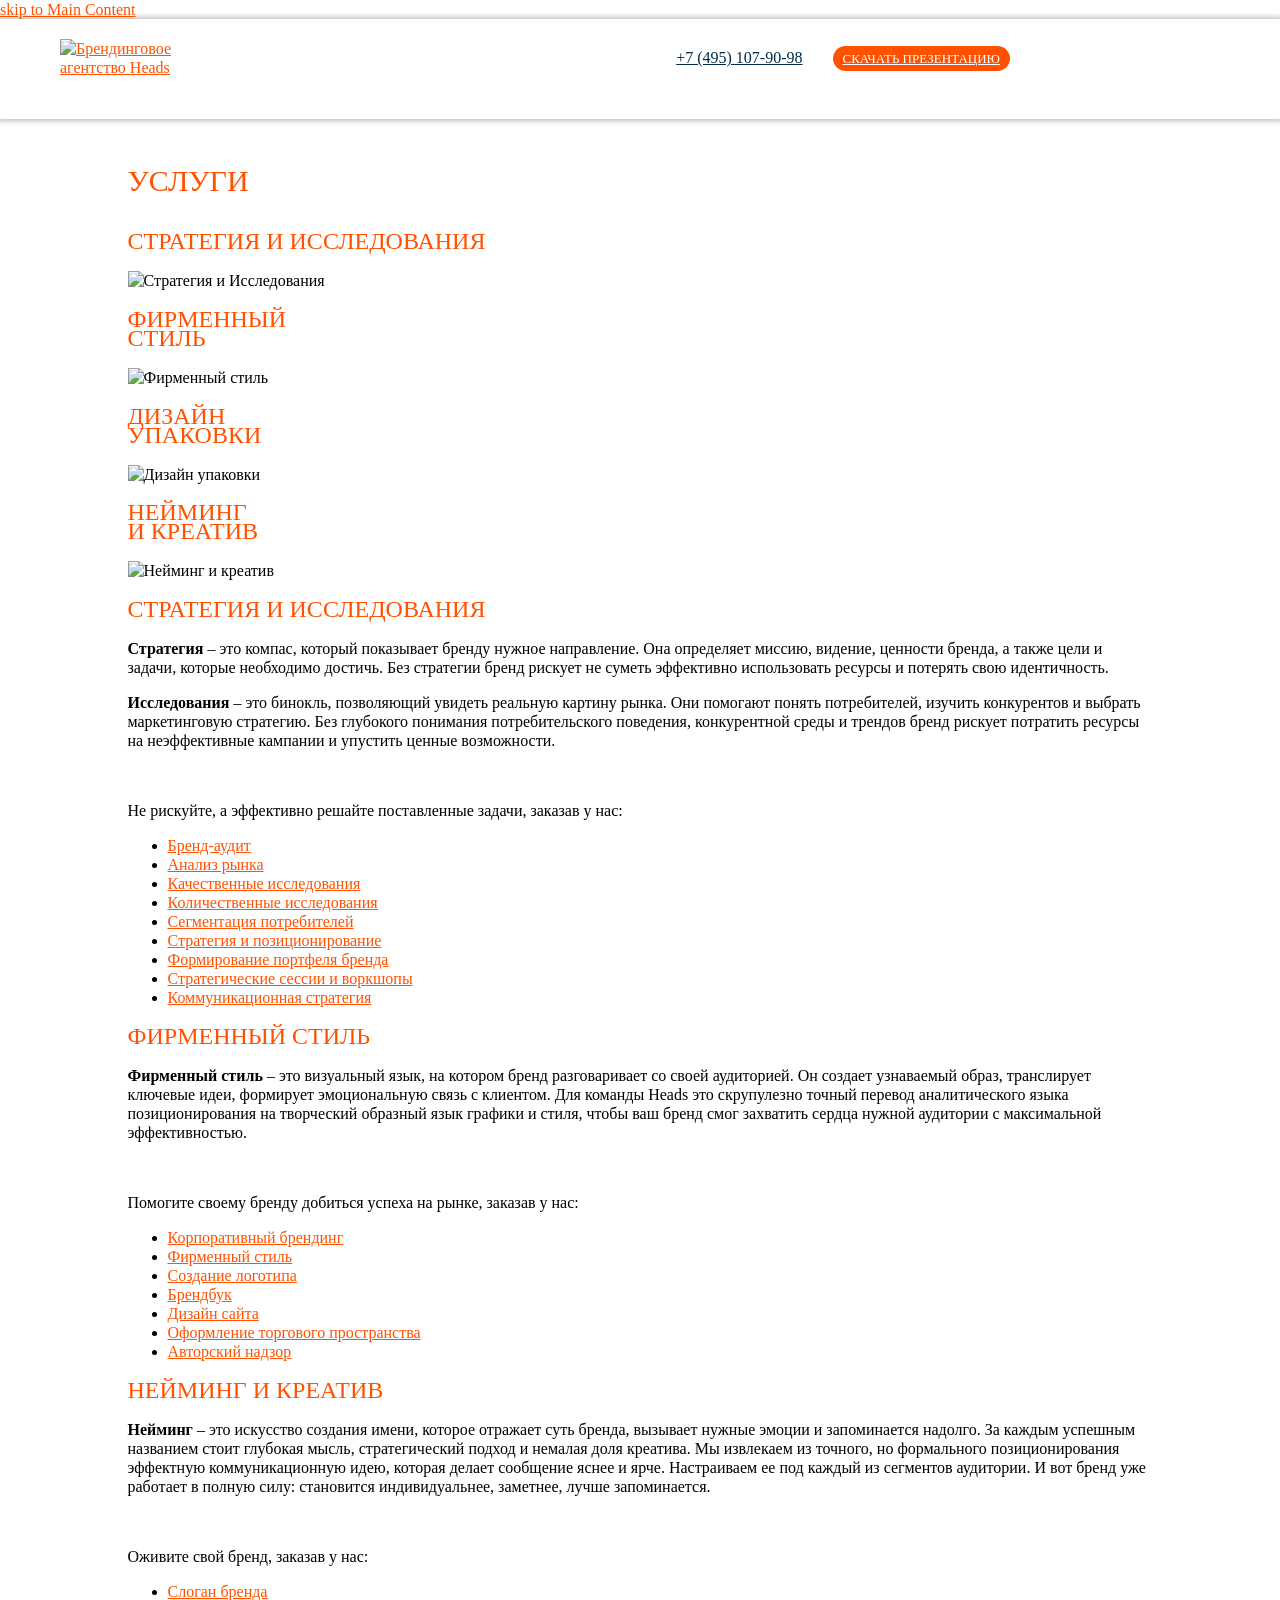
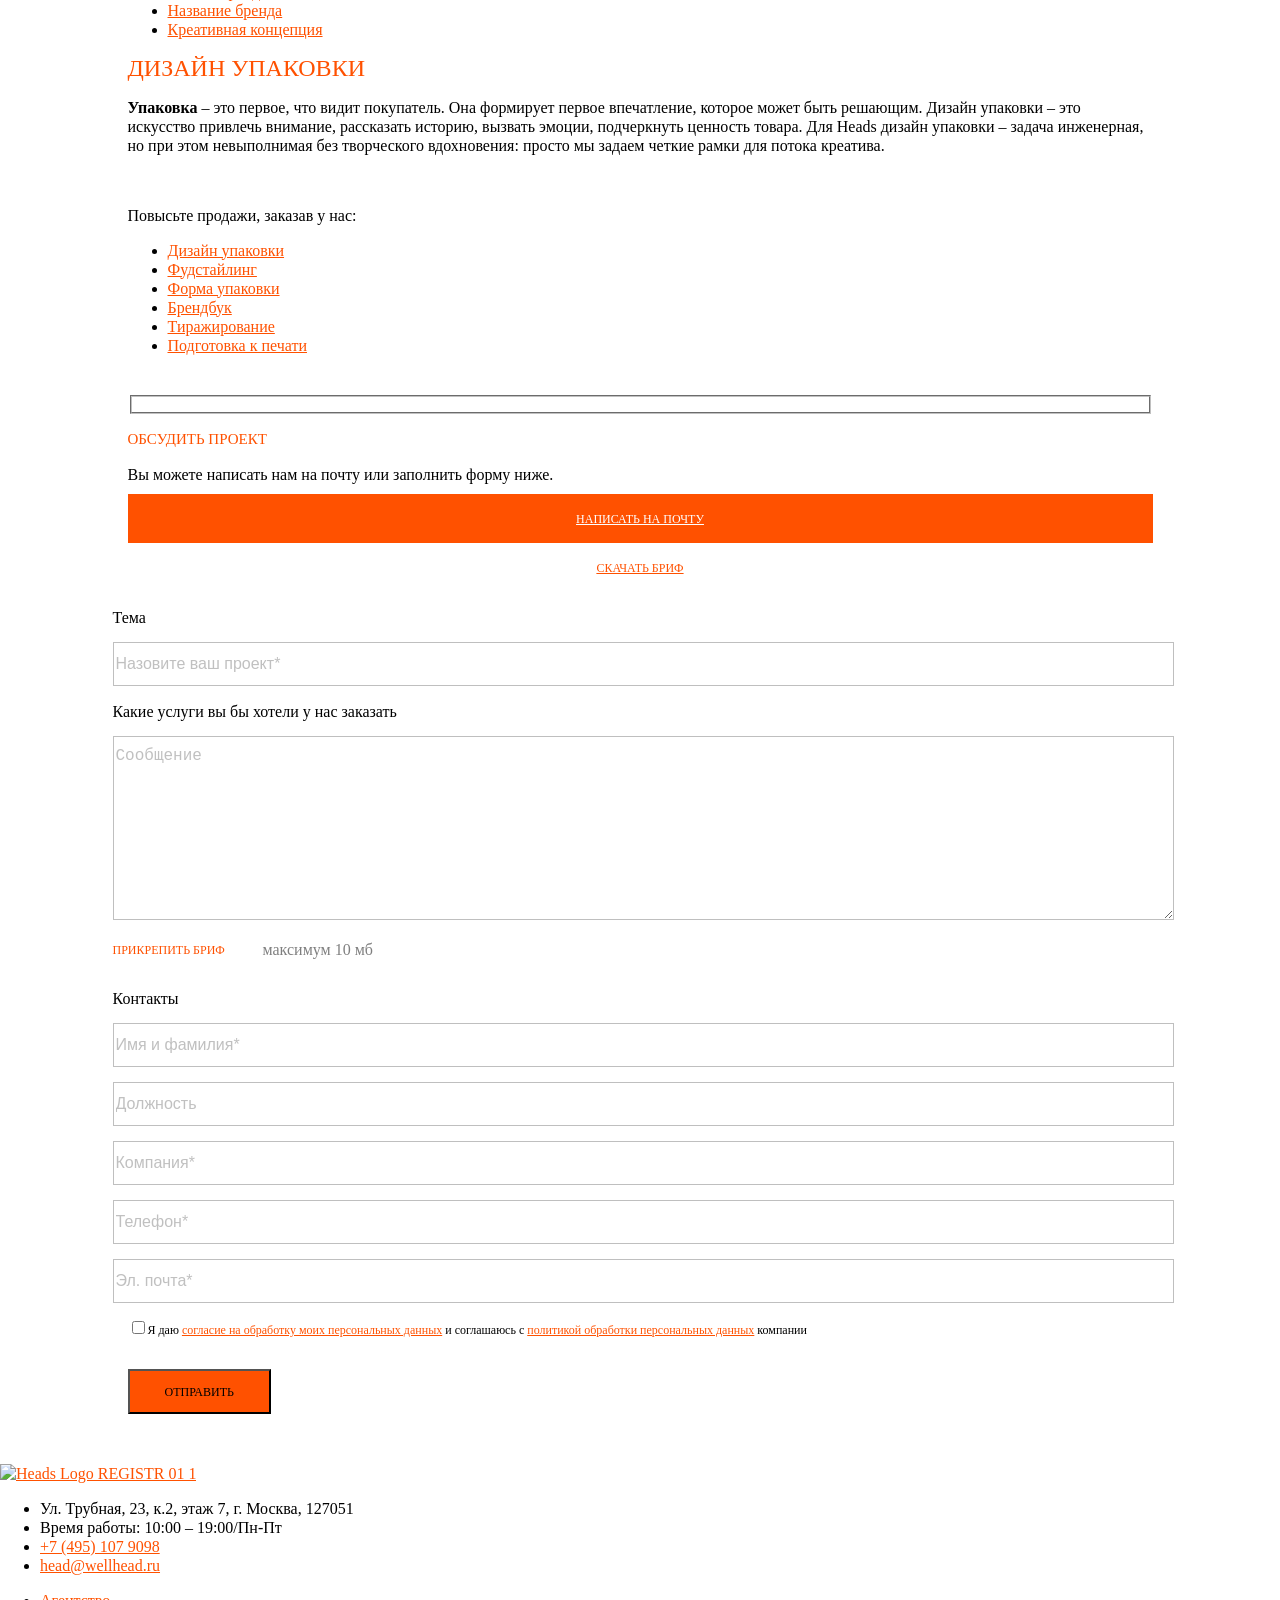
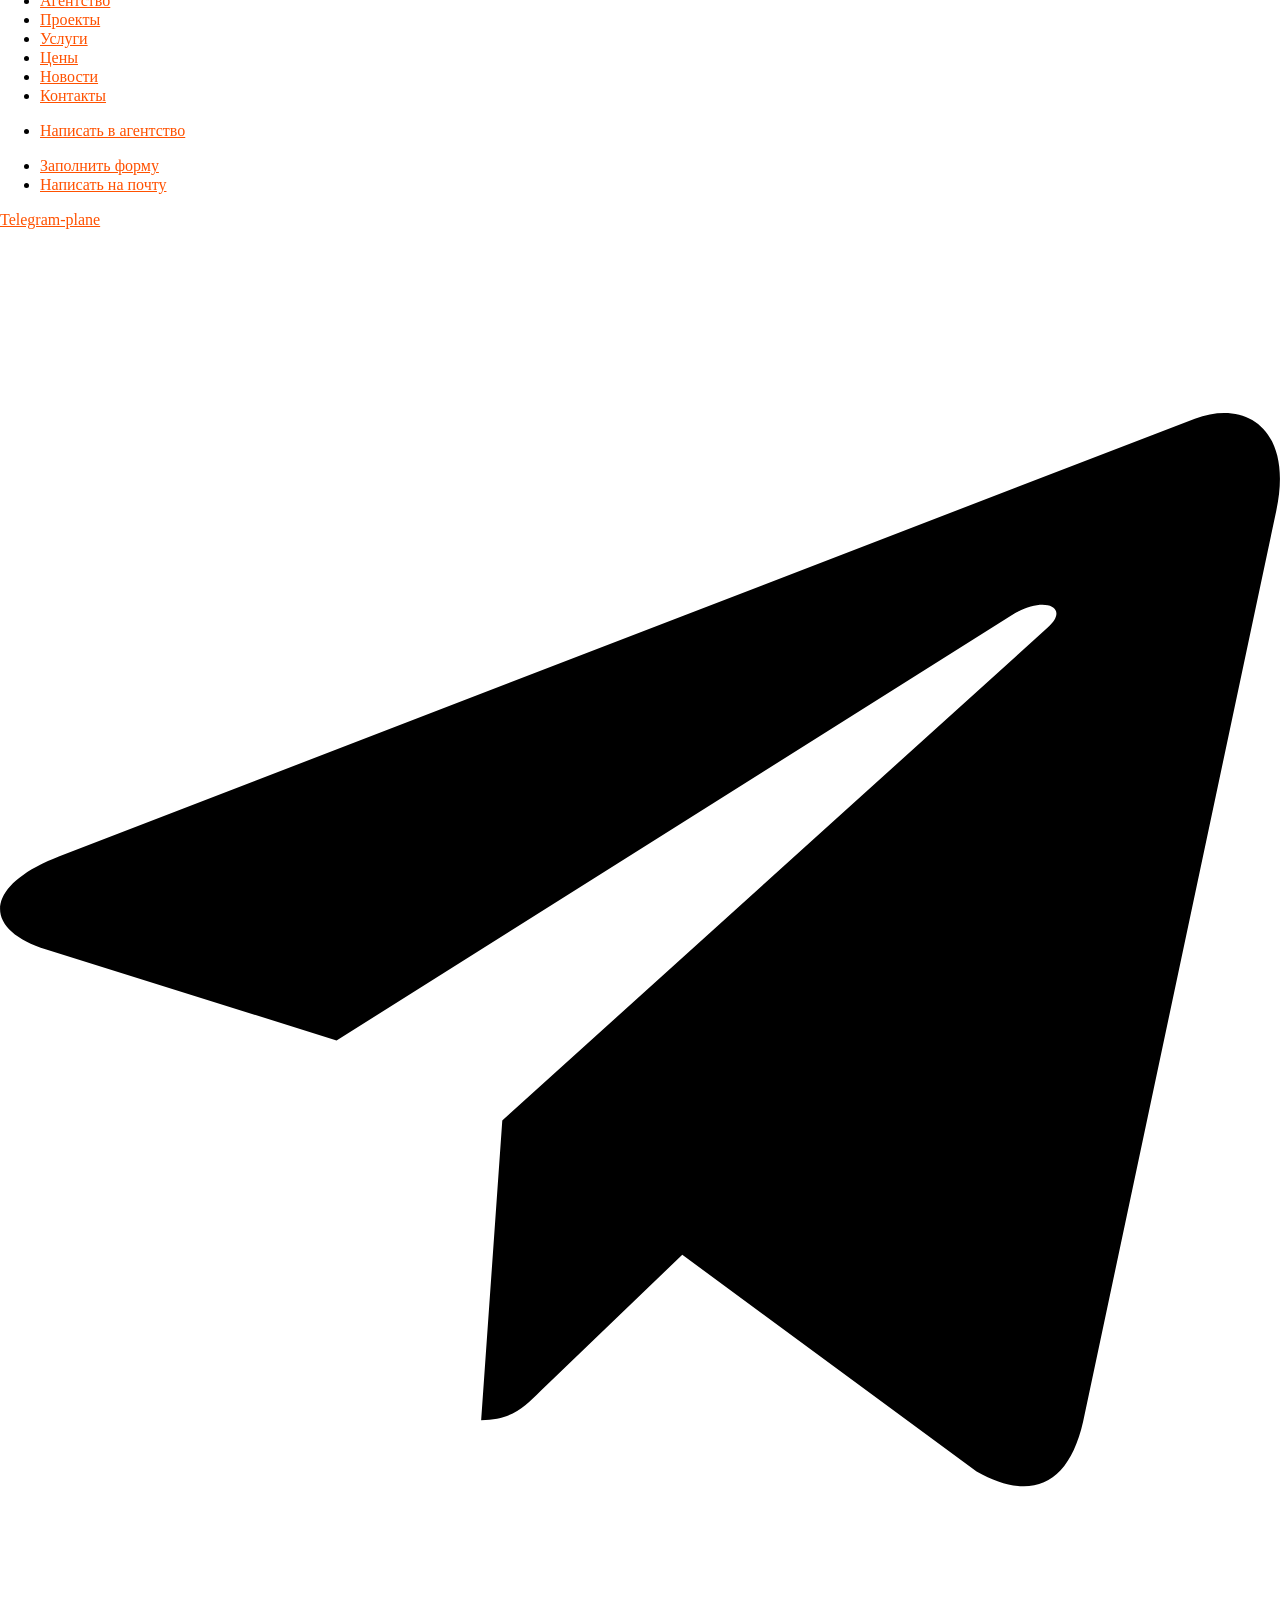
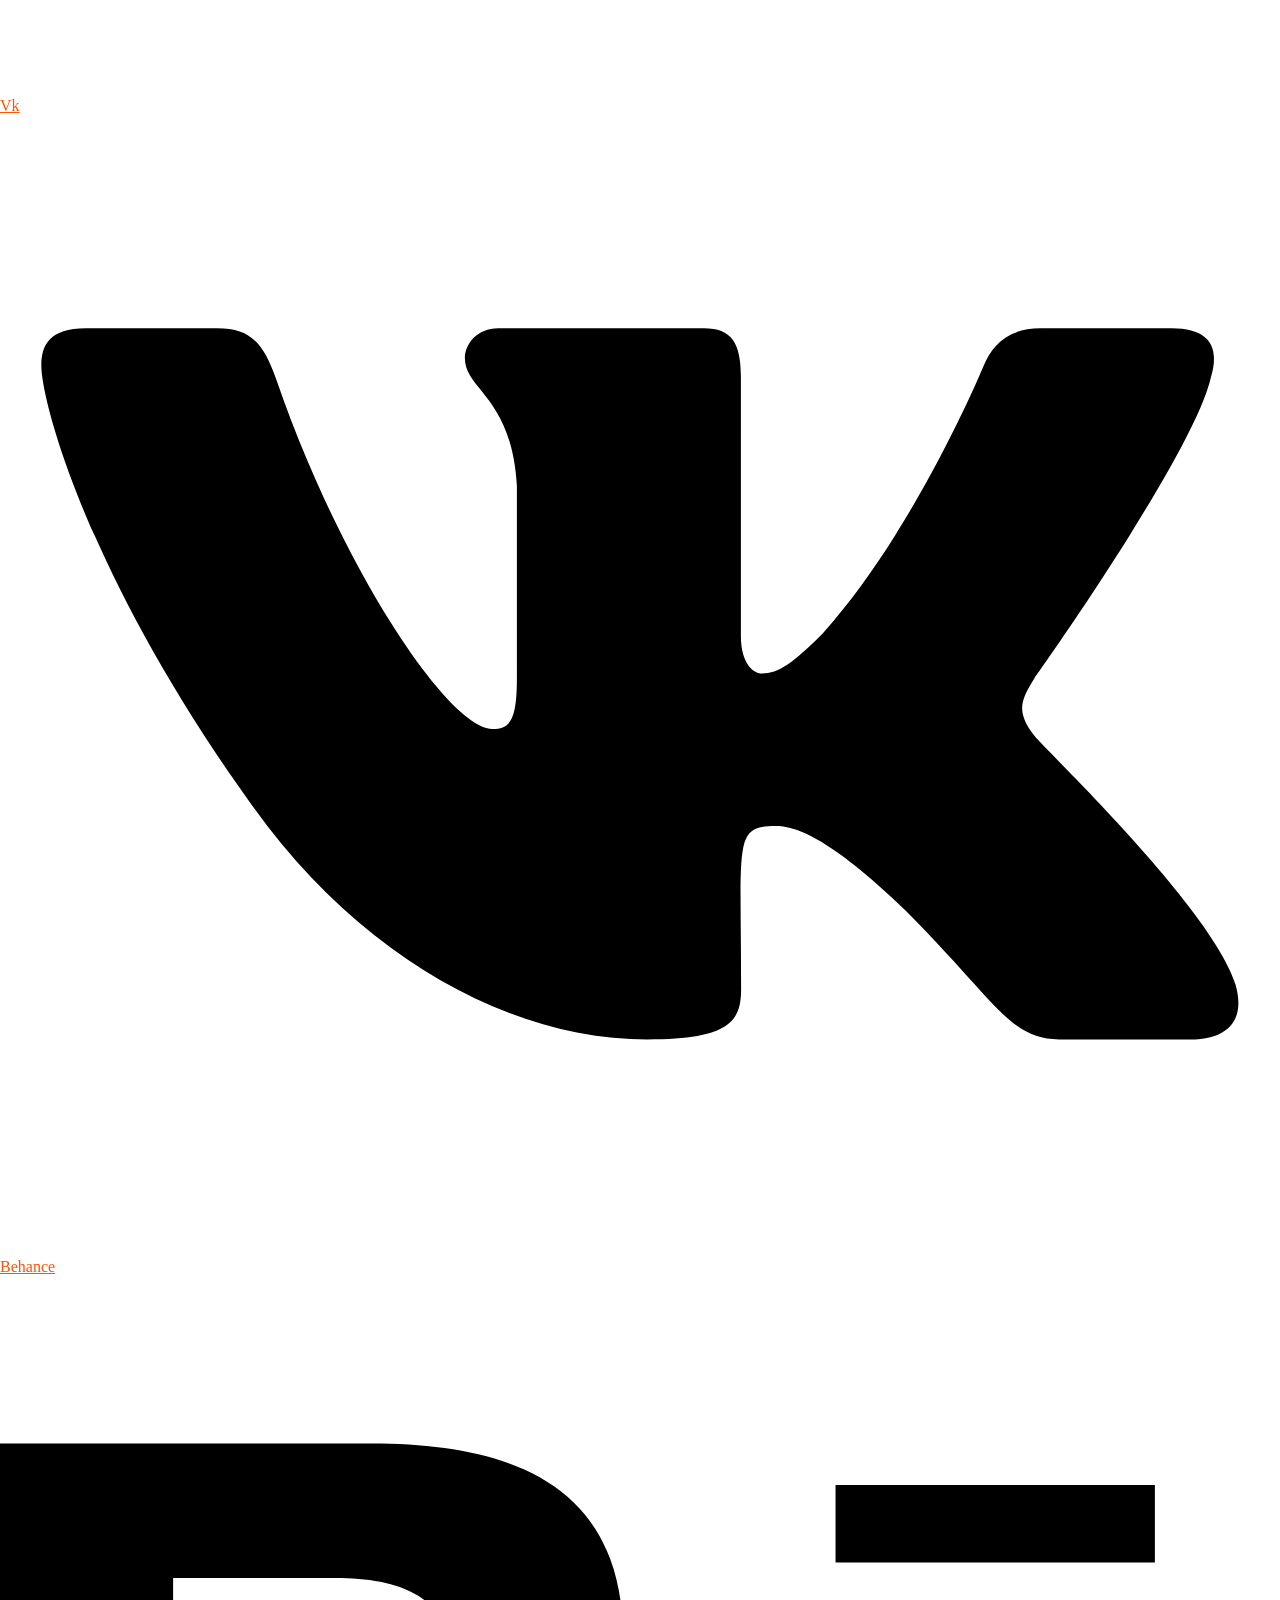
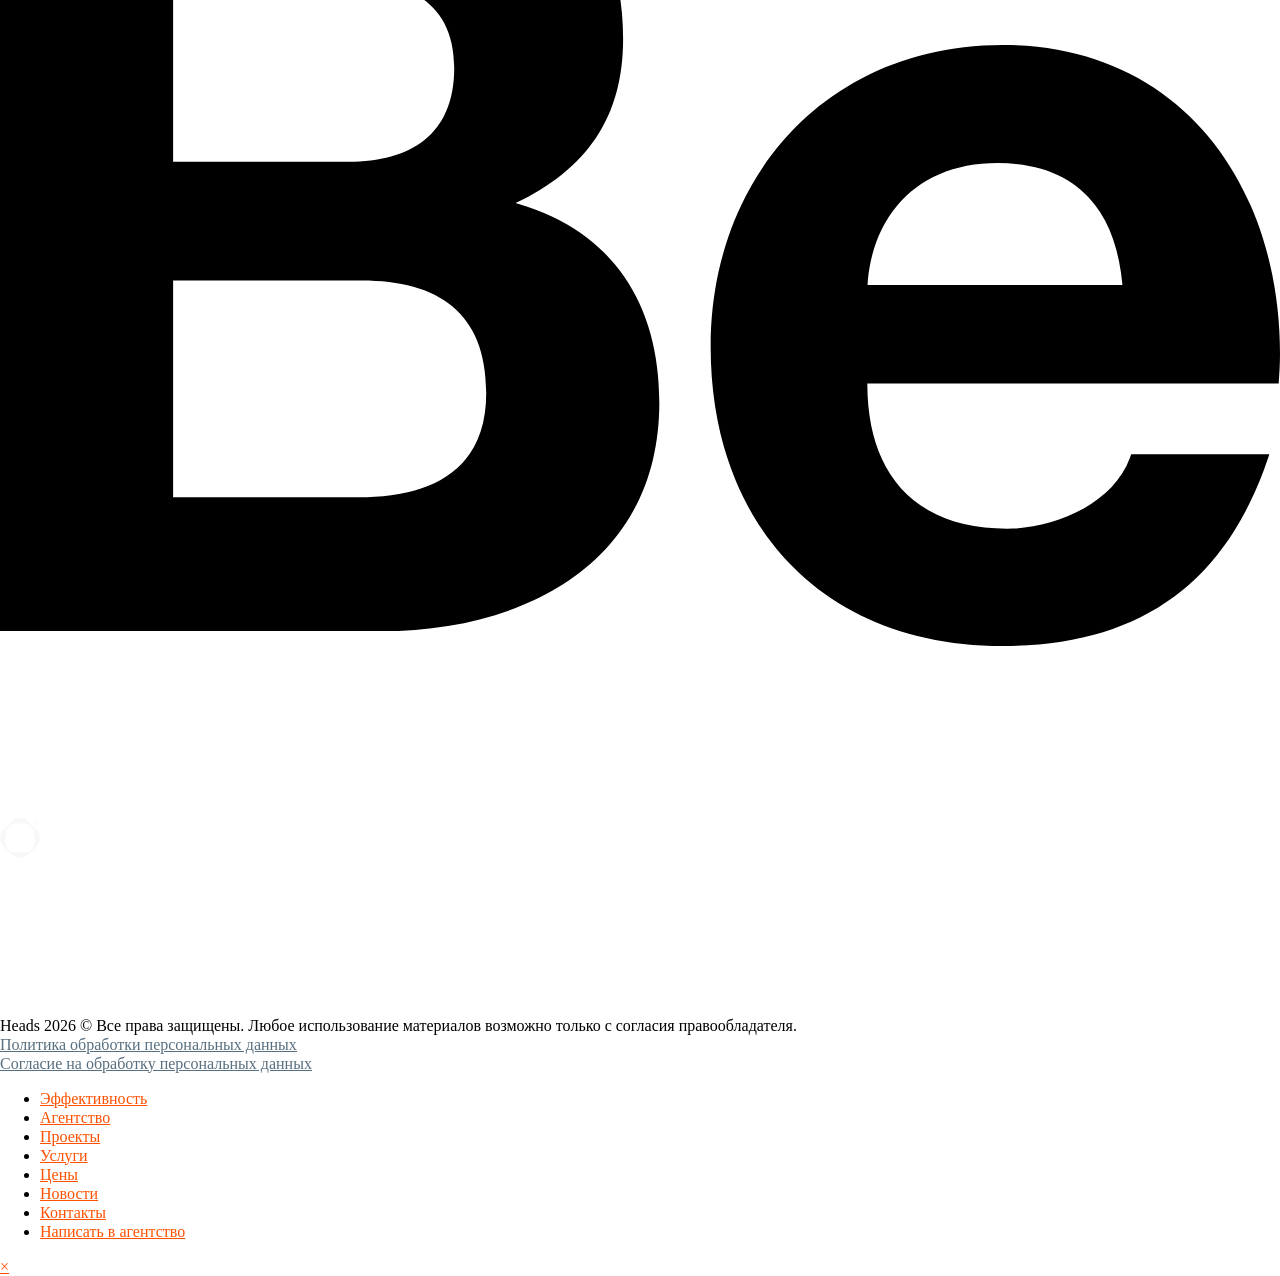
==== index.html @ 895a7cbc "Сохранить разметку восстановленной страницы услуг Heads" ====
<!doctype html>
<html lang="ru-RU" itemscope itemtype="http://schema.org/WebPage">
<head>
<meta charset="UTF-8">
<meta http-equiv="Content-Security-Policy" content="default-src 'self'; img-src 'self' data:; font-src 'self' data:; style-src 'self' 'unsafe-inline'; script-src 'self' 'unsafe-inline'; connect-src 'none'; form-action 'none'; base-uri 'none'; object-src 'none'; frame-src https://marketing-tech.ru"><meta name="robots" content="noindex, nofollow, noarchive">
<meta name="viewport" content="width=device-width, initial-scale=1">
<meta http-equiv="X-UA-Compatible" content="IE=edge">
<!-- This site is optimized with the Yoast SEO Premium plugin v26.1 (Yoast SEO v28.4) - https://yoast.com/product/yoast-seo-premium-wordpress/ -->
	<title>Услуги разработки бренда под ключ — брендинговое агентство Heads</title>
	<meta name="description" content="Услуги по разработке брендинга в агентстве Heads. Создаем яркие бренды под ключ: комплексные стратегии, уникальный дизайн, проверенные решения.">
	<link rel="canonical" href="https://wellhead.ru/services/">
	<meta property="og:locale" content="ru_RU">
	<meta property="og:type" content="article">
	<meta property="og:title" content="Услуги">
	<meta property="og:description" content="Услуги по разработке брендинга в агентстве Heads. Создаем яркие бренды под ключ: комплексные стратегии, уникальный дизайн, проверенные решения.">
	<meta property="og:url" content="https://wellhead.ru/services/">
	<meta property="og:site_name" content="Брендинговое агентство Heads">
	<meta property="article:publisher" content="https://www.facebook.com/wellhead.agency/">
	<meta property="article:modified_time" content="2025-10-10T12:23:02+00:00">
	<meta property="og:image" content="https://wellhead.ru/wp-content/uploads/2025/10/HEADS_Wallpapper_01.jpg">
	<meta property="og:image:width" content="1920">
	<meta property="og:image:height" content="1080">
	<meta property="og:image:type" content="image/jpeg">
	<meta name="twitter:card" content="summary_large_image">
	<meta name="twitter:label1" content="Примерное время для чтения">
	<meta name="twitter:data1" content="1 минута">
	<script type="application/ld+json" class="yoast-schema-graph">{"@context":"https:\/\/schema.org","@graph":[{"@type":["WebPage","CollectionPage"],"@id":"https:\/\/wellhead.ru\/services\/","url":"https:\/\/wellhead.ru\/services\/","name":"Услуги разработки бренда под ключ — брендинговое агентство Heads","isPartOf":{"@id":"https:\/\/wellhead.ru\/#website"},"datePublished":"2024-10-28T10:20:31+00:00","dateModified":"2025-10-10T12:23:02+00:00","description":"Услуги по разработке брендинга в агентстве Heads. Создаем яркие бренды под ключ: комплексные стратегии, уникальный дизайн, проверенные решения.","breadcrumb":{"@id":"https:\/\/wellhead.ru\/services\/#breadcrumb"},"inLanguage":"ru-RU","potentialAction":[{"@type":"ReadAction","target":["https:\/\/wellhead.ru\/services\/"]}],"mainEntity":{"@id":"https:\/\/wellhead.ru\/services\/#catalog"}},{"@type":"BreadcrumbList","@id":"https:\/\/wellhead.ru\/services\/#breadcrumb","itemListElement":[{"@type":"ListItem","position":1,"name":"Брендинговое агентство Heads","item":"https:\/\/wellhead.ru\/"},{"@type":"ListItem","position":2,"name":"Услуги"}]},{"@type":"WebSite","@id":"https:\/\/wellhead.ru\/#website","url":"https:\/\/wellhead.ru\/","name":"Брендинговое агентство Heads","description":"Брендинговое агентство Heads: мы создаем успешные бренды! Стратегическое планирование, маркетинговые исследования и позиционирование, разработка дизайна упаковки и этикетки.","publisher":{"@id":"https:\/\/wellhead.ru\/#organization"},"alternateName":["Heads","Wellhead"],"potentialAction":[{"@type":"SearchAction","target":{"@type":"EntryPoint","urlTemplate":"https:\/\/wellhead.ru\/?s={search_term_string}"},"query-input":{"@type":"PropertyValueSpecification","valueRequired":true,"valueName":"search_term_string"}}],"inLanguage":"ru-RU"},{"@type":"Organization","@id":"https:\/\/wellhead.ru\/#organization","name":"Heads","alternateName":["Wellhead","WELLHEAD","Вэллхэд","Брендинговое агентство Heads","Брендинговое агентство Хэдс"],"url":"https:\/\/wellhead.ru\/","logo":{"@type":"ImageObject","inLanguage":"ru-RU","@id":"https:\/\/wellhead.ru\/#\/schema\/logo\/image\/","url":"https:\/\/wellhead.ru\/wp-content\/uploads\/2026\/10\/logo-1.jpg","contentUrl":"https:\/\/wellhead.ru\/wp-content\/uploads\/2026\/10\/logo-1.jpg","width":833,"height":833,"caption":"Брендинговое агентство Heads"},"image":{"@id":"https:\/\/wellhead.ru\/#\/schema\/logo\/image\/"},"sameAs":["https:\/\/www.facebook.com\/wellhead.agency\/","https:\/\/t.me\/heads_branding","https:\/\/vk.com\/headseffectivebranding","https:\/\/www.behance.net\/heads_branding","https:\/\/dprofile.ru\/heads","https:\/\/www.sostav.ru\/heads","https:\/\/marketing-tech.ru\/companies\/wellhead\/","https:\/\/workspace.ru\/contractors\/heads\/","https:\/\/ratingruneta.ru\/agency-wellhead\/","https:\/\/www.retail.ru\/rbc\/company\/wellhead\/","https:\/\/cmsmagazine.ru\/agencies\/wellhead\/","https:\/\/ruward.ru\/catalog\/wellhead-ru\/"],"legalName":"ООО «ВЭЛЛХЭД»","taxID":"7715766526","telephone":"+7-495-107-90-98","email":"head@wellhead.ru","address":{"@type":"PostalAddress","streetAddress":"ул. Трубная, д. 23, к. 2, этаж 7","addressLocality":"Москва","postalCode":"127051","addressCountry":"RU"},"contactPoint":{"@type":"ContactPoint","@id":"https:\/\/wellhead.ru\/#contact","contactType":"Обсуждение проекта","telephone":"+7-495-107-90-98","email":"head@wellhead.ru","url":"https:\/\/wellhead.ru\/contacts\/","hoursAvailable":{"@type":"OpeningHoursSpecification","dayOfWeek":["https:\/\/schema.org\/Monday","https:\/\/schema.org\/Tuesday","https:\/\/schema.org\/Wednesday","https:\/\/schema.org\/Thursday","https:\/\/schema.org\/Friday"],"opens":"10:00","closes":"19:00"}},"hasOfferCatalog":{"@id":"https:\/\/wellhead.ru\/services\/#catalog"}},{"@type":"OfferCatalog","@id":"https:\/\/wellhead.ru\/services\/#catalog","name":"Услуги Heads","itemListElement":[]}]}</script>
	<!-- / Yoast SEO Premium plugin. -->


<style id="wp-img-auto-sizes-contain-inline-css">
img:is([sizes=auto i],[sizes^="auto," i]){contain-intrinsic-size:3000px 1500px}
/*# sourceURL=wp-img-auto-sizes-contain-inline-css */
</style>
<link rel="stylesheet" id="font-awesome-css" href="assets/240ac6d552-font-awesome.min.css" media="all">
<link rel="stylesheet" id="js_composer_front-css" href="assets/c9c87c021b-js_composer.min.css" media="all">
<link rel="stylesheet" id="wp-block-library-css" href="assets/c0c5679948-style.min.css" media="all">
<style id="classic-theme-styles-inline-css">
/*! This file is auto-generated */
.wp-block-button__link{color:#fff;background-color:#32373c;border-radius:9999px;box-shadow:none;text-decoration:none;padding:calc(.667em + 2px) calc(1.333em + 2px);font-size:1.125em}.wp-block-file__button{background:#32373c;color:#fff;text-decoration:none}
/*# sourceURL=/wp-includes/css/classic-themes.min.css */
</style>
<style id="global-styles-inline-css">
:root{--wp--preset--aspect-ratio--square: 1;--wp--preset--aspect-ratio--4-3: 4/3;--wp--preset--aspect-ratio--3-4: 3/4;--wp--preset--aspect-ratio--3-2: 3/2;--wp--preset--aspect-ratio--2-3: 2/3;--wp--preset--aspect-ratio--16-9: 16/9;--wp--preset--aspect-ratio--9-16: 9/16;--wp--preset--color--black: #000000;--wp--preset--color--cyan-bluish-gray: #abb8c3;--wp--preset--color--white: #ffffff;--wp--preset--color--pale-pink: #f78da7;--wp--preset--color--vivid-red: #cf2e2e;--wp--preset--color--luminous-vivid-orange: #ff6900;--wp--preset--color--luminous-vivid-amber: #fcb900;--wp--preset--color--light-green-cyan: #7bdcb5;--wp--preset--color--vivid-green-cyan: #00d084;--wp--preset--color--pale-cyan-blue: #8ed1fc;--wp--preset--color--vivid-cyan-blue: #0693e3;--wp--preset--color--vivid-purple: #9b51e0;--wp--preset--gradient--vivid-cyan-blue-to-vivid-purple: linear-gradient(135deg,rgb(6,147,227) 0%,rgb(155,81,224) 100%);--wp--preset--gradient--light-green-cyan-to-vivid-green-cyan: linear-gradient(135deg,rgb(122,220,180) 0%,rgb(0,208,130) 100%);--wp--preset--gradient--luminous-vivid-amber-to-luminous-vivid-orange: linear-gradient(135deg,rgb(252,185,0) 0%,rgb(255,105,0) 100%);--wp--preset--gradient--luminous-vivid-orange-to-vivid-red: linear-gradient(135deg,rgb(255,105,0) 0%,rgb(207,46,46) 100%);--wp--preset--gradient--very-light-gray-to-cyan-bluish-gray: linear-gradient(135deg,rgb(238,238,238) 0%,rgb(169,184,195) 100%);--wp--preset--gradient--cool-to-warm-spectrum: linear-gradient(135deg,rgb(74,234,220) 0%,rgb(151,120,209) 20%,rgb(207,42,186) 40%,rgb(238,44,130) 60%,rgb(251,105,98) 80%,rgb(254,248,76) 100%);--wp--preset--gradient--blush-light-purple: linear-gradient(135deg,rgb(255,206,236) 0%,rgb(152,150,240) 100%);--wp--preset--gradient--blush-bordeaux: linear-gradient(135deg,rgb(254,205,165) 0%,rgb(254,45,45) 50%,rgb(107,0,62) 100%);--wp--preset--gradient--luminous-dusk: linear-gradient(135deg,rgb(255,203,112) 0%,rgb(199,81,192) 50%,rgb(65,88,208) 100%);--wp--preset--gradient--pale-ocean: linear-gradient(135deg,rgb(255,245,203) 0%,rgb(182,227,212) 50%,rgb(51,167,181) 100%);--wp--preset--gradient--electric-grass: linear-gradient(135deg,rgb(202,248,128) 0%,rgb(113,206,126) 100%);--wp--preset--gradient--midnight: linear-gradient(135deg,rgb(2,3,129) 0%,rgb(40,116,252) 100%);--wp--preset--font-size--small: 13px;--wp--preset--font-size--medium: 20px;--wp--preset--font-size--large: 36px;--wp--preset--font-size--x-large: 42px;--wp--preset--spacing--20: 0.44rem;--wp--preset--spacing--30: 0.67rem;--wp--preset--spacing--40: 1rem;--wp--preset--spacing--50: 1.5rem;--wp--preset--spacing--60: 2.25rem;--wp--preset--spacing--70: 3.38rem;--wp--preset--spacing--80: 5.06rem;--wp--preset--shadow--natural: 6px 6px 9px rgba(0, 0, 0, 0.2);--wp--preset--shadow--deep: 12px 12px 50px rgba(0, 0, 0, 0.4);--wp--preset--shadow--sharp: 6px 6px 0px rgba(0, 0, 0, 0.2);--wp--preset--shadow--outlined: 6px 6px 0px -3px rgb(255, 255, 255), 6px 6px rgb(0, 0, 0);--wp--preset--shadow--crisp: 6px 6px 0px rgb(0, 0, 0);}.wp-block-button{--wp--preset--dimension--25: 25%;--wp--preset--dimension--50: 50%;--wp--preset--dimension--75: 75%;--wp--preset--dimension--100: 100%;}:where(body) { margin: 0; }:where(.is-layout-flex){gap: 0.5em;}:where(.is-layout-grid){gap: 0.5em;}body .is-layout-flex{display: flex;}.is-layout-flex{flex-wrap: wrap;align-items: center;}.is-layout-flex > :is(*, div){margin: 0;}body .is-layout-grid{display: grid;}.is-layout-grid > :is(*, div){margin: 0;}body{padding-top: 0px;padding-right: 0px;padding-bottom: 0px;padding-left: 0px;}:root :where(.wp-element-button, .wp-block-button__link){background-color: #32373c;border-width: 0;color: #fff;font-family: inherit;font-size: inherit;font-style: inherit;font-weight: inherit;letter-spacing: inherit;line-height: inherit;padding-top: calc(0.667em + 2px);padding-right: calc(1.333em + 2px);padding-bottom: calc(0.667em + 2px);padding-left: calc(1.333em + 2px);text-decoration: none;text-transform: inherit;}.has-black-color{color: var(--wp--preset--color--black) !important;}.has-cyan-bluish-gray-color{color: var(--wp--preset--color--cyan-bluish-gray) !important;}.has-white-color{color: var(--wp--preset--color--white) !important;}.has-pale-pink-color{color: var(--wp--preset--color--pale-pink) !important;}.has-vivid-red-color{color: var(--wp--preset--color--vivid-red) !important;}.has-luminous-vivid-orange-color{color: var(--wp--preset--color--luminous-vivid-orange) !important;}.has-luminous-vivid-amber-color{color: var(--wp--preset--color--luminous-vivid-amber) !important;}.has-light-green-cyan-color{color: var(--wp--preset--color--light-green-cyan) !important;}.has-vivid-green-cyan-color{color: var(--wp--preset--color--vivid-green-cyan) !important;}.has-pale-cyan-blue-color{color: var(--wp--preset--color--pale-cyan-blue) !important;}.has-vivid-cyan-blue-color{color: var(--wp--preset--color--vivid-cyan-blue) !important;}.has-vivid-purple-color{color: var(--wp--preset--color--vivid-purple) !important;}.has-black-background-color{background-color: var(--wp--preset--color--black) !important;}.has-cyan-bluish-gray-background-color{background-color: var(--wp--preset--color--cyan-bluish-gray) !important;}.has-white-background-color{background-color: var(--wp--preset--color--white) !important;}.has-pale-pink-background-color{background-color: var(--wp--preset--color--pale-pink) !important;}.has-vivid-red-background-color{background-color: var(--wp--preset--color--vivid-red) !important;}.has-luminous-vivid-orange-background-color{background-color: var(--wp--preset--color--luminous-vivid-orange) !important;}.has-luminous-vivid-amber-background-color{background-color: var(--wp--preset--color--luminous-vivid-amber) !important;}.has-light-green-cyan-background-color{background-color: var(--wp--preset--color--light-green-cyan) !important;}.has-vivid-green-cyan-background-color{background-color: var(--wp--preset--color--vivid-green-cyan) !important;}.has-pale-cyan-blue-background-color{background-color: var(--wp--preset--color--pale-cyan-blue) !important;}.has-vivid-cyan-blue-background-color{background-color: var(--wp--preset--color--vivid-cyan-blue) !important;}.has-vivid-purple-background-color{background-color: var(--wp--preset--color--vivid-purple) !important;}.has-black-border-color{border-color: var(--wp--preset--color--black) !important;}.has-cyan-bluish-gray-border-color{border-color: var(--wp--preset--color--cyan-bluish-gray) !important;}.has-white-border-color{border-color: var(--wp--preset--color--white) !important;}.has-pale-pink-border-color{border-color: var(--wp--preset--color--pale-pink) !important;}.has-vivid-red-border-color{border-color: var(--wp--preset--color--vivid-red) !important;}.has-luminous-vivid-orange-border-color{border-color: var(--wp--preset--color--luminous-vivid-orange) !important;}.has-luminous-vivid-amber-border-color{border-color: var(--wp--preset--color--luminous-vivid-amber) !important;}.has-light-green-cyan-border-color{border-color: var(--wp--preset--color--light-green-cyan) !important;}.has-vivid-green-cyan-border-color{border-color: var(--wp--preset--color--vivid-green-cyan) !important;}.has-pale-cyan-blue-border-color{border-color: var(--wp--preset--color--pale-cyan-blue) !important;}.has-vivid-cyan-blue-border-color{border-color: var(--wp--preset--color--vivid-cyan-blue) !important;}.has-vivid-purple-border-color{border-color: var(--wp--preset--color--vivid-purple) !important;}.has-vivid-cyan-blue-to-vivid-purple-gradient-background{background: var(--wp--preset--gradient--vivid-cyan-blue-to-vivid-purple) !important;}.has-light-green-cyan-to-vivid-green-cyan-gradient-background{background: var(--wp--preset--gradient--light-green-cyan-to-vivid-green-cyan) !important;}.has-luminous-vivid-amber-to-luminous-vivid-orange-gradient-background{background: var(--wp--preset--gradient--luminous-vivid-amber-to-luminous-vivid-orange) !important;}.has-luminous-vivid-orange-to-vivid-red-gradient-background{background: var(--wp--preset--gradient--luminous-vivid-orange-to-vivid-red) !important;}.has-very-light-gray-to-cyan-bluish-gray-gradient-background{background: var(--wp--preset--gradient--very-light-gray-to-cyan-bluish-gray) !important;}.has-cool-to-warm-spectrum-gradient-background{background: var(--wp--preset--gradient--cool-to-warm-spectrum) !important;}.has-blush-light-purple-gradient-background{background: var(--wp--preset--gradient--blush-light-purple) !important;}.has-blush-bordeaux-gradient-background{background: var(--wp--preset--gradient--blush-bordeaux) !important;}.has-luminous-dusk-gradient-background{background: var(--wp--preset--gradient--luminous-dusk) !important;}.has-pale-ocean-gradient-background{background: var(--wp--preset--gradient--pale-ocean) !important;}.has-electric-grass-gradient-background{background: var(--wp--preset--gradient--electric-grass) !important;}.has-midnight-gradient-background{background: var(--wp--preset--gradient--midnight) !important;}.has-small-font-size{font-size: var(--wp--preset--font-size--small) !important;}.has-medium-font-size{font-size: var(--wp--preset--font-size--medium) !important;}.has-large-font-size{font-size: var(--wp--preset--font-size--large) !important;}.has-x-large-font-size{font-size: var(--wp--preset--font-size--x-large) !important;}
:root :where(.wp-block-icon svg){width: 24px;}
:where(.wp-block-gallery.is-layout-flex){gap: var( --wp--style--gallery-gap-default, var( --gallery-block--gutter-size, var( --wp--style--block-gap, 0.5em ) ) );}:where(.wp-block-gallery.is-layout-grid){gap: var( --wp--style--gallery-gap-default, var( --gallery-block--gutter-size, var( --wp--style--block-gap, 0.5em ) ) );}
:where(.wp-block-latest-posts.is-layout-flex){gap: 1.25em;}:where(.wp-block-latest-posts.is-layout-grid){gap: 1.25em;}
:where(.wp-block-post-template.is-layout-flex){gap: 1.25em;}:where(.wp-block-post-template.is-layout-grid){gap: 1.25em;}
:where(.wp-block-term-template.is-layout-flex){gap: 1.25em;}:where(.wp-block-term-template.is-layout-grid){gap: 1.25em;}
:where(.wp-block-columns.is-layout-flex){gap: 2em;}:where(.wp-block-columns.is-layout-grid){gap: 2em;}
:root :where(.wp-block-pullquote){font-size: 1.5em;line-height: 1.6;}
/*# sourceURL=global-styles-inline-css */
</style>
<style id="woocommerce-inline-inline-css">
.woocommerce form .form-row .required { visibility: visible; }
/*# sourceURL=woocommerce-inline-inline-css */
</style>
<style id="jetpack-stats-inline-css">
img#wpstats{display:none}
/*# sourceURL=jetpack-stats-inline-css */
</style>
<link rel="stylesheet" id="ccp-banner-css" href="assets/aad5d1fae5-banner.css" media="all">
<style id="ccp-banner-inline-css">
:root{--ccp-toggle-on:#ff5100}.ccp-btn--primary,.ccp-banner.ccp-theme-minimal .ccp-btn--primary{background:#ff5100;color:#ffffff}.ccp-btn--primary:hover,.ccp-banner.ccp-theme-minimal .ccp-btn--primary:hover{background:#e04700;color:#ffffff}.ccp-reopen{background:#ff5100;color:#ffffff}.ccp-reopen:hover{background:#e04700}.ccp-btn--link,.ccp-banner.ccp-theme-minimal .ccp-btn--link{color:#ff5100}.ccp-btn--link:hover,.ccp-banner.ccp-theme-minimal .ccp-btn--link:hover{background:#f3f4f6;color:#ff5100}
/*# sourceURL=ccp-banner-inline-css */
</style>
<link rel="stylesheet" id="parent-style-css" href="assets/8811af3e52-style.css" media="all">
<link rel="stylesheet" id="wpex-style-css" href="assets/471cb67d65-style.css" media="all">
<link rel="stylesheet" id="wpex-visual-composer-css" href="assets/392a72f583-wpex-visual-composer.css" media="all">
<link rel="stylesheet" id="elementor-frontend-css" href="assets/97b69ecc76-frontend.min.css" media="all">
<style id="elementor-frontend-inline-css">
.wpr-dc-hidden{display:none!important}.wpr-dc-fallback{margin:0;padding:0}
/*# sourceURL=elementor-frontend-inline-css */
</style>
<link rel="stylesheet" id="widget-image-css" href="assets/9ed25deedc-widget-image.min.css" media="all">
<link rel="stylesheet" id="widget-icon-list-css" href="assets/834468cde2-widget-icon-list.min.css" media="all">
<link rel="stylesheet" id="widget-social-icons-css" href="assets/ff03881ed3-widget-social-icons.min.css" media="all">
<link rel="stylesheet" id="e-apple-webkit-css" href="assets/cb2306155e-apple-webkit.min.css" media="all">
<link rel="stylesheet" id="widget-heading-css" href="assets/f047732dc6-widget-heading.min.css" media="all">
<link rel="stylesheet" id="widget-form-css" href="assets/1853000d44-widget-form.min.css" media="all">
<link rel="stylesheet" id="e-animation-fadeIn-css" href="assets/9ac29cede3-fadeIn.min.css" media="all">
<link rel="stylesheet" id="e-popup-css" href="assets/b632f5ed0f-popup.min.css" media="all">
<link rel="stylesheet" id="elementor-post-13077-css" href="assets/cd98d6263f-post-13077.css" media="all">
<link rel="stylesheet" id="elementor-post-15130-css" href="assets/259cc8d62e-post-15130.css" media="all">
<link rel="stylesheet" id="elementor-post-14570-css" href="assets/d2f0708144-post-14570.css" media="all">
<style id="elementor-pro-custom-fonts-inline-css">
@font-face {
	font-family: 'TT Fors';
	font-style: normal;
	font-weight: 300;
	font-display: auto;
	src: url("assets/e6bb172292-tt-fors-light-1.woff") format('truetype');
}
@font-face {
	font-family: 'TT Fors';
	font-style: normal;
	font-weight: 400;
	font-display: auto;
	src: url("assets/f928a8c40e-tt-fors-regular-1.woff") format('truetype');
}
@font-face {
	font-family: 'TT Fors';
	font-style: normal;
	font-weight: 500;
	font-display: auto;
	src: url("assets/31c48f3be0-tt-fors-medium-1.woff") format('truetype');
}
@font-face {
	font-family: 'TT Fors';
	font-style: normal;
	font-weight: 600;
	font-display: auto;
	src: url("assets/b49ea6eb70-tt-fors-bold-1.woff") format('truetype');
}
@font-face {
	font-family: 'TT Fors';
	font-style: normal;
	font-weight: 700;
	font-display: auto;
	src: url("assets/4cf8337a0e-tt-fors-black-1.woff") format('truetype');
}

/*# sourceURL=elementor-pro-custom-fonts-inline-css */
</style>
<link rel="stylesheet" id="wpr-text-animations-css-css" href="assets/63b7ef2190-text-animations.min.css" media="all">
<link rel="stylesheet" id="wpr-addons-css-css" href="assets/1e5e542442-frontend.min.css" media="all">
<link rel="stylesheet" id="font-awesome-5-all-css" href="assets/c02319ec18-all.min.css" media="all">
<link rel="stylesheet" id="elementor-gf-roboto-css" href="assets/74d074b5db-google-fonts.css" media="all">
<link rel="stylesheet" id="elementor-gf-robotoslab-css" href="assets/362a59544b-google-fonts.css" media="all">
<script id="jquery-core-js" data-cfasync="false" src="assets/3d823cce4e-jquery.min.js"></script>
<script id="jquery-migrate-js" data-cfasync="false" src="assets/95f72fbd5e-jquery-migrate.min.js"></script>
<style></style><style>
                .lmp_load_more_button.br_lmp_button_settings .lmp_button:hover {
                    background-color: #002b49!important;
                    color: #ffffff!important;
                }
                .lmp_load_more_button.br_lmp_prev_settings .lmp_button:hover {
                    background-color: #9999ff!important;
                    color: #111111!important;
                }li.product.lazy, .berocket_lgv_additional_data.lazy{opacity:0;}</style>
	<!-- Retina Logo -->
	<link rel="icon" href="assets/36e62b999b-favicon-4.png" sizes="32x32"><link rel="shortcut icon" href="assets/36e62b999b-favicon-4.png"><link rel="apple-touch-icon" href="assets/36e62b999b-favicon-4.png" sizes="57x57"><link rel="apple-touch-icon" href="assets/36e62b999b-favicon-4.png" sizes="76x76"><link rel="apple-touch-icon" href="assets/36e62b999b-favicon-4.png" sizes="120x120"><link rel="apple-touch-icon" href="assets/36e62b999b-favicon-4.png" sizes="114x114">	<noscript><style>.woocommerce-product-gallery{ opacity: 1 !important; }</style></noscript>
	<meta name="generator" content="Elementor 4.1.0; features: e_font_icon_svg, additional_custom_breakpoints; settings: css_print_method-external, google_font-enabled, font_display-swap">
			<style>
				.e-con.e-parent:nth-of-type(n+4):not(.e-lazyloaded):not(.e-no-lazyload),
				.e-con.e-parent:nth-of-type(n+4):not(.e-lazyloaded):not(.e-no-lazyload) * {
					background-image: none !important;
				}
				@media screen and (max-height: 1024px) {
					.e-con.e-parent:nth-of-type(n+3):not(.e-lazyloaded):not(.e-no-lazyload),
					.e-con.e-parent:nth-of-type(n+3):not(.e-lazyloaded):not(.e-no-lazyload) * {
						background-image: none !important;
					}
				}
				@media screen and (max-height: 640px) {
					.e-con.e-parent:nth-of-type(n+2):not(.e-lazyloaded):not(.e-no-lazyload),
					.e-con.e-parent:nth-of-type(n+2):not(.e-lazyloaded):not(.e-no-lazyload) * {
						background-image: none !important;
					}
				}
			</style>
			<noscript><style>body .wpex-vc-row-stretched, body .vc_row-o-full-height { visibility: visible; }</style></noscript><style id="wp-custom-css">
.news-first img{position:relative !important}a:focus,a:hover,button:focus,a:hover,input:focus{outline:none}html{overflow-y:visible!important}#site-header{height:100px;box-shadow:0 0 5px 2px rgb(0 0 0 / 25%)}#site-header-inner{position:relative;display:flex;align-items:center;padding-left:60px;padding-right:60px;width:100%}#main{position:relative;max-width:1920px;margin:65px auto 0 auto;padding:0 60px}body.home #main,body.product-template-default.single-product #main{margin:0 auto}#main >.container,#main .page-header-inner{max-width:100%}#main{position:relative}#main .printTextOuter{width:100%;max-width:1480px;position:fixed;left:0;right:0;margin:0 auto;z-index:10;bottom:95px}#main .printTextOuter .printTextBlock{width:118px;height:149px;background:url("assets/cd0ab36335-print-text-bg.png") no-repeat;background-size:100%;position:absolute;right:-59px;bottom:0;z-index:2;padding:40px 15px 20px 13px;transition:opacity ease-in-out .4s;animation:showDiv 2s forwards;opacity:0;text-decoration:none}#main .printTextOuter .printTextBlock:hover{text-decoration:none}#main .printTextBlock #printText{font-family:'TT Fors Bold';color:#fff;font-size:16px;line-height:18px}.typed-cursor{font-family:'TT Fors Bold';color:#fff;opacity:1;font-weight:400;animation:blink 0.7s infinite}@keyframes blink{0%{opacity:1}50%{opacity:0}100%{opacity:1}}#noTop{margin-top:-65px}body.product-template-default.single-product article.entry-content{margin-bottom:60px}body.archive.tax-product_cat article.entry-content{margin-bottom:40px}.woof_edit_view{display:none!important}header #site-logo{position:relative;z-index:5}header #mobile-menu{z-index:4;right:60px!important;height:16px!important;margin-top:-15px!important}#mobile-menu a{height:16px}.page-header{padding:0;background-color:rgba(247,247,247,0);border-top:0;border-bottom:0;margin:0 auto 35px}#top-bar ul.top-bar-menu a:hover{text-decoration:none}#mobile-menu .wpex-bars{width:28px;height:16px}#mobile-menu .wpex-bars >span{height:2.5px;width:28px}#mobile-menu .wpex-bars >span::before{height:2.5px;top:-7px;width:28px}#mobile-menu .wpex-bars >span::after{height:2.5px;bottom:-7px;width:28px}#mobile-menu .wpex-active .wpex-bars >span::before{width:28px;transform:rotatez(-45deg) translate(-4.95px,5px)}#mobile-menu .wpex-active .wpex-bars >span::after{width:28px;transform:rotatez(45deg) translate(-4.95px,-5px)}#top-bar-wrap{position:absolute;right:130px;z-index:3;box-sizing:border-box}#top-bar-wrap #top-bar{padding:0;width:100%;max-width:100%}#top-bar-content{width:100%}#top-bar-content ul.top-bar-menu{width:100%;margin-right:0!important;position:relative}#top-bar-wrap #top-bar .top-bar-menu li{margin-right:30px}#top-bar-wrap #top-bar .top-bar-menu li.current-menu-item a{transform:scale(1.36)}#top-bar-wrap #top-bar .top-bar-menu li.phoneLink.current-menu-item a,#top-bar-wrap #top-bar .top-bar-menu li#menu-item-14601.current-menu-item a{transform:scale(1)}#top-bar-content a{display:inline-block;transition:all ease-in-out 0.15s}#top-bar-wrap #top-bar .top-bar-menu li:last-child{margin-right:0}#top-bar-content a:hover{transform:scale(1.23)}#top-bar-content li.phoneLink a{font-size:16px;text-decoration:underline}#top-bar-content li#menu-item-14601 a{background-color:#FF5100;padding:5px 10px;border-radius:50px;color:#fff}#top-bar-content li.phoneLink a:hover{transform:scale(1);color:#FF5100;text-decoration:underline}#top-bar-content li#menu-item-14601 a:hover{transform:scale(1);cursor:pointer}.elementor-field-group .elementor-field-textual:focus{box-shadow:none}#top-bar-content .orange a,#top-bar-content .orange a:hover{color:#FF5100}#top-bar-content ul.top-bar-menu li.en{position:absolute;bottom:0;right:0;margin-right:0!important}#top-bar-content.hovered a{opacity:.5}#top-bar-content.hovered a.hoveredItem,#top-bar-content.hovered li.phoneLink a,#top-bar-content.hovered li#menu-item-14601 a{opacity:1}#menu-ssylki-v-shapke{display:flex;align-items:center}.wpex-row.gap-5{margin-left:-3px;margin-right:-3px}.wpex-row.gap-5 >.col,.wpex-row.gap-5 >.nr-col{padding-left:3px;padding-right:3px;margin-bottom:6px}body.home main#main >header.page-header,body.home header.page-header h1.page-header-title,body.page-id-5023 h1.page-header-title{display:none}#main-top-column >.wpb_column >.vc_column-inner >.wpb_wrapper{position:relative}#main-top-column >.wpb_column >.vc_column-inner >.wpb_wrapper .play-video{position:absolute;left:-100px;bottom:100px;-moz-transform:rotate(-90deg);-ms-transform:rotate(-90deg);-webkit-transform:rotate(-90deg);-o-transform:rotate(-90deg);transform:rotate(-90deg)}#main-top-column >.wpb_column >.vc_column-inner >.wpb_wrapper .play-video span{position:relative;display:block;text-transform:uppercase;font-size:14px;color:#585858;font-weight:400;text-decoration:none;padding-left:55px;padding-top:7px;cursor:pointer}#main-top-column >.wpb_column >.vc_column-inner >.wpb_wrapper .play-video span:hover{text-decoration:none}#main-top-column >.wpb_column >.vc_column-inner >.wpb_wrapper .play-video span:before{content:'';display:block;width:37px;height:37px;border-radius:50px;background:#c4c4c4 url("assets/1351381d26-play-video-arrow.png") no-repeat;background-size:7px 10px;background-position:center center;top:0;left:0;transition:background ease-in-out .4s;position:absolute;top:0;left:0;-moz-transform:rotate(90deg);-ms-transform:rotate(90deg);-webkit-transform:rotate(90deg);-o-transform:rotate(90deg);transform:rotate(90deg)}#main-top-column >.wpb_column >.vc_column-inner >.wpb_wrapper .play-video span:hover:before{background:#969696 url("assets/1351381d26-play-video-arrow.png") no-repeat;background-size:7px 10px;background-position:center center;-moz-transform:rotate(90deg);-ms-transform:rotate(90deg);-webkit-transform:rotate(90deg);-o-transform:rotate(90deg);transform:rotate(90deg)}.main-logo .vcex-image-inner img{max-width:100%}.post-type-archive article{position:relative;margin-bottom:75px}.vc_row-o-equal-height.hidden{display:none}.woof_submit_search_form_container.footer{display:table;width:100%;position:relative;top:0;left:auto}.woof_submit_search_form_container.footer button{float:right;background:#ef7d00;color:#fff;text-transform:uppercase;font-size:17px;font-weight:500;padding:0 25px;height:48px;display:flex!important;align-items:center;transition:background ease-in-out .4s;border-radius:0}.woof_submit_search_form_container.footer button:hover{background:#585858;color:#fff}#sidr-main{/* width:40%;*/transition:right 0.65s ease 0s!important;top:100px;height:auto;padding-bottom:0;box-shadow:none;background-color:rgb(0 43 73 / 0)}/*#sidr-main.right{right:-40%}*/body.sidr-main-open #sidr-main.right{box-shadow:0 0 5px 2px rgb(0 0 0 / 25%)}#sidr-main .sidr-class-wpex-close{display:none}#sidr-main .sidr-inner,#sidr-main .sidr-inner >div{height:100%}#sidr-main .sidr-inner ul.sidr-class-dropdown-menu{padding:38px 20px 32px 55px;height:100%;position:relative}#sidr-main .sidr-class-new-clients{margin-top:30px}.sidr-class-dropdown-menu >li:first-child{border-top:0}.sidr-class-dropdown-menu li{border-bottom:0;display:flex;position:relative;flex-direction:row;text-align:center}.sidr-class-dropdown-menu li a{display:flex;padding:13px 0;position:relative;text-align:center;width:260px}.sidr-class-dropdown-menu li a:hover{width:260px;transform:scale(1.23) translate(24px,0)}.sidr-class-dropdown-menu li.sidr-class-current_page_item a{color:#fff;transform:scale(1) translate(0,0)}.wpex-sidr-overlay{background:rgba(0,0,0,0)}#sidr-main .sidr-inner ul.sidr-class-dropdown-menu li.facebook{position:absolute;left:80px;bottom:60px}#sidr-main .sidr-inner ul.sidr-class-dropdown-menu li.facebook a{padding:0;text-indent:-9999px;width:26px;height:26px;background:url("assets/6c3a43a970-fb-menu-icon.png") no-repeat;background-size:100%;background-position:0 0;transition:none}#sidr-main .sidr-inner ul.sidr-class-dropdown-menu li.facebook a:hover:before,#sidr-main .sidr-inner ul.sidr-class-dropdown-menu li.sidr-class-instagram a:hover:before{display:none}#sidr-main .sidr-inner ul.sidr-class-dropdown-menu li.facebook a:hover,#sidr-main .sidr-inner ul.sidr-class-dropdown-menu li.sidr-class-instagram a:hover{background-position:0 -26px}#sidr-main .sidr-inner ul.sidr-class-dropdown-menu li.sidr-class-instagram{position:absolute;left:118px;bottom:60px}#sidr-main .sidr-inner ul.sidr-class-dropdown-menu li.sidr-class-instagram a{padding:0;text-indent:-9999px;width:26px;height:26px;background:url("assets/ad7306a58f-insta-menu-icon.png") no-repeat;background-size:100%;background-position:0 0;transition:none}article#single-blocks .single-page-header h1{font-size:45px}.woof.woof_sid.woof_sid_auto_shortcode{background:none;-webkit-border-radius:0;-moz-border-radius:0;border-radius:0;-moz-box-shadow:none;-webkit-box-shadow:none;box-shadow:none;padding:0;border:0;position:relative;display:table;width:100%;margin-bottom:30px}.woof_sid_auto_shortcode .woof_container_inner{padding-left:0}.woof_container_product_tag{width:100%!important}.woof_container_product_tag ul.woof_list.woof_list_radio{display:flex}.woof_container_product_tag ul.woof_list.woof_list_radio li input{display:none}.woof_container_product_tag ul.woof_list.woof_list_radio li{position:relative;margin:0 11px 0 0!important;padding:0!important}.woof_container_product_tag ul.woof_list.woof_list_radio li:last-child{margin-right:0!important}.woof_container_product_tag ul.woof_list.woof_list_radio li label.woof_radio_label{position:relative;background:#FF5100;color:#fff;font-family:'TT Fors Bold';text-transform:uppercase;font-size:12px;padding:4px 33px;display:flex!important;align-items:center;justify-content:center;height:30px;transition:background ease-in-out .4s;margin-left:0;z-index:1}.woof_container_product_tag ul.woof_list.woof_list_radio li:hover label.woof_radio_label,.woof_container_product_tag ul.woof_list.woof_list_radio li label.woof_radio_label.woof_radio_label_selected{background:#002B49;font-weight:400}.woof_container_product_tag ul.woof_list.woof_list_radio li a{position:absolute;top:0;left:0;z-index:2;width:100%;height:100%}.woof_container_product_tag ul.woof_list.woof_list_radio li a img{display:none!important}.woof_container_product_tag ul.woof_list.woof_list_radio li a.woof_radio_term_reset.woof_radio_term_reset_visible{display:none!important}.woof_container_product_tag .woof_block_html_items{display:flex;justify-content:space-between}select.woof_select.woof_select_product_cat,select.woof_select.woof_select_pa_competencies{display:none}.woof.woof_sid.woof_sid_auto_shortcode .all-projects{position:absolute;top:0;right:0;z-index:1}.woof.woof_sid.woof_sid_auto_shortcode .all-projects a{background:#ef7d00;color:#fff;text-transform:uppercase;font-size:14px;font-weight:500;padding:0 25px;height:46px;display:flex!important;align-items:center;transition:background ease-in-out .4s;text-decoration:none}.woof.woof_sid.woof_sid_auto_shortcode .all-projects a:hover{background:#969696}.woof_submit_search_form_container{margin:0}.woof_sid_auto_shortcode >.woof_redraw_zone >.woof_submit_search_form_container .woof_submit_search_form{display:none!important}button.woof_reset_search_form{background-color:rgba(239,125,0,0);font-family:'TT Fors Bold';font-weight:400!important;font-size:12px;text-transform:uppercase;color:#FF5100;height:30px;padding:4px 0}button.woof_reset_search_form:hover{background-color:rgba(239,125,0,0);color:#002B49}.woof_redraw_zone{position:relative;display:flex;flex-direction:column;align-items:flex-start}.woof_redraw_zone .woof_section_tab_label{display:block!important;margin-bottom:15px!important}.woof_redraw_zone .woof_section_tab{background:#002B49!important;padding:30px!important;display:none;height:auto!important}.woof_redraw_zone .woof_section_tab.opened{display:flex!important;flex-wrap:wrap}.woof_redraw_zone .woof_section_tab h4{margin:0 0 13px 0;color:#fff;font-family:'TT Fors Bold';font-size:12px}.woof_redraw_zone .woof_section_tab dt{display:none}.woof_redraw_zone .woof_section_tab dd .woof_list_checkbox{display:grid!important;grid-template-columns:repeat(2,1fr);grid-auto-rows:minmax(10px,30px);position:relative;overflow:visible;max-height:100%!important;background:none;min-height:400px;z-index:1}.woof_redraw_zone .woof_section_tab.opened{display:flex!important;height:auto!important;margin-bottom:20px}.woof_redraw_zone .woof_section_tab .woof_container_product_cat,.woof_redraw_zone .woof_section_tab .woof_container_pa_competencies{width:50%;float:none;flex-wrap:wrap;padding-bottom:0}.woof_redraw_zone .woof_section_tab dd .woof_list_checkbox li{display:grid;grid-template-columns:14px 1fr;margin:0 0 10px 0!important;padding:0 10px 0 0!important}.woof_redraw_zone .woof_section_tab dd .woof_list_checkbox li .woof_checkbox_label{padding:0 0 0 8px;margin-left:0;text-transform:uppercase;font-family:'TT Fors Bold';color:#FF5100;font-size:12px;line-height:15px;font-weight:400}.woof_redraw_zone .woof_section_tab dd .woof_list_checkbox li input[type="checkbox"]{position:relative;-webkit-appearance:none;appearance:none;background-color:rgb(255 255 255 / 0);margin:0;width:14px;height:14px;border:2px solid #FF5100;cursor:pointer;border-radius:0!important}.woof_redraw_zone .woof_section_tab dd .woof_list_checkbox li input[type="checkbox"]::before{content:'';display:block;width:16px;height:15px;background:url("assets/e6eecf7e84-checked-icon.png") no-repeat;background-size:100%;position:absolute;top:-4px;left:-1px;opacity:0;transition:opacity ease-in-out .3s}.woof_redraw_zone .woof_section_tab dd .woof_list_checkbox li input[type="checkbox"]:checked::before{opacity:1}.woof_redraw_zone .woof_section_tab .innerButtons{display:flex;align-items:center}.woof_redraw_zone .woof_section_tab .innerButtons .woof_submit_search_form,.woof_redraw_zone .woof_section_tab .innerButtons .reset a,.orangeButton a,.wpcf7 form #new-clients div.submit input[type="submit"]{display:flex;align-items:center;justify-content:center;border-radius:0;text-transform:uppercase;font-size:12px!important;line-height:12px!important;font-family:'TT Fors Bold';height:30px;padding:3px 29px;margin-right:40px}.woof_redraw_zone .woof_section_tab .innerButtons .woof_submit_search_form:hover{background:#fff;color:#002B49}.orangeButton{margin-bottom:15px}.orangeButton a{display:flex!important;padding:3px 24px!important;margin-right:0}.orangeButton a:hover{background:#fff!important;color:#002B49!important}.orangeButton.outerBtn a:hover,.wpcf7 form #new-clients div.submit input[type="submit"]:hover{background:#002B49!important;color:#fff!important}.orangeButton.outerBtn.big a{height:43px;padding:3px 29px!important}.wpcf7 form #new-clients div.submit input[type="submit"]{margin:30px 0 20px;height:45px;padding:3px 35px!important}.orangeButton.outerBtn.big{margin-bottom:0}.wpcf7 form.invalid .wpcf7-response-output,.wpcf7 form.unaccepted .wpcf7-response-output,.wpcf7 form.payment-required .wpcf7-response-output{border-color:#fe5200!important;border-width:1px;padding:10px 20px;color:#fe5200;text-transform:uppercase;font-family:'TT Fors Bold';font-size:12px;text-align:center}.woof_redraw_zone .woof_section_tab .innerButtons .reset a{padding:3px 0;color:#fff;margin-right:0;text-decoration:none}.woof_redraw_zone .woof_section_tab .innerButtons .reset a:hover{text-decoration:none;color:#FF5100}.woof_redraw_zone >.woof_submit_search_form_container >.reset a{text-decoration:none;display:flex;align-items:center;justify-content:center;font-family:'TT Fors Bold';font-size:12px;color:#FF5100;text-transform:uppercase;height:30px;padding:4px 34px}.woof_redraw_zone >.woof_submit_search_form_container >.woof_reset_search_form{padding:4px 34px}.woof_redraw_zone >.woof_submit_search_form_container >.reset a:hover{color:#002B49}.woof_redraw_zone .selectedFilters{display:flex}.woof_redraw_zone .selectedFilters .byCat,.woof_redraw_zone .selectedFilters .byComp{padding:0 34px 20px 34px}.woof_redraw_zone .selectedFilters .byCat{padding-right:80px}.woof_redraw_zone .selectedFilters .filterTitle{font-family:'TT Fors Bold';font-size:12px;color:#FF5100;text-transform:uppercase;margin-bottom:6px}.woof_redraw_zone .selectedFilters ul{margin:0}.woof_redraw_zone .selectedFilters ul li{list-style:none}.woof_redraw_zone .selectedFilters ul li a{text-decoration:none}.woof_redraw_zone .selectedFilters ul li a:hover{text-decoration:none}.woof_redraw_zone .selectedFilters ul li span{text-transform:uppercase;font-family:'TT Fors Bold';font-size:12px;line-height:14px;color:#002B49}.woof_redraw_zone >input[type="checkbox"]{display:none!important}.woof_redraw_zone label.woof_section_tab_label{margin-right:0!important;display:flex!important;align-items:center;float:none!important;border:0!important;background:none!important;width:auto!important;font-family:'TT Fors Bold';font-size:12px;color:#FF5100;text-transform:uppercase;height:30px;padding:4px 34px!important}.woof_redraw_zone input[name="woof_section_tabs"]:checked + label.woof_section_tab_label{font-weight:400!important}.woof_redraw_zone label.woof_section_tab_label:hover{color:#002B49}.woof_redraw_zone label.woof_section_tab_label span{margin-left:10px;text-indent:-9999px;width:15px;height:10px;background:url("assets/0a00890e67-filter-arrow.png") no-repeat;background-size:100%;background-position:0 0 }.woof_redraw_zone label.woof_section_tab_label:hover span{background-position:0 -10px}.woof_redraw_zone input[name="woof_section_tabs"]:checked + label.woof_section_tab_label span{transform:rotate(180deg)!important}.chosen-container-single .chosen-single{border:0;border-radius:0;background-color:rgba(255,255,255,0);background:none;box-shadow:none;color:#585858;font-weight:400!important;font-size:17px;text-transform:uppercase;padding:0;height:28px!important;margin-top:5px}.chosen-container-single .chosen-single span{font-weight:400!important;font-size:17px;text-transform:uppercase}.chosen-container-single .chosen-single div{top:8px}.chosen-container-single .chosen-single div b{background:url("assets/20007e13bc-filter-arrow.png")!important;background-repeat:no-repeat!important;width:14px;height:10px;background-size:100%!important}.chosen-container-active.chosen-with-drop .chosen-single{border:0;background-image:none;box-shadow:none}.chosen-container.chosen-with-drop .chosen-drop{left:0;width:350px;border-top:0;border-radius:0}.chosen-container .chosen-drop{border:0!important;background:#efe5d4;box-shadow:none!important}.chosen-container-single .chosen-search{padding:10px}.chosen-container .chosen-results{margin:0 10px 10px 0;padding:0 10px 0 10px}.chosen-container-single .chosen-search input[type=text]{border:0!important;background:#fff url("assets/649e615556-filter-input-arrow.png") no-repeat!important;background-position:292px 5px!important;background-size:25px 23px!important;height:35px!important;padding:10px 48px 10px 10px;font-size:16px}.chosen-container .chosen-results li{font-size:16px;line-height:24px}.chosen-container .chosen-results li.highlighted{background-color:#585858!important;background-image:none!important}.chosen-container .chosen-results li.no-results{display:none}.woof_container_product_tag{padding-bottom:0;margin-bottom:30px}.woof_products_top_panel{display:none!important}.woocommerce-pagination{display:none}.woocommerce-error,.woocommerce-info,.woocommerce-message{border:0;padding:15px 15px 15px 0}.woocommerce-error::before,.woocommerce-info::before,.woocommerce-message::before{display:none}.woocommerce.woocommerce-page ul.products li .product-inner{position:relative}.woocommerce.woocommerce-page ul.products li .product-inner .wpex-loop-product-images,.page-template-default.page article .woocommerce ul.products li .product-inner .wpex-loop-product-images{position:relative;z-index:1}.woocommerce.woocommerce-page ul.products li .product-inner .wpex-loop-product-images a img,.page-template-default.page article .woocommerce ul.products li .product-inner .wpex-loop-product-images a img{display:block}.woocommerce.woocommerce-page ul.products li .product-inner .wpex-loop-product-images .wpex-loop-product-add-to-cart,.page-template-default.page article .woocommerce ul.products li .product-inner .wpex-loop-product-images .wpex-loop-product-add-to-cart{display:none!important}.woocommerce.woocommerce-page ul.products li .product-inner .product-details,.page-template-default.page article .woocommerce ul.products li .product-inner .product-details{position:absolute;top:0;left:0;width:100%;height:100%;z-index:3;box-sizing:border-box;padding:0}.woocommerce.woocommerce-page ul.products li .product-inner .product-details a,.page-template-default.page article .woocommerce ul.products li .product-inner .product-details a{display:block;width:100%;height:100%;position:relative;padding:30px 30px 20px 30px;opacity:0;transition:opacity ease-in-out .4s}.woocommerce.woocommerce-page ul.products li .product-inner .product-details a:before,.page-template-default.page article .woocommerce ul.products li .product-inner .product-details a:before{content:'';display:block;width:100%;height:100%;background:rgba(0,0,0,0);position:absolute;z-index:1;top:0;left:0;transition:background ease-in-out .4s}.woocommerce.woocommerce-page ul.products li .product-inner .product-details a h2,.page-template-default.page article .woocommerce ul.products li .product-inner .product-details a h2,.woocommerce.woocommerce-page ul.products li .product-inner .product-details a .woocommerce-loop-product__title{text-transform:uppercase;font-weight:400;color:#fff;position:relative;z-index:2;font-size:33px;line-height:35px;margin-bottom:25px;font-family:"TT Fors Extrabold"}.woocommerce.woocommerce-page ul.products li .product-inner .product-details a .woo-product-short-desc,.page-template-default.page article .woocommerce ul.products li .product-inner .product-details a .woo-product-short-desc{font-weight:400;font-size:16px;font-family:'TT Fors Regular';line-height:19px;position:relative;z-index:2;color:#fff;max-width:300px}.woocommerce.woocommerce-page ul.products li:hover .product-inner .product-details a,.page-template-default.page article .woocommerce ul.products li:hover .product-inner .product-details a{opacity:1}.woocommerce.woocommerce-page ul.products li:hover .product-inner .product-details a:before,.page-template-default.page article .woocommerce ul.products li:hover .product-inner .product-details a:before{background:rgb(0 43 73 / 80%)}a.competencies-child{position:relative}a.competencies-child:before{content:'';display:block;width:21px;height:31px;background:url("assets/7b882c49c0-competencies-link-arrow.png") no-repeat;background-size:100%;position:absolute;left:-34px;top:-6px;opacity:0;transition:opacity ease-in-out .4s}a.competencies-child:hover:before{opacity:1}a.competencies-child .vcex-heading-inner span,a.competencies-child .vcex-heading-inner em{text-transform:none;display:inline-block;margin-top:12px;font-style:normal}.archive.post-type-archive.post-type-archive-product #breadcrumbs{display:none}.archive.tax-product_cat .woof.woof_sid_auto_shortcode{display:none}.archive.tax-product_cat .page-subheading{margin-top:10px}.archive.tax-pa_competencies h1.page-header-title,body.archive.tax-product_cat h1.page-header-title{margin-bottom:45px}.archive.tax-pa_competencies .page-subheading{font-size:16px;line-height:21px;margin-bottom:20px}.archive.tax-pa_competencies .page-subheading h3,.archive.tax-pa_competencies .page-subheading .h3heading{color:#002B49;font-size:23px;line-height:33px;font-weight:400;text-align:left;text-transform:uppercase;margin-top:0;font-family:"TT Fors Extrabold";margin-bottom:20px}.archive.tax-pa_competencies .page-subheading .h4heading{color:#ff5100;font-family:"TT Fors Extrabold";font-weight:400;line-height:1.5;font-size:16px;margin-bottom:20px;text-transform:uppercase}.archive.tax-pa_competencies .page-subheading .col-2{width:50%;float:left;box-sizing:border-box}.archive.tax-pa_competencies .page-subheading .col-2:first-child{padding-right:25px}.archive.tax-pa_competencies .page-subheading .col-2:nth-child(2){padding-left:25px}.archive.tax-pa_competencies .woof.woof_sid_auto_shortcode{display:none}.archive.tax-pa_competencies #breadcrumbs,.archive.tax-product_cat #breadcrumbs{margin-top:80px;margin-bottom:50px;color:rgba(88,89,91,0.5);line-height:19px}.archive.tax-pa_competencies article{margin-bottom:60px}.product-template-default.single.single-product #breadcrumbs{margin-top:80px;margin-bottom:80px}.product-template-default.single.single-product .summary.entry-summary{display:none;float:none;width:100%}.product-template-default.single.single-product #grouped-products ul.woocommerce-grouped-product-list{margin:0 -5px}.product-template-default.single.single-product #grouped-products ul.woocommerce-grouped-product-list li{list-style:none;width:33.33%;float:left;margin:0 0 20px;padding-left:3px;padding-right:3px;margin-bottom:6px}.product-template-default.single.single-product #grouped-products ul.woocommerce-grouped-product-list li a{display:block;width:100%;height:100%;position:relative}.product-template-default.single.single-product #grouped-products ul.woocommerce-grouped-product-list li a span.prod_img{position:relative;z-index:1;display:block;width:100%;height:100%}.product-template-default.single.single-product #grouped-products ul.woocommerce-grouped-product-list li a span.prod_img img{display:block}.product-template-default.single.single-product #grouped-products ul.woocommerce-grouped-product-list li a span.title_prod{position:absolute;z-index:3;width:100%;height:100%;top:0;left:0;padding:30px 30px 20px 30px;opacity:0;transition:opacity ease-in-out .4s}.product-template-default.single.single-product #grouped-products ul.woocommerce-grouped-product-list li a span.title_prod span{text-transform:uppercase;font-family:"TT Fors Extrabold";color:#fff;position:relative;z-index:2;font-size:33px;line-height:35px;margin-bottom:15px}.product-template-default.single.single-product #grouped-products ul.woocommerce-grouped-product-list li a span.title_prod:before{content:'';display:block;width:100%;height:100%;background:rgb(0 43 73 / 0);position:absolute;z-index:1;top:0;left:0;transition:background ease-in-out .4s}.product-template-default.single.single-product #grouped-products ul.woocommerce-grouped-product-list li a:hover span.title_prod{opacity:1}.product-template-default.single.single-product #grouped-products ul.woocommerce-grouped-product-list li a:hover span.title_prod:before{background:rgb(0 43 73 / 80%)}.product-template-default.single.single-product #completed-works .vc_column-inner .wpb_wrapper{display:table;margin:0 auto}.product-template-default.single.single-product .woocommerce-tabs ul.tabs{display:none}.product-template-default.single.single-product ul.custom-attributes{margin-left:35px;margin-bottom:0}.product-template-default.single.single-product ul.custom-attributes li{list-style:none;margin-bottom:14px}.product-template-default.single.single-product ul.custom-attributes li:last-child{margin-bottom:0}.product-template-default.single.single-product ul.custom-attributes li a{font-size:16px;color:#000;line-height:19px;text-decoration:none;position:relative;text-transform:lowercase}.product-template-default.single.single-product ul.custom-attributes li a:hover{text-decoration:none;color:#ff5100}.product-template-default.single.single-product ul.custom-attributes li a:before{content:'';display:block;width:15px;height:19px;background:url("assets/2b9c78d7aa-comma-icon.png") no-repeat;background-size:100%;position:absolute;top:2px;left:-34px}.product-template-default.single.single-product .woocommerce-product-gallery ol.flex-control-nav.flex-control-thumbs li{display:none;position:relative}.product-template-default.single.single-product .woocommerce-product-gallery ol.flex-control-nav.flex-control-thumbs li:before{content:'';display:block;width:55px;height:55px;background:url("assets/e8143cbecc-product-gallery-plus.png") no-repeat;background-size:100%;position:absolute;top:4px;right:4px;opacity:0;transition:opacity ease-in-out .4s}.product-template-default.single.single-product .woocommerce-product-gallery ol.flex-control-nav.flex-control-thumbs li:nth-child(2),.product-template-default.single.single-product .woocommerce-product-gallery ol.flex-control-nav.flex-control-thumbs li:nth-child(3),.product-template-default.single.single-product .woocommerce-product-gallery ol.flex-control-nav.flex-control-thumbs li:nth-child(4){display:block}.product-template-default.single.single-product .woocommerce-product-gallery ol.flex-control-nav.flex-control-thumbs li:nth-child(3n+1){clear:none}.product-template-default.single.single-product .woocommerce-product-gallery ol.flex-control-nav.flex-control-thumbs li:hover:before{opacity:1}.product-template-default.single.single-product .woocommerce-product-gallery figure div.woocommerce-product-gallery__image{display:none!important}.product-template-default.single.single-product .woocommerce-product-gallery figure div.woocommerce-product-gallery__image:first-child,.product-template-default.single.single-product .woocommerce-product-gallery figure div.woocommerce-product-gallery__image:nth-child(2),.product-template-default.single.single-product .woocommerce-product-gallery figure div.woocommerce-product-gallery__image:nth-child(3),.product-template-default.single.single-product .woocommerce-product-gallery figure div.woocommerce-product-gallery__image:nth-child(4){display:block!important}.product-template-default.single.single-product .plus-three .woocommerce-product-gallery figure div.woocommerce-product-gallery__image:nth-child(5),.product-template-default.single.single-product .plus-three .woocommerce-product-gallery figure div.woocommerce-product-gallery__image:nth-child(6),.product-template-default.single.single-product .plus-three .woocommerce-product-gallery figure div.woocommerce-product-gallery__image:nth-child(7){display:block!important;width:33.333333333333%}.product-template-default.single.single-product .woocommerce-product-gallery figure div.woocommerce-product-gallery__image:nth-child(2),.product-template-default.single.single-product .woocommerce-product-gallery figure div.woocommerce-product-gallery__image:nth-child(3),.product-template-default.single.single-product .woocommerce-product-gallery figure div.woocommerce-product-gallery__image:nth-child(4){width:33.333333333333%}.product-template-default.single.single-product .woocommerce-product-gallery figure div.woocommerce-product-gallery__image:nth-child(2){padding:9px 6px 9px 0}.product-template-default.single.single-product .plus-three .woocommerce-product-gallery figure div.woocommerce-product-gallery__image:nth-child(5){padding:0 6px 9px 0}.product-template-default.single.single-product .woocommerce-product-gallery figure div.woocommerce-product-gallery__image:nth-child(3){padding:9px 3px}.product-template-default.single.single-product .plus-three .woocommerce-product-gallery figure div.woocommerce-product-gallery__image:nth-child(6){padding:0 3px 9px 3px}.product-template-default.single.single-product .woocommerce-product-gallery figure div.woocommerce-product-gallery__image:nth-child(4){padding:9px 0 9px 6px}.product-template-default.single.single-product .plus-three .woocommerce-product-gallery figure div.woocommerce-product-gallery__image:nth-child(7){padding:0 0 9px 6px}.product-template-default.single.single-product .woocommerce-product-gallery figure div.woocommerce-product-gallery__image a{position:relative;display:block}.product-template-default.single.single-product .woocommerce-product-gallery figure div.woocommerce-product-gallery__image a:before{content:'';display:block;width:55px;height:55px;background:url("assets/e8143cbecc-product-gallery-plus.png") no-repeat;background-size:100%;position:absolute;top:0;right:0;opacity:0;transition:opacity ease-in-out .4s}.product-template-default.single.single-product .woocommerce-product-gallery figure div.woocommerce-product-gallery__image:first-child a:before{display:none}.product-template-default.single.single-product .woocommerce-product-gallery figure div.woocommerce-product-gallery__image:hover a:before{opacity:1}.product-template-default.single.single-product .threeImage{margin-left:0;margin-right:0}.product-template-default.single.single-product .threeImage figure a{position:relative;display:block}.product-template-default.single.single-product .threeImage figure a:before{content:'';display:block;width:55px;height:55px;background:url("assets/e8143cbecc-product-gallery-plus.png") no-repeat;background-size:100%;position:absolute;top:0;right:0;opacity:0;transition:opacity ease-in-out .4s}.product-template-default.single.single-product .threeImage figure a:hover:before{opacity:1}.product-template-default.single.single-product .threeImage .firstImage .vc_column-inner{padding-right:6px;padding-left:0}.product-template-default.single.single-product .threeImage .secondImage .vc_column-inner{padding-right:3px;padding-left:3px}.product-template-default.single.single-product .threeImage .thirdImage .vc_column-inner{padding-right:0;padding-left:6px}.product-template-default.single.single-product article .product .prod_cat{display:flex;justify-content:flex-end;width:100%;margin-top:40px}.product-template-default.single.single-product article .product .prod_cat a,.product-template-default.single.single-product article >.prod_cat a{display:flex;background:#FF5100;font-family:'TT Fors Bold';color:#fff;text-transform:uppercase;font-size:12px;text-decoration:none;padding:3px 23px;height:30px;align-items:center;transition:background ease-in-out .4s}.product-template-default.single.single-product article .product .prod_cat a:hover,.product-template-default.single.single-product article >.prod_cat a:hover{background:#002B49}.withRightArrow{position:relative}.withRightArrow:before{content:'';display:block;width:31px;height:46px;background:url("assets/c30575534b-right-arrow.png") no-repeat;background-size:100%;position:absolute;top:-11px;left:-45px}.withRightComma{position:relative;padding-left:70px}.withRightComma:before{content:'';display:block;width:32px;height:41px;background:url("assets/fbed897041-comma-big-icon.png") no-repeat;background-size:100%;position:absolute;top:-10px;left:0}.woocommerce .related.products{margin-bottom:0}.wt-crp-heading{display:none}section.related.products h2,.woo-related-products-container h2.woorelated-title,section.related.products .related-title,.related.wt-related-products .related-title{font-size:30px;line-height:33px;color:#FF5100;font-weight:400;margin-top:30px;margin-bottom:40px;font-family:"TT Fors Extrabold";text-transform:uppercase}#breadcrumbs span,#breadcrumbs a{color:rgba(88,89,91,0.5);text-transform:uppercase;font-size:14px;font-weight:400;position:relative}#breadcrumbs a:hover{text-decoration:none;color:#ef7d00}.archive.tax-pa_competencies #breadcrumbs a.competencies{position:relative;display:inline-block}.archive.tax-pa_competencies #breadcrumbs a:first-child{padding-right:11px}.archive.tax-pa_competencies #breadcrumbs >span >span >a:first-child:before{content:"\005C";display:block;color:rgba(88,89,91,0.5);text-transform:uppercase;font-size:14px;font-weight:400;position:absolute;top:0;right:3px}nav.vcex-breadcrumbs span,nav.vcex-breadcrumbs a{color:rgba(88,89,91,0.5);text-transform:uppercase;font-size:14px;font-weight:400;position:relative;text-decoration:none}nav.vcex-breadcrumbs a:hover{text-decoration:none;color:#ef7d00}#threeLinksBlocks >.wpb_column{position:relative}#threeLinksBlocks >.wpb_column >.vc_column-inner{position:relative;margin-bottom:0}#threeLinksBlocks >.wpb_column >.vc_column-inner >.wpb_wrapper{height:100%}#threeLinksBlocks >.wpb_column >.vc_column-inner >.wpb_wrapper >.vcex-heading-link-wrap{height:100%}a.agencies-technology,a.directions{padding:50px;height:100%;background:rgb(255 255 255 / 0);transition:background ease-in-out .4s}a.agencies-technology em,a.directions em{font-style:normal;font-weight:400;font-size:16px;line-height:19px;display:inline-block;text-transform:none;margin-top:25px;color:#000;font-family:'TT Fors Regular'}a.agencies-technology:hover em,a.directions:hover em{color:#fff}a.agencies-technology:hover,a.directions:hover{background:#002B49}.partnerBlock >.wpb_column >.vc_column-inner{margin-bottom:0;display:flex!important;justify-content:center}.single-partner{display:flex;justify-content:center;margin-bottom:20px}.single-partner figure{cursor:pointer}.single-partner figure .vc_single_image-wrapper{transition:opacity ease-in-out .4s;height:145px;padding:0 0 15px 0;display:flex;align-items:center;justify-content:center;filter:grayscale(1);opacity:.4}.single-partner figure .wpb_single_image_caption{position:relative;display:flex;justify-content:center;background:none;color:#002B49;text-transform:uppercase;font-size:12px;padding:0;opacity:0;width:100%;bottom:0;right:0;font-family:'TT Fors Bold';padding-top:25px}.single-partner figure .vc_single_image-wrapper img{width:auto;max-width:100%;max-height:100%}.single-partner figure .wpb_single_image_caption:before{content:'';display:block;width:100%;height:4px;background:#FF5100;position:absolute;left:0;top:0;opacity:0;transition:opacity ease-in-out .4s}.single-partner figure{border-bottom:4px solid rgb(255 81 0 / 0)}.single-partner figure:hover{border-bottom:4px solid #FF5100}.single-partner figure:hover .vc_single_image-wrapper{filter:grayscale(0);opacity:1}.single-partner figure:hover .wpb_single_image_caption,.single-partner figure:hover .wpb_single_image_caption:before{opacity:1}ul#menu-menju-my li{float:left;margin-right:10px}ul#menu-menju-my li:last-child{margin-right:0}ul#menu-menju-my li a{display:block;background:#ef7d00;color:#fff;text-transform:uppercase;font-size:17px;font-weight:500;padding:10px 25px;display:flex!important;align-items:center;transition:background ease-in-out .4s;text-decoration:none}ul#menu-menju-my li a:hover{text-decoration:none;background:#585858}body.tax-pa_competencies #footer .menu li.competencies a{color:#ef7d00}ul#menu-menju-na-str-kontakty li{float:left;margin-right:13px}ul#menu-menju-na-str-kontakty li:last-child{margin-right:0}ul#menu-menju-na-str-kontakty li a{text-indent:-9999px;display:block;width:26px;height:26px;background-size:100%!important;background-position:0 0!important}ul#menu-menju-na-str-kontakty li a:hover{background-position:0 -26px!important}ul#menu-menju-na-str-kontakty li.facebook a{background:url("assets/0131c746b3-fb-menu-contacts-icon.png") no-repeat}ul#menu-menju-na-str-kontakty li.instagram a{background:url("assets/b94123eaab-insta-menu-contacts-icon.png") no-repeat}.telegram-contact{display:inline-block;margin:0 2px;width:29px;height:29px;background:url("assets/a56c0c8714-icon_telegram_blue.svg") center no-repeat;background-size:contain;text-indent:-9999px}.telegram-contact:hover{background:url("assets/4f6786d665-icon_telegram_orange.svg") center no-repeat;background-size:contain}.vk-contact{display:inline-block;margin:0 2px;width:29px;height:29px;background:url("assets/83095333f6-icon_vk_blue.svg") center no-repeat;background-size:contain;text-indent:-9999px}.vk-contact:hover{background:url("assets/c0befe67a5-icon_vk_orange.svg") center no-repeat;background-size:contain}.behance-contact{display:inline-block;margin:0 2px;width:29px;height:29px;background:url("assets/35809d428f-icon_behance_blue.svg") center no-repeat;background-size:contain;text-indent:-9999px}.behance-contact:hover{background:url("assets/8eeda7699a-icon_behance_orange.svg") center no-repeat;background-size:contain}.dprofile-contact{display:inline-block;margin:0 2px;width:29px;height:29px;background:url("assets/eae039816f-icon_dprofile_blue.svg") center no-repeat;background-size:contain;text-indent:-9999px}.dprofile-contact:hover{background:url("assets/f97f41628d-icon_dprofile_orange.svg") center no-repeat;background-size:contain}.twoColsBlock >.wpb_column >.vc_column-inner{padding-left:0}.twoColsLeftBlock >.wpb_column:first-child >.vc_column-inner{padding-left:0}.vcex-bullets.orangeQuote li{margin-bottom:18px}.vcex-bullets.orangeQuote li:last-child{margin-bottom:0}.vcex-bullets.orangeQuote .vcex-icon-wrap{margin-right:25px}.vcex-bullets.orangeQuote .vcex-icon:before{content:'';width:15px;height:19px;background:url("assets/d92fc9749d-list-icon.png") no-repeat;background-size:100%}.blackLink a{text-decoration:none;color:#000}.blackLink a:hover{color:#FF5100;text-decoration:none}.whiteLink a,.orangeLink a{text-decoration:none;color:#fff;text-transform:uppercase}.orangeLink a{color:#FF5100}.whiteLink a:hover,.orangeLink a:hover{color:#FF5100;text-decoration:none}.orangeLink a:hover{color:#fff}.linkLine{font-size:16px;line-height:19px;color:#000!important;font-family:'TT Fors Regular'!important;text-transform:none!important;padding:18px 35px;border-bottom:1px solid rgb(0 0 0 / 25%);background:#fff;transition:background ease-in-out .4s}.linkLineRow .linkLine{border-bottom:1px solid rgb(0 0 0 / 0)}.linkLine:hover,.linkLine.openedLink{cursor:pointer;background:#002B49;border-bottom:1px solid rgb(0 0 0 / 0)}.linkLine em{font-style:normal;font-size:30px;line-height:33px;color:#002B49;font-family:'TT Fors Bold';width:360px;padding-right:10px}.linkLine:hover em,.linkLine.openedLink,.linkLine.openedLink em{color:#fff!important}.linkLine .vcex-heading-inner{display:flex;align-items:center}.gmpInfoWindowtitle{color:green!important}.gm-style .gm-style-iw-c{display:none!important}.gm-style .gm-style-iw-t::after{display:none!important}.vcex-blog-entry .vcex-blog-entry-inner{position:relative}.vcex-blog-entry .vcex-blog-entry-inner .vcex-blog-entry-media{z-index:2}.vcex-blog-entry .vcex-blog-entry-inner .vcex-blog-entry-details{position:absolute;z-index:3;top:0;left:0;width:100%;height:100%;border:0;padding:0;opacity:0;transition:opacity ease-in-out .4s}.vcex-blog-entry .vcex-blog-entry-inner .vcex-blog-entry-details .match-height-content{position:absolute;width:100%;height:100%;padding:30px 30px 20px 30px}.vcex-blog-entry .vcex-blog-entry-inner .vcex-blog-entry-details .match-height-content:before{content:'';display:block;width:100%;height:100%;top:0;left:0;position:absolute;z-index:1;background:rgba(0,0,0,0);transition:background ease-in-out .4s}.vcex-blog-entry:hover .vcex-blog-entry-inner .vcex-blog-entry-details .match-height-content:before{background:rgba(0,0,0,0.70)}.vcex-blog-entry:hover .vcex-blog-entry-inner .vcex-blog-entry-details{opacity:1}.vcex-blog-entry .vcex-blog-entry-inner .vcex-blog-entry-details .match-height-content:after{content:'';display:block;position:absolute;bottom:25px;right:25px;width:35px;height:35px;background:url("assets/5760ca6540-arrow-to-project.png") no-repeat;background-size:100%;z-index:2}.vcex-blog-entry .vcex-blog-entry-inner .vcex-blog-entry-details h2{margin-bottom:15px;position:relative;z-index:2}.vcex-blog-entry .vcex-blog-entry-inner .vcex-blog-entry-details .vcex-blog-entry-excerpt{font-weight:600;font-size:16px;line-height:23px;position:relative;z-index:2}.vcex-blog-entry .vcex-blog-entry-inner .vcex-blog-entry-details .vcex-blog-entry-readmore-wrap{position:absolute;z-index:4;top:0;left:0;width:100%;height:100%;padding-top:0}.vcex-blog-entry .vcex-blog-entry-inner .vcex-blog-entry-details .vcex-blog-entry-readmore-wrap a{width:100%;height:100%;border-radius:0;text-indent:-9999px;display:block;background:0}body.post-in-category-syndicated-projects nav.vcex-breadcrumbs >span >span a:first-child,body.post-in-category-syndicated-projects nav.vcex-breadcrumbs >span >span a.we,body.post-in-category-charity nav.vcex-breadcrumbs >span >span a:first-child,body.post-in-category-charity nav.vcex-breadcrumbs >span >span a.we{padding-right:11px}body.post-in-category-syndicated-projects nav.vcex-breadcrumbs >span >span a:first-child:before,body.post-in-category-syndicated-projects nav.vcex-breadcrumbs >span >span a.we:before,body.post-in-category-charity nav.vcex-breadcrumbs >span >span a:first-child:before,body.post-in-category-charity nav.vcex-breadcrumbs >span >span a.we:before{content:"\005C";display:block;color:rgba(88,89,91,0.5);text-transform:uppercase;font-size:14px;font-weight:400;position:absolute;top:-2px;right:3px}.vc_tta-accordion .vc_tta-panel-heading{border-color:rgba(240,240,240,0)!important;background-color:rgba(248,248,248,0)!important}.vc_tta-accordion h4.vc_tta-panel-title a{padding-top:4px!important;font-size:25px;color:#585858!important}.vc_tta-accordion h4.vc_tta-panel-title a:before{content:'';display:block;width:21px;height:31px;background:url("assets/7b882c49c0-competencies-link-arrow.png") no-repeat;background-size:100%;position:absolute;top:0;left:11px;opacity:0;transition:opacity ease-in-out .4s}.vc_tta-accordion .vc_tta-panel.vc_active .vc_tta-panel-heading a,.vc_tta-accordion h4.vc_tta-panel-title a:hover{color:#ef7d00!important}.vc_tta-accordion .vc_tta-panel.vc_active .vc_tta-panel-heading a:before,.vc_tta-accordion h4.vc_tta-panel-title a:hover:before{opacity:1}.vc_tta-accordion h4.vc_tta-panel-title a i{display:none!important}.vc_tta-accordion .vc_tta-panel-body{padding-left:46px!important;background-color:rgba(248,248,248,0)!important;border-color:rgba(240,240,240,0)!important;padding-bottom:35px!important}.wpcf7 form #new-clients{font-size:15px;line-height:20px}.wpcf7 form #new-clients .top-text{font-size:16px;line-height:19px;font-family:'TT Fors Regular';margin-bottom:4px}.wpcf7 input.wpcf7-text,.wpcf7 textarea.wpcf7-textarea{width:100%;border:1px solid rgb(0 0 0 / 25%);border-radius:0;color:#000;font-size:16px;line-height:19px}.wpcf7 input.wpcf7-text.wpcf7-not-valid,.wpcf7 textarea.wpcf7-textarea.wpcf7-not-valid{border:1px solid #fe5200}.wpcf7 input.wpcf7-text{height:40px}.wpcf7 textarea.wpcf7-textarea{padding-top:10px;padding-bottom:10px;height:162px;max-width:100%;min-width:100%}.wpcf7 input.wpcf7-text::-moz-placeholder,.wpcf7 textarea.wpcf7-textarea::-moz-placeholder{opacity:.45}.wpcf7 input.wpcf7-text::-webkit-input-placeholder,.wpcf7 textarea.wpcf7-textarea::-webkit-input-placeholder{opacity:.45}.wpcf7 input.wpcf7-text::placeholder,.wpcf7 textarea.wpcf7-textarea::placeholder{opacity:.45}.wpcf7 .fieldBlock{width:100%}.wpcf7 .fieldBlock.minPadding p{margin-bottom:8px}.wpcf7 form #new-clients .two-blocks{width:100%;display:flex}.wpcf7 form #new-clients .left-block{width:50%;box-sizing:border-box;padding-right:7.5px}.wpcf7 form #new-clients .left-block textarea{border:0;border-radius:0;padding:15px;background:#f7f1e9;width:100%;height:450px;max-height:450px;max-width:100%}.wpcf7 form #new-clients .right-block{width:50%;box-sizing:border-box;padding-left:7.5px;display:flex}.wpcf7 form #new-clients .right-block .text-block{align-self:flex-start}.wpcf7 form #new-clients .right-block .file-block{align-self:flex-end;display:flex;align-items:center;position:relative;margin-top:35px}.wpcf7 form #new-clients .right-block .file-block span.wpcf7-form-control-wrap.file >input{margin-top:0}.wpcf7 form #new-clients .fileBlock .max-size{color:rgb(0 0 0 / 50%);font-size:16px;line-height:19px}.wpcf7 form #new-clients p.quest-title{font-weight:600;margin-bottom:0;padding-left:0}.wpcf7 form #new-clients .fileBlock{position:relative;margin-bottom:30px}.wpcf7 form #new-clients .fileBlock >p{display:flex;margin-bottom:0}.wpcf7 form #new-clients .fileBlock label.attachment{margin-right:25px;font-size:16px;line-height:19px}.wpcf7 form #new-clients .fileBlock label.attachment,.wpcf7 form #new-clients .fileBlock br{display:none}.wpcf7 form #new-clients .fileBlock span[data-name="file"]{position:relative;display:block;width:135px;margin-right:15px;cursor:pointer;height:18px}.wpcf7 form #new-clients .fileBlock span[data-name="file"]:before{content:'Прикрепить бриф';display:block;color:#FF5100;text-transform:uppercase;font-size:12px;line-height:14px;font-family:'TT Fors Bold';position:absolute;z-index:1;top:3px;left:0;transition:background ease-in-out .4s;cursor:pointer}.wpcf7 form #new-clients .fileBlock span[data-name="file"]:hover:before{color:#002B49;cursor:pointer}.wpcf7 form #new-clients .fileBlock span[data-name="file"] input{margin-top:0;opacity:0;position:absolute;z-index:10;width:100%;height:100%;display:block;cursor:pointer}.wpcf7 form #new-clients .bottom-block input.wpcf7-not-valid,.wpcf7 form #new-clients .two-blocks-top input.wpcf7-not-valid{border:2px solid #ef7d00}.wpcf7 form #new-clients .bottom-block .first-line .your-name,.wpcf7 form #new-clients .bottom-block .third-line .tel{width:50%;float:left;padding-right:5px;box-sizing:border-box}.wpcf7 form #new-clients .bottom-block .first-line .position,.wpcf7 form #new-clients .bottom-block .third-line .email{width:50%;float:right;padding-left:5px;box-sizing:border-box}.wpcf7 form #new-clients .bottom-block .second-line .company input{width:100%}.sent >*:not(:last-child) {opacity:0.5;pointer-events:none}.wpcf7 form.sent .wpcf7-response-output{background:none;background-color:#FF5100 !important;display:inline-block;border:none;font-family:'TT Fors Bold';padding:11px 38px 11px 14px;max-width:188px;text-transform:uppercase;color:#fff;font-size:12px;text-align:center;cursor:pointer;margin:0;background-image:url("assets/2ccea94cfe-close.svg");background-repeat:no-repeat;background-position:154px 18px;line-height:1.25em;position:absolute;left:50%;top:50%;margin-left:-94px;margin-top:-26px}.lmp_load_more_button{display:flex;justify-content:flex-end;margin:40px 0 20px}.lmp_load_more_button a.btn-load-more{text-transform:uppercase;font-weight:400;font-family:'TT Fors Bold';transition:background ease-in-out .4s;position:relative;height:30px;display:flex;align-items:center;justify-content:center;width:170px}.downloadPortfolio{display:flex;justify-content:flex-end;margin-bottom:40px}.downloadPortfolio a{text-decoration:none;display:flex;align-items:center;justify-content:center;padding:3px 5px;background:none;text-transform:uppercase;font-family:'TT Fors Bold';font-weight:400;font-size:12px;line-height:14px;width:170px;height:30px}.downloadPortfolio a:hover{color:#002B49}.downloadPortfolio ul{margin:0}.downloadPortfolio ul li{list-style:none}h1.wtrends-title .vcex-heading-inner:first-letter{color:#ef7d00}.quicktest-btn .wpb_wrapper .vcex-heading{display:inline-block;float:left;margin-right:20px}.quicktest-btn .wpb_wrapper .vcex-heading:last-child{margin-right:0}.toBtn{display:flex}.subm-request a,.toCompetencies a,.toBtn a,.toBtn >button{text-transform:uppercase;font-family:'TT Fors Bold';font-size:12px!important;line-height:14px!important;transition:background ease-in-out .4s!important;padding:2px 30px!important;height:30px;display:flex!important;align-items:center;justify-content:center}.subm-request a:hover,.toCompetencies a:hover,.toBtn a:hover,.toBtn >button:hover{background:#002B49!important}.wpex-vc-column-spacing-5{margin-left:0;margin-right:0}.wpex-vc-column-spacing-5 .vc_column-inner{padding-left:3px;padding-right:3px;margin-bottom:6px}.vc_row >.wpb_column >.vc_column-inner >.wpb_wrapper >.vc_inner{margin-left:0;margin-right:0}.bigBlock >.vc_column-inner >.wpb_wrapper,.bigBlock >.vc_column-inner >.wpb_wrapper >.vcex-image-banner,.bigBlock >.vc_column-inner >.wpb_wrapper >.vcex-image-banner >a{height:100%}.bigBlock.left .vc_column-inner{padding-left:0}.bigBlock.right .vc_column-inner{padding-right:0}.halfBlock .vc_column-inner .wpb_wrapper .vcex-image-banner:first-child,.halfBlock.twain .halfBlockVertical:first-child{margin-bottom:6px}.halfBlock .vc_column-inner .vc_inner >.wpb_column >.vc_column-inner .vcex-image-banner:first-child{margin-bottom:0}.halfBlock .vcex-image-banner,.engBlock .vcex-image-banner{height:280px;overflow:hidden}.halfBlock.twain .vcex-image-banner{overflow:hidden}.halfBlock.twain >.vc_column-inner >.wpb_wrapper{display:flex;flex-direction:column}.halfBlock.twain >.vc_column-inner >.wpb_wrapper >.vcex-image-banner{margin-left:0;margin-right:0}.halfBlock.left >.vc_column-inner,.wpex-vc-column-spacing-5 >.left >.vc_column-inner{padding-left:0}.halfBlock.right >.vc_column-inner,.wpex-vc-column-spacing-5 >.right >.vc_column-inner{padding-right:0}.twoBtnInLine .vc_btn3-container{margin-bottom:0}.twoBtnInLine .leftBtn,.twoBtnInLine .rightBtn{width:50%;transition:width ease-in-out .6s}.twoBtnInLine.hovered .leftBtn.hoveredHalf,.twoBtnInLine.hovered .rightBtn.hoveredHalf{width:66.55%}.twoBtnInLine.hovered .leftBtn,.twoBtnInLine.hovered .rightBtn{width:33.45%}.twoBtnInLine .vc_btn3-container >a,.twoBtnInLine .vc_btn3-container >button{width:100%;display:flex;align-items:center;font-family:'TT Fors Bold';font-size:12px;text-transform:uppercase;height:60px;justify-content:center;transition:all ease-in-out .6s}.twoBtnInLine .vc_btn3-container >a:hover,.twoBtnInLine .vc_btn3-container >button:hover{font-size:16px;padding-left:20px;padding-right:20px}.hiddenProjects,.hiddenProjectsTwo{display:none!important}.hiddenProjects.opened,.hiddenProjectsTwo.opened{display:flex!important}.equalRows.vc_row-o-equal-height >.wpb_column >.vc_column-inner >.wpb_wrapper,.equalRows.vc_row-o-equal-height >.wpb_column >.vc_column-inner >.wpb_wrapper >.vc_row-o-equal-height{height:100%}.equalRows.vc_row-o-equal-height >.wpb_column >.vc_column-inner >.wpb_wrapper >.vc_row-o-equal-height >.wpb_column >.vc_column-inner{margin-bottom:0}.vcex-image-banner .vcex-ib-overlay{background:rgba(0,0,0,0)}.vcex-image-banner a:hover .vcex-ib-overlay{background:rgb(0 43 73 / 80%)}.vcex-image-banner .vcex-ib-content{opacity:0;transition:opacity ease-in-out .4s}.vcex-image-banner a:hover .vcex-ib-content,.vcex-image-banner a:hover:after{opacity:1}.vcex-image-banner .vcex-ib-content-wrap{height:100%;width:100%;padding:45px 30px 20px 35px!important;align-items:flex-start!important}.vcex-image-banner .vcex-ib-content-wrap .vcex-ib-content{width:100%}.vcex-image-banner .vcex-ib-content-wrap .vcex-ib-caption{max-width:300px}.vcex-image-banner .vcex-ib-title{margin-bottom:25px;text-transform:uppercase}.vcex-image-banner a{position:relative;height:100%}.vcex-image-banner img.vcex-ib-img{width:100%!important;height:100%!important;position:absolute!important}.withArrowLeft,.withPercent,.withExclamation,.withNumberOne,.withExclamationDark,.withQuotesPost{position:relative;z-index:2}.withArrowLeft:before{content:'';display:block;width:56px;height:72px;background:url("assets/1b35319bab-growtharrow.png") no-repeat;background-size:100%;position:absolute;top:40px;left:-31px}.halfBlock.left .withArrowLeft.halfBlock.right:before{left:-31px}.halfBlock.right .halfBlock.left.withArrowLeft:before{left:-34px}.withPercent:before{content:'';display:block;width:56px;height:72px;background:url("assets/b91e5a69be-percentage-icon.png") no-repeat;background-size:100%;position:absolute;top:39px;left:-34px}.withExclamation:before{content:'';display:block;width:56px;height:72px;background:url("assets/d21687f2fe-exclamation-icon.png") no-repeat;background-size:100%;position:absolute;top:39px;left:-34px}.withExclamationDark:before{content:'';display:block;width:56px;height:72px;background:url("assets/cd664851cb-exclamation-dark-icon.png") no-repeat;background-size:100%;position:absolute;top:39px;left:-34px}.withNumberOne:before{content:'';display:block;width:56px;height:72px;background:url("assets/cdcb58ec93-number-one-icon.png") no-repeat;background-size:100%;position:absolute;top:39px;left:-34px}.withQuotesPost:before{content:'';display:block;width:56px;height:72px;background:url("assets/965d153409-quote-post-icon.png") no-repeat;background-size:100%;position:absolute;top:38px;left:-32px}@keyframes showDiv{0%{opacity:0}100%{opacity:1}}.threeInRow .halfBlock .vcex-image-banner:first-child{margin-bottom:0!important}.centerList ul{display:flex;justify-content:center}#main_slider .owl-item >.sa_hover_container{padding:0 6px 0 0!important;text-align:left}#main_slider .owl-item >.sa_hover_container .h4heading{color:#002B49;margin-top:15px;font-size:18px;line-height:19px;margin-bottom:5px;padding:0 20px 0 35px;font-family:"TT Fors Extrabold";font-weight:400}#main_slider .owl-item >.sa_hover_container .h5heading{color:#ff5100}#main_slider .owl-item >.sa_hover_container .h5heading{text-transform:none;margin-top:0;font-size:18px;line-height:19px;padding:0 20px 0 35px;font-family:"TT Fors Extrabold"}#main_slider .owl-item >.sa_hover_container p{font-size:16px;line-height:19px;margin-bottom:0;padding-left}#main_slider.sa_owl_theme .owl-nav.disabled .owl-prev,#main_slider.sa_owl_theme .owl-nav.disabled .owl-next{display:block!important}#main_slider.sa_owl_theme .owl-nav.disabled .owl-next,#main_slider.sa_owl_theme .owl-nav.disabled .owl-prev,#main_slider.sa_owl_theme .owl-nav .owl-next,#main_slider.sa_owl_theme .owl-nav .owl-prev{width:14px!important;height:21px!important;background:url("assets/9eadde9744-slider-arrows.png") no-repeat!important;background-size:100%!important;opacity:.25;margin-top:-40px !important}#main_slider.sa_owl_theme .owl-nav.disabled .owl-next,#main_slider.sa_owl_theme .owl-nav .owl-next{right:-36px}#main_slider.sa_owl_theme .owl-nav.disabled .owl-prev,#main_slider.sa_owl_theme .owl-nav .owl-prev{left:-42px}#main_slider.sa_owl_theme .owl-nav.disabled .owl-prev,#main_slider.sa_owl_theme .owl-nav .owl-prev{transform:rotate(180deg)}#main_slider.sa_owl_theme .owl-nav.disabled .owl-next:hover,#main_slider.sa_owl_theme .owl-nav.disabled .owl-prev:hover,#main_slider.sa_owl_theme .owl-nav .owl-next:hover,#main_slider.sa_owl_theme .owl-nav .owl-prev:hover{opacity:.5}.lmp_products_loading .fa{position:relative}.lmp_products_loading .fa:before{content:'';display:block;width:45px;height:45px;background:url("assets/81d2092b1a-wh_zagruzka_blue.gif");background-size:100%;position:absolute;top:0;left:0}.lmp_products_loading .fa img{opacity:0!important}div.woof_info_popup{text-indent:-9999px;background:url("assets/ae83fed831-wh_zagruzka_white.gif") no-repeat!important;width:60px;height:60px;background-size:60px 60px!important;background-position:center center!important;border:0!important;-webkit-box-shadow:none!important;-moz-box-shadow:none!important;box-shadow:none!important;-webkit-border-radius:0!important;-moz-border-radius:0!important;border-radius:0!important}.look-all a.vcex-ib-link{background:#fff}.look-all a.vcex-ib-link span{background-size:90%;background-repeat:no-repeat}#footer-inner{width:100%}#footer #footer-widgets .footer-box:nth-child(3) .textwidget em{font-style:normal;text-transform:uppercase}#footer #footer-widgets .address{font-family:"TT Fors Medium";font-size:19px;line-height:25px;margin-top:40px}#footer #footer-widgets .address a{color:#fff}#footer #footer-widgets .address a:hover{color:#ff5100}#footer .widget_nav_menu ul.menu li{border-bottom:0;padding:0;padding-bottom:2px}#footer .widget_nav_menu ul.menu li:first-child{border-top:0}#footer .widget_nav_menu ul.menu li a{text-transform:uppercase}#footer .footer-box:nth-child(2) ul li{padding-bottom:14px}#footer .footer-box:nth-child(2) ul li a{font-family:'TT Fors Extrabold';font-size:24px;line-height:26px}#footer .footer-box:nth-child(2) ul li.current-menu-item a{color:#fff}#footer .footer-box:nth-child(3) .widget-title{margin-bottom:14px;line-height:26px}#footer .footer-box:nth-child(3) ul li{margin-bottom:5px}#footer .footer-box:nth-child(3) ul li a{color:#fff;font-family:'TT Fors Bold';font-size:12px}#footer .footer-box:nth-child(3) ul li a:hover,#footer .footer-box:nth-child(3) ul li.current-menu-item a{color:#FF5100}#footer ul li.titleMenu{margin-bottom:15px!important}#footer ul li.titleMenu a{font-family:'TT Fors Extrabold'!important;font-size:24px!important;line-height:26px;color:#FF5100!important}#footer ul li.titleMenu a:hover{color:#fff!important}#footer .foot-social{display:flex;flex-direction:row;font-size:10px}#footer .foot-social a.telegram{display:block;width:45px;height:45px;background:url("assets/4f6786d665-icon_telegram_orange.svg") center no-repeat;background-size:contain;transition:none}#footer .foot-social a.telegram:hover{background:url("assets/3ea4fda927-icon_telegram_white.svg") center no-repeat;background-size:contain}#footer .foot-social a.vk{display:block;width:45px;height:45px;background:url("assets/c0befe67a5-icon_vk_orange.svg") center no-repeat;background-size:contain;transition:none}#footer .foot-social a.vk:hover{background:url("assets/916ff6a405-icon_vk_white.svg") center no-repeat;background-size:contain}#footer .foot-social a.behance{display:block;width:45px;height:45px;background:url("assets/8eeda7699a-icon_behance_orange.svg") center no-repeat;background-size:contain;transition:none}#footer .foot-social a.behance:hover{background:url("assets/fa9d86f38b-icon_behance_white.svg") center no-repeat;background-size:contain}#footer .foot-social a.dprofile{display:block;width:45px;height:45px;background:url("assets/f97f41628d-icon_dprofile_orange.svg") center no-repeat;background-size:contain;transition:none}#footer .foot-social a.dprofile:hover{background:url("assets/ea1dd2e5d2-icon_dprofile_white.svg") center no-repeat;background-size:contain}#footer-bottom-inner{width:100%}#copyright{opacity:.5}.wpcf7 .ticon.wpex-wpcf7-loader.visible{display:none!important}.withCode{height:100%}.withCode >.wpb_wrapper{height:100%}.specVideo{position:relative;overflow:hidden}.specVideo >.vc_column-inner >.wpb_wrapper{position:relative}.specVideo .vcex-image-banner{z-index:5;position:relative;background:rgb(34 34 34 / 0)}.specVideo .wpb_raw_html.specVideoCode{position:absolute;top:0;left:0;width:100%;z-index:1;height:100%}.specVideo .wpb_raw_html.specVideoCode .wpb_wrapper{width:100%;height:100%;margin-bottom:10px}.specVideo .wpb_raw_html.specVideoCode .wpb_wrapper video{width:100%;height:100%;object-fit:fill}.hiderow{display:none!important}.priceBlock >.vc_column-inner{min-height:290px;margin-bottom:30px}.priceBlock >.vc_column-inner >.wpb_wrapper{position:relative;padding:25px;height:100%;background:#585858;display:flex;flex-direction:column}.priceBlock >.vc_column-inner >.wpb_wrapper:before{content:'';display:block;width:52px;height:52px;background:url("assets/8af6e6468e-corner-price.png") no-repeat;background-size:100%;position:absolute;top:0;right:0}.priceBlock >.vc_column-inner >.wpb_wrapper .bottomRow{margin-top:auto}.priceBlockTop >.vc_column-inner >.wpb_wrapper{display:flex;justify-content:space-between}.priceBlockTop .priceTitle{flex-grow:1;line-height:42px;padding-right:10px}.priceBlockTop .priceText{line-height:21px;padding-right:15px}.priceBlockBottom{padding-top:25px}.priceBlockBottom .pricePrice{line-height:56px;text-transform:uppercase}.pricesBtn a,.toPrices a{font-size:16px!important;text-transform:uppercase;font-weight:500;padding:15px 20px!important;line-height:16px!important;transition:background ease-in-out .4s!important}.toPrices a{min-width:165px;padding:13px 20px!important}.pricesBtn a:hover,.toPrices a:hover{background:#585858!important}.custom .tp-bullet{border-radius:50%;background:#fff!important;opacity:.5;transition:background ease-in-out .4s}.custom .tp-bullet:hover,.custom .tp-bullet.selected,.custom .tp-bullet.selected:hover{opacity:1}.custom .tp-bullet.selected,.custom .tp-bullet.selected:hover{background:#FF5100!important}.rightFloat >.vc_column-inner >.wpb_wrapper{height:100%;display:flex;align-items:flex-end;justify-content:right}.vc_row .wpb_column .vc_inner .wpb_column.rightFloat .vc_column-inner{padding-right:0}.rightFloat .toBtn{margin-bottom:0}.wpcf7-spinner{background-color:#fe5200!important;opacity:1!important;margin:0!important}.servicesStrategy,.servicesNaming,.servicesDesign,.servicesCreative{padding-left:15px;padding-right:15px}.servicesStrategy >.vc_column-inner,.servicesNaming >.vc_column-inner,.servicesDesign >.vc_column-inner,.servicesCreative >.vc_column-inner{padding:30px 145px}.servicesStrategy >.vc_column-inner:before{content:'';width:103px;height:150px;background:url("assets/c4633dd5b1-dice-icon.png") no-repeat;background-size:100%;position:absolute;top:10px;left:35px}.servicesNaming >.vc_column-inner:before{content:'';width:98px;height:122px;background:url("assets/719efa023e-naming-icon.png") no-repeat;background-size:100%;position:absolute;top:10px;left:35px;background-size:contain}.servicesDesign >.vc_column-inner:before{content:'';width:92px;height:123px;background:url("assets/c93191b795-design-icon-2.png") no-repeat;background-size:100%;position:absolute;top:13px;left:45px;background-size:contain}.servicesCreative >.vc_column-inner:before{content:'';width:132px;height:85px;background:url("assets/6696b29ddf-creative-icon-2.png") no-repeat;background-size:100%;position:absolute;top:14px;left:25px;background-size:contain}.servicesStrategy >.vc_column-inner >.wpb_wrapper .wpb_column >.vc_column-inner,.servicesNaming >.vc_column-inner >.wpb_wrapper .wpb_column >.vc_column-inner,.servicesDesign >.vc_column-inner >.wpb_wrapper .wpb_column >.vc_column-inner,.servicesCreative >.vc_column-inner >.wpb_wrapper .wpb_column >.vc_column-inner{padding-left:0}ol.listWithNumber,ol.listWithNumberBig{counter-reset:count;list-style-type:none;margin-left:0;padding-left:45px}ol.listWithNumberBig.two{counter-reset:count 1}ol.listWithNumberBig.three{counter-reset:count 2}ol.listWithNumberBig{padding-left:60px}ol.listWithNumber >li,ol.listWithNumberBig >li{position:relative;counter-increment:count;font-family:'TT Fors Medium';margin-bottom:20px;padding-top:5px;min-height:30px}ol.listWithNumber >li:before,ol.listWithNumberBig >li:before{content:counter(count);font-size:18px;line-height:20px;font-weight:bold;position:absolute;font-family:'TT Fors Extrabold';top:1px;left:-45px;width:28px;height:36px;background:url("assets/6dd2c3cb51-comma-list.png") no-repeat;background-size:100%;display:flex;justify-content:center;padding-top:5px}ol.listWithNumberBig >li:before{font-size:30px;line-height:32px;left:-60px;width:40px;height:51px;background:url("assets/fbed897041-comma-big-icon.png") no-repeat;background-size:100%}ol.listWithNumber >li >ul{margin-top:10px;margin-left:15px}ol.listWithNumber >li >ul >li{list-style-type:disc;font-family:'TT Fors Regular';padding-left:5px}ul.listDisc{margin-left:15px}ul.listDisc li{padding-left:5px;margin-bottom:15px}#smartIDCont,#expertsIDCont,#researchIDCont{display:none}ul.check{margin-left:40px}ul.check li,ul.commaBig{list-style:none;position:relative}ul.check li:before{content:'';position:absolute;display:block;width:31px;height:27px;background:url("assets/222f69bbc9-check-icon-orange.png") no-repeat;background-size:100%;top:-6px;left:-40px}ul.commaBig{margin-left:45px}ul.commaBig li:before{content:'';position:absolute;display:block;width:25px;height:32px;background:url("assets/6dd2c3cb51-comma-list.png") no-repeat;background-size:100%;top:-1px;left:-45px}ul.smallCheck li{position:relative;padding-left:40px!important}ul.smallCheck li:before{content:'';width:18px;height:14px;background:url("assets/222f69bbc9-check-icon-orange.png") no-repeat;position:absolute;top:2px;left:0;background-size:100%}.vc_tta-container{margin-bottom:0!important}.vc_tta-panels .vc_tta-panel{border-bottom:1px solid rgb(0 0 0 / 25%)}.vc_tta-panels .vc_tta-panel:last-child{border-bottom:0}.vc_tta-panels .vc_tta-panel.vc_active{border-bottom:1px solid #002B49}.vc_tta-panels .vc_tta-panel .vc_tta-panel-heading{border:0!important;margin-bottom:0!important}.vc_tta-panels .vc_tta-panel .vc_tta-panel-heading a{padding-top:14px!important;padding-left:74px!important;padding-right:40px!important;color:#002B49!important;font-family:'TT Fors Bold';font-size:12px;text-transform:uppercase}.vc_tta-panels .vc_tta-panel .vc_tta-panel-heading a:before{content:'';position:absolute;display:block;width:16.5px;height:14.5px;background:url("assets/f9dc909836-accordion-check-icon.png") no-repeat;background-size:100%;background-position:0 0;opacity:1;top:50%;margin-top:-8px;left:40px}.vc_tta-panels .vc_tta-panel .vc_tta-panel-heading a .vc_tta-controls-icon{display:none}.vc_tta-panels .vc_tta-panel .vc_tta-panel-heading .vc_tta-title-text{display:flex;justify-content:space-between;width:100%;align-items:center}.vc_tta-panels .vc_tta-panel .vc_tta-panel-heading .vc_tta-title-text cite{text-align:right;padding-left:10px}.vc_tta-panels .vc_tta-panel .vc_tta-panel-heading a:hover,.vc_tta-panels .vc_tta-panel.vc_active .vc_tta-panel-heading a{background:#002B49;color:#fff!important}.vc_tta-panels .vc_tta-panel .vc_tta-panel-heading a:hover:before,.vc_tta-panels .vc_tta-panel.vc_active .vc_tta-panel-heading a:before{background-position:0 -14.5px}.vc_tta-panels .vc_tta-panel .vc_tta-panel-body{padding:0!important;padding-left:0!important;border:0!important}.vc_tta-panels .vc_tta-panel .vc_tta-panel-body >.vc_row{padding:30px 25px 30px 25px}.questionIcon{position:relative;padding-left:50px;min-height:43px}.questionIcon:before,.screamerIcon:before{content:'';display:block;width:32px;height:43px;background:url("assets/2705469065-question-icon.png") no-repeat;background-size:100%;position:absolute;left:0;top:0}.noIcon{position:relative;padding-left:50px}.screamerIcon{position:relative;padding-left:30px;min-height:42px}.screamerIcon:before{width:11px;height:42px;background:url("assets/b79a2f4784-screamer-icon.png") no-repeat;background-size:100%}ul.ulBigOrange{margin-left:0;list-style:none}ul.ulBigOrange li{margin-bottom:10px;padding-left:25px;position:relative}ul.ulBigOrange li:before{content:'';display:block;width:10px;height:10px;border-radius:50%;background:#FF5100;position:absolute;top:4px;left:0}.charityTitle em{font-style:normal;font-size:30px}.vericalCenter >.vc_column-inner{justify-content:center}.efficiencyRow .numberOne img{height:46px;width:auto}.woof_sid_auto_shortcode .all-projects .startProjectPage{background-color:rgba(239,125,0,0)!important;font-family:'TT Fors Bold';font-size:12px!important;color:#FF5100!important;height:30px!important;padding:4px 0!important}.woof_sid_auto_shortcode .all-projects .startProjectPage:hover{color:#002B49!important}.greatCommaBlock{width:273px;height:348px;padding:48px 20px 20px 40px;background:url("assets/b6b7511fac-great-comma-icon.png") no-repeat;background-size:100%;margin:0}.greatCommaBlock .h4heading{color:#fff!important;font-size:27px;font-weight:400;line-height:29px;text-transform:uppercase;margin:0 0 20px 0;font-family:"TT Fors Bold"}.greatCommaBlock ul.listDisc{padding:0 0 0 20px;margin:0 0 0 -20px}.greatCommaBlock ul.listDisc li{padding:0 !important;margin:0 !important;line-height:normal;text-transform:uppercase}.imageFullHeightRow >.wpb_column:first-child{padding-left:20px!important}.imageFullHeightRow >.wpb_column:last-child{padding-right:20px!important}.imageFullHeightRow >.wpb_column >.vc_column-inner >.wpb_wrapper,.imageFullHeightRow .wpb_single_image,.imageFullHeightRow .wpb_single_image figure,.imageFullHeightRow .wpb_single_image figure .vc_single_image-wrapper{height:100%}.imageFullHeightRow .wpb_single_image figure .vc_single_image-wrapper{width:100%}.imageFullHeightRow .wpb_single_image img{width:100%;height:100%;object-fit:cover;object-position:center 100%;display:block}.titleWithNumb{display:flex}.titleWithNumb >.wpb_column{width:auto}.titleWithNumb >.wpb_column:first-child >.vc_column-inner{padding-right:0}.titleWithNumb >.wpb_column:nth-child(2) .vc_column-inner >.wpb_wrapper{display:flex;flex-direction:column;justify-content:space-between;height:100%}.titleWithNumb >.wpb_column:nth-child(2) .vc_column-inner >.wpb_wrapper >.vcex-module{width:100%}.removeMinMg{margin-left:0!important;margin-right:0!important}.wpex-slider.slider-pro .sp-buttons{top:auto;bottom:0;padding:15px 15px 5px 15px;width:100%}.wpex-slider.slider-pro .sp-buttons .sp-button{margin:5px;width:12px;height:12px;border-width:0;background:#F1F1F1}.wpex-slider.slider-pro .sp-buttons .sp-button.sp-selected-button,.wpex-slider.slider-pro .sp-buttons .sp-button:hover{background:#FF5100}.blockInsideBg >.wpb_column >.vc_column-inner >.wpb_wrapper{display:flex;flex-direction:column;height:100%}.blockInsideBg >.wpb_column >.vc_column-inner >.wpb_wrapper >.vc_row,.blockInsideBg >.wpb_column >.vc_column-inner >.wpb_wrapper >.vc_row >.wpb_column,.blockInsideBg >.wpb_column >.vc_column-inner >.wpb_wrapper >.vc_row >.wpb_column >.vc_column-inner{height:100%}@media (min-width:1921px){.halfBlock .vcex-image-banner,.engBlock .vcex-image-banner{height:525px}.halfBlock.twain .vcex-image-banner,.engBlock .vcex-image-banner,.halfBlock.twain .halfBlockVertical{height:545px}#sidr-main{width:calc((100% - 1920px)/2 + 385px)}#sidr-main.right{right:calc(((100% - 1920px)/2 + 385px)*-1)}.textBlock .vcex-heading,.efficiencyRow .vcex-heading{font-size:85px!important;line-height:88px!important}.textBlock.smallHeading .vcex-heading{font-size:65px !important;line-height:70px !important}.textBlock .wpb_text_column,.efficiencyRow .smallerHeading{font-size:46px!important;line-height:50px!important}#main .printTextOuter{max-width:1800px}.efficiencyRow .numberOne img{height:65px;width:auto}}@media (min-width:1601px) and (max-width:1920px){#site-header-inner,#main,#footer-inner,#footer-bottom-inner{max-width:1600px}#sidr-main{width:calc((100% - 1600px)/2 + 385px)}#sidr-main.right{right:calc(((100% - 1600px)/2 + 385px)*-1)}.halfBlock .vcex-image-banner,.engBlock .vcex-image-banner{height:425px}.halfBlock.twain .vcex-image-banner,.engBlock .vcex-image-banner,.halfBlock.twain .halfBlockVertical{height:440px}.textBlock .vcex-heading{font-size:70px!important;line-height:73px!important}.textBlock.smallHeading .vcex-heading{font-size:53px!important;line-height:56px!important}.textBlock .wpb_text_column{font-size:37px!important;line-height:41px!important}}@media (max-width:1600px){.woof_redraw_zone .woof_section_tab dd .woof_list_checkbox{grid-auto-rows:minmax(10px,35px)}.woocommerce.woocommerce-page ul.products li .product-inner .product-details a h2,.page-template-default.page article .woocommerce ul.products li .product-inner .product-details a h2,.product-template-default.single.single-product #grouped-products ul.woocommerce-grouped-product-list li a span.title_prod span,.woocommerce.woocommerce-page ul.products li .product-inner .product-details a .woocommerce-loop-product__title{font-size:24px;line-height:26px;overflow:hidden;text-overflow:ellipsis;display:-moz-box;-moz-box-orient:vertical;display:-webkit-box;-webkit-line-clamp:2;-webkit-box-orient:vertical;line-clamp:2;box-orient:vertical}}@media (min-width:1301px) and (max-width:1600px){#site-header-inner,#main,#footer-inner,#footer-bottom-inner{max-width:1300px}#sidr-main{width:calc((100% - 1300px)/2 + 385px)}#sidr-main.right{right:calc(((100% - 1300px)/2 + 385px)*-1)}.halfBlock .vcex-image-banner,.engBlock .vcex-image-banner{height:345px}.halfBlock.twain .vcex-image-banner,.engBlock .vcex-image-banner,.halfBlock.twain .halfBlockVertical{height:360px}#main .printTextOuter{max-width:1180px}}@media (min-width:1025px) and (max-width:1300px){#site-header-inner,#main,#footer-inner,#footer-bottom-inner{max-width:1025px}#sidr-main{width:calc((100% - 1025px)/2 + 385px)}#sidr-main.right{right:calc(((100% - 1025px)/2 + 385px)*-1)}.halfBlock .vcex-image-banner,.engBlock .vcex-image-banner{height:265px}.halfBlock.twain .vcex-image-banner,.engBlock .vcex-image-banner,.halfBlock.twain .halfBlockVertical{height:275px}.textBlock .vcex-heading,.efficiencyRow .vcex-heading{font-size:52px!important;line-height:55px!important;margin-bottom:10px!important}.textBlock.smallHeading .vcex-heading{font-size:35px!important;line-height:38px!important}.textBlock .wpb_text_column,.efficiencyRow .smallerHeading{font-size:20px!important;line-height:24px!important;margin-bottom:15px!important}.efficiencyRow .numberOne img{height:40px}#main .printTextOuter{max-width:905px}}@media (min-width:1025px) and (max-width:1279px){.vcex-blog-entry .vcex-blog-entry-inner .vcex-blog-entry-details h2{margin-bottom:10px;font-size:27px!important;line-height:30px!important}.vcex-blog-entry .vcex-blog-entry-inner .vcex-blog-entry-details .vcex-blog-entry-excerpt{line-height:20px}}@media (max-width:1399px){.priceBlockTop .priceTitle{font-size:31px!important;line-height:40px!important}.priceBlockTop .priceText{font-size:16px!important;padding-right:10px}}@media (max-width:1379px){.woof_container_product_tag ul.woof_list.woof_list_radio li label.woof_radio_label{padding:10px 15px}.vcex-heading.greatFont{font-size:110px!important}}@media (max-width:1300px){#main{margin-top:45px}#noTop{margin-top:-45px}#top-bar-wrap{right:135px}#top-bar-content li{display:none}#top-bar-content li.phoneLink,#top-bar-content li#menu-item-14601{display:block}#top-bar-content li#menu-item-14601{margin-right:0 !important}#site-logo img{max-width:160px!important}.withExclamation .vcex-heading{margin-bottom:15px!important}.withExclamation .wpb_text_column,.vcex-image-banner .vcex-ib-caption{overflow:hidden;text-overflow:ellipsis;display:-moz-box;-moz-box-orient:vertical;display:-webkit-box;-webkit-line-clamp:3;-webkit-box-orient:vertical;line-clamp:3;box-orient:vertical;margin-bottom:15px!important;font-size:15px!important;line-height:18px!important}.vcex-image-banner .vcex-ib-caption{-webkit-line-clamp:5;line-clamp:5}.woof_redraw_zone .woof_section_tab dd .woof_list_checkbox{grid-auto-rows:minmax(10px,40px)}.woocommerce.woocommerce-page ul.products li .product-inner .product-details a h2,.page-template-default.page article .woocommerce ul.products li .product-inner .product-details a h2,.woocommerce.woocommerce-page ul.products li .product-inner .product-details a .woocommerce-loop-product__title{margin-bottom:15px}.woocommerce.woocommerce-page ul.products li .product-inner .product-details a .woo-product-short-desc,.page-template-default.page article .woocommerce ul.products li .product-inner .product-details a .woo-product-short-desc{font-size:14px;line-height:16px;overflow:hidden;text-overflow:ellipsis;display:-moz-box;-moz-box-orient:vertical;display:-webkit-box;-webkit-line-clamp:3;-webkit-box-orient:vertical;line-clamp:3;box-orient:vertical}.single-partner figure .vc_single_image-wrapper{height:100px}.efficiencyRow .smallText br{display:none}.efficiencyRow .numberOne >.vcex-image-inner{margin-bottom:20px!important}.efficiencyTextBlock >.vc_column-inner{padding:25px!important}}@media (max-width:1299px){.priceBlockTop >.vc_column-inner >.wpb_wrapper{flex-direction:column}.priceBlockTop .priceTitle{width:100%;padding-right:0;padding-bottom:20px}.priceBlockTop .priceText{padding-right:0;width:100%}.priceBlockBottom .pricePrice{font-size:46px!important;line-height:50px}}@media (max-width:1200px){.priceBlockBottom .pricePrice{font-size:40px!important;line-height:45px}#footer .footer-box:first-child img{width:200px;height:auto}#footer #footer-widgets .address{font-size:14px;line-height:21px;margin-top:30px}#footer .footer-box:nth-child(2) ul li a{font-size:21px}#footer .footer-box:nth-child(3) .widget-title,#footer ul li.titleMenu a{line-height:22px!important}#footer .footer-box:nth-child(3) ul li{margin-bottom:0}}@media (max-width:1099px){.priceBlockTop .priceTitle{font-size:28px!important;line-height:36px!important}.priceBlockBottom .pricePrice{font-size:37px!important;line-height:41px}}@media (max-width:1024px){header #mobile-menu{right:25px!important}#site-header-inner{padding-left:25px;padding-right:25px}#site-logo img{max-width:125px!important}#top-bar-content a:hover{transform:scale(1.15)}#main-top-column .main-logo.desktop{display:none}#main .printTextOuter{max-width:718px}#top-bar-content .top-bar-menu li.new-clients,#top-bar-content .top-bar-menu li.tel{display:none}#top-bar-content ul.top-bar-menu li.en{position:relative;float:right}#top-bar-content ul.top-bar-menu li.en a{font-size:19px}.main-logo .vcex-image-inner img{max-width:65%;margin-bottom:22px}#main-top-column >.wpb_column >.vc_column-inner >.wpb_wrapper .play-video{display:none}#main-top-column .slogan{width:65.5%;margin:0 auto;display:table;text-align:left!important}a.agencies-technology,a.directions{padding:20px 15px}a.agencies-technology em,a.directions em{margin-top:15px;font-size:14px;line-height:18px}.block-title >.wpb_column >.vc_column-inner{margin-bottom:10px}.vcex-image-banner .vcex-ib-content-wrap{padding:50px!important}.vcex-image-banner .vcex-ib-title{line-height:30px!important;margin-bottom:5px}.vcex-image-banner a:after{width:17px;height:17px;bottom:10px;right:10px}#main_slider .owl-item >.sa_hover_container .percent{font-size:52px;line-height:54px}#main_slider .owl-item >.sa_hover_container h3{font-size:17px;line-height:19px;margin-bottom:10px}#main_slider .owl-item >.sa_hover_container p{font-size:15px;line-height:19px;margin-bottom:0}.slide-any >.wpb_column >.vc_column-inner{margin-bottom:0!important}.mainpage-text-block .vc_col-sm-6{width:100%}.mainpage-text-block >.wpb_column >.vc_column-inner{margin-bottom:20px}.mainpage-text-block .wpb_text_column{line-height:18px!important}.mainpage-text-block .grey-text{margin-top:15px!important}#main{padding:0 25px}#footer-inner{padding:45px 25px 0 25px!important}.btn-block.last{margin-bottom:30px!important}.woof_container{margin-bottom:8px;width:100%!important;clear:none!important}.woof_container_product_tag .woof_block_html_items{display:flex;width:100%}.woof_container_product_tag ul.woof_list.woof_list_radio{width:100%;justify-content:space-between}.woof_container_product_tag ul.woof_list.woof_list_radio li label.woof_radio_label{padding:5px 7px}.woof.woof_sid.woof_sid_auto_shortcode .all-projects{top:40px}.woof_redraw_zone .woof_section_tab dd .woof_list_checkbox{min-height:260px;grid-auto-rows:minmax(10px,30px)}.chosen-container.chosen-container-single{width:165px!important}.chosen-container-single .chosen-single{margin-top:2px}.chosen-container-single .chosen-single span{font-size:15px}.chosen-container.chosen-with-drop .chosen-drop{width:250px}.chosen-container-single .chosen-search input[type=text]{background-position:195px 5px!important}.chosen-container .chosen-results li{font-size:15px;line-height:21px}.woocommerce.woocommerce-page ul.products li .product-inner .product-details a,.page-template-default.page article .woocommerce ul.products li .product-inner .product-details a{padding:20px}.woocommerce.woocommerce-page ul.products li .product-inner .product-details a h2,.page-template-default.page article .woocommerce ul.products li .product-inner .product-details a h2,.woocommerce.woocommerce-page ul.products li .product-inner .product-details a .woocommerce-loop-product__title{font-size:18px;line-height:22px;margin-bottom:5px}.archive.tax-pa_competencies .page-subheading .col-2{width:100%;float:none}.archive.tax-pa_competencies .page-subheading .col-2:first-child{padding-right:0;margin-bottom:15px}.archive.tax-pa_competencies .page-subheading .col-2:nth-child(2){padding-left:0}.archive.tax-pa_competencies .page-subheading h3{font-size:21px;line-height:25px}.we-about-text .wpb_column.vc_col-sm-6{width:100%}.we-about-text .wpb_column.vc_col-sm-6:first-child >.vc_column-inner{margin-bottom:20px}.vc_row.wpb_row.partnerBlock{padding-right:0 !important;padding-left:0 !important}.vc_row.wpb_row.menu-we-block{margin-bottom:20px!important}ul#menu-menju-my li{margin-bottom:10px}ul#menu-menju-my li a{font-size:15px;line-height:18px;padding:7px 10px}.tablet-twoToOne >.vc_col-sm-6{width:100%}.vc_tta-accordion h4.vc_tta-panel-title a{font-size:21px;padding-left:30px!important}.vc_tta-accordion h4.vc_tta-panel-title a:before{width:13px;height:21px;top:4px;left:3px}.vc_tta-accordion .vc_tta-panel-body{padding-left:30px!important}.vcex-blog-entry .vcex-blog-entry-inner .vcex-blog-entry-details .match-height-content{padding:20px}.vcex-blog-entry .vcex-blog-entry-inner .vcex-blog-entry-details h2{font-size:25px!important;line-height:26px!important;margin-bottom:5px}.vcex-blog-entry .vcex-blog-entry-inner .vcex-blog-entry-details .vcex-blog-entry-excerpt{line-height:16px!important;font-weight:500!important;font-size:15px!important}.vcex-blog-entry .vcex-blog-entry-inner .vcex-blog-entry-details .match-height-content:after{bottom:10px;right:10px;width:17px;height:17px}.withRightArrow{padding-left:35px}.withRightArrow:before{width:15px;height:23px;top:-1px;left:21px}.wpcf7 form #new-clients .right-block .file-block{position:absolute;left:0;bottom:0;margin-top:0}.wpcf7 form #new-clients .bottom-block{width:100%;padding-right:0}.wpcf7 form #new-clients div.submit{width:100%;padding-right:0}.wpcf7 form #new-clients div.submit input{padding:7px 10px}.wpcf7 form #new-clients .file-block span.file:before{width:210px;height:35px}.product-template-default.single.single-product ul.custom-attributes li a{font-size:16px;line-height:19px}section.related.products h2,.woo-related-products-container h2.woorelated-title,section.related.products .related-title,.related.wt-related-products .related-title{font-size:26px}.product-template-default.single.single-product .woocommerce-product-gallery figure div.woocommerce-product-gallery__image a:before{width:35px;height:35px}.product-template-default.single.single-product #grouped-products ul.woocommerce-grouped-product-list li a span.title_prod{padding:20px}.product-template-default.single.single-product #grouped-products ul.woocommerce-grouped-product-list li a span.title_prod span{font-size:25px;line-height:26px;margin-bottom:5px}.priceBlockTop >.vc_column-inner >.wpb_wrapper{flex-direction:row}.priceBlockTop .priceTitle{width:auto;padding-right:10px;padding-bottom:0;font-size:34px!important}.priceBlockTop .priceText{width:auto;padding-right:15px;font-size:17px!important}.priceBlockBottom .pricePrice{font-size:51px!important;line-height:56px!important}#footer .footer-box:first-child img{width:160px}#footer .footer-box:nth-child(2) ul li{padding-bottom:10px}#footer .footer-box:nth-child(2) ul li a,#footer .footer-box:nth-child(3) .widget-title,#footer ul li.titleMenu a{font-size:17px!important}#footer #footer-widgets .address{font-size:13px;line-height:20px}#footer-bottom-inner{padding:30px 25px 30px 25px!important}.linkLine em{font-size:25px;line-height:29px}.single-partner figure .vc_single_image-wrapper{height:70px}.servicesStrategy >.vc_column-inner >.wpb_wrapper .wpb_column.vc_col-sm-6,.servicesNaming >.vc_column-inner >.wpb_wrapper .wpb_column.vc_col-sm-6,.servicesDesign >.vc_column-inner >.wpb_wrapper .wpb_column.vc_col-sm-6,.servicesCreative >.vc_column-inner >.wpb_wrapper .wpb_column.vc_col-sm-6{width:100%}.servicesStrategy >.vc_column-inner >.wpb_wrapper .wpb_column.vc_col-sm-6:first-child,.servicesNaming >.vc_column-inner >.wpb_wrapper .wpb_column.vc_col-sm-6:first-child,.servicesDesign >.vc_column-inner >.wpb_wrapper .wpb_column.vc_col-sm-6:first-child,.servicesCreative >.vc_column-inner >.wpb_wrapper .wpb_column.vc_col-sm-6:first-child{margin-bottom:40px}.servicesStrategy >.vc_column-inner,.servicesNaming >.vc_column-inner,.servicesDesign >.vc_column-inner,.servicesCreative >.vc_column-inner{padding:30px 40px 30px 145px}.charityTitle{line-height:57px!important}.charityTitle em{font-size:27px}.efficiencyTextBlock >.vc_column-inner{padding:15px!important}.textWithQuote >.vc_column-inner .wpb_text_column br{display:none}.withQuotesPost:before{width:40px;height:53px;left:-23px;top:26px}.withQuotesPost >.vc_column-inner{padding-top:25px!important;padding-left:50px!important}.vcex-heading.greatFont{font-size:85px!important}.filledColorBlock .wpb_text_column br{display:none}.filledColorBlock >.vc_column-inner{padding:25px 20px 25px 30px!important}}@media (min-width:960px) and (max-width:1024px){#sidr-main{width:calc((100% - 768px)/2 + 350px)}#sidr-main.right{right:calc(((100% - 768px)/2 + 350px)*-1)}}@media (min-width:960px){#sidr-main{background-color:rgb(0 43 73 / 0)!important}body.sidr-main-open #sidr-main.right{box-shadow:none}#sidr-main .sidr-inner{width:320px;margin-left:5px;margin-bottom:5px;background-color:#002b49;box-shadow:0 0 5px 2px rgb(0 0 0 / 25%)}}@media (max-width:959px){#mobile-menu .wpex-bars,#mobile-menu .wpex-bars >span,#mobile-menu .wpex-bars >span::before,#mobile-menu .wpex-bars >span::after{width:30px}#top-bar-wrap{right:90px}#top-bar-wrap #top-bar .top-bar-menu li{margin-right:21px}#top-bar-content a{font-size:12px}#footer-inner{padding:35px 25px 0 25px!important}#footer-widgets{text-align:center}.footer-widget{padding-bottom:25px}#footer #footer-widgets .address{margin-top:20px}#footer .footer-box:nth-child(2) ul li{padding-bottom:5px}#footer .footer-box:nth-child(3) .widget-title{text-align:center;margin-bottom:9px}#footer .foot-social{justify-content:center}#footer-bottom #copyright{font-size:11px;text-align:center}.charityTitle{line-height:42px!important}.charityTitle em{font-size:15px}}@media (max-width:849px){#main .printTextOuter{bottom:60px}#main .printTextOuter .printTextBlock{width:56px;height:70px;right:-28px;font-size:9px;line-height:11px;padding:18px 8px 19px 6px}#main .printTextBlock #printText{font-size:8px;line-height:11px}#main_slider.sa_owl_theme .owl-nav.disabled .owl-next,#main_slider.sa_owl_theme .owl-nav .owl-next{right:20px}#main_slider.sa_owl_theme .owl-nav.disabled .owl-prev,#main_slider.sa_owl_theme .owl-nav .owl-prev{left:14px}#main_slider.sa_owl_theme .owl-nav.disabled .owl-next,#main_slider.sa_owl_theme .owl-nav.disabled .owl-prev,#main_slider.sa_owl_theme .owl-nav .owl-next,#main_slider.sa_owl_theme .owl-nav .owl-prev{margin-top:-45px!important}}@media (max-width:799px){#main .printTextOuter{max-width:calc(100% - 50px)}#main .printTextOuter .printTextBlock{right:-15px}}@media (min-width:768px){a.directions em >br{display:none}}@media (min-width:768px) and (max-width:1024px){#site-header-inner,#main,#footer-inner,#footer-bottom-inner{max-width:768px}.halfBlock .vcex-image-banner,.engBlock .vcex-image-banner{height:225px}.halfBlock.twain .vcex-image-banner,.engBlock .vcex-image-banner,.halfBlock.twain .halfBlockVertical{height:230px}.textBlock .vcex-heading,.efficiencyRow .vcex-heading{font-size:30px!important;line-height:32px!important;margin-bottom:10px!important}.textBlock.smallHeading .vcex-heading{font-size:25px!important;line-height:28px!important}.textBlock .wpb_text_column,.efficiencyRow .smallerHeading{font-size:16px!important;line-height:18px!important;margin-bottom:15px!important}.efficiencyRow .numberOne img{height:26px;width:auto}#top-bar-wrap{right:100px}#top-bar-wrap #top-bar .top-bar-menu li{margin-right:21px}#top-bar-content a{font-size:11px}#strategy,#design,#creative,#consumer-brands{margin-top:10px !important}#strategy >.wpb_column >.vc_column-inner,#design >.wpb_column >.vc_column-inner,#creative >.wpb_column >.vc_column-inner,#consumer-brands >.wpb_column >.vc_column-inner{margin-bottom:20px!important}.category-strategy{display:flex;flex-wrap:wrap}.category-strategy .wpb_column.vc_col-sm-3{width:50%}a.competencies-child:before{width:12px;height:18px;left:-22px;top:1px}.vc_row.wpb_row.category-strategy{margin-bottom:0!important}.vc_row.wpb_row.category-strategy:last-child{margin-bottom:40px!important}a.competencies-child .vcex-heading-inner span,a.competencies-child .vcex-heading-inner em,a.competencies-child .vcex-heading-inner br{display:none}.category-strategy >.wpb_column >.vc_column-inner{margin-bottom:15px}.separator{margin-top:15px}}@media (max-width:767px){#site-header{height:65px}#site-header #site-logo-inner a img{width:115px}.entry h1{font-size:15px !important;line-height:19px !important}.woof.woof_sid.woof_sid_auto_shortcode .all-projects{top:0}.woof_redraw_zone .woof_section_tab dd .woof_list_checkbox{grid-auto-rows:minmax(10px,40px)}#sidr-main.right{right:-100%}#sidr-main{width:100%;top:65px;height:calc(100vh - 65px);box-shadow:none}#sidr-main .sidr-inner ul.sidr-class-dropdown-menu{padding:25px 25px 25px 15px}.withRightComma{padding-left:50px}.sidr-class-dropdown-menu li a:hover:before,.sidr-class-dropdown-menu li.sidr-class-current-menu-item a:before,.sidr-class-dropdown-menu li.sidr-class-current-page-ancestor a:before,.sidr-class-dropdown-menu li.sidr-class-current_page_parent a:before,body.tax-pa_competencies .sidr-class-dropdown-menu li.sidr-class-competencies a:before,body.post-in-category-charity .sidr-class-dropdown-menu li.sidr-class-we a:before,body.post-in-category-syndicated-projects .sidr-class-dropdown-menu li.sidr-class-we a:before{width:11px;height:18px;top:11px;left:-1px}.sidr-class-dropdown-menu li a{padding:11px 20px}#sidr-main .sidr-inner ul.sidr-class-dropdown-menu li.facebook a{width:21.5px;height:21.5px}#sidr-main .sidr-inner ul.sidr-class-dropdown-menu li.sidr-class-instagram a{width:21.5px;height:21.5px}#sidr-main .sidr-inner ul.sidr-class-dropdown-menu li.facebook{left:35px;bottom:35px}#sidr-main .sidr-inner ul.sidr-class-dropdown-menu li.sidr-class-instagram{left:68px;bottom:35px}.main-logo .vcex-image-inner img{max-width:75%;margin-bottom:10px}#main-top-column .slogan{width:75.5%}#threeLinksBlocks.we-block{margin-bottom:35px!important}#threeLinksBlocks >.wpb_column{margin-bottom:15px}#threeLinksBlocks >.wpb_column:last-child{margin-bottom:0}.btn-block .vc_btn3-container{margin-bottom:10px!important}.block-title h2{line-height:21px!important}.halfBlock .vc_column-inner,.bigBlock .vc_column-inner{padding-left:0;padding-right:0}.halfBlock .vc_column-inner .wpb_wrapper .vcex-image-banner,.threeInRow .halfBlock .vcex-image-banner:first-child,.bigBlock .vc_column-inner .wpb_wrapper{margin-bottom:6px!important}/* .bigBlock,.halfBlock .look-all,.halfBlock .last-project{display:none!important}*/.halfBlock.right >.vc_column-inner,.wpex-vc-column-spacing-5 .vc_column-inner{margin-bottom:0}.vcex-image-banner .vcex-ib-title{line-height:21px!important;margin-bottom:8px!important}.vcex-image-banner a:after{width:15px;height:15px;bottom:12px;right:12px}.halfBlock.left .withArrowLeft.halfBlock.right:before,.halfBlock.right .halfBlock.left.withArrowLeft:before,.withPercent:before,.withExclamation:before,.halfBlock.middle.withArrowLeft:before,.withNumberOne:before,.withExclamationDark:before,.withQuotesPost:before{top:-26px;left:20px}.withQuotesPost:before{top:-40px}.withArrowLeft:before,.withPercent:before,.withExclamation:before,.withNumberOne:before,.withExclamationDark:before,.withQuotesPost:before{width:33px;height:42px}.textBlock .vcex-heading,.efficiencyRow .vcex-heading{font-size:35px!important;line-height:38px!important;margin-bottom:10px!important}.textBlock .wpb_text_column,.efficiencyRow .smallerHeading{font-size:15px!important;line-height:18px!important;margin-bottom:18px!important}.efficiencyTextBlock >.vc_column-inner{padding:30px 25px!important}.efficiencyRow .numberOne img{height:38px}#main_slider .owl-item >.sa_hover_container .percent{font-size:52px;line-height:54px}#main_slider .owl-item >.sa_hover_container h3{font-size:17px;line-height:20px}#main_slider .owl-item >.sa_hover_container p{font-size:16px;line-height:18px}#main_slider .owl-item >.sa_hover_container{min-height:120px!important}.mainpage-text-block .wpb_text_column{line-height:20px!important}.equalRows .vc_row-o-equal-height .vc_column-inner{padding-left:0;padding-right:0}.equalRows.vc_row-o-equal-height >.wpb_column >.vc_column-inner >.wpb_wrapper >.vc_row-o-equal-height >.wpb_column >.vc_column-inner{margin-bottom:40px}#footer .widget_nav_menu ul.menu li{line-height:17px}#footer-bottom-inner{padding:10px 25px 30px 25px!important}#copyright{text-align:left}.page-header{margin-bottom:20px}.page-header h1.page-header-title{font-size:15px;line-height:18px;word-break:break-word}.woof_container_product_tag ul.woof_list.woof_list_radio{display:table}.woof_container_product_tag ul.woof_list.woof_list_radio li{display:table;margin-bottom:10px!important}.woof_container_product_tag ul.woof_list.woof_list_radio li:last-child{margin-bottom:0!important}.woof_sid_auto_shortcode .woof_container{padding-bottom:0;margin-bottom:0}.woof_sid_auto_shortcode .woof_container.woof_container_product_tag{margin-bottom:15px;width:100%!important}.woof_sid_auto_shortcode .woof_container.woof_container_pa_competencies{margin-bottom:10px}.chosen-container.chosen-with-drop .chosen-drop{width:200px}.chosen-container-single .chosen-search input[type=text]{background-position:145px 5px!important}.chosen-container .chosen-results li{line-height:19px}.woocommerce.woocommerce-page ul.products li .product-inner .product-details a h2,.page-template-default.page article .woocommerce ul.products li .product-inner .product-details a h2,.woocommerce.woocommerce-page ul.products li .product-inner .product-details a .woocommerce-loop-product__title{font-size:21px!important;line-height:21px!important;margin-bottom:8px!important}#strategy,#design,#creative,#consumer-brands{margin-top:10px !important}#strategy >.wpb_column >.vc_column-inner,#design >.wpb_column >.vc_column-inner,#creative >.wpb_column >.vc_column-inner,#consumer-brands >.wpb_column >.vc_column-inner{margin-bottom:10px!important}.category-strategy a.vcex-heading{padding-left:0;transition:padding ease-in-out .4s}.category-strategy a.vcex-heading:hover{padding-left:25px}a.competencies-child:before{width:11px;height:17px;left:2px;top:1px}a.competencies-child .vcex-heading-inner span,a.competencies-child .vcex-heading-inner em,a.competencies-child .vcex-heading-inner br{display:none}.vc_row.wpb_row.category-strategy{margin-bottom:0!important}.vc_row.wpb_row.category-strategy:last-child{margin-bottom:40px!important}.category-strategy >.wpb_column >.vc_column-inner{margin-bottom:15px}.separator{margin-top:15px}.separator >.wpb_column >.vc_column-inner{margin-bottom:20px}.archive.tax-pa_competencies h1.page-header-title,body.archive.tax-product_cat h1.page-header-title{margin-bottom:20px}.archive.tax-pa_competencies .page-subheading h3{font-size:19px;line-height:22px;margin-bottom:15px}#breadcrumbs span,#breadcrumbs a{display:contents}ul#menu-menju-my li a{line-height:17px}.partnerBlock figure img{max-width:150px}.single-partner figure .wpb_single_image_caption{left:0;bottom:-17px;text-align:center;font-size:19px;line-height:20px}.single-partner figure .wpb_single_image_caption:before{width:100%;left:0;top:-17px}.vcex-blog-entry .vcex-blog-entry-inner .vcex-blog-entry-details h2{font-size:21px!important;line-height:21px!important;margin-bottom:8px!important}.product-template-default.single.single-product #completed-works .vc_column-inner .wpb_wrapper{display:block;margin:0}#completed-works >.vc_column-inner{margin-bottom:10px}body.product-template-default.single-product h1{line-height:24px!important}.product-template-default.single.single-product #grouped-products ul.woocommerce-grouped-product-list li{width:100%}.product-template-default.single.single-product #grouped-products ul.woocommerce-grouped-product-list li a span.title_prod span{font-size:21px!important;line-height:21px!important;margin-bottom:8px!important}.priceBlockTop >.vc_column-inner >.wpb_wrapper{flex-direction:column}.priceBlockTop .priceTitle{font-size:28px!important;width:100%;padding-right:0;padding-bottom:20px}.priceBlockTop .priceText{width:100%;padding-right:0}.priceBlockBottom .pricePrice{font-size:43px!important}.woof_redraw_zone label.woof_section_tab_label{padding-left:0!important}.post-type-archive article{margin-bottom:25px}.woof_redraw_zone .selectedFilters .byCat,.woof_redraw_zone .selectedFilters .byComp{padding-left:0}.woof_redraw_zone .selectedFilters .byCat{padding-right:35px}.woof_redraw_zone >.woof_submit_search_form_container >.reset a{padding:4px 0}.single-partner{margin-bottom:30px}.twoColsLeftBlock >.wpb_column >.vc_column-inner{padding-left:0}.linkLine{padding:15px;line-height:15px}.linkLine em{font-size:15px;line-height:21px}.single-partner figure .vc_single_image-wrapper{height:50px}.linesText span{display:inline-block;width:100%;margin-bottom:10px!important;margin-right:0!important}.vc_tta-panels .vc_tta-panel .vc_tta-panel-body >.vc_row >.wpb_column{margin-bottom:20px}.vc_tta-panels .vc_tta-panel .vc_tta-panel-body >.vc_row >.wpb_column:last-child{margin-bottom:0}rs-bullets{height:8px!important;top:102% !important}.custom .tp-bullet{width:8px!important;height:8px!important}.textBlock >.vc_column-inner,.textNewsBlock >.vc_column-inner{padding-left:20px !important;padding-right:0 !important}.textBlock >.vc_column-inner >.wpb_wrapper{display:grid;grid-template-columns:repeat(2,1fr)}.textBlock >.vc_column-inner >.wpb_wrapper >.vcex-heading{grid-column-start:1;grid-column-end:3;width:100%}.textBlock >.vc_column-inner >.wpb_wrapper >.wpb_text_column{grid-column-start:1;grid-column-end:2;width:100%;align-self:end}.textBlock >.vc_column-inner >.wpb_wrapper >.vc_btn3-container{grid-column-start:2;grid-column-end:3;width:100%;align-self:end;justify-content:end}.twoBtnInLine.hovered .leftBtn.hoveredHalf,.twoBtnInLine.hovered .rightBtn.hoveredHalf,.twoBtnInLine.hovered .leftBtn,.twoBtnInLine.hovered .rightBtn{width:50%}.twoBtnInLine .vc_btn3-container >a,.twoBtnInLine .vc_btn3-container >button{height:32px;font-size:10px;line-height:12px}.twoBtnInLine .vc_btn3-container >a:hover,.twoBtnInLine .vc_btn3-container >button:hover{font-size:10px;line-height:12px}.mobileCenterFloat >.vc_column-inner >.wpb_wrapper{justify-content:center}.mobileLeftFloat >.vc_column-inner >.wpb_wrapper{justify-content:left}rs-fullwidth-wrap,rs-fullwidth-wrap rs-module-wrap,rs-fullwidth-wrap rs-layer-wrap,rs-fullwidth-wrap img{height:250px!important;width:auto!important}rs-fullwidth-wrap rs-module{height:250px!important;max-height:250px!important}rs-fullwidth-wrap rs-slide{height:250px!important}rs-fullwidth-wrap rs-layer-wrap{top:0!important}rs-fullwidth-wrap a.rs-layer{height:250px!important;display:flex;justify-content:center}.vcex-image-banner img.vcex-ib-img{height:auto !important;position:relative !important}.halfBlock .vcex-image-banner,.engBlock .vcex-image-banner{height:auto}.singleNews .toBtn{margin-bottom:0}.singleNews .wpb_text_column{margin-bottom:15px!important}.singleNewsPic >.vc_column-inner,.textNewsBlock .vcex-heading,.singleNews .vcex-heading{margin-bottom:10px!important}.singleNews .vcex-heading{line-height:15px !important}.textNewsBlock .wpb_text_column{margin-bottom:25px!important}.spaceBottomMob15 >.wpb_column >.vc_column-inner{margin-bottom:15px!important}.charityItem >.wpb_column{padding-bottom:0!important}.charityItem >.wpb_column:nth-child(2){padding-top:10px!important}.charityItem .charityTitle{margin-bottom:2px !important}.charityItem >.wpb_column:nth-child(2) .wpb_wrapper >div:last-child{margin-bottom:10px!important}/* Page We */body.page-id-79 #main{margin-top:10px}body.page-id-79 h1.vcex-heading{margin-top:30px!important}.marginBottomMob15 >.wpb_column >.vc_column-inner{margin-bottom:15px!important}.noMarginMob >.wpb_column >.vc_column-inner,body.post-template-default .noMarginOuterMob{margin-bottom:0!important}body.page .marginBottomOuterMob40{margin-bottom:40px!important}body.post-template-default .marginBottomOuterMob25{margin-bottom:25px!important}body.post-template-default .marginBottomOuterMob20{margin-bottom:20px!important}body.page .marginBottomOuterMob35{margin-bottom:35px!important}body.post-template-default .wpb-content-wrapper >.vc_row,body.product-template-default .wpb-content-wrapper >.vc_row{margin-bottom:0!important}body.page-id-79 .yearsMob{margin-top:0!important;margin-bottom:20px !important}body.page-id-79 .yearsMob span{font-size:25px!important}body.page-id-79 .vcex-bullets.orangeQuote ul{margin-bottom:0}.vcex-bullets.orangeQuote .vcex-icon-wrap{margin-right:10px}body.page-id-79 .vcex-bullets.orangeQuote li{margin-bottom:15px}body.page-id-79 .vcex-bullets.orangeQuote .vcex-icon:before,body.page-id-79 ul.commaBig li:before{width:10px;height:13px}body.page-id-79 ul.commaBig{margin-left:20px}body.page-id-79 ul.commaBig li{line-height:26px}body.page-id-79 ul.commaBig li:before{top:5px;left:-20px}.paddingTop20Mob{padding-top:20px!important}.marginBottomMob20 >.wpb_column >.vc_column-inner{margin-bottom:20px!important}.marginBottomMob25 >.wpb_column >.vc_column-inner{margin-bottom:25px!important}body.page-id-79 h2.vcex-heading{margin-top:0!important}body.page-id-79 .oneHalf{min-height:150px}body.page-id-79 .oneHalf >.vc_column-inner{justify-content:center}body.page-id-79 .oneHalf .upperText{margin-bottom:0!important}body.page-id-79 .oneHalf .upperText,body.page-id-79 .oneHalf .lowerText{line-height:21px!important}body.page-id-79 .linesText{margin-bottom:25px!important}body.page-id-79 .linesText:last-child{margin-bottom:0!important}.linesText span{font-size:15px!important;margin-bottom:0!important}body.page-id-79 .guaranteeBlock{padding-top:35px !important;margin-bottom:40px!important}.guaranteeBlock .h2first{line-height:19px !important;margin-bottom:25px!important}.guaranteeBlock .h2second{margin-bottom:20px!important}.guaranteeBlock .h4first{margin-bottom:15px!important}body.page-id-79 ul.check{margin-left:0}body.page-id-79 ul.smallCheck li,body.page-id-79 ul.check li{padding-left:20px!important}body.page-id-79 ul.smallCheck li:before,body.page-id-79 ul.check li:before{width:9px;height:8px}body.page-id-79 ul.check li:before{top:0;left:0}body.page-id-79 ul.smallCheck li br{display:none}.guaranteeBlock .orangeQuote{line-height:15px}.guaranteeBlock .twoColsLeftBlock{margin-bottom:5px!important}.paddingBottom15Mob >.wpb_column >.vc_column-inner{padding-bottom:15px!important}body.page-id-79 .titleBlockMob{margin-bottom:15px!important}body.page-id-79 .outerTextBlock{padding-top:5px!important}body.page-id-79 .outerTextBlock >.wpb_column >.vc_column-inner{padding-left:0;padding-right:0}body.page-id-79 .outerTextBlock br{display:none}body.page-id-79 ol.listWithNumberBig{padding-left:30px}body.page-id-79 ol.listWithNumberBig >li:before{width:20px;height:25px;font-size:13px;line-height:11px;left:-30px}#smartIDCont .wpb_wrapper >.vc_row >.wpb_column:last-child .wpb_text_column,#expertsIDCont .vc_row:last-child >.wpb_column:last-child .wpb_text_column,#researchIDCont .vc_row:last-child >.wpb_column:last-child .wpb_text_column{margin-bottom:0!important}body.page-id-79 .marginTop30,body.product-template-default .marginTop30,body.product-template-default .marginTopMob30{margin-top:30px!important}body.page-id-79 .marginBottomMob30 >.wpb_column >.vc_column-inner{margin-bottom:30px!important}body.page-id-79 .numbersBlock{display:flex;flex-wrap:wrap;align-items:stretch;padding-left:0!important;padding-right:0!important}body.page-id-79 .numbersBlock .vc_col-sm-3{float:left;width:50%}body.page-id-79 .numbersBlock .vc_col-sm-3 >.vc_column-inner{margin-bottom:30px}body.page-id-79 .numbersBlock .numberItem{margin-top:0!important}body.page-id-79 .numbersBlock .numberItem span{font-size:25px!important}body.page-id-79 .numbersBlock .centerList ul{justify-content:left}#main_slider .owl-item >.sa_hover_container .h4heading{margin-top:10px;margin-bottom:2px}#main_slider .owl-item >.sa_hover_container .h4heading,#main_slider .owl-item >.sa_hover_container .h5heading{font-size:12px;line-height:15px;padding:0 10px 0 15px}body.page-id-79 .teamBlock{margin-bottom:20px!important}body.page-id-79 .partnerBlock{margin-left:-5px;margin-right:-5px}body.page-id-79 .partnerBlock >.wpb_column{width:20%}body.page-id-79 .partnerBlock >.wpb_column >.vc_column-inner{padding-left:5px;padding-right:5px}.single-partner figure,.single-partner figure:hover{border-bottom:2px solid #FF5100}.single-partner figure .vc_single_image-wrapper{filter:grayscale(0);opacity:1}body.page-id-79 .partnerBlock.lastBlock{padding-bottom:0 !important;margin-bottom:15px !important}body.page-id-79 .btn-block{margin-bottom:45px!important}body.page-id-79 .btn-block .toBtn{margin-bottom:0!important}body.page-id-79 .threeInRow .vcex-heading-link-wrap a{margin-top:10px!important;line-height:15px !important}body.page-id-79 .noMarginTopMob{margin-top:0!important}body.page-id-79 .careerText{margin-bottom:25px !important}body.page-id-79 .careerBlock{margin-bottom:40px !important}body.page-id-5023 #main{margin-top:30px}body.page-id-5023 .page-header{margin-bottom:30px}.servicesStrategy .h2heading,.servicesNaming .h2heading,.servicesDesign .h2heading,.servicesCreative .h2heading{line-height:18px!important}.servicesStrategy .h4heading,.servicesNaming .h4heading,.servicesDesign .h4heading,.servicesCreative .h4heading{margin-bottom:10px !important;line-height:15px!important}.servicesNaming h4 br{display:none}.servicesStrategy .wpb_text_column,.servicesNaming .wpb_text_column,.servicesDesign .wpb_text_column,.servicesCreative .wpb_text_column,.servicesCreative .wpb_text_column{line-height:15px}.servicesNaming >.vc_column-inner >.wpb_wrapper >.wpb_content_element:last-child,.servicesDesign >.vc_column-inner >.wpb_wrapper >.wpb_content_element:last-child,.servicesCreative >.vc_column-inner >.wpb_wrapper >.wpb_content_element:last-child{margin-bottom:0!important}.servicesNaming .wpb_text_column p,.servicesDesign .wpb_text_column p,.servicesCreative .wpb_text_column p{margin-bottom:15px}ol.listWithNumber,ol.listWithNumberBig{padding-left:30px}ol.listWithNumber >li,ol.listWithNumberBig >li{margin-bottom:10px}ol.listWithNumber >li:before,ol.listWithNumberBig >li:before{left:-30px;font-size:14px;line-height:11px;width:20px;height:25px}.servicesStrategy >.vc_column-inner,.servicesNaming >.vc_column-inner,.servicesDesign >.vc_column-inner,.servicesCreative >.vc_column-inner{padding:15px 15px 30px 75px}.servicesStrategy >.vc_column-inner:before{width:45px;height:66px;top:15px;left:35px}.servicesStrategy >.vc_column-inner >.wpb_wrapper .wpb_column.vc_col-sm-6:first-child{margin-bottom:20px!important}.servicesStrategy .innerServicesStrategy{padding-bottom:0!important}.greatCommaBlock{padding:48px 7px 20px 26px}.greatCommaBlock .h4heading{font-size:22px!important;line-height:26px!important}.vc_tta-panels .vc_tta-panel .vc_tta-panel-heading a{font-size:10px;line-height:14px;padding-left:25px !important;padding-right:7px !important}.vc_tta-panels .vc_tta-panel .vc_tta-panel-heading a:before{width:10px;height:8px;margin-top:-5px;left:6px}.vc_tta-panels .vc_tta-panel .vc_tta-panel-heading a:hover:before,.vc_tta-panels .vc_tta-panel.vc_active .vc_tta-panel-heading a:before{background-position:0 -9px}.accordionBlock >.wpb_column >.vc_column-inner{margin-bottom:15px !important}.accordionBlock .vc_tta-panels .vc_tta-panel .vc_tta-panel-body >.vc_inner{padding:20px 10px 13px 10px}.questionIcon,.noIcon{padding-left:33px}.questionIcon:before{width:20px;height:27px}.screamerIcon:before{width:6px;height:24px;left:6px}.accordionBlock .orangeLink{line-height:14px}.accordionBlock .wpb_single_image img{width:285px}.accordionBlock .vc_tta-panels .vc_tta-panel .vc_tta-panel-body >.vc_inner .wpb_text_column br{display:none}.servicesNaming >.vc_column-inner:before{width:43px;height:55px;top:20px;left:37px}.accordionBlock .vc_tta-panels .vc_tta-panel ul.ulBigOrange li{padding-left:20px;line-height:14px}.accordionBlock .vc_tta-panels .vc_tta-panel ul.ulBigOrange li:before{width:7px;height:7px;top:2px}.servicesDesign >.vc_column-inner:before{width:42px;height:56px;top:12px;left:35px}.servicesCreative >.vc_column-inner:before{width:52px;height:35px;top:23px;left:29px}.accordionBlock:last-child{margin-bottom:35px !important}body.post-template-default .entry .h3heading,body.post-template-default .entry h3{font-size:15px !important;line-height:19px}body.post-template-default .wpb_text_column{line-height:15px}body.page-id-83 .h4heading,body.page-id-83 .h4heading a,body.home .threeInRow .h4heading a{margin-top:10px !important;line-height:15px!important}body.post-template-default .wpb_text_column br,body.page-id-83 .wpb_text_column br,body.product-template-default .wpb_text_column br{display:none}body.home .wpb_text_column,.threeInRow .wpb_text_column,body.page-id-83 .wpb_text_column,body.product-template-default .wpb_text_column{line-height:15px!important}body.post-template-default .entry h1{line-height:19px!important;margin-bottom:15px!important}body.product-template-default .entry h2,body.product-template-default .entry h3,body.product-template-default .entry h4,body.product-template-default .entry .h2heading,body.product-template-default .entry .h3heading,body.product-template-default .entry .h4heading,.archive.tax-pa_competencies .page-subheading .h4heading{font-size:12px!important;line-height:15px!important;margin-bottom:20px!important}body.product-template-default .entry h1,body.product-template-default .woo-related-products-container h2.woorelated-title,body.product-template-default .entry h1 a,section.related.products .related-title,.archive.tax-pa_competencies .page-subheading .h3heading,.related.wt-related-products .related-title{line-height:19px!important;font-size:15px!important;margin-bottom:20px!important}body.product-template-default .entry h1 a{margin-bottom:0!important}body.post-template-default .vc_column-inner,body.product-template-default .vc_column-inner{margin-bottom:25px}body.post-template-default .withRightComma{padding-left:28px}body.post-template-default .withRightComma:before{width:20px;height:26px;top:-36px;left:28px}body.post-template-default .lineHeightMob19{line-height:19px!important}.imageFullHeightRow >.wpb_column{padding:0 20px!important}body.product-template-default #completed-works{margin-bottom:20px}body.product-template-default #completed-works .vcex-heading{margin-bottom:15px!important}body.product-template-default #completed-works ul.custom-attributes{margin-left:25px}body.product-template-default #completed-works ul.custom-attributes li{margin-bottom:6px}body.product-template-default #completed-works ul.custom-attributes li a{font-size:13px;line-height:16px}body.product-template-default #completed-works ul.custom-attributes li a:before{width:10px;height:13px;left:-24px}body.product-template-default .withRightComma{padding-left:32px}body.product-template-default .withRightComma:before{top:-2px;width:19px;height:24px}body.post-template-default .wpb-content-wrapper >.wpb_row >.wpb_column >.vc_column-inner:has(>.wpb_wrapper:empty),body.product-template-default .wpb-content-wrapper >.wpb_row >.wpb_column >.vc_column-inner:has(>.wpb_wrapper:empty){margin-bottom:0}body.product-template-default .wpb-content-wrapper .vcex-spacing[style="height:50px"]{height:20px!important}body.product-template-default .wpb-content-wrapper .vcex-spacing[style="height:40px"]{height:10px!important}body.product-template-default .entry h4{margin-top:0!important}.hideMob{display:none!important}body.archive.tax-pa_competencies main#main,body.archive.tax-product_cat main#main{margin-top:30px}body.archive.tax-pa_competencies .page-subheading,body.archive.tax-product_cat .page-subheading{font-size:12px;line-height:15px}.selfMarginMob20 .wpb_text_column{margin-bottom:20px!important}.selfNoMarginTopMob .vcex-heading,.selfNoMarginTopMob .wpb_text_column{margin-top:0!important}.withQuotesPost >.vc_column-inner{padding-left:20px !important}.product-template-default .vcex-image >.vcex-image-inner{width:100%}.vcex-heading.greatFont{font-size:50px!important}}@media (max-width:579px){.priceBlockBottom .pricePrice{font-size:39px!important}.woof_redraw_zone .woof_section_tab dd .woof_list_checkbox{grid-template-columns:1fr}.woof_redraw_zone .woof_section_tab dd .woof_list_checkbox{grid-auto-rows:minmax(10px,auto)}.woof_redraw_zone .woof_section_tab .woof_container_product_cat,.woof_redraw_zone .woof_section_tab .woof_container_pa_competencies{margin-bottom:10px}.wpcf7 form #new-clients .two-blocks{flex-direction:column}.wpcf7 form #new-clients .left-block{width:100%;padding-right:0}.wpcf7 form #new-clients .right-block{width:100%;padding-left:0}.wpcf7 form #new-clients .fileBlock >p{flex-direction:column}.wpcf7 form #new-clients .fileBlock span[data-name="file"],.wpcf7 form #new-clients .fileBlock label.attachment{margin-bottom:5px}rs-bullets{top:103% !important}rs-fullwidth-wrap,rs-fullwidth-wrap rs-module-wrap,rs-fullwidth-wrap rs-layer-wrap,rs-fullwidth-wrap img{height:230px!important;width:auto!important}rs-fullwidth-wrap rs-module{height:230px!important;max-height:230px!important}rs-fullwidth-wrap rs-slide{height:230px!important}rs-fullwidth-wrap a.rs-layer{height:230px!important}.filledColorBlock .vc_column-inner{padding:20px!important}.filledColorBlock .vc_column-inner ul{margin-bottom:0}}@media (max-width:499px){.priceBlockBottom .pricePrice{font-size:34px!important}.woof_redraw_zone .selectedFilters{flex-direction:column}}@media (max-width:479px){.main-logo .vcex-image-inner img{max-width:85%}#main-top-column .slogan{width:85.5%;line-height:17px!important}.woof_container_product_cat{margin-left:0!important;margin-bottom:5px!important;width:100%!important}.woof_container_pa_competencies{width:100%!important}.chosen-container.chosen-with-drop .chosen-drop{width:100%}.chosen-container-single .chosen-search input[type=text]{background-position:96% 5px!important}.wpcf7 form #new-clients .right-block .file-block{width:100%;display:block}.wpcf7 form #new-clients .right-block .file-block .max-size{margin-left:0;width:100%;display:block;padding-bottom:0}.product-template-default.single.single-product .woocommerce-product-gallery figure div.woocommerce-product-gallery__image a:before{width:25px;height:25px}.product-template-default.single.single-product .threeImage figure a:before{width:35px;height:35px}.woof_redraw_zone .woof_section_tab .innerButtons{width:100%;flex-direction:column}.woof_redraw_zone .woof_section_tab .innerButtons .woof_submit_search_form{margin-right:0}.woof_redraw_zone .woof_section_tab .innerButtons .reset a{margin-top:10px}rs-fullwidth-wrap,rs-fullwidth-wrap rs-module-wrap,rs-fullwidth-wrap rs-layer-wrap,rs-fullwidth-wrap img{height:200px!important;width:auto!important}rs-fullwidth-wrap rs-module{height:200px!important;max-height:200px!important}rs-fullwidth-wrap rs-slide{height:200px!important}rs-fullwidth-wrap a.rs-layer{height:200px!important}.vcex-heading.greatFont{font-size:35px!important}}@media (max-width:449px){#top-bar-wrap{right:75px}#top-bar-content li.phoneLink a{font-size:14px}.priceBlock >.vc_column-inner{min-height:auto}.priceBlockTop .priceTitle{font-size:25px!important;line-height:32px!important}.priceBlockTop .priceText{font-size:15px!important}.priceBlockBottom .pricePrice{font-size:30px!important}.withPhone a[href^="tel"]{display:inline-block}.woof_redraw_zone{padding-top:40px}.woof.woof_sid.woof_sid_auto_shortcode .all-projects{left:0;right:0}.woof.woof_sid.woof_sid_auto_shortcode .all-projects .woof_reset_search_form{border-radius:0;padding:5px 7px;background:#FF5100;color:#fff}.woof.woof_sid.woof_sid_auto_shortcode .all-projects .woof_reset_search_form:hover{background:#002B49}rs-fullwidth-wrap,rs-fullwidth-wrap rs-module-wrap,rs-fullwidth-wrap rs-layer-wrap,rs-fullwidth-wrap img{height:180px!important;width:auto!important}rs-fullwidth-wrap rs-module{height:180px!important;max-height:180px!important}rs-fullwidth-wrap rs-slide{height:180px!important}rs-fullwidth-wrap a.rs-layer{height:180px!important;display:flex;justify-content:center}.greatCommaBlock{width:223px;height:284px}}@media (max-width:399px){.priceBlockTop .priceTitle{font-size:21px!important;line-height:26px!important}.priceBlockBottom .pricePrice{font-size:26px!important;line-height:30px!important}rs-bullets{top:105% !important}.greatCommaBlock{width:190px;height:241px;padding:28px 12px 20px 33px}.greatCommaBlock .h4heading{font-size:18px!important;line-height:20px!important}.greatCommaBlock ul li{font-size:9px!important}}@media (max-width:369px){#top-bar-wrap{display:none}.textBlock >.vc_column-inner >.wpb_wrapper >.wpb_text_column{grid-column-end:3;align-self:start}.textBlock >.vc_column-inner >.wpb_wrapper >.vc_btn3-container{grid-column-start:1;align-self:start;justify-content:start}.vcex-heading.greatFont{font-size:30px!important}}@media (min-width:768px) and (max-width:1024px) and (max-height:550px){#sidr-main .sidr-inner ul.sidr-class-dropdown-menu li.sidr-class-instagram{right:100px;top:60px;left:auto;bottom:auto}.sidr-class-dropdown-menu li a{padding:9px 20px}.sidr-class-dropdown-menu li a:hover:before,.sidr-class-dropdown-menu li.sidr-class-current-menu-item a:before,.sidr-class-dropdown-menu li.sidr-class-current-page-ancestor a:before,.sidr-class-dropdown-menu li.sidr-class-current_page_parent a:before,body.tax-pa_competencies .sidr-class-dropdown-menu li.sidr-class-competencies a:before,body.post-in-category-charity .sidr-class-dropdown-menu li.sidr-class-we a:before,body.post-in-category-syndicated-projects .sidr-class-dropdown-menu li.sidr-class-we a:before{top:3px}#sidr-main .sidr-inner ul.sidr-class-dropdown-menu li.facebook{right:60px;top:60px;left:auto;bottom:auto}}@media (max-width:767px) and (max-height:400px){#sidr-main .sidr-inner ul.sidr-class-dropdown-menu li.sidr-class-instagram{right:60px;top:25px;left:auto;bottom:auto}#sidr-main .sidr-inner ul.sidr-class-dropdown-menu li.facebook{right:25px;top:25px;left:auto;bottom:auto}.sidr-class-dropdown-menu li a{padding:5px 20px}.sidr-class-dropdown-menu li a:hover:before,.sidr-class-dropdown-menu li.sidr-class-current-menu-item a:before,.sidr-class-dropdown-menu li.sidr-class-current-page-ancestor a:before,.sidr-class-dropdown-menu li.sidr-class-current_page_parent a:before,body.tax-pa_competencies .sidr-class-dropdown-menu li.sidr-class-competencies a:before,body.post-in-category-charity .sidr-class-dropdown-menu li.sidr-class-we a:before,body.post-in-category-syndicated-projects .sidr-class-dropdown-menu li.sidr-class-we a:before{top:5px}}.w-auto{width:auto !important}.orangeButton p{margin:0}.woocommerce .related.products,.product .prod_cat,.post-edit{margin:20px !important;max-width:100% !important}.product-template-default.single.single-product article .product .prod_cat{width:auto !important;;margin:20px !important}.top-bar-menu{display:flex;align-items:center}/* LuckyWP - cookies consent banner */.lwpcngNotice-dark .lwpcngNotice_accept{border-color:#ff5100;border-radius:0;background:#ff5100;color:#ffffff}.lwpcngNotice-dark .lwpcngNotice_accept:hover{border-color:#ff5100;border-radius:0;background:#ff5100;color:#ffffff}@media (max-width:767px){.lwpcngNotice_buttons{display:block !important;text-align:center}}.lwpcngNotice-dark{background:#002b49;color:#fff;border-color:#002b49}.vc_custom_1731496156241{margin-left:5px !important;padding-right:0 !important}.related.wt-related-products{max-width:1500px !important;margin:0 auto;padding:0 20px}.product-details.match-height-content{height:100% !important}@media (max-width:600px){#top-bar-content li.phoneLink{margin-right:0 !important}#top-bar-content li#menu-item-14601{display:none}}#main .printTextOuter .printTextBlock{right:-120px !important}.elementor-lightbox .elementor-lightbox-image{border-radius:35px !important}
</style>
<style id="wpr_lightbox_styles">
				.lg-backdrop {
					background-color: rgba(0,0,0,0.6) !important;
				}
				.lg-toolbar,
				.lg-dropdown {
					background-color: rgba(0,0,0,0.8) !important;
				}
				.lg-dropdown:after {
					border-bottom-color: rgba(0,0,0,0.8) !important;
				}
				.lg-sub-html {
					background-color: rgba(0,0,0,0.8) !important;
				}
				.lg-thumb-outer,
				.lg-progress-bar {
					background-color: #444444 !important;
				}
				.lg-progress {
					background-color: #a90707 !important;
				}
				.lg-icon {
					color: #efefef !important;
					font-size: 20px !important;
				}
				.lg-icon.lg-toogle-thumb {
					font-size: 24px !important;
				}
				.lg-icon:hover,
				.lg-dropdown-text:hover {
					color: #ffffff !important;
				}
				.lg-sub-html,
				.lg-dropdown-text {
					color: #efefef !important;
					font-size: 14px !important;
				}
				#lg-counter {
					color: #efefef !important;
					font-size: 14px !important;
				}
				.lg-prev,
				.lg-next {
					font-size: 35px !important;
				}

				/* Defaults */
				.lg-icon {
				background-color: transparent !important;
				}

				#lg-counter {
				opacity: 0.9;
				}

				.lg-thumb-outer {
				padding: 0 10px;
				}

				.lg-thumb-item {
				border-radius: 0 !important;
				border: none !important;
				opacity: 0.5;
				}

				.lg-thumb-item.active {
					opacity: 1;
				}
	         </style><style type="text/css" data-type="vc_shortcodes-custom-css">.vc_custom_1730301364186{margin-bottom: 50px !important;}</style><noscript><style> .wpb_animate_when_almost_visible { opacity: 1; }</style></noscript><style data-type="wpex-css" id="wpex-css">/*ACCENT COLOR*/.wpex-carousel-woocommerce .wpex-carousel-entry-details,.woocommerce .order-total td,.price >.amount,.price ins .amount,a,.wpex-accent-color,#site-navigation .dropdown-menu >li.menu-item >a:hover,#site-navigation .dropdown-menu >li.menu-item.current-menu-item >a,#site-navigation .dropdown-menu >li.menu-item.current-menu-parent >a,h1 a:hover,h2 a:hover,a:hover h2,h3 a:hover,h4 a:hover,h5 a:hover,h6 a:hover,.entry-title a:hover,.modern-menu-widget a:hover,.theme-button.outline,.theme-button.clean,.meta a:hover{color:#ff5100}.vcex-skillbar-bar,.vcex-icon-box.style-five.link-wrap:hover,.vcex-icon-box.style-four.link-wrap:hover,.vcex-recent-news-date span.month,.vcex-pricing.featured .vcex-pricing-header,.vcex-testimonials-fullslider .sp-button:hover,.vcex-testimonials-fullslider .sp-selected-button,.vcex-social-links a:hover,.vcex-testimonials-fullslider.light-skin .sp-button:hover,.vcex-testimonials-fullslider.light-skin .sp-selected-button,.vcex-divider-dots span,.vcex-testimonials-fullslider .sp-button.sp-selected-button,.vcex-testimonials-fullslider .sp-button:hover,.woocommerce-MyAccount-navigation li.is-active a,.woocommerce .widget_price_filter .ui-slider .ui-slider-range,.woocommerce .widget_price_filter .ui-slider .ui-slider-handle,#mobile-menu .wpex-cart-count.wpex-has-items,.wcmenucart-details.count.t-bubble,.select2-container--default .select2-results__option--highlighted[aria-selected],.select2-container--default .select2-results__option--highlighted[data-selected],.wpex-accent-bg,.post-edit a,.background-highlight,input[type="submit"],.theme-button,button,.button,.theme-button.outline:hover,.active >.theme-button,.theme-button.active,.tagcloud a:hover,.post-tags a:hover,.wpex-carousel .owl-dot.active,.wpex-carousel .owl-prev,.wpex-carousel .owl-next,body #header-two-search #header-two-search-submit,#site-navigation .menu-button >a >span.link-inner,.modern-menu-widget li.menu-item.current-menu-item a,#sidebar .widget_nav_menu .current-menu-item >a,.widget_nav_menu_accordion .widget_nav_menu li.menu-item.current-menu-item >a,#site-navigation-wrap.has-menu-underline .main-navigation-ul>li>a>.link-inner::after,#wp-calendar caption,#wp-calendar tbody td:hover a,.navbar-style-six .dropdown-menu >li.menu-item.current-menu-item >a,.navbar-style-six .dropdown-menu >li.menu-item.current-menu-parent >a,#wpex-sfb-l,#wpex-sfb-r,#wpex-sfb-t,#wpex-sfb-b,#site-scroll-top:hover{background-color:#ff5100}.vcex-heading-bottom-border-w-color .vcex-heading-inner{border-bottom-color:#ff5100}.wpb_tabs.tab-style-alternative-two .wpb_tabs_nav li.ui-tabs-active a{border-bottom-color:#ff5100}#current-shop-items-dropdown{border-top-color:#ff5100}.woocommerce div.product .woocommerce-tabs ul.tabs li.active a{border-bottom-color:#ff5100}.theme-button.outline{border-color:#ff5100}#searchform-dropdown{border-color:#ff5100}body #site-navigation-wrap.nav-dropdown-top-border .dropdown-menu >li >ul{border-top-color:#ff5100}.theme-heading.border-w-color span.text{border-bottom-color:#ff5100}/*ACCENT HOVER COLOR*/.post-edit a:hover,.theme-button:hover,input[type="submit"]:hover,button:hover,.button:hover,.wpex-carousel .owl-prev:hover,.wpex-carousel .owl-next:hover,#site-navigation .menu-button >a >span.link-inner:hover{background-color:#ff5100}/*TYPOGRAPHY*/body{font-family:"TT Fors Regular";font-weight:400;font-style:normal;font-size:16px;color:#000000;line-height:19px}.theme-button,input[type="submit"],button,#site-navigation .menu-button>a>span.link-inner,.woocommerce .button{font-weight:400;font-style:normal}#top-bar-content{font-family:"TT Fors Bold";font-weight:400;font-style:normal;font-size:13px;line-height:15px;text-transform:uppercase}.wpex-mobile-menu,#sidr-main{font-family:"TT Fors Extrabold";font-weight:400;font-style:normal;font-size:13px;line-height:13px;text-transform:uppercase}.page-header .page-header-title{font-family:"TT Fors Extrabold";font-size:30px;line-height:33px;text-transform:uppercase}.page-header .page-subheading{color:#000000}.blog-entry-title.entry-title,.blog-entry-title.entry-title a,.blog-entry-title.entry-title a:hover{color:#ff5100}h1,h2,h3,h4,h5,h6,.theme-heading,.page-header-title,.heading-typography,.widget-title,.wpex-widget-recent-posts-title,.comment-reply-title,.vcex-heading,.entry-title,.sidebar-box .widget-title,.search-entry h2{font-family:"TT Fors Extrabold";font-weight:400;font-style:normal;color:#ff5100;text-transform:uppercase}.theme-heading{color:#ff5100}.single-blog-content,.vcex-post-content-c,.wpb_text_column,body.no-composer .single-content,.woocommerce-Tabs-panel--description{color:#000000}.entry h1{color:#ff5100}.entry h2{color:#ff5100}.entry h3{color:#ff5100}.entry h4{color:#ff5100}@media(max-width:1024px){.wpex-mobile-menu,#sidr-main{font-size:13px}.page-header .page-header-title{font-size:25px}}@media(max-width:959px){.wpex-mobile-menu,#sidr-main{font-size:13px}.page-header .page-header-title{font-size:20px}}@media(max-width:767px){.wpex-mobile-menu,#sidr-main{font-size:13px}.page-header .page-header-title{font-size:20px}.single-blog-content,.vcex-post-content-c,.wpb_text_column,body.no-composer .single-content,.woocommerce-Tabs-panel--description{font-size:12px}.entry h1{font-size:15px}.entry h2{font-size:15px}.entry h3{font-size:15px}.entry h4{font-size:12px}}@media(max-width:479px){.wpex-mobile-menu,#sidr-main{font-size:13px}.page-header .page-header-title{font-size:20px}}/*Mobile Menu Breakpoint*/body.has-mobile-menu .hide-at-mm-breakpoint{display:block}body.has-mobile-menu .show-at-mm-breakpoint{display:none}@media only screen and (max-width:5000px){body.has-mobile-menu .hide-at-mm-breakpoint{display:none}body.has-mobile-menu .show-at-mm-breakpoint{display:block}body.wpex-mobile-toggle-menu-icon_buttons #site-logo{height:100%;float:left;text-align:left}body.wpex-mobile-toggle-menu-icon_buttons.rtl #site-logo{float:right;text-align:right}#site-header.wpex-header-two-flex-v #site-header-inner{display:block}.header-two-aside{float:none;clear:both;padding-top:20px;text-align:left}}/*Logo Height*/#site-logo img{max-height:56px}/*ADVANCED STYLING CSS*/.is-sticky #site-header{border-color:transparent}#mobile-menu .wpex-bars>span,#mobile-menu .wpex-bars>span::before,#mobile-menu .wpex-bars>span::after{background-color:#ff5100}#mobile-menu a:hover .wpex-bars>span,#mobile-menu a:hover .wpex-bars>span::before,#mobile-menu a:hover .wpex-bars>span::after{background-color:#ff5100}/*CUSTOMIZER STYLING*/@media only screen and (min-width:960px){#site-logo img{max-width:177px}}@media only screen and (min-width:768px) and (max-width:959px){#site-logo img{max-width:177px}}@media only screen and (max-width:767px){#site-logo img{max-width:177px}}body,.footer-has-reveal #main,body.boxed-main-layout{background-color:#ffffff}.site-breadcrumbs{color:#969696}.site-breadcrumbs .sep{color:#969696}.site-breadcrumbs a{color:#969696}.site-breadcrumbs a:hover{color:#ef7d00}ul .page-numbers a,a.page-numbers,span.page-numbers,.page-links span,.page-links a >span{color:#585858}.page-numbers a:hover,.page-numbers.current,.page-numbers.current:hover,.page-links span,.page-links a >span:hover,.woocommerce nav.woocommerce-pagination ul li a:focus,.woocommerce nav.woocommerce-pagination ul li a:hover{color:#ef7d00}.page-numbers.current,.page-numbers.current:hover{color:#ef7d00!important}body.wpex-responsive .container,body.wpex-responsive .vc_row-fluid.container{max-width:1920px}.boxed-main-layout #outer-wrap{padding:0 60px}.full-width-main-layout .container,.full-width-main-layout .vc_row-fluid.container,.boxed-main-layout #wrap{width:1920px}#top-bar-content a{color:#002b49}#top-bar-social-alt a{color:#002b49}#top-bar-content a:hover{color:#002b49}#top-bar-social-alt a:hover{color:#002b49}#site-header #site-header-inner{padding-top:20px;padding-bottom:20px}#site-header{background-color:#ffffff}#site-header-sticky-wrapper{background-color:#ffffff}#site-header-sticky-wrapper.is-sticky #site-header{background-color:#ffffff}.footer-has-reveal #site-header{background-color:#ffffff}#searchform-header-replace{background-color:#ffffff}body.wpex-has-vertical-header #site-header{background-color:#ffffff}#mobile-menu a{color:#ff5100}#mobile-menu a:hover{color:#ff5100}#sidr-main{background-color:#002b49;color:#ff5100}.sidr a:hover,.sidr-class-menu-item-has-children.active >a{color:#ffffff}#footer-inner{padding:80px 60px 0 60px}#footer{background-color:#002b49;color:#ffffff}#footer p{color:#ffffff}#footer li a:before{color:#ffffff}#footer .widget-recent-posts-icons li .fa{color:#ffffff}#footer strong{color:#ffffff}#footer li{border-color:#ffffff}#footer #wp-calendar thead th{border-color:#ffffff}#footer #wp-calendar tbody td{border-color:#ffffff}#footer table th{border-color:#ffffff}#footer table td{border-color:#ffffff}#footer a{color:#ff5100}#footer a:hover{color:#ffffff}.footer-box.col-1{width:38%}.footer-box.col-2{width:29%}.footer-box.col-3{width:33%}.footer-widget .widget-title{color:#ff5100;text-align:left}#footer-bottom-inner{padding:40px 60px}#footer-bottom{background:#002b49;color:#ffffff}#footer-bottom p{color:#ffffff}#footer-bottom a{color:#ffffff}#footer-bottom a:hover{color:#ffffff}.woocommerce ul.products li.product .price del,.woocommerce div.product div.summary del{display:none}.woocommerce ul.products li.product .star-rating{display:none}.woocommerce ul.products li.product .price{display:none}.woocommerce ul.products li.product a.button{display:none}.woocommerce-product-gallery{width:100%}.woocommerce .product .summary{width:100%}.woocommerce div.product .woocommerce-product-rating{display:none}.vc_column-inner{margin-bottom:40px}</style>	
	<!--LiveInternet counter-->
<!--/LiveInternet-->

	<!-- Global site tag (gtag.js) - Google Analytics -->
<!-- Yandex.Metrika counter --> <!-- /Yandex.Metrika counter -->
<link rel="stylesheet" href="preview.css"></head>

<body class="wp-singular page-template-default page page-id-11997 page-parent wp-custom-logo wp-theme-Total wp-child-theme-total-child-theme theme-Total woocommerce-no-js wpex-theme wpex-responsive full-width-main-layout has-composer wpex-live-site content-full-width has-topbar has-breadcrumbs hasnt-overlay-header smooth-fonts wpex-mobile-toggle-menu-icon_buttons has-mobile-menu comment-avatars-disabled wpex-disable-mm-focus-styles wpb-js-composer js-comp-ver-8.6.1 vc_responsive elementor-default elementor-kit-13077">

	
	
	<div class="wpex-site-overlay"></div>
<a href="#content" class="skip-to-content">skip to Main Content</a><span data-ls_id="#site_top"></span>
	<div id="outer-wrap" class="clr">

		
		<div id="wrap" class="clr">

			


	<header id="site-header" class="header-one fixed-scroll custom-bg dyn-styles clr" itemscope="itemscope" itemtype="http://schema.org/WPHeader">

		
		<div id="site-header-inner" class="container clr">

			
<div id="site-logo" class="site-branding clr header-one-logo">
	<div id="site-logo-inner" class="clr"><a href="https://wellhead.ru/" rel="home" class="main-logo"><img src="assets/8d7113d9c6-heads_logo_registr_01.png" alt="Брендинговое агентство Heads" class="logo-img" data-no-retina="data-no-retina" width="177" height="56" srcset="assets/8d7113d9c6-heads_logo_registr_01.png 1x, assets/8d7113d9c6-heads_logo_registr_01.png 2x"></a></div>
</div>
	
	<div id="site-navigation-wrap" class="navbar-style-one wpex-dropdowns-caret hide-at-mm-breakpoint clr">

		<nav id="site-navigation" class="navigation main-navigation main-navigation-one clr" itemscope="itemscope" itemtype="http://schema.org/SiteNavigationElement" aria-label="Main menu">

			
				<ul id="menu-glavnoe-menju" class="dropdown-menu main-navigation-ul sf-menu"><li id="menu-item-13786" class="menu-item menu-item-type-post_type menu-item-object-page menu-item-13786"><a href="https://wellhead.ru/efficiency/"><span class="link-inner">Эффективность</span></a></li>
<li id="menu-item-89" class="we menu-item menu-item-type-post_type menu-item-object-page menu-item-89"><a href="https://wellhead.ru/we/"><span class="link-inner">Агентство</span></a></li>
<li id="menu-item-87" class="menu-item menu-item-type-post_type menu-item-object-page menu-item-87"><a href="https://wellhead.ru/projects/"><span class="link-inner">Проекты</span></a></li>
<li id="menu-item-12044" class="menu-item menu-item-type-post_type menu-item-object-page current-menu-item page_item page-item-11997 current_page_item menu-item-12044"><a href="./" aria-current="page"><span class="link-inner">Услуги</span></a></li>
<li id="menu-item-12046" class="menu-item menu-item-type-post_type menu-item-object-page menu-item-12046"><a href="https://wellhead.ru/prices/"><span class="link-inner">Цены</span></a></li>
<li id="menu-item-13229" class="menu-item menu-item-type-post_type menu-item-object-page menu-item-13229"><a href="https://wellhead.ru/live/"><span class="link-inner">Новости</span></a></li>
<li id="menu-item-90" class="menu-item menu-item-type-post_type menu-item-object-page menu-item-90"><a href="https://wellhead.ru/contacts/"><span class="link-inner">Контакты</span></a></li>
<li id="menu-item-92" class="new-clients menu-item menu-item-type-post_type menu-item-object-page menu-item-92"><a href="https://wellhead.ru/new-customers/"><span class="link-inner">Написать в агентство</span></a></li>
</ul>
			
		</nav><!-- #site-navigation -->

	</div><!-- #site-navigation-wrap -->

	

<div id="mobile-menu" class="wpex-mobile-menu-toggle show-at-mm-breakpoint wpex-clr"><a href="#" class="mobile-menu-toggle" role="button" aria-label="Toggle mobile menu" aria-expanded="false"><span class="wpex-bars" aria-hidden="true"><span></span></span></a></div>			
			
				
					<div id="top-bar-wrap" class="clr no-border">
						<div id="top-bar" class="clr container">
							
	<div id="top-bar-content" class="wpex-clr has-content top-bar-left">

		<ul id="menu-%d1%81%d1%81%d1%8b%d0%bb%d0%ba%d0%b8-%d0%b2-%d1%88%d0%b0%d0%bf%d0%ba%d0%b5" class="top-bar-menu"><li id="menu-item-9733" class="phoneLink menu-item menu-item-type-custom menu-item-object-custom menu-item-9733"><a href="tel:+74951079098"><span class="link-inner">+7 (495) 107-90-98</span></a></li>
<li id="menu-item-14601" class="menu-item menu-item-type-custom menu-item-object-custom menu-item-14601"><a href="#"><span class="link-inner">Скачать презентацию</span></a></li>
<li id="menu-item-5629" class="menu-item menu-item-type-post_type menu-item-object-page menu-item-5629"><a href="https://wellhead.ru/we/"><span class="link-inner">Агентство</span></a></li>
<li id="menu-item-5630" class="menu-item menu-item-type-post_type menu-item-object-page menu-item-5630"><a href="https://wellhead.ru/projects/"><span class="link-inner">Проекты</span></a></li>
<li id="menu-item-12042" class="menu-item menu-item-type-post_type menu-item-object-page current-menu-item page_item page-item-11997 current_page_item menu-item-12042"><a href="./" aria-current="page"><span class="link-inner">Услуги</span></a></li>
<li id="menu-item-12048" class="menu-item menu-item-type-post_type menu-item-object-page menu-item-12048"><a href="https://wellhead.ru/prices/"><span class="link-inner">Цены</span></a></li>
<li id="menu-item-13231" class="menu-item menu-item-type-post_type menu-item-object-page menu-item-13231"><a href="https://wellhead.ru/live/"><span class="link-inner">Новости</span></a></li>
<li id="menu-item-5632" class="menu-item menu-item-type-post_type menu-item-object-page menu-item-5632"><a href="https://wellhead.ru/contacts/"><span class="link-inner">Контакты</span></a></li>
</ul>
		
			


		
	</div><!-- #top-bar-content -->

						</div><!-- #top-bar -->
					</div><!-- #top-bar-wrap -->

				
			
		</div><!-- #site-header-inner -->

		
	</header><!-- #header -->



			
			<main id="main" class="site-main clr">

				

<header class="page-header wpex-supports-mods">

	
	<div class="page-header-inner container clr">
		<h1 class="page-header-title wpex-clr" itemprop="headline"><span>Услуги</span></h1>	</div><!-- .page-header-inner -->

	</header><!-- .page-header -->


	<div id="content-wrap" class="container clr">

		
		<div id="primary" class="content-area clr">

			
			<div id="content" class="site-content clr">

				
				
					
<article id="single-blocks" class="single-page-article wpex-clr">

	
<div class="single-content single-page-content entry clr"><div class="wpb-content-wrapper"><div class="vc_row wpb_row vc_row-fluid"><div class="wpb_column vc_column_container vc_col-sm-12"><div class="vc_column-inner"><div class="wpb_wrapper">
	<div class="wpb_raw_code wpb_raw_html wpb_content_element">
		<div class="wpb_wrapper">
			<link rel="stylesheet" href="assets/a97067fb8b-style.css">
<script src="assets/e77ed202b2-script.js"></script>

<div class="service__categories">
        <div class="service__category expanded" data-service="strat">
            <h2>Стратегия и исследования</h2>
            <img decoding="async" src="assets/b89aee024c-strat.svg" alt="Стратегия и Исследования">
        </div>
        <div class="service__category" data-service="style">
            <h2>Фирменный<br>стиль</h2>
            <img decoding="async" src="assets/871e620b44-style.svg" alt="Фирменный стиль">
        </div>
        <div class="service__category" data-service="design">
            <h2>Дизайн<br>упаковки</h2>
            <img decoding="async" src="assets/1704f31e21-design.svg" alt="Дизайн упаковки">
        </div>
        <div class="service__category" data-service="name">
            <h2>Нейминг<br>и креатив</h2>
            <img decoding="async" src="assets/d0113521c5-name.svg" alt="Нейминг и креатив">
        </div>
    </div>

    <div class="service__details service__details--strat expanded">
        <div class="service__details__content">
            <h2><span>Стратегия и исследования</span></h2>
            <p>
                <strong>Стратегия</strong> – это компас, который показывает бренду нужное направление. Она определяет миссию, видение, ценности бренда, а также цели и задачи, которые необходимо достичь. Без стратегии бренд рискует не суметь эффективно использовать ресурсы и потерять свою идентичность.
            </p>

            <p>
                <strong>Исследования</strong> – это бинокль, позволяющий увидеть реальную картину рынка. Они помогают понять потребителей, изучить конкурентов и выбрать маркетинговую стратегию. Без глубокого понимания потребительского поведения, конкурентной среды и трендов бренд рискует потратить ресурсы на неэффективные кампании и упустить ценные возможности.
            </p>
            <br>
            <p>
                Не рискуйте, а эффективно решайте поставленные задачи, заказав у нас:
            </p>
            <div class="service__details__categories">
                <ul>
                    <li><a href="https://wellhead.ru/services/brend-audit/">Бренд-аудит</a></li>
                    <li><a href="https://wellhead.ru/services/analiz-rynka/">Анализ рынка</a></li>
                    <li><a href="https://wellhead.ru/services/kachestvennye-issledovanija/">Качественные исследования</a></li>
                    <li><a href="https://wellhead.ru/services/kolichestvennye-issledovanija/">Количественные исследования</a></li>
                    <li><a href="https://wellhead.ru/services/segmentacija-potrebitelej/">Сегментация потребителей</a></li>
                    <li><a href="https://wellhead.ru/services/strategija-i-pozicionirovanie/">Стратегия и позиционирование</a></li>
                    <li><a href="https://wellhead.ru/services/formirovanie-portfelja-brendov/">Формирование портфеля бренда</a></li>

<li><a href="https://wellhead.ru/services/strategicheskie-sessii-i-vorkshopy/">Стратегические сессии и воркшопы</a></li>
                    <li><a href="https://wellhead.ru/services/kommunikacionnaja-strategija/">Коммуникационная стратегия</a></li>
                </ul>
            </div>
        </div>
    </div>

    <div class="service__details service__details--style">
        <div class="service__details__content">
            <h2><span>Фирменный стиль</span></h2>
            <p>
                <strong>Фирменный стиль</strong> – это визуальный язык, на котором бренд разговаривает
                со своей аудиторией. Он создает узнаваемый образ, транслирует ключевые идеи, формирует эмоциональную связь с клиентом. Для команды Heads
                это скрупулезно точный перевод аналитического языка позиционирования
                на творческий образный язык графики и стиля, чтобы ваш бренд смог
                захватить сердца нужной аудитории с максимальной эффективностью.
            </p>
            <br>
            <p>
                Помогите своему бренду добиться успеха на рынке, заказав у нас:
            </p>
            <div class="service__details__categories">
                <ul>
                    <li><a href="https://wellhead.ru/services/korporativnyj-brending/">Корпоративный брендинг</a></li>
                    <li><a href="https://wellhead.ru/services/firmennyj-stil/">Фирменный стиль</a></li>
                    <li><a href="https://wellhead.ru/services/sozdanie-logotipa/">Создание логотипа</a></li>
                    <li><a href="https://wellhead.ru/services/brendbook/">Брендбук</a></li>
                    <li><a href="https://wellhead.ru/services/dizajn-sajta/">Дизайн сайта</a></li>

                    <li><a href="https://wellhead.ru/services/oformlenie-torgovogo-prostranstva/">Оформление торгового пространства</a></li>
                    <li><a href="https://wellhead.ru/services/avtorskij-nadzor/">Авторский надзор</a></li>
                </ul>
            </div>
        </div>
    </div>

    <div class="service__details service__details--name">
        <div class="service__details__content">
            <h2><span>Нейминг и креатив</span></h2>
            <p>
                <strong>Нейминг</strong> – это искусство создания имени, которое отражает суть бренда, вызывает нужные эмоции и запоминается надолго. За каждым успешным названием стоит глубокая мысль, стратегический подход и немалая доля креатива. Мы извлекаем из точного, но формального позиционирования эффектную коммуникационную идею, которая делает сообщение яснее
                и ярче. Настраиваем ее под каждый из сегментов аудитории. И вот бренд уже работает в полную силу: становится индивидуальнее, заметнее,
                лучше запоминается.
            </p>
            <br>
            <p>
                Оживите свой бренд, заказав у нас:
            </p>
            <div class="service__details__categories">
                <ul>
                    <li><a href="https://wellhead.ru/services/slogan-brenda/">Слоган бренда</a></li>
                    <li><a href="https://wellhead.ru/services/nazvanie-brenda/">Название бренда</a></li>
                    <li><a href="https://wellhead.ru/services/kreativnaja-koncepcija/">Креативная концепция</a></li>
                </ul>
            </div>
        </div>
    </div>

    <div class="service__details service__details--design">
        <div class="service__details__content">
            <h2><span>Дизайн упаковки</span></h2>
            <p>
                <strong>Упаковка</strong> – это первое, что видит покупатель. Она формирует первое впечатление, которое может быть решающим. Дизайн упаковки – это искусство привлечь внимание, рассказать историю, вызвать эмоции, подчеркнуть ценность товара. Для Heads дизайн упаковки – задача инженерная, но при этом невыполнимая без творческого вдохновения: просто мы задаем четкие рамки для потока креатива.
            </p>
            <br>
            <p>
                Повысьте продажи, заказав у нас:
            </p>
            <div class="service__details__categories">
                <ul>
                    <li><a href="https://wellhead.ru/services/dizajn-upakovki/">Дизайн упаковки</a></li>
                    <li><a href="https://wellhead.ru/services/fudstajling/">Фудстайлинг</a></li>
                    <li><a href="https://wellhead.ru/services/razrabotka-formy-upakovki/">Форма упаковки</a></li>
                    <li><a href="https://wellhead.ru/services/brendbook/">Брендбук</a></li>
                    <li><a href="https://wellhead.ru/services/tirazhirovanie/">Тиражирование</a></li>
<li><a href="https://wellhead.ru/services/podgotovka-k-pechati/">Подготовка к печати</a></li>
                </ul>
            </div>
        </div>
    </div>
		</div>
	</div>
</div></div></div></div><div class="vc_row wpb_row vc_row-fluid vc_custom_1730301364186 no-bottom-margins"><div class="wpb_column vc_column_container vc_col-sm-12"><div class="vc_column-inner"><div class="wpb_wrapper"><div class="vcex-shortcode clr">
<div class="wpcf7 no-js" id="wpcf7-f2108-p11997-o1" lang="ru-RU" dir="ltr" data-wpcf7-id="2108">
<div class="screen-reader-response"><p role="status" aria-live="polite" aria-atomic="true"></p> <ul></ul></div>
<form method="post" class="wpcf7-form init" aria-label="Контактная форма" data-status="init" data-preview-form="project">
<fieldset class="hidden-fields-container"></fieldset>
<div id="new-clients">
	<div class="page-header-title heading-typography">
		<p>Обсудить проект
		</p>
	</div>
	<div class="fieldBlock briefBlock">
		<p class="top-text" style="margin-bottom: 10px;">Вы можете написать нам на почту или заполнить форму ниже.
		</p>
		<div>
			<div class="vc_btn3-container  orangeButton outerBtn big newhover vc_btn3-inline">
				<p><a style="background-color:#ff5100; color:#ffffff;" class="vc_general vc_btn3 vc_btn3-size-md vc_btn3-shape-square vc_btn3-style-custom" href="mailto:head@wellhead.ru" title="">Написать на почту</a>
				</p>
			</div>
			<div class="vc_btn3-container  orangeButton outerBtn big vc_btn3-inline">
				<p><a style="background-color:#ffffff; color:#ff5100;" class="vc_general vc_btn3 vc_btn3-size-md vc_btn3-shape-square vc_btn3-style-custom" href="assets/9b42eba4a6-heads_brief.docx" title="">скачать бриф</a>
				</p>
			</div>
		</div>
	</div>
	<div class="vc_row-fluid" style="margin: 0 -15px;">
		<div class="vc_col-sm-12 vc_col-md-6">
			<div class="fieldBlock">
				<p class="top-text">Тема
				</p>
				<p><span class="wpcf7-form-control-wrap" data-name="theme"><input size="40" maxlength="400" class="wpcf7-form-control wpcf7-text wpcf7-validates-as-required" aria-required="true" aria-invalid="false" placeholder="Назовите ваш проект*" value="" type="text" name="theme" required="required"></span>
				</p>
			</div>
			<div class="fieldBlock minPadding">
				<p class="top-text">Какие услуги вы бы хотели у нас заказать
				</p>
				<p><span class="wpcf7-form-control-wrap" data-name="message"><textarea cols="40" rows="10" maxlength="2000" class="wpcf7-form-control wpcf7-textarea" aria-invalid="false" placeholder="Сообщение" name="message"></textarea></span>
				</p>
			</div>
			<div class="fileBlock">
				<p><label for="attach"></label><br>
<span class="wpcf7-form-control-wrap" data-name="file"><input size="40" class="wpcf7-form-control wpcf7-file" id="attach" accept=".pdf,.txt,.png,.jpg,.jpeg,.doc,.docx,.rtf,.ppt,.pptx,.xls,.xlsx" aria-invalid="false" type="file" name="file"></span><span class="max-size">максимум 10 мб</span>
				</p>
			</div>
		</div>
		<div class="vc_col-sm-12 vc_col-md-6">
			<div class="fieldBlock minPadding">
				<p class="top-text">Контакты
				</p>
				<p><span class="wpcf7-form-control-wrap" data-name="your-name"><input size="40" maxlength="400" class="wpcf7-form-control wpcf7-text wpcf7-validates-as-required" aria-required="true" aria-invalid="false" placeholder="Имя и фамилия*" value="" type="text" name="your-name" required="required"></span>
				</p>
			</div>
			<div class="fieldBlock minPadding">
				<p><span class="wpcf7-form-control-wrap" data-name="position"><input size="40" maxlength="400" class="wpcf7-form-control wpcf7-text" aria-invalid="false" placeholder="Должность" value="" type="text" name="position"></span>
				</p>
			</div>
			<div class="fieldBlock minPadding">
				<p><span class="wpcf7-form-control-wrap" data-name="company"><input size="40" maxlength="400" class="wpcf7-form-control wpcf7-text wpcf7-validates-as-required" aria-required="true" aria-invalid="false" placeholder="Компания*" value="" type="text" name="company" required="required"></span>
				</p>
			</div>
			<div class="fieldBlock minPadding">
				<p><span class="wpcf7-form-control-wrap" data-name="tel"><input size="40" maxlength="400" class="wpcf7-form-control wpcf7-tel wpcf7-validates-as-required wpcf7-text wpcf7-validates-as-tel" aria-required="true" aria-invalid="false" placeholder="Телефон*" value="" type="tel" name="tel" required="required"></span>
				</p>
			</div>
			<div class="fieldBlock minPadding">
				<p><span class="wpcf7-form-control-wrap" data-name="email"><input size="40" maxlength="400" class="wpcf7-form-control wpcf7-email wpcf7-validates-as-required wpcf7-text wpcf7-validates-as-email" aria-required="true" aria-invalid="false" placeholder="Эл. почта*" value="" type="email" name="email" required="required"></span>
				</p>
			</div>
		</div>
	</div>
	<div style="clear:both;">
	</div>
	<div class="agreementBlock">
		<p><span class="wpcf7-form-control-wrap" data-name="acceptance-829"><span class="wpcf7-form-control wpcf7-acceptance"><span class="wpcf7-list-item"><label><input type="checkbox" name="acceptance-829" value="1" aria-invalid="false" required="required"><span class="wpcf7-list-item-label"><span style="font-size:12px; line-height: 1.2em;">Я даю <a href="https://wellhead.ru/soglashenie/">согласие на обработку моих персональных данных</a> и соглашаюсь с <a href="https://wellhead.ru/privacy-policy/">политикой обработки персональных данных</a> компании</span></span></label></span></span></span>
		</p>
	</div>
	<div class="submit">
		<p><input class="wpcf7-form-control wpcf7-submit has-spinner" type="submit" value="Отправить">
		</p>
	</div>
	<div class="form__sent" style="display:none;">
		<p>Форма успешно отправлена
		</p>
	</div>
</div><div class="wpcf7-response-output" role="status" data-preview-result="" hidden="hidden"></div>
</form>
</div>
</div></div></div></div></div>
</div></div>


</article><!-- #single-blocks -->
				
				
			</div><!-- #content -->

			
		</div><!-- #primary -->

		
	</div><!-- .container -->


			
		</main><!-- #main-content -->

		
		

		<footer data-elementor-type="footer" data-elementor-id="15130" class="elementor elementor-15130 elementor-location-footer" data-elementor-post-type="elementor_library">
			<div class="elementor-element elementor-element-effc216 e-flex e-con-boxed wpr-particle-no wpr-jarallax-no wpr-parallax-no wpr-sticky-section-no wpr-column-slider-no wpr-equal-height-no e-con e-parent" data-id="effc216" data-element_type="container" data-e-type="container" data-settings='{"background_background":"classic"}'>
					<div class="e-con-inner">
		<div class="elementor-element elementor-element-4f98e9c e-con-full e-flex wpr-particle-no wpr-jarallax-no wpr-parallax-no wpr-sticky-section-no wpr-column-slider-no wpr-equal-height-no e-con e-child" data-id="4f98e9c" data-element_type="container" data-e-type="container">
				<div class="elementor-element elementor-element-de26fe4 elementor-widget elementor-widget-image" data-id="de26fe4" data-element_type="widget" data-e-type="widget" data-widget_type="image.default">
				<div class="elementor-widget-container">
																<a href="https://wellhead.ru/">
							<img width="925" height="264" src="assets/f302431691-heads_logo_registr_01-1.png" class="attachment-large size-large wp-image-14637" alt="Heads Logo REGISTR 01 1" srcset="assets/f302431691-heads_logo_registr_01-1.png 925w, assets/1de0c5ad78-heads_logo_registr_01-1-300x86.png 300w, assets/b8675a622a-heads_logo_registr_01-1-768x219.png 768w, assets/3e3048ec4c-heads_logo_registr_01-1-600x171.png 600w" sizes="(max-width: 925px) 100vw, 925px">								</a>
															</div>
				</div>
				<div class="elementor-element elementor-element-e83052e elementor-mobile-align-center elementor-icon-list--layout-traditional elementor-list-item-link-full_width elementor-widget elementor-widget-icon-list" data-id="e83052e" data-element_type="widget" data-e-type="widget" data-widget_type="icon-list.default">
				<div class="elementor-widget-container">
							<ul class="elementor-icon-list-items">
							<li class="elementor-icon-list-item">
										<span class="elementor-icon-list-text">Ул. Трубная, 23, к.2, этаж 7, г. Москва, 127051</span>
									</li>
								<li class="elementor-icon-list-item">
										<span class="elementor-icon-list-text">Время работы: 10:00 – 19:00/Пн-Пт</span>
									</li>
								<li class="elementor-icon-list-item">
											<a href="tel:+74951079098">

											<span class="elementor-icon-list-text">+7 (495) 107 9098</span>
											</a>
									</li>
								<li class="elementor-icon-list-item">
											<a href="mailto:head@wellhead.ru">

											<span class="elementor-icon-list-text">head@wellhead.ru</span>
											</a>
									</li>
						</ul>
						</div>
				</div>
				</div>
		<div class="elementor-element elementor-element-6296718 e-con-full e-flex wpr-particle-no wpr-jarallax-no wpr-parallax-no wpr-sticky-section-no wpr-column-slider-no wpr-equal-height-no e-con e-child" data-id="6296718" data-element_type="container" data-e-type="container">
				<div class="elementor-element elementor-element-4e1d4d8 elementor-mobile-align-center elementor-icon-list--layout-traditional elementor-list-item-link-full_width elementor-widget elementor-widget-icon-list" data-id="4e1d4d8" data-element_type="widget" data-e-type="widget" data-widget_type="icon-list.default">
				<div class="elementor-widget-container">
							<ul class="elementor-icon-list-items">
							<li class="elementor-icon-list-item">
											<a href="https://wellhead.ru/we/">

											<span class="elementor-icon-list-text">Агентство</span>
											</a>
									</li>
								<li class="elementor-icon-list-item">
											<a href="https://wellhead.ru/projects/">

											<span class="elementor-icon-list-text">Проекты</span>
											</a>
									</li>
								<li class="elementor-icon-list-item">
											<a href="./">

											<span class="elementor-icon-list-text">Услуги</span>
											</a>
									</li>
								<li class="elementor-icon-list-item">
											<a href="https://wellhead.ru/prices/">

											<span class="elementor-icon-list-text">Цены</span>
											</a>
									</li>
								<li class="elementor-icon-list-item">
											<a href="https://wellhead.ru/live/">

											<span class="elementor-icon-list-text">Новости</span>
											</a>
									</li>
								<li class="elementor-icon-list-item">
											<a href="https://wellhead.ru/contacts/">

											<span class="elementor-icon-list-text">Контакты</span>
											</a>
									</li>
						</ul>
						</div>
				</div>
				</div>
		<div class="elementor-element elementor-element-4346c57 e-con-full e-flex wpr-particle-no wpr-jarallax-no wpr-parallax-no wpr-sticky-section-no wpr-column-slider-no wpr-equal-height-no e-con e-child" data-id="4346c57" data-element_type="container" data-e-type="container">
				<div class="elementor-element elementor-element-e93aece elementor-mobile-align-center elementor-icon-list--layout-traditional elementor-list-item-link-full_width elementor-widget elementor-widget-icon-list" data-id="e93aece" data-element_type="widget" data-e-type="widget" data-widget_type="icon-list.default">
				<div class="elementor-widget-container">
							<ul class="elementor-icon-list-items">
							<li class="elementor-icon-list-item">
											<a href="https://wellhead.ru/new-customers/">

											<span class="elementor-icon-list-text">Написать в агентство</span>
											</a>
									</li>
						</ul>
						</div>
				</div>
				<div class="elementor-element elementor-element-f4779fc elementor-mobile-align-center elementor-icon-list--layout-traditional elementor-list-item-link-full_width elementor-widget elementor-widget-icon-list" data-id="f4779fc" data-element_type="widget" data-e-type="widget" data-widget_type="icon-list.default">
				<div class="elementor-widget-container">
							<ul class="elementor-icon-list-items">
							<li class="elementor-icon-list-item">
											<a href="https://wellhead.ru/new-customers/">

											<span class="elementor-icon-list-text">Заполнить форму</span>
											</a>
									</li>
								<li class="elementor-icon-list-item">
											<a href="mailto:head@wellhead.ru">

											<span class="elementor-icon-list-text">Написать на почту</span>
											</a>
									</li>
						</ul>
						</div>
				</div>
				<div class="elementor-element elementor-element-eaa67e2 e-grid-align-left e-grid-align-mobile-center elementor-shape-rounded elementor-grid-0 elementor-widget elementor-widget-social-icons" data-id="eaa67e2" data-element_type="widget" data-e-type="widget" data-widget_type="social-icons.default">
				<div class="elementor-widget-container">
							<div class="elementor-social-icons-wrapper elementor-grid" role="list">
							<span class="elementor-grid-item" role="listitem">
					<a class="elementor-icon elementor-social-icon elementor-social-icon-telegram-plane elementor-repeater-item-699819c" href="https://t.me/heads_branding" target="_blank" rel="nofollow">
						<span class="elementor-screen-only">Telegram-plane</span>
						<svg aria-hidden="true" class="e-font-icon-svg e-fab-telegram-plane" viewbox="0 0 448 512" xmlns="http://www.w3.org/2000/svg"><path d="M446.7 98.6l-67.6 318.8c-5.1 22.5-18.4 28.1-37.3 17.5l-103-75.9-49.7 47.8c-5.5 5.5-10.1 10.1-20.7 10.1l7.4-104.9 190.9-172.5c8.3-7.4-1.8-11.5-12.9-4.1L117.8 284 16.2 252.2c-22.1-6.9-22.5-22.1 4.6-32.7L418.2 66.4c18.4-6.9 34.5 4.1 28.5 32.2z"></path></svg>					</a>
				</span>
							<span class="elementor-grid-item" role="listitem">
					<a class="elementor-icon elementor-social-icon elementor-social-icon-vk elementor-repeater-item-8182520" href="https://vk.com/headseffectivebranding" target="_blank" rel="nofollow">
						<span class="elementor-screen-only">Vk</span>
						<svg aria-hidden="true" class="e-font-icon-svg e-fab-vk" viewbox="0 0 576 512" xmlns="http://www.w3.org/2000/svg"><path d="M545 117.7c3.7-12.5 0-21.7-17.8-21.7h-58.9c-15 0-21.9 7.9-25.6 16.7 0 0-30 73.1-72.4 120.5-13.7 13.7-20 18.1-27.5 18.1-3.7 0-9.4-4.4-9.4-16.9V117.7c0-15-4.2-21.7-16.6-21.7h-92.6c-9.4 0-15 7-15 13.5 0 14.2 21.2 17.5 23.4 57.5v86.8c0 19-3.4 22.5-10.9 22.5-20 0-68.6-73.4-97.4-157.4-5.8-16.3-11.5-22.9-26.6-22.9H38.8c-16.8 0-20.2 7.9-20.2 16.7 0 15.6 20 93.1 93.1 195.5C160.4 378.1 229 416 291.4 416c37.5 0 42.1-8.4 42.1-22.9 0-66.8-3.4-73.1 15.4-73.1 8.7 0 23.7 4.4 58.7 38.1 40 40 46.6 57.9 69 57.9h58.9c16.8 0 25.3-8.4 20.4-25-11.2-34.9-86.9-106.7-90.3-111.5-8.7-11.2-6.2-16.2 0-26.2.1-.1 72-101.3 79.4-135.6z"></path></svg>					</a>
				</span>
							<span class="elementor-grid-item" role="listitem">
					<a class="elementor-icon elementor-social-icon elementor-social-icon-behance elementor-repeater-item-df06be7" href="https://www.behance.net/heads_branding" target="_blank" rel="nofollow">
						<span class="elementor-screen-only">Behance</span>
						<svg aria-hidden="true" class="e-font-icon-svg e-fab-behance" viewbox="0 0 576 512" xmlns="http://www.w3.org/2000/svg"><path d="M232 237.2c31.8-15.2 48.4-38.2 48.4-74 0-70.6-52.6-87.8-113.3-87.8H0v354.4h171.8c64.4 0 124.9-30.9 124.9-102.9 0-44.5-21.1-77.4-64.7-89.7zM77.9 135.9H151c28.1 0 53.4 7.9 53.4 40.5 0 30.1-19.7 42.2-47.5 42.2h-79v-82.7zm83.3 233.7H77.9V272h84.9c34.3 0 56 14.3 56 50.6 0 35.8-25.9 47-57.6 47zm358.5-240.7H376V94h143.7v34.9zM576 305.2c0-75.9-44.4-139.2-124.9-139.2-78.2 0-131.3 58.8-131.3 135.8 0 79.9 50.3 134.7 131.3 134.7 61.3 0 101-27.6 120.1-86.3H509c-6.7 21.9-34.3 33.5-55.7 33.5-41.3 0-63-24.2-63-65.3h185.1c.3-4.2.6-8.7.6-13.2zM390.4 274c2.3-33.7 24.7-54.8 58.5-54.8 35.4 0 53.2 20.8 56.2 54.8H390.4z"></path></svg>					</a>
				</span>
							<span class="elementor-grid-item" role="listitem">
					<a class="elementor-icon elementor-social-icon elementor-social-icon- elementor-repeater-item-c144d3f" href="https://dprofile.ru/heads" target="_blank" rel="nofollow">
						<span class="elementor-screen-only"></span>
						<svg xmlns="http://www.w3.org/2000/svg" width="40" height="40" viewbox="0 0 40 40" fill="none"><g clip-path="url(#clip0_5912_799)"><path fill-rule="evenodd" clip-rule="evenodd" d="M28.327 3.45L36.551 11.673C41.15 16.272 41.15 23.728 36.551 28.327L28.327 36.551C23.728 41.15 16.272 41.15 11.673 36.551L3.44901 28.327C-1.14999 23.728 -1.14999 16.272 3.44901 11.673L11.673 3.449C16.272 -1.15 23.728 -1.15 28.327 3.449V3.45ZM5.50001 24.792V15.206C5.50001 9.846 9.84601 5.5 15.207 5.5H24.793C30.154 5.5 34.5 9.846 34.5 15.207V24.793C34.5 30.154 30.154 34.5 24.793 34.5H15.207C9.84601 34.5 5.50001 30.153 5.50001 24.792Z" fill="#F8F8F8"></path><path d="M36.488 0.999998C36.922 1.001 37.349 1.112 37.728 1.322C38.125 1.532 38.452 1.853 38.668 2.245C38.8855 2.6257 38.9999 3.05656 38.9999 3.495C38.9999 3.93344 38.8855 4.3643 38.668 4.745C38.451 5.135 38.128 5.457 37.734 5.673C37.3517 5.88762 36.9205 6.00024 36.482 6C36.0544 5.99164 35.6355 5.87721 35.263 5.667C34.8724 5.45141 34.5506 5.12968 34.335 4.739C34.1149 4.35918 33.999 3.92798 33.999 3.489C33.999 3.05001 34.1149 2.61881 34.335 2.239C34.548 1.845 34.87 1.519 35.263 1.3C35.6397 1.09876 36.061 0.995592 36.488 0.999998ZM36.488 1.41C36.1264 1.41288 35.7712 1.50639 35.455 1.682C35.125 1.859 34.853 2.126 34.67 2.452C34.4882 2.76935 34.3926 3.12874 34.3926 3.4945C34.3926 3.86025 34.4882 4.21964 34.67 4.537C34.85 4.862 35.121 5.129 35.45 5.307C35.7675 5.48968 36.1273 5.58583 36.4935 5.58583C36.8598 5.58583 37.2196 5.48968 37.537 5.307C37.865 5.129 38.136 4.862 38.317 4.537C38.4989 4.21964 38.5945 3.86025 38.5945 3.4945C38.5945 3.12874 38.4989 2.76935 38.317 2.452C38.1352 2.12461 37.8621 1.8571 37.531 1.682C37.2119 1.50477 36.8531 1.4112 36.488 1.41ZM35.488 4.783V2.092H36.416C36.649 2.081 36.883 2.105 37.108 2.162C37.248 2.209 37.368 2.302 37.448 2.425C37.5147 2.52211 37.5562 2.63422 37.569 2.75131C37.5817 2.8684 37.5652 2.98683 37.521 3.096C37.4842 3.1844 37.4298 3.26436 37.361 3.331C37.216 3.4803 37.019 3.56804 36.811 3.576C36.8959 3.60908 36.9742 3.65718 37.042 3.718C37.195 3.886 37.33 4.068 37.443 4.264L37.773 4.81H37.223L36.983 4.384C36.8693 4.14941 36.7146 3.93706 36.526 3.757C36.4219 3.68955 36.2989 3.65698 36.175 3.664H35.917V4.81L35.488 4.783ZM35.922 3.265H36.472C36.6515 3.28379 36.8323 3.24378 36.987 3.151C37.0328 3.11688 37.0696 3.07228 37.0945 3.02094C37.1194 2.9696 37.1316 2.91303 37.13 2.856C37.1329 2.77875 37.1077 2.70309 37.059 2.643C37.0144 2.57854 36.9513 2.52905 36.878 2.501C36.7352 2.4601 36.5864 2.44354 36.438 2.452H35.938L35.922 3.265Z" fill="#F8F8F8"></path></g><defs><clippath id="clip0_5912_799"><rect width="40" height="40" fill="white"></rect></clippath></defs></svg>					</a>
				</span>
					</div>
						</div>
				</div>
				</div>
		<div class="elementor-element elementor-element-d52f23a e-con-full e-flex wpr-particle-no wpr-jarallax-no wpr-parallax-no wpr-sticky-section-no wpr-column-slider-no wpr-equal-height-no e-con e-child" data-id="d52f23a" data-element_type="container" data-e-type="container">
		<div class="elementor-element elementor-element-ca7dfb0 e-con-full e-flex wpr-particle-no wpr-jarallax-no wpr-parallax-no wpr-sticky-section-no wpr-column-slider-no wpr-equal-height-no e-con e-child" data-id="ca7dfb0" data-element_type="container" data-e-type="container">
				<div class="elementor-element elementor-element-4376e60 elementor-widget-mobile__width-initial elementor-widget elementor-widget-html" data-id="4376e60" data-element_type="widget" data-e-type="widget" data-widget_type="html.default">
				<div class="elementor-widget-container">
					<div style="text-align:center;">
    <iframe src="https://marketing-tech.ru/widgets/agencies/10392/reviews?theme=default" width="180" height="150" frameborder="0" scrolling="no" title="Отзывы об агентстве Heads" referrerpolicy="no-referrer" loading="lazy"></iframe>
</div>				</div>
				</div>
				</div>
				</div>
					</div>
				</div>
		<div class="elementor-element elementor-element-1da6a5d e-flex e-con-boxed wpr-particle-no wpr-jarallax-no wpr-parallax-no wpr-sticky-section-no wpr-column-slider-no wpr-equal-height-no e-con e-parent" data-id="1da6a5d" data-element_type="container" data-e-type="container" data-settings='{"background_background":"classic"}'>
					<div class="e-con-inner">
				<div class="elementor-element elementor-element-143a49a elementor-widget elementor-widget-text-editor" data-id="143a49a" data-element_type="widget" data-e-type="widget" data-widget_type="text-editor.default">
				<div class="elementor-widget-container">
									Heads 2026 © Все права защищены. Любое использование материалов возможно только с согласия правообладателя.								</div>
				</div>
				<div class="elementor-element elementor-element-06d32e9 elementor-widget elementor-widget-text-editor" data-id="06d32e9" data-element_type="widget" data-e-type="widget" data-widget_type="text-editor.default">
				<div class="elementor-widget-container">
									<span style="color: #586f80;"><u><a style="color: #586f80;" href="https://wellhead.ru/privacy-policy/">Политика обработки персональных данных</a></u></span>								</div>
				</div>
				<div class="elementor-element elementor-element-3543252 elementor-widget elementor-widget-text-editor" data-id="3543252" data-element_type="widget" data-e-type="widget" data-widget_type="text-editor.default">
				<div class="elementor-widget-container">
									<span style="color: #586f80;"><u><a style="color: #586f80;" href="https://wellhead.ru/soglashenie/">Согласие на обработку персональных данных</a></u></span>								</div>
				</div>
					</div>
				</div>
				</footer>
		

	</div><!-- #wrap -->

	
</div><!-- #outer-wrap -->


<div id="mobile-menu-alternative" class="wpex-hidden" aria-label="Mobile menu"><div class="menu-glavnoe-menju-container"><ul id="menu-glavnoe-menju-1" class="dropdown-menu"><li class="menu-item menu-item-type-post_type menu-item-object-page menu-item-13786"><a href="https://wellhead.ru/efficiency/">Эффективность</a></li>
<li class="we menu-item menu-item-type-post_type menu-item-object-page menu-item-89"><a href="https://wellhead.ru/we/">Агентство</a></li>
<li class="menu-item menu-item-type-post_type menu-item-object-page menu-item-87"><a href="https://wellhead.ru/projects/">Проекты</a></li>
<li class="menu-item menu-item-type-post_type menu-item-object-page current-menu-item page_item page-item-11997 current_page_item menu-item-12044"><a href="./" aria-current="page">Услуги</a></li>
<li class="menu-item menu-item-type-post_type menu-item-object-page menu-item-12046"><a href="https://wellhead.ru/prices/">Цены</a></li>
<li class="menu-item menu-item-type-post_type menu-item-object-page menu-item-13229"><a href="https://wellhead.ru/live/">Новости</a></li>
<li class="menu-item menu-item-type-post_type menu-item-object-page menu-item-90"><a href="https://wellhead.ru/contacts/">Контакты</a></li>
<li class="new-clients menu-item menu-item-type-post_type menu-item-object-page menu-item-92"><a href="https://wellhead.ru/new-customers/">Написать в агентство</a></li>
</ul></div></div>
<div class="wpex-mobile-menu-top wpex-hidden"></div>
<div class="wpex-mobile-menu-bottom wpex-hidden"></div><div id="sidr-close"><div class="wpex-close"><a href="#" aria-expanded="false" role="button" aria-label="Toggle mobile menu">×</a></div></div>

		<div id="ccp-banner" class="ccp-banner ccp-bottom ccp-theme-classic" role="dialog" aria-live="polite" aria-label="Мы используем cookie" hidden>

            <div class="ccp-banner__inner">
                <div class="ccp-banner__text">
                    <strong class="ccp-banner__title">
                        <span class="ccp-cookie-icon-wrap"><svg class="ccp-cookie-icon" xmlns="http://www.w3.org/2000/svg" viewbox="0 0 24 24" width="22" height="22" aria-hidden="true"><path fill="currentColor" d="M12 2a10 10 0 1 0 10 10c0-.31-.02-.62-.05-.92a2.5 2.5 0 0 1-3.48-3.48A9.98 9.98 0 0 0 12 2zm-3 5a1 1 0 1 1 0 2 1 1 0 0 1 0-2zm6 1a1 1 0 1 1 0 2 1 1 0 0 1 0-2zm-7 4a1 1 0 1 1 0 2 1 1 0 0 1 0-2zm4 1a1 1 0 1 1 0 2 1 1 0 0 1 0-2zm4 2a1 1 0 1 1 0 2 1 1 0 0 1 0-2z"></path></svg></span>
                        Мы используем cookie                    </strong>
                    <p>Мы используем обязательные cookie для работы сайта. С вашего согласия Яндекс Метрика помогает оценивать посещаемость и улучшать сайт. Вы можете принять аналитические cookie или оставить только обязательные.</p>
                                            <p class="ccp-banner__policy">
                            <a href="https://wellhead.ru/privacy-policy/" target="_blank" rel="noopener">Политика конфиденциальности</a>
                        </p>
                                    </div>
                <div class="ccp-banner__actions">
                    <button id="ccp-accept-all" class="ccp-btn ccp-btn--primary">Принять все</button>
                    <button id="ccp-accept-required" class="ccp-btn ccp-btn--secondary">Только необходимые</button>
                                        <button id="ccp-open-settings" class="ccp-btn ccp-btn--link" aria-label="Настройки">
                        <span class="ccp-btn__txt">Настройки</span>
                        <svg class="ccp-btn__gear" xmlns="http://www.w3.org/2000/svg" viewbox="0 0 24 24" width="18" height="18" aria-hidden="true"><path fill="currentColor" d="M12 15.5A3.5 3.5 0 1 1 12 8.5a3.5 3.5 0 0 1 0 7Zm7.43-2.53c.04-.32.07-.65.07-.97s-.03-.65-.07-.97l2.11-1.65a.5.5 0 0 0 .12-.64l-2-3.46a.5.5 0 0 0-.61-.22l-2.49 1c-.52-.4-1.08-.73-1.69-.98l-.38-2.65A.49.49 0 0 0 14 2h-4a.49.49 0 0 0-.49.42l-.38 2.65c-.61.25-1.17.59-1.69.98l-2.49-1a.5.5 0 0 0-.61.22l-2 3.46a.5.5 0 0 0 .12.64l2.11 1.65c-.04.32-.07.65-.07.97s.03.65.07.97l-2.11 1.65a.5.5 0 0 0-.12.64l2 3.46c.14.24.42.34.61.22l2.49-1c.52.39 1.08.73 1.69.98l.38 2.65c.05.24.25.42.49.42h4c.24 0 .44-.18.49-.42l.38-2.65c.61-.25 1.17-.59 1.69-.98l2.49 1c.19.12.47.02.61-.22l2-3.46a.5.5 0 0 0-.12-.64l-2.11-1.65Z"></path></svg>
                    </button>
                </div>
            </div>

            <div id="ccp-settings-panel" class="ccp-settings-panel" hidden>
                <div class="ccp-settings-panel__inner">
                    <h3>Управление cookie</h3>
                    <ul class="ccp-categories">
                                                                                <li class="ccp-category">
                                <label class="ccp-category__label">
                                    <span>
                                        <span class="ccp-category__name">Необходимые</span>
                                        <span class="ccp-category__desc">Требуются для работы сайта. Отключить нельзя.</span>
                                    </span>
                                    <span class="ccp-toggle">
                                        <input type="checkbox" class="ccp-toggle__input" data-category="necessary" checked disabled>
                                        <span class="ccp-toggle__slider"></span>
                                    </span>
                                </label>

                                                            </li>
                                                                                <li class="ccp-category">
                                <label class="ccp-category__label">
                                    <span>
                                        <span class="ccp-category__name">Аналитические</span>
                                        <span class="ccp-category__desc">Помогают оценивать посещаемость сайта (Яндекс Метрика).</span>
                                    </span>
                                    <span class="ccp-toggle">
                                        <input type="checkbox" class="ccp-toggle__input" data-category="analytics">
                                        <span class="ccp-toggle__slider"></span>
                                    </span>
                                </label>

                                                                    <details class="ccp-category__details">
                                        <summary>
                                            Используется: 1 сервис                                        </summary>
                                        <div class="ccp-category__group">
                                            <strong>Сервисы</strong>
                                            <ul class="ccp-category__list">
                                                                                                    <li>Яндекс Метрика</li>
                                                                                            </ul>
                                        </div>
                                    </details>
                                                            </li>
                                                                                <li class="ccp-category">
                                <label class="ccp-category__label">
                                    <span>
                                        <span class="ccp-category__name">Маркетинговые</span>
                                        <span class="ccp-category__desc">Используются для встраивания видео и виджетов соцсетей.</span>
                                    </span>
                                    <span class="ccp-toggle">
                                        <input type="checkbox" class="ccp-toggle__input" data-category="marketing">
                                        <span class="ccp-toggle__slider"></span>
                                    </span>
                                </label>

                                                            </li>
                                            </ul>
                    <div class="ccp-settings-panel__footer">
                                                    <button id="ccp-withdraw-all" class="ccp-btn ccp-btn--ghost" type="button">
                                Отозвать согласие                            </button>
                                                <button id="ccp-save-settings" class="ccp-btn ccp-btn--primary" type="button">
                            Сохранить                        </button>
                    </div>
                </div>
            </div>
        </div>

        		<dialog id="elementor-popup-modal-14570" class="elementor-popup-modal preview-presentation" aria-label="Скачать презентацию"><div class="dialog-widget-content"><button type="button" class="dialog-close-button" aria-label="Закрыть">×</button><div data-elementor-type="popup" data-elementor-id="14570" class="elementor elementor-14570 elementor-location-popup preview-presentation-content" data-elementor-settings='{"entrance_animation":"fadeIn","exit_animation":"fadeIn","prevent_close_on_esc_key":"yes","prevent_scroll":"yes","entrance_animation_duration":{"unit":"px","size":1.2,"sizes":[]},"a11y_navigation":"yes","triggers":[],"timing":[]}' data-elementor-post-type="elementor_library">
			<div class="elementor-element elementor-element-186fd51 e-con-full e-flex wpr-particle-no wpr-jarallax-no wpr-parallax-no wpr-sticky-section-no wpr-column-slider-no wpr-equal-height-no e-con e-parent" data-id="186fd51" data-element_type="container" data-e-type="container">
				<div class="elementor-element elementor-element-eb307ad elementor-widget elementor-widget-heading" data-id="eb307ad" data-element_type="widget" data-e-type="widget" data-widget_type="heading.default">
				<div class="elementor-widget-container">
					<p class="elementor-heading-title elementor-size-default">Скачать презентацию</p>				</div>
				</div>
				<div class="elementor-element elementor-element-31d4356 elementor-button-align-stretch elementor-widget elementor-widget-form" data-id="31d4356" data-element_type="widget" data-e-type="widget" data-settings='{"step_next_label":"Next","step_previous_label":"Previous","button_width":"100","step_type":"number_text","step_icon_shape":"circle"}' data-widget_type="form.default">
				<div class="elementor-widget-container">
							<form class="elementor-form" method="post" name="Скачать презентацию" aria-label="Скачать презентацию" data-preview-form="presentation">
			<div class="elementor-form-fields-wrapper elementor-labels-above">
								<div class="elementor-field-type-email elementor-field-group elementor-column elementor-field-group-email elementor-col-100 elementor-field-required">
												<label for="form-field-email" class="elementor-field-label">
								Email							</label>
														<input size="1" type="email" name="form_fields[email]" id="form-field-email" class="elementor-field elementor-size-sm  elementor-field-textual" placeholder="Введите свой Email" required="required">
											</div>
								<div class="elementor-field-type-acceptance elementor-field-group elementor-column elementor-field-group-field_75c32e9 elementor-col-100 elementor-field-required">
							<div class="elementor-field-subgroup">
			<span class="elementor-field-option">
				<input type="checkbox" name="form_fields[field_75c32e9]" id="form-field-field_75c32e9" class="elementor-field elementor-size-sm  elementor-acceptance-field" required="required">
				<label for="form-field-field_75c32e9"><span style="font-size:12px; line-height: 1.2em;">Я даю <a href="https://wellhead.ru/soglashenie/">согласие на обработку моих персональных данных</a> и соглашаюсь с <a href="https://wellhead.ru/privacy-policy/">политикой обработки персональных данных</a> компании</span></label>			</span>
		</div>
						</div>
								<div class="elementor-field-group elementor-column elementor-field-type-submit elementor-col-100 e-form__buttons">
					<button class="elementor-button elementor-size-sm" type="submit">
						<span class="elementor-button-content-wrapper">
																						<span class="elementor-button-text">Скачать презентацию</span>
													</span>
					</button>
				</div>
			</div>
		<p class="elementor-message elementor-message-success" role="status" data-preview-result="" hidden="hidden"></p></form>
						</div>
				</div>
				</div>
				</div>
					</div></dialog><link rel="stylesheet" id="wc-blocks-style-css" href="assets/d22e6b6d4a-wc-blocks.css" media="all">
<link rel="stylesheet" id="contact-form-7-css" href="assets/8621b9e9db-styles.css" media="all">
<style id="rs-plugin-settings-inline-css">
#rs-demo-id {}
/*# sourceURL=rs-plugin-settings-inline-css */
</style>
<script id="jquery-mask-form-js" src="assets/3ea93d96e2-jquery.mask.min.js"></script>
<script id="typed-text-js" src="assets/acf3104635-typed.umd.js"></script>
<script id="wpex-core-js-extra">
var wpexLocalize = {"isRTL":"","mainLayout":"full-width","menuSearchStyle":"disabled","siteHeaderStyle":"one","megaMenuJS":"1","superfishDelay":"600","superfishSpeed":"fast","superfishSpeedOut":"fast","menuWidgetAccordion":"1","hasMobileMenu":"1","mobileMenuBreakpoint":"5000","mobileMenuStyle":"sidr","mobileMenuToggleStyle":"icon_buttons","scrollToHash":"1","scrollToHashTimeout":"500","localScrollUpdateHash":"","localScrollHighlight":"1","localScrollSpeed":"1000","localScrollEasing":"easeInOutExpo","scrollTopSpeed":"1000","scrollTopOffset":"100","responsiveDataBreakpoints":{"tl":"1024px","tp":"959px","pl":"767px","pp":"479px"},"loadMore":{"text":"Load More","loadingText":"Loading&hellip;","failedText":"Failed to load posts."},"i18n":{"openSubmenu":"Open submenu of %s","closeSubmenu":"Close submenu of %s"},"hasStickyHeader":"1","stickyHeaderStyle":"standard","hasStickyMobileHeader":"1","overlayHeaderStickyTop":"0","stickyHeaderBreakPoint":"5000","stickyHeaderStartPosition":"0","wooCartStyle":"","sidrSource":"#sidr-close, #mobile-menu-alternative","sidrDisplace":"","sidrSide":"right","sidrBodyNoScroll":"","sidrSpeed":"300","altercf7Prealoader":"1","customSelects":".woocommerce-ordering .orderby, #dropdown_product_cat, .widget_categories form, .widget_archive select, .single-product .variations_form .variations select, .vcex-form-shortcode select"};
//# sourceURL=wpex-core-js-extra
</script>
<script id="wpex-core-js" src="assets/004d5f031a-total.min.js"></script>
<style>
                    .wt-related-products-cart {
                        clear: both !important;
                        margin: 0 !important;
                        padding: 0 !important;
                    }
                </style>
                
                <script src="preview.js"></script></body>
</html>
---- preview.css ----
.preview-presentation {
    border: 0;
    padding: 0;
    max-width: calc(100% - 24px);
    max-height: calc(100% - 24px);
    overflow: auto;
}
.preview-presentation::backdrop {
    background: rgb(0 0 0 / 80%);
}
.preview-presentation .dialog-widget-content {
    position: relative;
    width: min(640px, calc(100vw - 24px));
}
.preview-presentation .dialog-close-button {
    position: absolute;
    z-index: 1;
    top: 14px;
    right: 16px;
    line-height: 1;
    font-size: 26px;
    background: transparent;
    color: #002b49;
    padding: 4px;
}
.preview-presentation .preview-presentation-content {
    display: block;
}
[data-preview-result][hidden] {
    display: none !important;
}
[data-preview-result] {
    margin-top: 12px;
}
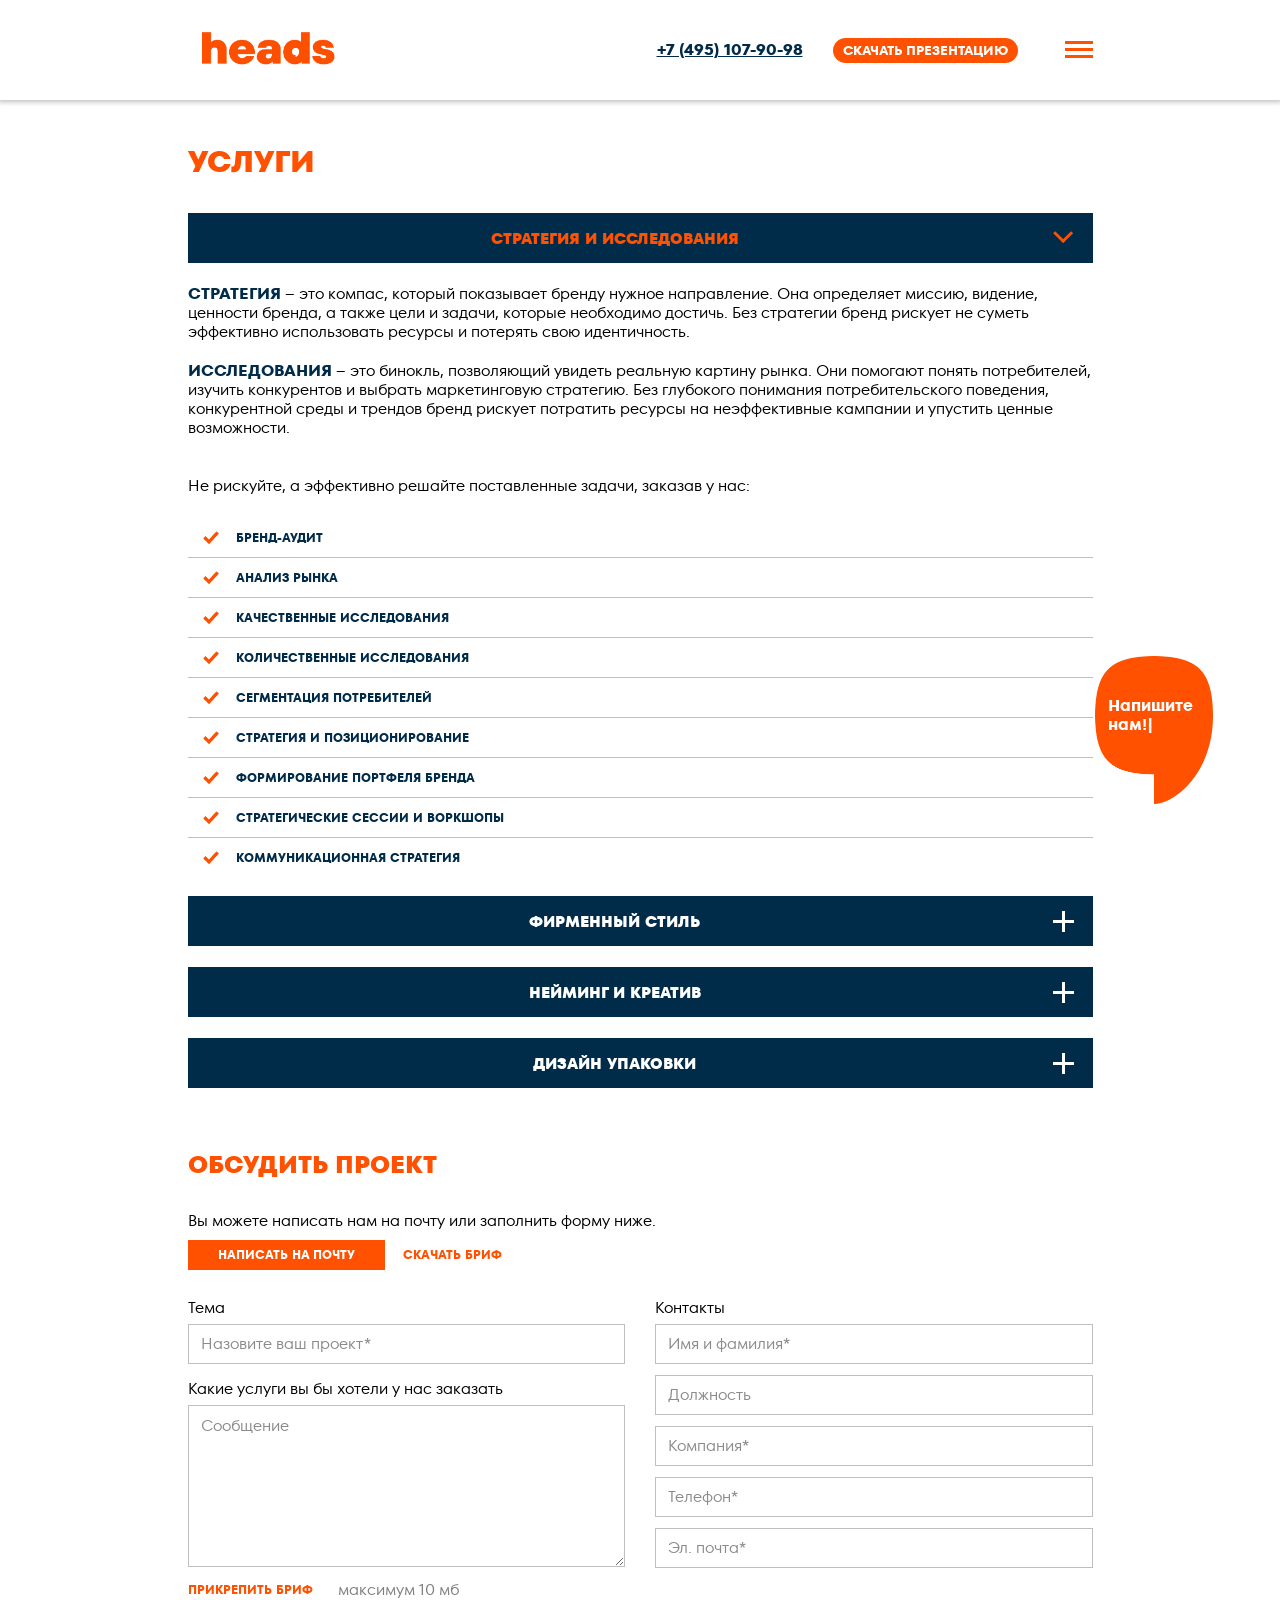
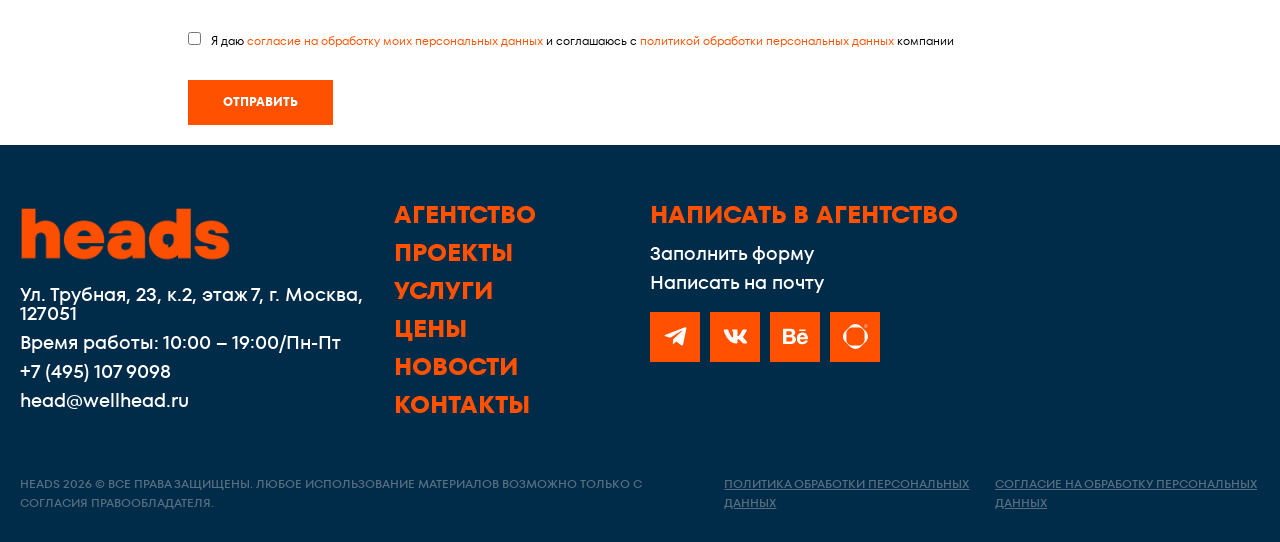
==== commit 2e7ddddc: "Сохранить ссылку на презентацию в исходном мобильном меню до инициализации Sidr" ====
--- a/index.html
+++ b/index.html
@@ -768,6 +768,8 @@
 <li class="menu-item menu-item-type-post_type menu-item-object-page menu-item-13229"><a href="https://wellhead.ru/live/">Новости</a></li>
 <li class="menu-item menu-item-type-post_type menu-item-object-page menu-item-90"><a href="https://wellhead.ru/contacts/">Контакты</a></li>
 <li class="new-clients menu-item menu-item-type-post_type menu-item-object-page menu-item-92"><a href="https://wellhead.ru/new-customers/">Написать в агентство</a></li>
+
+<li class="menu-item preview-presentation-mobile-link"><a href="#" aria-haspopup="dialog">Скачать презентацию</a></li>
 </ul></div></div>
 <div class="wpex-mobile-menu-top wpex-hidden"></div>
 <div class="wpex-mobile-menu-bottom wpex-hidden"></div><div id="sidr-close"><div class="wpex-close"><a href="#" aria-expanded="false" role="button" aria-label="Toggle mobile menu">×</a></div></div>
--- a/assets/c0c5679948-style.min.css
+++ b/assets/c0c5679948-style.min.css
@@ -0,0 +1 @@
+@charset "UTF-8";.wp-block-accordion{box-sizing:border-box}.wp-block-accordion-item.is-open>.wp-block-accordion-heading .wp-block-accordion-heading__toggle-icon{transform:rotate(45deg)}@media (prefers-reduced-motion:no-preference){.wp-block-accordion-item{transition:grid-template-rows .3s ease-out}.wp-block-accordion-item>.wp-block-accordion-heading .wp-block-accordion-heading__toggle-icon{transition:transform .2s ease-in-out}}.wp-block-accordion-heading__toggle{align-items:center;background:none;border:none;color:inherit;cursor:pointer;display:flex;font-family:inherit;font-size:inherit;font-style:inherit;font-weight:inherit;letter-spacing:inherit;line-height:inherit;overflow:hidden;padding:var(--wp--preset--spacing--20,1em) 0;text-align:inherit;text-decoration:inherit;text-transform:inherit;width:100%;word-spacing:inherit}.wp-block-accordion-heading__toggle:not(:focus-visible){outline:none}.wp-block-accordion-heading__toggle:hover .wp-block-accordion-heading__toggle-title{text-decoration:underline}.wp-block-accordion-heading__toggle-title{flex:1}.wp-block-accordion-heading__toggle-icon{align-items:center;display:flex;height:1.2em;justify-content:center;width:1.2em}.wp-block-accordion-panel[hidden]{border:none!important;box-shadow:none!important;margin-block-start:0;padding:0!important}.wp-block-archives{box-sizing:border-box}.wp-block-archives-dropdown label{display:block}.wp-block-avatar{line-height:0}.wp-block-avatar,.wp-block-avatar img{box-sizing:border-box}.wp-block-avatar.aligncenter{text-align:center}.wp-block-audio{box-sizing:border-box}.wp-block-audio :where(figcaption){margin-bottom:1em;margin-top:.5em}.wp-block-audio audio{min-width:300px;width:100%}.wp-block-breadcrumbs{box-sizing:border-box}.wp-block-breadcrumbs ol{flex-wrap:wrap;list-style:none}.wp-block-breadcrumbs li,.wp-block-breadcrumbs ol{align-items:center;display:flex;margin:0;padding:0}.wp-block-breadcrumbs li:not(:last-child):after{content:var(--separator,"/")/"";margin:0 .5em;opacity:.7}.wp-block-breadcrumbs span{color:inherit}.wp-block-button__link{align-content:center;box-sizing:border-box;cursor:pointer;display:inline-block;height:100%;text-align:center;word-break:break-word}.wp-block-button__link.aligncenter{text-align:center}.wp-block-button__link.alignright{text-align:right}:where(.wp-block-button__link){border-radius:9999px;box-shadow:none;padding:calc(.667em + 2px) calc(1.333em + 2px);text-decoration:none}.wp-block-button[style*=text-decoration] .wp-block-button__link{text-decoration:inherit}.wp-block-buttons>.wp-block-button.has-custom-width{max-width:none}.wp-block-buttons>.wp-block-button.has-custom-width .wp-block-button__link{width:100%}.wp-block-buttons>.wp-block-button.has-custom-font-size .wp-block-button__link{font-size:inherit}.wp-block-buttons>.wp-block-button[class*=wp-block-button__width]{width:calc(var(--wp--block-button--width)*1% - var(--wp--style--block-gap, .5em)*(1 - var(--wp--block-button--width)/100))}.wp-block-buttons>.wp-block-button.wp-block-button__width-25{width:calc(25% - var(--wp--style--block-gap, .5em)*.75)}.wp-block-buttons>.wp-block-button.wp-block-button__width-50{width:calc(50% - var(--wp--style--block-gap, .5em)*.5)}.wp-block-buttons>.wp-block-button.wp-block-button__width-75{width:calc(75% - var(--wp--style--block-gap, .5em)*.25)}.wp-block-buttons>.wp-block-button.wp-block-button__width-100{flex-basis:100%;width:100%}.wp-block-buttons.is-vertical>.wp-block-button[class*=wp-block-button__width]{width:calc(var(--wp--block-button--width)*1%)}.wp-block-buttons.is-vertical>.wp-block-button.wp-block-button__width-25{width:25%}.wp-block-buttons.is-vertical>.wp-block-button.wp-block-button__width-50{width:50%}.wp-block-buttons.is-vertical>.wp-block-button.wp-block-button__width-75{width:75%}.wp-block-button.is-style-squared,.wp-block-button__link.wp-block-button.is-style-squared{border-radius:0}.wp-block-button.no-border-radius,.wp-block-button__link.no-border-radius{border-radius:0!important}:root :where(.wp-block-button .wp-block-button__link.is-style-outline),:root :where(.wp-block-button.is-style-outline>.wp-block-button__link){border:2px solid;padding:.667em 1.333em}:root :where(.wp-block-button .wp-block-button__link.is-style-outline:not(.has-text-color)),:root :where(.wp-block-button.is-style-outline>.wp-block-button__link:not(.has-text-color)){color:currentColor}:root :where(.wp-block-button .wp-block-button__link.is-style-outline:not(.has-background)),:root :where(.wp-block-button.is-style-outline>.wp-block-button__link:not(.has-background)){background-color:transparent;background-image:none}.wp-block-buttons{box-sizing:border-box}.wp-block-buttons.is-vertical{flex-direction:column}.wp-block-buttons.is-vertical>.wp-block-button:last-child{margin-bottom:0}.wp-block-buttons>.wp-block-button{display:inline-block;margin:0}.wp-block-buttons.is-content-justification-left{justify-content:flex-start}.wp-block-buttons.is-content-justification-left.is-vertical{align-items:flex-start}.wp-block-buttons.is-content-justification-center{justify-content:center}.wp-block-buttons.is-content-justification-center.is-vertical{align-items:center}.wp-block-buttons.is-content-justification-right{justify-content:flex-end}.wp-block-buttons.is-content-justification-right.is-vertical{align-items:flex-end}.wp-block-buttons.is-content-justification-space-between{justify-content:space-between}.wp-block-buttons.aligncenter{text-align:center}.wp-block-buttons:not(.is-content-justification-space-between,.is-content-justification-right,.is-content-justification-left,.is-content-justification-center) .wp-block-button.aligncenter{margin-left:auto;margin-right:auto;width:100%}.wp-block-buttons[style*=text-decoration] .wp-block-button,.wp-block-buttons[style*=text-decoration] .wp-block-button__link{text-decoration:inherit}.wp-block-buttons.has-custom-font-size .wp-block-button__link{font-size:inherit}.wp-block-buttons .wp-block-button__link{width:100%}.wp-block-button.aligncenter,.wp-block-calendar{text-align:center}.wp-block-calendar td,.wp-block-calendar th{border:1px solid;padding:.25em}.wp-block-calendar th{font-weight:400}.wp-block-calendar caption{background-color:inherit}.wp-block-calendar table{border-collapse:collapse;width:100%}.wp-block-calendar table.has-background th{background-color:inherit}.wp-block-calendar table.has-text-color th{color:inherit}.wp-block-calendar :where(table:not(.has-text-color)){color:#40464d}.wp-block-calendar :where(table:not(.has-text-color)) td,.wp-block-calendar :where(table:not(.has-text-color)) th{border-color:#ddd}:where(.wp-block-calendar table:not(.has-background) th){background:#ddd}.wp-block-categories{box-sizing:border-box}.wp-block-categories.alignleft{margin-right:2em}.wp-block-categories.alignright{margin-left:2em}.wp-block-categories.wp-block-categories-dropdown.aligncenter{text-align:center}.wp-block-categories .wp-block-categories__label:not(.screen-reader-text){display:block;width:100%}.wp-block-code{box-sizing:border-box}.wp-block-code code{direction:ltr;display:block;font-family:inherit;overflow-wrap:break-word;text-align:initial;white-space:break-spaces}.wp-block-columns{box-sizing:border-box;display:flex;flex-wrap:wrap!important}@media (min-width:782px){.wp-block-columns{flex-wrap:nowrap!important}}.wp-block-columns{align-items:normal!important}.wp-block-columns.are-vertically-aligned-top{align-items:flex-start}.wp-block-columns.are-vertically-aligned-center{align-items:center}.wp-block-columns.are-vertically-aligned-bottom{align-items:flex-end}@media (max-width:781px){.wp-block-columns:not(.is-not-stacked-on-mobile)>.wp-block-column{flex-basis:100%!important}}@media (min-width:782px){.wp-block-columns:not(.is-not-stacked-on-mobile)>.wp-block-column{flex-basis:0;flex-grow:1}.wp-block-columns:not(.is-not-stacked-on-mobile)>.wp-block-column[style*=flex-basis]{flex-grow:0}}.wp-block-columns.is-not-stacked-on-mobile{flex-wrap:nowrap!important}.wp-block-columns.is-not-stacked-on-mobile>.wp-block-column{flex-basis:0;flex-grow:1}.wp-block-columns.is-not-stacked-on-mobile>.wp-block-column[style*=flex-basis]{flex-grow:0}:where(.wp-block-columns){margin-bottom:1.75em}:where(.wp-block-columns.has-background){padding:1.25em 2.375em}.wp-block-column{flex-grow:1;min-width:0;overflow-wrap:break-word;word-break:break-word}.wp-block-column.is-vertically-aligned-top{align-self:flex-start}.wp-block-column.is-vertically-aligned-center{align-self:center}.wp-block-column.is-vertically-aligned-bottom{align-self:flex-end}.wp-block-column.is-vertically-aligned-stretch{align-self:stretch}.wp-block-column.is-vertically-aligned-bottom,.wp-block-column.is-vertically-aligned-center,.wp-block-column.is-vertically-aligned-top{width:100%}.wp-block-post-comments{box-sizing:border-box}.wp-block-post-comments .alignleft{float:left}.wp-block-post-comments .alignright{float:right}.wp-block-post-comments .navigation:after{clear:both;content:"";display:table}.wp-block-post-comments .commentlist{clear:both;list-style:none;margin:0;padding:0}.wp-block-post-comments .commentlist .comment{min-height:2.25em;padding-left:3.25em}.wp-block-post-comments .commentlist .comment p{font-size:1em;line-height:1.8;margin:1em 0}.wp-block-post-comments .commentlist .children{list-style:none;margin:0;padding:0}.wp-block-post-comments .comment-author{line-height:1.5}.wp-block-post-comments .comment-author .avatar{border-radius:1.5em;display:block;float:left;height:2.5em;margin-right:.75em;margin-top:.5em;width:2.5em}.wp-block-post-comments .comment-author cite{font-style:normal}.wp-block-post-comments .comment-meta{font-size:.875em;line-height:1.5}.wp-block-post-comments .comment-meta b{font-weight:400}.wp-block-post-comments .comment-meta .comment-awaiting-moderation{display:block;margin-bottom:1em;margin-top:1em}.wp-block-post-comments .comment-body .commentmetadata{font-size:.875em}.wp-block-post-comments .comment-form-author label,.wp-block-post-comments .comment-form-comment label,.wp-block-post-comments .comment-form-email label,.wp-block-post-comments .comment-form-url label{display:block;margin-bottom:.25em}.wp-block-post-comments .comment-form input:not([type=submit]):not([type=checkbox]),.wp-block-post-comments .comment-form textarea{box-sizing:border-box;display:block;width:100%}.wp-block-post-comments .comment-form-cookies-consent{display:flex;gap:.25em}.wp-block-post-comments .comment-form-cookies-consent #wp-comment-cookies-consent{margin-top:.35em}.wp-block-post-comments .comment-reply-title{margin-bottom:0}.wp-block-post-comments .comment-reply-title :where(small){font-size:var(--wp--preset--font-size--medium,smaller);margin-left:.5em}.wp-block-post-comments .reply{font-size:.875em;margin-bottom:1.4em}.wp-block-post-comments input:not([type=submit]),.wp-block-post-comments textarea{border:1px solid #949494;font-family:inherit;font-size:1em}.wp-block-post-comments input:not([type=submit]):not([type=checkbox]),.wp-block-post-comments textarea{padding:calc(.667em + 2px)}:where(.wp-block-post-comments input[type=submit]){border:none}.wp-block-comments{box-sizing:border-box}.wp-block-comments-pagination>.wp-block-comments-pagination-next,.wp-block-comments-pagination>.wp-block-comments-pagination-numbers,.wp-block-comments-pagination>.wp-block-comments-pagination-previous{font-size:inherit}.wp-block-comments-pagination .wp-block-comments-pagination-previous-arrow{display:inline-block;margin-right:1ch}.wp-block-comments-pagination .wp-block-comments-pagination-previous-arrow:not(.is-arrow-chevron){transform:scaleX(1)}.wp-block-comments-pagination .wp-block-comments-pagination-next-arrow{display:inline-block;margin-left:1ch}.wp-block-comments-pagination .wp-block-comments-pagination-next-arrow:not(.is-arrow-chevron){transform:scaleX(1)}.wp-block-comments-pagination.aligncenter{justify-content:center}.wp-block-comment-template{box-sizing:border-box;list-style:none;margin-bottom:0;max-width:100%;padding:0}.wp-block-comment-template li{clear:both}.wp-block-comment-template ol{list-style:none;margin-bottom:0;max-width:100%;padding-left:2rem}.wp-block-comment-template.alignleft{float:left}.wp-block-comment-template.aligncenter{margin-left:auto;margin-right:auto;width:-moz-fit-content;width:fit-content}.wp-block-comment-template.alignright{float:right}.wp-block-comment-date{box-sizing:border-box}.comment-awaiting-moderation{display:block;font-size:.875em;line-height:1.5}.wp-block-comment-author-name,.wp-block-comment-content,.wp-block-comment-edit-link,.wp-block-comment-reply-link{box-sizing:border-box}.wp-block-cover,.wp-block-cover-image{align-items:center;background-position:50%;box-sizing:border-box;display:flex;justify-content:center;min-height:430px;overflow:hidden;overflow:clip;padding:1em;position:relative}.wp-block-cover .has-background-dim:not([class*=-background-color]),.wp-block-cover-image .has-background-dim:not([class*=-background-color]),.wp-block-cover-image.has-background-dim:not([class*=-background-color]),.wp-block-cover.has-background-dim:not([class*=-background-color]){background-color:#000}.wp-block-cover .has-background-dim.has-background-gradient,.wp-block-cover-image .has-background-dim.has-background-gradient{background-color:transparent}.wp-block-cover-image.has-background-dim:before,.wp-block-cover.has-background-dim:before{background-color:inherit;content:""}.wp-block-cover .wp-block-cover__background,.wp-block-cover .wp-block-cover__gradient-background,.wp-block-cover-image .wp-block-cover__background,.wp-block-cover-image .wp-block-cover__gradient-background,.wp-block-cover-image.has-background-dim:not(.has-background-gradient):before,.wp-block-cover.has-background-dim:not(.has-background-gradient):before{bottom:0;left:0;opacity:.5;position:absolute;right:0;top:0}.wp-block-cover-image.has-background-dim.has-background-dim-10 .wp-block-cover__background,.wp-block-cover-image.has-background-dim.has-background-dim-10 .wp-block-cover__gradient-background,.wp-block-cover-image.has-background-dim.has-background-dim-10:not(.has-background-gradient):before,.wp-block-cover.has-background-dim.has-background-dim-10 .wp-block-cover__background,.wp-block-cover.has-background-dim.has-background-dim-10 .wp-block-cover__gradient-background,.wp-block-cover.has-background-dim.has-background-dim-10:not(.has-background-gradient):before{opacity:.1}.wp-block-cover-image.has-background-dim.has-background-dim-20 .wp-block-cover__background,.wp-block-cover-image.has-background-dim.has-background-dim-20 .wp-block-cover__gradient-background,.wp-block-cover-image.has-background-dim.has-background-dim-20:not(.has-background-gradient):before,.wp-block-cover.has-background-dim.has-background-dim-20 .wp-block-cover__background,.wp-block-cover.has-background-dim.has-background-dim-20 .wp-block-cover__gradient-background,.wp-block-cover.has-background-dim.has-background-dim-20:not(.has-background-gradient):before{opacity:.2}.wp-block-cover-image.has-background-dim.has-background-dim-30 .wp-block-cover__background,.wp-block-cover-image.has-background-dim.has-background-dim-30 .wp-block-cover__gradient-background,.wp-block-cover-image.has-background-dim.has-background-dim-30:not(.has-background-gradient):before,.wp-block-cover.has-background-dim.has-background-dim-30 .wp-block-cover__background,.wp-block-cover.has-background-dim.has-background-dim-30 .wp-block-cover__gradient-background,.wp-block-cover.has-background-dim.has-background-dim-30:not(.has-background-gradient):before{opacity:.3}.wp-block-cover-image.has-background-dim.has-background-dim-40 .wp-block-cover__background,.wp-block-cover-image.has-background-dim.has-background-dim-40 .wp-block-cover__gradient-background,.wp-block-cover-image.has-background-dim.has-background-dim-40:not(.has-background-gradient):before,.wp-block-cover.has-background-dim.has-background-dim-40 .wp-block-cover__background,.wp-block-cover.has-background-dim.has-background-dim-40 .wp-block-cover__gradient-background,.wp-block-cover.has-background-dim.has-background-dim-40:not(.has-background-gradient):before{opacity:.4}.wp-block-cover-image.has-background-dim.has-background-dim-50 .wp-block-cover__background,.wp-block-cover-image.has-background-dim.has-background-dim-50 .wp-block-cover__gradient-background,.wp-block-cover-image.has-background-dim.has-background-dim-50:not(.has-background-gradient):before,.wp-block-cover.has-background-dim.has-background-dim-50 .wp-block-cover__background,.wp-block-cover.has-background-dim.has-background-dim-50 .wp-block-cover__gradient-background,.wp-block-cover.has-background-dim.has-background-dim-50:not(.has-background-gradient):before{opacity:.5}.wp-block-cover-image.has-background-dim.has-background-dim-60 .wp-block-cover__background,.wp-block-cover-image.has-background-dim.has-background-dim-60 .wp-block-cover__gradient-background,.wp-block-cover-image.has-background-dim.has-background-dim-60:not(.has-background-gradient):before,.wp-block-cover.has-background-dim.has-background-dim-60 .wp-block-cover__background,.wp-block-cover.has-background-dim.has-background-dim-60 .wp-block-cover__gradient-background,.wp-block-cover.has-background-dim.has-background-dim-60:not(.has-background-gradient):before{opacity:.6}.wp-block-cover-image.has-background-dim.has-background-dim-70 .wp-block-cover__background,.wp-block-cover-image.has-background-dim.has-background-dim-70 .wp-block-cover__gradient-background,.wp-block-cover-image.has-background-dim.has-background-dim-70:not(.has-background-gradient):before,.wp-block-cover.has-background-dim.has-background-dim-70 .wp-block-cover__background,.wp-block-cover.has-background-dim.has-background-dim-70 .wp-block-cover__gradient-background,.wp-block-cover.has-background-dim.has-background-dim-70:not(.has-background-gradient):before{opacity:.7}.wp-block-cover-image.has-background-dim.has-background-dim-80 .wp-block-cover__background,.wp-block-cover-image.has-background-dim.has-background-dim-80 .wp-block-cover__gradient-background,.wp-block-cover-image.has-background-dim.has-background-dim-80:not(.has-background-gradient):before,.wp-block-cover.has-background-dim.has-background-dim-80 .wp-block-cover__background,.wp-block-cover.has-background-dim.has-background-dim-80 .wp-block-cover__gradient-background,.wp-block-cover.has-background-dim.has-background-dim-80:not(.has-background-gradient):before{opacity:.8}.wp-block-cover-image.has-background-dim.has-background-dim-90 .wp-block-cover__background,.wp-block-cover-image.has-background-dim.has-background-dim-90 .wp-block-cover__gradient-background,.wp-block-cover-image.has-background-dim.has-background-dim-90:not(.has-background-gradient):before,.wp-block-cover.has-background-dim.has-background-dim-90 .wp-block-cover__background,.wp-block-cover.has-background-dim.has-background-dim-90 .wp-block-cover__gradient-background,.wp-block-cover.has-background-dim.has-background-dim-90:not(.has-background-gradient):before{opacity:.9}.wp-block-cover-image.has-background-dim.has-background-dim-100 .wp-block-cover__background,.wp-block-cover-image.has-background-dim.has-background-dim-100 .wp-block-cover__gradient-background,.wp-block-cover-image.has-background-dim.has-background-dim-100:not(.has-background-gradient):before,.wp-block-cover.has-background-dim.has-background-dim-100 .wp-block-cover__background,.wp-block-cover.has-background-dim.has-background-dim-100 .wp-block-cover__gradient-background,.wp-block-cover.has-background-dim.has-background-dim-100:not(.has-background-gradient):before{opacity:1}.wp-block-cover .wp-block-cover__background.has-background-dim.has-background-dim-0,.wp-block-cover .wp-block-cover__gradient-background.has-background-dim.has-background-dim-0,.wp-block-cover-image .wp-block-cover__background.has-background-dim.has-background-dim-0,.wp-block-cover-image .wp-block-cover__gradient-background.has-background-dim.has-background-dim-0{opacity:0}.wp-block-cover .wp-block-cover__background.has-background-dim.has-background-dim-10,.wp-block-cover .wp-block-cover__gradient-background.has-background-dim.has-background-dim-10,.wp-block-cover-image .wp-block-cover__background.has-background-dim.has-background-dim-10,.wp-block-cover-image .wp-block-cover__gradient-background.has-background-dim.has-background-dim-10{opacity:.1}.wp-block-cover .wp-block-cover__background.has-background-dim.has-background-dim-20,.wp-block-cover .wp-block-cover__gradient-background.has-background-dim.has-background-dim-20,.wp-block-cover-image .wp-block-cover__background.has-background-dim.has-background-dim-20,.wp-block-cover-image .wp-block-cover__gradient-background.has-background-dim.has-background-dim-20{opacity:.2}.wp-block-cover .wp-block-cover__background.has-background-dim.has-background-dim-30,.wp-block-cover .wp-block-cover__gradient-background.has-background-dim.has-background-dim-30,.wp-block-cover-image .wp-block-cover__background.has-background-dim.has-background-dim-30,.wp-block-cover-image .wp-block-cover__gradient-background.has-background-dim.has-background-dim-30{opacity:.3}.wp-block-cover .wp-block-cover__background.has-background-dim.has-background-dim-40,.wp-block-cover .wp-block-cover__gradient-background.has-background-dim.has-background-dim-40,.wp-block-cover-image .wp-block-cover__background.has-background-dim.has-background-dim-40,.wp-block-cover-image .wp-block-cover__gradient-background.has-background-dim.has-background-dim-40{opacity:.4}.wp-block-cover .wp-block-cover__background.has-background-dim.has-background-dim-50,.wp-block-cover .wp-block-cover__gradient-background.has-background-dim.has-background-dim-50,.wp-block-cover-image .wp-block-cover__background.has-background-dim.has-background-dim-50,.wp-block-cover-image .wp-block-cover__gradient-background.has-background-dim.has-background-dim-50{opacity:.5}.wp-block-cover .wp-block-cover__background.has-background-dim.has-background-dim-60,.wp-block-cover .wp-block-cover__gradient-background.has-background-dim.has-background-dim-60,.wp-block-cover-image .wp-block-cover__background.has-background-dim.has-background-dim-60,.wp-block-cover-image .wp-block-cover__gradient-background.has-background-dim.has-background-dim-60{opacity:.6}.wp-block-cover .wp-block-cover__background.has-background-dim.has-background-dim-70,.wp-block-cover .wp-block-cover__gradient-background.has-background-dim.has-background-dim-70,.wp-block-cover-image .wp-block-cover__background.has-background-dim.has-background-dim-70,.wp-block-cover-image .wp-block-cover__gradient-background.has-background-dim.has-background-dim-70{opacity:.7}.wp-block-cover .wp-block-cover__background.has-background-dim.has-background-dim-80,.wp-block-cover .wp-block-cover__gradient-background.has-background-dim.has-background-dim-80,.wp-block-cover-image .wp-block-cover__background.has-background-dim.has-background-dim-80,.wp-block-cover-image .wp-block-cover__gradient-background.has-background-dim.has-background-dim-80{opacity:.8}.wp-block-cover .wp-block-cover__background.has-background-dim.has-background-dim-90,.wp-block-cover .wp-block-cover__gradient-background.has-background-dim.has-background-dim-90,.wp-block-cover-image .wp-block-cover__background.has-background-dim.has-background-dim-90,.wp-block-cover-image .wp-block-cover__gradient-background.has-background-dim.has-background-dim-90{opacity:.9}.wp-block-cover .wp-block-cover__background.has-background-dim.has-background-dim-100,.wp-block-cover .wp-block-cover__gradient-background.has-background-dim.has-background-dim-100,.wp-block-cover-image .wp-block-cover__background.has-background-dim.has-background-dim-100,.wp-block-cover-image .wp-block-cover__gradient-background.has-background-dim.has-background-dim-100{opacity:1}.wp-block-cover-image.alignleft,.wp-block-cover-image.alignright,.wp-block-cover.alignleft,.wp-block-cover.alignright{max-width:420px;width:100%}.wp-block-cover-image.aligncenter,.wp-block-cover-image.alignleft,.wp-block-cover-image.alignright,.wp-block-cover.aligncenter,.wp-block-cover.alignleft,.wp-block-cover.alignright{display:flex}.wp-block-cover .wp-block-cover__inner-container,.wp-block-cover-image .wp-block-cover__inner-container{color:inherit;position:relative;width:100%}.wp-block-cover-image.is-position-top-left,.wp-block-cover.is-position-top-left{align-items:flex-start;justify-content:flex-start}.wp-block-cover-image.is-position-top-center,.wp-block-cover.is-position-top-center{align-items:flex-start;justify-content:center}.wp-block-cover-image.is-position-top-right,.wp-block-cover.is-position-top-right{align-items:flex-start;justify-content:flex-end}.wp-block-cover-image.is-position-center-left,.wp-block-cover.is-position-center-left{align-items:center;justify-content:flex-start}.wp-block-cover-image.is-position-center-center,.wp-block-cover.is-position-center-center{align-items:center;justify-content:center}.wp-block-cover-image.is-position-center-right,.wp-block-cover.is-position-center-right{align-items:center;justify-content:flex-end}.wp-block-cover-image.is-position-bottom-left,.wp-block-cover.is-position-bottom-left{align-items:flex-end;justify-content:flex-start}.wp-block-cover-image.is-position-bottom-center,.wp-block-cover.is-position-bottom-center{align-items:flex-end;justify-content:center}.wp-block-cover-image.is-position-bottom-right,.wp-block-cover.is-position-bottom-right{align-items:flex-end;justify-content:flex-end}.wp-block-cover-image.has-custom-content-position.has-custom-content-position .wp-block-cover__inner-container,.wp-block-cover.has-custom-content-position.has-custom-content-position .wp-block-cover__inner-container{margin:0}.wp-block-cover-image.has-custom-content-position.has-custom-content-position.is-position-bottom-left .wp-block-cover__inner-container,.wp-block-cover-image.has-custom-content-position.has-custom-content-position.is-position-bottom-right .wp-block-cover__inner-container,.wp-block-cover-image.has-custom-content-position.has-custom-content-position.is-position-center-left .wp-block-cover__inner-container,.wp-block-cover-image.has-custom-content-position.has-custom-content-position.is-position-center-right .wp-block-cover__inner-container,.wp-block-cover-image.has-custom-content-position.has-custom-content-position.is-position-top-left .wp-block-cover__inner-container,.wp-block-cover-image.has-custom-content-position.has-custom-content-position.is-position-top-right .wp-block-cover__inner-container,.wp-block-cover.has-custom-content-position.has-custom-content-position.is-position-bottom-left .wp-block-cover__inner-container,.wp-block-cover.has-custom-content-position.has-custom-content-position.is-position-bottom-right .wp-block-cover__inner-container,.wp-block-cover.has-custom-content-position.has-custom-content-position.is-position-center-left .wp-block-cover__inner-container,.wp-block-cover.has-custom-content-position.has-custom-content-position.is-position-center-right .wp-block-cover__inner-container,.wp-block-cover.has-custom-content-position.has-custom-content-position.is-position-top-left .wp-block-cover__inner-container,.wp-block-cover.has-custom-content-position.has-custom-content-position.is-position-top-right .wp-block-cover__inner-container{margin:0;width:auto}.wp-block-cover .wp-block-cover__image-background,.wp-block-cover video.wp-block-cover__video-background,.wp-block-cover-image .wp-block-cover__image-background,.wp-block-cover-image video.wp-block-cover__video-background{border:none;bottom:0;box-shadow:none;height:100%;left:0;margin:0;max-height:none;max-width:none;-o-object-fit:cover;object-fit:cover;outline:none;padding:0;position:absolute;right:0;top:0;width:100%}.wp-block-cover .wp-block-cover__embed-background,.wp-block-cover-image .wp-block-cover__embed-background{border:none;bottom:0;box-shadow:none;height:100%;left:0;margin:0;max-height:none;max-width:none;outline:none;padding:0;pointer-events:none;position:absolute;right:0;top:0;width:100%}.wp-block-cover .wp-block-cover__embed-background .wp-block-embed__wrapper,.wp-block-cover-image .wp-block-cover__embed-background .wp-block-embed__wrapper{bottom:0;height:100%;left:0;margin:0;padding:0;position:absolute;right:0;top:0;width:100%}.wp-block-cover .wp-block-cover__embed-background .wp-block-embed__wrapper iframe,.wp-block-cover .wp-block-cover__embed-background iframe,.wp-block-cover-image .wp-block-cover__embed-background .wp-block-embed__wrapper iframe,.wp-block-cover-image .wp-block-cover__embed-background iframe{height:100vh;left:50%;min-height:100%;min-width:100%;pointer-events:none;position:absolute;top:50%;transform:translate(-50%,-50%);width:100vw}.wp-block-cover-image.has-parallax,.wp-block-cover.has-parallax,.wp-block-cover__image-background.has-parallax,video.wp-block-cover__video-background.has-parallax{background-attachment:fixed;background-repeat:no-repeat;background-size:cover}@supports (-webkit-touch-callout:inherit){.wp-block-cover-image.has-parallax,.wp-block-cover.has-parallax,.wp-block-cover__image-background.has-parallax,video.wp-block-cover__video-background.has-parallax{background-attachment:scroll}}@media (prefers-reduced-motion:reduce){.wp-block-cover-image.has-parallax,.wp-block-cover.has-parallax,.wp-block-cover__image-background.has-parallax,video.wp-block-cover__video-background.has-parallax{background-attachment:scroll}}.wp-block-cover-image.is-repeated,.wp-block-cover.is-repeated,.wp-block-cover__image-background.is-repeated,video.wp-block-cover__video-background.is-repeated{background-repeat:repeat;background-size:auto}.wp-block-cover-image-text,.wp-block-cover-image-text a,.wp-block-cover-image-text a:active,.wp-block-cover-image-text a:focus,.wp-block-cover-image-text a:hover,.wp-block-cover-text,.wp-block-cover-text a,.wp-block-cover-text a:active,.wp-block-cover-text a:focus,.wp-block-cover-text a:hover,section.wp-block-cover-image h2,section.wp-block-cover-image h2 a,section.wp-block-cover-image h2 a:active,section.wp-block-cover-image h2 a:focus,section.wp-block-cover-image h2 a:hover{color:#fff}.wp-block-cover-image .wp-block-cover.has-left-content{justify-content:flex-start}.wp-block-cover-image .wp-block-cover.has-right-content{justify-content:flex-end}.wp-block-cover-image.has-left-content .wp-block-cover-image-text,.wp-block-cover.has-left-content .wp-block-cover-text,section.wp-block-cover-image.has-left-content>h2{margin-left:0;text-align:left}.wp-block-cover-image.has-right-content .wp-block-cover-image-text,.wp-block-cover.has-right-content .wp-block-cover-text,section.wp-block-cover-image.has-right-content>h2{margin-right:0;text-align:right}.wp-block-cover .wp-block-cover-text,.wp-block-cover-image .wp-block-cover-image-text,section.wp-block-cover-image>h2{font-size:2em;line-height:1.25;margin-bottom:0;max-width:840px;padding:.44em;text-align:center;z-index:1}:where(.wp-block-cover-image:not(.has-text-color)),:where(.wp-block-cover:not(.has-text-color)){color:#fff}:where(.wp-block-cover-image.is-light:not(.has-text-color)),:where(.wp-block-cover.is-light:not(.has-text-color)){color:#000}:root :where(.wp-block-cover h1:not(.has-text-color)),:root :where(.wp-block-cover h2:not(.has-text-color)),:root :where(.wp-block-cover h3:not(.has-text-color)),:root :where(.wp-block-cover h4:not(.has-text-color)),:root :where(.wp-block-cover h5:not(.has-text-color)),:root :where(.wp-block-cover h6:not(.has-text-color)),:root :where(.wp-block-cover p:not(.has-text-color)){color:inherit}body:not(.editor-styles-wrapper) .wp-block-cover:not(.wp-block-cover:has(.wp-block-cover__background+.wp-block-cover__inner-container)) .wp-block-cover__video-background{z-index:0}body:not(.editor-styles-wrapper) .wp-block-cover:not(.wp-block-cover:has(.wp-block-cover__background+.wp-block-cover__inner-container)) .wp-block-cover__embed-background{z-index:0}body:not(.editor-styles-wrapper) .wp-block-cover:not(.wp-block-cover:has(.wp-block-cover__background+.wp-block-cover__inner-container)) .wp-block-cover__image-background{z-index:0}body:not(.editor-styles-wrapper) .wp-block-cover:not(.wp-block-cover:has(.wp-block-cover__background+.wp-block-cover__inner-container)) .wp-block-cover__background,body:not(.editor-styles-wrapper) .wp-block-cover:not(.wp-block-cover:has(.wp-block-cover__background+.wp-block-cover__inner-container)) .wp-block-cover__gradient-background,body:not(.editor-styles-wrapper) .wp-block-cover:not(.wp-block-cover:has(.wp-block-cover__background+.wp-block-cover__inner-container)).has-background-dim:not(.has-background-gradient):before{z-index:1}body:not(.editor-styles-wrapper) .wp-block-cover:not(.wp-block-cover:has(.wp-block-cover__background+.wp-block-cover__inner-container)) .wp-block-cover__inner-container{z-index:1}.has-modal-open body:not(.editor-styles-wrapper) .wp-block-cover:not(.wp-block-cover:has(.wp-block-cover__background+.wp-block-cover__inner-container)) .wp-block-cover__inner-container{z-index:auto}.wp-block-details{box-sizing:border-box}.wp-block-details summary{cursor:pointer}.wp-block-embed.alignleft,.wp-block-embed.alignright,.wp-block[data-align=left]>[data-type="core/embed"],.wp-block[data-align=right]>[data-type="core/embed"]{max-width:360px;width:100%}.wp-block-embed.alignleft .wp-block-embed__wrapper,.wp-block-embed.alignright .wp-block-embed__wrapper,.wp-block[data-align=left]>[data-type="core/embed"] .wp-block-embed__wrapper,.wp-block[data-align=right]>[data-type="core/embed"] .wp-block-embed__wrapper{min-width:280px}.wp-block-cover .wp-block-embed{min-height:240px;min-width:320px}.wp-block-group.is-layout-flex .wp-block-embed{flex:1 1 0%;min-width:0}.wp-block-embed{overflow-wrap:break-word}.wp-block-embed :where(figcaption){margin-bottom:1em;margin-top:.5em}.wp-block-embed iframe{max-width:100%}.wp-block-embed__wrapper{position:relative}.wp-embed-responsive .wp-has-aspect-ratio .wp-block-embed__wrapper:before{content:"";display:block;padding-top:50%}.wp-embed-responsive .wp-has-aspect-ratio iframe{bottom:0;height:100%;left:0;position:absolute;right:0;top:0;width:100%}.wp-embed-responsive .wp-embed-aspect-21-9 .wp-block-embed__wrapper:before{padding-top:42.85%}.wp-embed-responsive .wp-embed-aspect-18-9 .wp-block-embed__wrapper:before{padding-top:50%}.wp-embed-responsive .wp-embed-aspect-16-9 .wp-block-embed__wrapper:before{padding-top:56.25%}.wp-embed-responsive .wp-embed-aspect-4-3 .wp-block-embed__wrapper:before{padding-top:75%}.wp-embed-responsive .wp-embed-aspect-1-1 .wp-block-embed__wrapper:before{padding-top:100%}.wp-embed-responsive .wp-embed-aspect-9-16 .wp-block-embed__wrapper:before{padding-top:177.77%}.wp-embed-responsive .wp-embed-aspect-1-2 .wp-block-embed__wrapper:before{padding-top:200%}.wp-block-file{box-sizing:border-box}.wp-block-file:not(.wp-element-button){font-size:.8em}.wp-block-file.aligncenter{text-align:center}.wp-block-file.alignright{text-align:right}.wp-block-file *+.wp-block-file__button{margin-left:.75em}:where(.wp-block-file){margin-bottom:1.5em}.wp-block-file__embed{margin-bottom:1em}:where(.wp-block-file__button){border-radius:2em;display:inline-block;padding:.5em 1em}:where(.wp-block-file__button):where(a):active,:where(.wp-block-file__button):where(a):focus,:where(.wp-block-file__button):where(a):hover,:where(.wp-block-file__button):where(a):visited{box-shadow:none;color:#fff;opacity:.85;text-decoration:none}.wp-block-form-input__label{display:flex;flex-direction:column;gap:.25em;margin-bottom:.5em;width:100%}.wp-block-form-input__label.is-label-inline{align-items:center;flex-direction:row;gap:.5em}.wp-block-form-input__label.is-label-inline .wp-block-form-input__label-content{margin-bottom:.5em}.wp-block-form-input__label:has(input[type=checkbox]){flex-direction:row;width:-moz-fit-content;width:fit-content}.wp-block-form-input__label:has(input[type=checkbox]) .wp-block-form-input__label-content{margin:0}.wp-block-form-input__label:has(.wp-block-form-input__label-content+input[type=checkbox]){flex-direction:row-reverse}.wp-block-form-input__label-content{width:-moz-fit-content;width:fit-content}:where(.wp-block-form-input__input){font-size:1em;margin-bottom:.5em;padding:0 .5em}:where(.wp-block-form-input__input)[type=date],:where(.wp-block-form-input__input)[type=datetime-local],:where(.wp-block-form-input__input)[type=datetime],:where(.wp-block-form-input__input)[type=email],:where(.wp-block-form-input__input)[type=month],:where(.wp-block-form-input__input)[type=number],:where(.wp-block-form-input__input)[type=password],:where(.wp-block-form-input__input)[type=search],:where(.wp-block-form-input__input)[type=tel],:where(.wp-block-form-input__input)[type=text],:where(.wp-block-form-input__input)[type=time],:where(.wp-block-form-input__input)[type=url],:where(.wp-block-form-input__input)[type=week]{border-style:solid;border-width:1px;line-height:2;min-height:2em}textarea.wp-block-form-input__input{min-height:10em}.blocks-gallery-grid:not(.has-nested-images),.wp-block-gallery:not(.has-nested-images){display:flex;flex-wrap:wrap;list-style-type:none;margin:0;padding:0}.blocks-gallery-grid:not(.has-nested-images) .blocks-gallery-image,.blocks-gallery-grid:not(.has-nested-images) .blocks-gallery-item,.wp-block-gallery:not(.has-nested-images) .blocks-gallery-image,.wp-block-gallery:not(.has-nested-images) .blocks-gallery-item{display:flex;flex-direction:column;flex-grow:1;justify-content:center;margin:0 1em 1em 0;position:relative;width:calc(50% - 1em)}.blocks-gallery-grid:not(.has-nested-images) .blocks-gallery-image:nth-of-type(2n),.blocks-gallery-grid:not(.has-nested-images) .blocks-gallery-item:nth-of-type(2n),.wp-block-gallery:not(.has-nested-images) .blocks-gallery-image:nth-of-type(2n),.wp-block-gallery:not(.has-nested-images) .blocks-gallery-item:nth-of-type(2n){margin-right:0}.blocks-gallery-grid:not(.has-nested-images) .blocks-gallery-image figure,.blocks-gallery-grid:not(.has-nested-images) .blocks-gallery-item figure,.wp-block-gallery:not(.has-nested-images) .blocks-gallery-image figure,.wp-block-gallery:not(.has-nested-images) .blocks-gallery-item figure{align-items:flex-end;display:flex;height:100%;justify-content:flex-start;margin:0}.blocks-gallery-grid:not(.has-nested-images) .blocks-gallery-image img,.blocks-gallery-grid:not(.has-nested-images) .blocks-gallery-item img,.wp-block-gallery:not(.has-nested-images) .blocks-gallery-image img,.wp-block-gallery:not(.has-nested-images) .blocks-gallery-item img{display:block;height:auto;max-width:100%;width:auto}.blocks-gallery-grid:not(.has-nested-images) .blocks-gallery-image figcaption,.blocks-gallery-grid:not(.has-nested-images) .blocks-gallery-item figcaption,.wp-block-gallery:not(.has-nested-images) .blocks-gallery-image figcaption,.wp-block-gallery:not(.has-nested-images) .blocks-gallery-item figcaption{background:linear-gradient(0deg,rgba(0,0,0,.7),rgba(0,0,0,.3) 70%,transparent);bottom:0;box-sizing:border-box;color:#fff;font-size:.8em;margin:0;max-height:100%;overflow:auto;padding:3em .77em .7em;position:absolute;text-align:center;width:100%;z-index:2}.blocks-gallery-grid:not(.has-nested-images) .blocks-gallery-image figcaption img,.blocks-gallery-grid:not(.has-nested-images) .blocks-gallery-item figcaption img,.wp-block-gallery:not(.has-nested-images) .blocks-gallery-image figcaption img,.wp-block-gallery:not(.has-nested-images) .blocks-gallery-item figcaption img{display:inline}.blocks-gallery-grid:not(.has-nested-images) figcaption,.wp-block-gallery:not(.has-nested-images) figcaption{flex-grow:1}.blocks-gallery-grid:not(.has-nested-images).is-cropped .blocks-gallery-image a,.blocks-gallery-grid:not(.has-nested-images).is-cropped .blocks-gallery-image img,.blocks-gallery-grid:not(.has-nested-images).is-cropped .blocks-gallery-item a,.blocks-gallery-grid:not(.has-nested-images).is-cropped .blocks-gallery-item img,.wp-block-gallery:not(.has-nested-images).is-cropped .blocks-gallery-image a,.wp-block-gallery:not(.has-nested-images).is-cropped .blocks-gallery-image img,.wp-block-gallery:not(.has-nested-images).is-cropped .blocks-gallery-item a,.wp-block-gallery:not(.has-nested-images).is-cropped .blocks-gallery-item img{flex:1;height:100%;-o-object-fit:cover;object-fit:cover;width:100%}.blocks-gallery-grid:not(.has-nested-images).columns-1 .blocks-gallery-image,.blocks-gallery-grid:not(.has-nested-images).columns-1 .blocks-gallery-item,.wp-block-gallery:not(.has-nested-images).columns-1 .blocks-gallery-image,.wp-block-gallery:not(.has-nested-images).columns-1 .blocks-gallery-item{margin-right:0;width:100%}@media (min-width:600px){.blocks-gallery-grid:not(.has-nested-images).columns-3 .blocks-gallery-image,.blocks-gallery-grid:not(.has-nested-images).columns-3 .blocks-gallery-item,.wp-block-gallery:not(.has-nested-images).columns-3 .blocks-gallery-image,.wp-block-gallery:not(.has-nested-images).columns-3 .blocks-gallery-item{margin-right:1em;width:calc(33.33333% - .66667em)}.blocks-gallery-grid:not(.has-nested-images).columns-4 .blocks-gallery-image,.blocks-gallery-grid:not(.has-nested-images).columns-4 .blocks-gallery-item,.wp-block-gallery:not(.has-nested-images).columns-4 .blocks-gallery-image,.wp-block-gallery:not(.has-nested-images).columns-4 .blocks-gallery-item{margin-right:1em;width:calc(25% - .75em)}.blocks-gallery-grid:not(.has-nested-images).columns-5 .blocks-gallery-image,.blocks-gallery-grid:not(.has-nested-images).columns-5 .blocks-gallery-item,.wp-block-gallery:not(.has-nested-images).columns-5 .blocks-gallery-image,.wp-block-gallery:not(.has-nested-images).columns-5 .blocks-gallery-item{margin-right:1em;width:calc(20% - .8em)}.blocks-gallery-grid:not(.has-nested-images).columns-6 .blocks-gallery-image,.blocks-gallery-grid:not(.has-nested-images).columns-6 .blocks-gallery-item,.wp-block-gallery:not(.has-nested-images).columns-6 .blocks-gallery-image,.wp-block-gallery:not(.has-nested-images).columns-6 .blocks-gallery-item{margin-right:1em;width:calc(16.66667% - .83333em)}.blocks-gallery-grid:not(.has-nested-images).columns-7 .blocks-gallery-image,.blocks-gallery-grid:not(.has-nested-images).columns-7 .blocks-gallery-item,.wp-block-gallery:not(.has-nested-images).columns-7 .blocks-gallery-image,.wp-block-gallery:not(.has-nested-images).columns-7 .blocks-gallery-item{margin-right:1em;width:calc(14.28571% - .85714em)}.blocks-gallery-grid:not(.has-nested-images).columns-8 .blocks-gallery-image,.blocks-gallery-grid:not(.has-nested-images).columns-8 .blocks-gallery-item,.wp-block-gallery:not(.has-nested-images).columns-8 .blocks-gallery-image,.wp-block-gallery:not(.has-nested-images).columns-8 .blocks-gallery-item{margin-right:1em;width:calc(12.5% - .875em)}.blocks-gallery-grid:not(.has-nested-images).columns-1 .blocks-gallery-image:nth-of-type(1n),.blocks-gallery-grid:not(.has-nested-images).columns-1 .blocks-gallery-item:nth-of-type(1n),.blocks-gallery-grid:not(.has-nested-images).columns-2 .blocks-gallery-image:nth-of-type(2n),.blocks-gallery-grid:not(.has-nested-images).columns-2 .blocks-gallery-item:nth-of-type(2n),.blocks-gallery-grid:not(.has-nested-images).columns-3 .blocks-gallery-image:nth-of-type(3n),.blocks-gallery-grid:not(.has-nested-images).columns-3 .blocks-gallery-item:nth-of-type(3n),.blocks-gallery-grid:not(.has-nested-images).columns-4 .blocks-gallery-image:nth-of-type(4n),.blocks-gallery-grid:not(.has-nested-images).columns-4 .blocks-gallery-item:nth-of-type(4n),.blocks-gallery-grid:not(.has-nested-images).columns-5 .blocks-gallery-image:nth-of-type(5n),.blocks-gallery-grid:not(.has-nested-images).columns-5 .blocks-gallery-item:nth-of-type(5n),.blocks-gallery-grid:not(.has-nested-images).columns-6 .blocks-gallery-image:nth-of-type(6n),.blocks-gallery-grid:not(.has-nested-images).columns-6 .blocks-gallery-item:nth-of-type(6n),.blocks-gallery-grid:not(.has-nested-images).columns-7 .blocks-gallery-image:nth-of-type(7n),.blocks-gallery-grid:not(.has-nested-images).columns-7 .blocks-gallery-item:nth-of-type(7n),.blocks-gallery-grid:not(.has-nested-images).columns-8 .blocks-gallery-image:nth-of-type(8n),.blocks-gallery-grid:not(.has-nested-images).columns-8 .blocks-gallery-item:nth-of-type(8n),.wp-block-gallery:not(.has-nested-images).columns-1 .blocks-gallery-image:nth-of-type(1n),.wp-block-gallery:not(.has-nested-images).columns-1 .blocks-gallery-item:nth-of-type(1n),.wp-block-gallery:not(.has-nested-images).columns-2 .blocks-gallery-image:nth-of-type(2n),.wp-block-gallery:not(.has-nested-images).columns-2 .blocks-gallery-item:nth-of-type(2n),.wp-block-gallery:not(.has-nested-images).columns-3 .blocks-gallery-image:nth-of-type(3n),.wp-block-gallery:not(.has-nested-images).columns-3 .blocks-gallery-item:nth-of-type(3n),.wp-block-gallery:not(.has-nested-images).columns-4 .blocks-gallery-image:nth-of-type(4n),.wp-block-gallery:not(.has-nested-images).columns-4 .blocks-gallery-item:nth-of-type(4n),.wp-block-gallery:not(.has-nested-images).columns-5 .blocks-gallery-image:nth-of-type(5n),.wp-block-gallery:not(.has-nested-images).columns-5 .blocks-gallery-item:nth-of-type(5n),.wp-block-gallery:not(.has-nested-images).columns-6 .blocks-gallery-image:nth-of-type(6n),.wp-block-gallery:not(.has-nested-images).columns-6 .blocks-gallery-item:nth-of-type(6n),.wp-block-gallery:not(.has-nested-images).columns-7 .blocks-gallery-image:nth-of-type(7n),.wp-block-gallery:not(.has-nested-images).columns-7 .blocks-gallery-item:nth-of-type(7n),.wp-block-gallery:not(.has-nested-images).columns-8 .blocks-gallery-image:nth-of-type(8n),.wp-block-gallery:not(.has-nested-images).columns-8 .blocks-gallery-item:nth-of-type(8n){margin-right:0}}.blocks-gallery-grid:not(.has-nested-images) .blocks-gallery-image:last-child,.blocks-gallery-grid:not(.has-nested-images) .blocks-gallery-item:last-child,.wp-block-gallery:not(.has-nested-images) .blocks-gallery-image:last-child,.wp-block-gallery:not(.has-nested-images) .blocks-gallery-item:last-child{margin-right:0}.blocks-gallery-grid:not(.has-nested-images).alignleft,.blocks-gallery-grid:not(.has-nested-images).alignright,.wp-block-gallery:not(.has-nested-images).alignleft,.wp-block-gallery:not(.has-nested-images).alignright{max-width:420px;width:100%}.blocks-gallery-grid:not(.has-nested-images).aligncenter .blocks-gallery-item figure,.wp-block-gallery:not(.has-nested-images).aligncenter .blocks-gallery-item figure{justify-content:center}.wp-block-gallery:not(.is-cropped) .blocks-gallery-item{align-self:flex-start}figure.wp-block-gallery.has-nested-images{align-items:normal}.wp-block-gallery.has-nested-images figure.wp-block-image:not(#individual-image){margin:0;width:calc(50% - var(--wp--style--unstable-gallery-gap, 16px)/2)}.wp-block-gallery.has-nested-images figure.wp-block-image{box-sizing:border-box;display:flex;flex-direction:column;flex-grow:1;justify-content:center;max-width:100%;position:relative}.wp-block-gallery.has-nested-images figure.wp-block-image>a,.wp-block-gallery.has-nested-images figure.wp-block-image>div{flex-direction:column;flex-grow:1;margin:0}.wp-block-gallery.has-nested-images figure.wp-block-image img{display:block;height:auto;max-width:100%!important;width:auto}.wp-block-gallery.has-nested-images figure.wp-block-image figcaption,.wp-block-gallery.has-nested-images figure.wp-block-image:has(figcaption):before{bottom:0;left:0;max-height:100%;position:absolute;right:0}.wp-block-gallery.has-nested-images figure.wp-block-image:has(figcaption):before{backdrop-filter:blur(3px);content:"";height:100%;-webkit-mask-image:linear-gradient(0deg,#000 20%,transparent);mask-image:linear-gradient(0deg,#000 20%,transparent);max-height:3em;pointer-events:none}.wp-block-gallery.has-nested-images figure.wp-block-image figcaption{box-sizing:border-box;color:#fff;font-size:13px;margin:0;overflow:auto;padding:1em;text-align:center;text-shadow:0 0 1.5px #000}.wp-block-gallery.has-nested-images figure.wp-block-image figcaption::-webkit-scrollbar{height:12px;width:12px}.wp-block-gallery.has-nested-images figure.wp-block-image figcaption::-webkit-scrollbar-track{background-color:transparent}.wp-block-gallery.has-nested-images figure.wp-block-image figcaption::-webkit-scrollbar-thumb{background-clip:padding-box;background-color:transparent;border:3px solid transparent;border-radius:8px}.wp-block-gallery.has-nested-images figure.wp-block-image figcaption:focus-within::-webkit-scrollbar-thumb,.wp-block-gallery.has-nested-images figure.wp-block-image figcaption:focus::-webkit-scrollbar-thumb,.wp-block-gallery.has-nested-images figure.wp-block-image figcaption:hover::-webkit-scrollbar-thumb{background-color:hsla(0,0%,100%,.8)}.wp-block-gallery.has-nested-images figure.wp-block-image figcaption{scrollbar-color:transparent transparent;scrollbar-gutter:stable both-edges;scrollbar-width:thin}.wp-block-gallery.has-nested-images figure.wp-block-image figcaption:focus,.wp-block-gallery.has-nested-images figure.wp-block-image figcaption:focus-within,.wp-block-gallery.has-nested-images figure.wp-block-image figcaption:hover{scrollbar-color:hsla(0,0%,100%,.8) transparent}.wp-block-gallery.has-nested-images figure.wp-block-image figcaption{will-change:transform}@media (hover:none){.wp-block-gallery.has-nested-images figure.wp-block-image figcaption{scrollbar-color:hsla(0,0%,100%,.8) transparent}}.wp-block-gallery.has-nested-images figure.wp-block-image figcaption{background:linear-gradient(0deg,rgba(0,0,0,.4),transparent)}.wp-block-gallery.has-nested-images figure.wp-block-image figcaption img{display:inline}.wp-block-gallery.has-nested-images figure.wp-block-image figcaption a{color:inherit}.wp-block-gallery.has-nested-images figure.wp-block-image.has-custom-border img{box-sizing:border-box}.wp-block-gallery.has-nested-images figure.wp-block-image.has-custom-border>a,.wp-block-gallery.has-nested-images figure.wp-block-image.has-custom-border>div,.wp-block-gallery.has-nested-images figure.wp-block-image.is-style-rounded>a,.wp-block-gallery.has-nested-images figure.wp-block-image.is-style-rounded>div{flex:1 1 auto}.wp-block-gallery.has-nested-images figure.wp-block-image.has-custom-border figcaption,.wp-block-gallery.has-nested-images figure.wp-block-image.is-style-rounded figcaption{background:none;color:inherit;flex:initial;margin:0;padding:10px 10px 9px;position:relative;text-shadow:none}.wp-block-gallery.has-nested-images figure.wp-block-image.has-custom-border:before,.wp-block-gallery.has-nested-images figure.wp-block-image.is-style-rounded:before{content:none}.wp-block-gallery.has-nested-images figcaption{flex-basis:100%;flex-grow:1;text-align:center}.wp-block-gallery.has-nested-images:not(.is-cropped) figure.wp-block-image:not(#individual-image){margin-bottom:auto;margin-top:0}.wp-block-gallery.has-nested-images.is-cropped figure.wp-block-image:not(#individual-image){align-self:inherit}.wp-block-gallery.has-nested-images.is-cropped figure.wp-block-image:not(#individual-image)>a,.wp-block-gallery.has-nested-images.is-cropped figure.wp-block-image:not(#individual-image)>div:not(.components-drop-zone){display:flex}.wp-block-gallery.has-nested-images.is-cropped figure.wp-block-image:not(#individual-image) a,.wp-block-gallery.has-nested-images.is-cropped figure.wp-block-image:not(#individual-image) img{flex:1 0 0%;height:100%;-o-object-fit:cover;object-fit:cover;width:100%}.wp-block-gallery.has-nested-images.columns-1 figure.wp-block-image:not(#individual-image){width:100%}@media (min-width:600px){.wp-block-gallery.has-nested-images.columns-3 figure.wp-block-image:not(#individual-image){width:calc(33.33333% - var(--wp--style--unstable-gallery-gap, 16px)*.66667)}.wp-block-gallery.has-nested-images.columns-4 figure.wp-block-image:not(#individual-image){width:calc(25% - var(--wp--style--unstable-gallery-gap, 16px)*.75)}.wp-block-gallery.has-nested-images.columns-5 figure.wp-block-image:not(#individual-image){width:calc(20% - var(--wp--style--unstable-gallery-gap, 16px)*.8)}.wp-block-gallery.has-nested-images.columns-6 figure.wp-block-image:not(#individual-image){width:calc(16.66667% - var(--wp--style--unstable-gallery-gap, 16px)*.83333)}.wp-block-gallery.has-nested-images.columns-7 figure.wp-block-image:not(#individual-image){width:calc(14.28571% - var(--wp--style--unstable-gallery-gap, 16px)*.85714)}.wp-block-gallery.has-nested-images.columns-8 figure.wp-block-image:not(#individual-image){width:calc(12.5% - var(--wp--style--unstable-gallery-gap, 16px)*.875)}.wp-block-gallery.has-nested-images.columns-default figure.wp-block-image:not(#individual-image){width:calc(33.33% - var(--wp--style--unstable-gallery-gap, 16px)*.66667)}.wp-block-gallery.has-nested-images.columns-default figure.wp-block-image:not(#individual-image):first-child:nth-last-child(2),.wp-block-gallery.has-nested-images.columns-default figure.wp-block-image:not(#individual-image):first-child:nth-last-child(2)~figure.wp-block-image:not(#individual-image){width:calc(50% - var(--wp--style--unstable-gallery-gap, 16px)*.5)}.wp-block-gallery.has-nested-images.columns-default figure.wp-block-image:not(#individual-image):first-child:last-child{width:100%}}.wp-block-gallery.has-nested-images.alignleft,.wp-block-gallery.has-nested-images.alignright{max-width:420px;width:100%}.wp-block-gallery.has-nested-images.aligncenter{justify-content:center}.wp-block-group{box-sizing:border-box}:where(.wp-block-group.wp-block-group-is-layout-constrained){position:relative}h1:where(.wp-block-heading).has-background,h2:where(.wp-block-heading).has-background,h3:where(.wp-block-heading).has-background,h4:where(.wp-block-heading).has-background,h5:where(.wp-block-heading).has-background,h6:where(.wp-block-heading).has-background{padding:1.25em 2.375em}h1.has-text-align-left[style*=writing-mode]:where([style*=vertical-lr]),h1.has-text-align-right[style*=writing-mode]:where([style*=vertical-rl]),h2.has-text-align-left[style*=writing-mode]:where([style*=vertical-lr]),h2.has-text-align-right[style*=writing-mode]:where([style*=vertical-rl]),h3.has-text-align-left[style*=writing-mode]:where([style*=vertical-lr]),h3.has-text-align-right[style*=writing-mode]:where([style*=vertical-rl]),h4.has-text-align-left[style*=writing-mode]:where([style*=vertical-lr]),h4.has-text-align-right[style*=writing-mode]:where([style*=vertical-rl]),h5.has-text-align-left[style*=writing-mode]:where([style*=vertical-lr]),h5.has-text-align-right[style*=writing-mode]:where([style*=vertical-rl]),h6.has-text-align-left[style*=writing-mode]:where([style*=vertical-lr]),h6.has-text-align-right[style*=writing-mode]:where([style*=vertical-rl]){rotate:180deg}.wp-block-icon{line-height:0}.wp-block-icon.aligncenter{display:flex;justify-content:center}.wp-block-icon svg{fill:currentColor;box-sizing:border-box}.wp-block-icon svg.is-flip-horizontal{transform:scaleX(-1)}.wp-block-icon svg.is-flip-vertical{transform:scaleY(-1)}.wp-block-icon svg.is-flip-horizontal.is-flip-vertical{transform:scaleX(-1) scaleY(-1)}:where(.wp-block-icon) svg{height:100%;width:100%}.wp-block-image>a,.wp-block-image>figure>a{display:inline-block}.wp-block-image img{box-sizing:border-box;height:auto;max-width:100%;vertical-align:bottom}@media not (prefers-reduced-motion){.wp-block-image img.hide{visibility:hidden}.wp-block-image img.show{animation:show-content-image .4s}}.wp-block-image[style*=border-radius] img,.wp-block-image[style*=border-radius]>a{border-radius:inherit}.wp-block-image.has-custom-border img{box-sizing:border-box}.wp-block-image.aligncenter{text-align:center}.wp-block-image.alignfull>a,.wp-block-image.alignwide>a{width:100%}.wp-block-image.alignfull img,.wp-block-image.alignwide img{height:auto;width:100%}.wp-block-image .aligncenter,.wp-block-image .alignleft,.wp-block-image .alignright,.wp-block-image.aligncenter,.wp-block-image.alignleft,.wp-block-image.alignright{display:table}.wp-block-image .aligncenter>figcaption,.wp-block-image .alignleft>figcaption,.wp-block-image .alignright>figcaption,.wp-block-image.aligncenter>figcaption,.wp-block-image.alignleft>figcaption,.wp-block-image.alignright>figcaption{caption-side:bottom;display:table-caption}.wp-block-image .alignleft{float:left;margin:.5em 1em .5em 0}.wp-block-image .alignright{float:right;margin:.5em 0 .5em 1em}.wp-block-image .aligncenter{margin-left:auto;margin-right:auto}.wp-block-image :where(figcaption){margin-bottom:1em;margin-top:.5em}.wp-block-image.is-style-circle-mask img{border-radius:9999px}@supports ((-webkit-mask-image:none) or (mask-image:none)) or (-webkit-mask-image:none){.wp-block-image.is-style-circle-mask img{border-radius:0;-webkit-mask-image:url('data:image/svg+xml;utf8,<svg viewBox="0 0 100 100" xmlns="http://www.w3.org/2000/svg"><circle cx="50" cy="50" r="50"/></svg>');mask-image:url('data:image/svg+xml;utf8,<svg viewBox="0 0 100 100" xmlns="http://www.w3.org/2000/svg"><circle cx="50" cy="50" r="50"/></svg>');mask-mode:alpha;-webkit-mask-position:center;mask-position:center;-webkit-mask-repeat:no-repeat;mask-repeat:no-repeat;-webkit-mask-size:contain;mask-size:contain}}:root :where(.wp-block-image.is-style-rounded img,.wp-block-image .is-style-rounded img){border-radius:9999px}.wp-block-image figure{margin:0}.wp-lightbox-container{display:flex;flex-direction:column;position:relative}.wp-lightbox-container img{cursor:zoom-in}.wp-lightbox-container img:hover+button{opacity:1}.wp-lightbox-container button{align-items:center;backdrop-filter:blur(16px) saturate(180%);background-color:rgba(90,90,90,.25);border:none;border-radius:4px;cursor:zoom-in;display:flex;height:20px;justify-content:center;opacity:0;padding:0;position:absolute;right:16px;text-align:center;top:16px;width:20px;z-index:100}@media not (prefers-reduced-motion){.wp-lightbox-container button{transition:opacity .2s ease}}.wp-lightbox-container button:focus-visible{outline:3px auto rgba(90,90,90,.25);outline:3px auto -webkit-focus-ring-color;outline-offset:3px}.wp-lightbox-container button:hover{cursor:pointer;opacity:1}.wp-lightbox-container button:focus{opacity:1}.wp-lightbox-container button:focus,.wp-lightbox-container button:hover,.wp-lightbox-container button:not(:hover):not(:active):not(.has-background){background-color:rgba(90,90,90,.25);border:none}.wp-lightbox-overlay{box-sizing:border-box;cursor:zoom-out;height:100vh;left:0;overflow:hidden;position:fixed;top:0;visibility:hidden;width:100%;z-index:100000}.wp-lightbox-overlay .wp-lightbox-close-button{align-items:center;cursor:pointer;display:flex;font-family:inherit;gap:8px;justify-content:center;line-height:1;min-height:40px;min-width:40px;padding:0 4px;position:absolute;right:calc(env(safe-area-inset-right) + 16px);top:calc(env(safe-area-inset-top) + 16px);z-index:5000000}.wp-lightbox-overlay .wp-lightbox-close-button:focus,.wp-lightbox-overlay .wp-lightbox-close-button:hover,.wp-lightbox-overlay .wp-lightbox-close-button:not(:hover):not(:active):not(.has-background){background:none;border:none}.wp-lightbox-overlay .wp-lightbox-close-button:has(.wp-lightbox-close-text:not([hidden])) .wp-lightbox-close-icon svg{height:1em;width:1em}.wp-lightbox-overlay .wp-lightbox-close-icon svg{display:block}.wp-lightbox-overlay .wp-lightbox-navigation-button-next,.wp-lightbox-overlay .wp-lightbox-navigation-button-prev{align-items:center;bottom:16px;cursor:pointer;display:flex;font-family:inherit;gap:4px;justify-content:center;line-height:1;min-height:40px;min-width:40px;padding:0 8px;position:absolute;z-index:2000002}.wp-lightbox-overlay .wp-lightbox-navigation-button-next[hidden],.wp-lightbox-overlay .wp-lightbox-navigation-button-prev[hidden]{display:none}@media (min-width:960px){.wp-lightbox-overlay .wp-lightbox-navigation-button-next,.wp-lightbox-overlay .wp-lightbox-navigation-button-prev{bottom:50%;transform:translateY(-50%)}}.wp-lightbox-overlay .wp-lightbox-navigation-button-next:focus,.wp-lightbox-overlay .wp-lightbox-navigation-button-next:hover,.wp-lightbox-overlay .wp-lightbox-navigation-button-next:not(:hover):not(:active):not(.has-background),.wp-lightbox-overlay .wp-lightbox-navigation-button-prev:focus,.wp-lightbox-overlay .wp-lightbox-navigation-button-prev:hover,.wp-lightbox-overlay .wp-lightbox-navigation-button-prev:not(:hover):not(:active):not(.has-background){background:none;border:none;padding:0 8px}.wp-lightbox-overlay .wp-lightbox-navigation-button-next:has(.wp-lightbox-navigation-text:not([hidden])) .wp-lightbox-navigation-icon svg,.wp-lightbox-overlay .wp-lightbox-navigation-button-prev:has(.wp-lightbox-navigation-text:not([hidden])) .wp-lightbox-navigation-icon svg{display:block;height:1.5em;width:1.5em}.wp-lightbox-overlay .wp-lightbox-navigation-button-prev{left:calc(env(safe-area-inset-left) + 16px)}.wp-lightbox-overlay .wp-lightbox-navigation-button-next{right:calc(env(safe-area-inset-right) + 16px)}.wp-lightbox-overlay .wp-lightbox-navigation-icon svg{vertical-align:middle}.wp-lightbox-overlay .lightbox-image-container{height:var(--wp--lightbox-container-height);left:50%;overflow:hidden;position:absolute;top:50%;transform:translate(-50%,-50%);transform-origin:top left;width:var(--wp--lightbox-container-width);z-index:2000001}.wp-lightbox-overlay .wp-block-image{align-items:center;box-sizing:border-box;display:flex;height:100%;justify-content:center;margin:0;position:relative;transform-origin:0 0;width:100%;z-index:3000000}.wp-lightbox-overlay .wp-block-image img{height:var(--wp--lightbox-image-height);min-height:var(--wp--lightbox-image-height);min-width:var(--wp--lightbox-image-width);width:var(--wp--lightbox-image-width)}.wp-lightbox-overlay .wp-block-image figcaption{display:none}.wp-lightbox-overlay button{background:none;border:none}.wp-lightbox-overlay .scrim{background-color:#fff;height:100%;opacity:.9;position:absolute;width:100%;z-index:2000000}.wp-lightbox-overlay.active{visibility:visible}@media not (prefers-reduced-motion){.wp-lightbox-overlay.active{animation:turn-on-visibility .25s both}.wp-lightbox-overlay.active img{animation:turn-on-visibility .35s both}.wp-lightbox-overlay.show-closing-animation:not(.active){animation:turn-off-visibility .35s both}.wp-lightbox-overlay.show-closing-animation:not(.active) img{animation:turn-off-visibility .25s both}.wp-lightbox-overlay.zoom.active{animation:none;opacity:1;visibility:visible}.wp-lightbox-overlay.zoom.active .lightbox-image-container{animation:lightbox-zoom-in .4s}.wp-lightbox-overlay.zoom.active .lightbox-image-container img{animation:none}.wp-lightbox-overlay.zoom.active .scrim{animation:turn-on-visibility .4s forwards}.wp-lightbox-overlay.zoom.show-closing-animation:not(.active){animation:none}.wp-lightbox-overlay.zoom.show-closing-animation:not(.active) .lightbox-image-container{animation:lightbox-zoom-out .4s}.wp-lightbox-overlay.zoom.show-closing-animation:not(.active) .lightbox-image-container img{animation:none}.wp-lightbox-overlay.zoom.show-closing-animation:not(.active) .scrim{animation:turn-off-visibility .4s forwards}}@keyframes show-content-image{0%{visibility:hidden}99%{visibility:hidden}to{visibility:visible}}@keyframes turn-on-visibility{0%{opacity:0}to{opacity:1}}@keyframes turn-off-visibility{0%{opacity:1;visibility:visible}99%{opacity:0;visibility:visible}to{opacity:0;visibility:hidden}}@keyframes lightbox-zoom-in{0%{transform:translate(calc((-100vw + var(--wp--lightbox-scrollbar-width))/2 + var(--wp--lightbox-initial-left-position)),calc(-50vh + var(--wp--lightbox-initial-top-position))) scale(var(--wp--lightbox-scale))}to{transform:translate(-50%,-50%) scale(1)}}@keyframes lightbox-zoom-out{0%{transform:translate(-50%,-50%) scale(1);visibility:visible}99%{visibility:visible}to{transform:translate(calc((-100vw + var(--wp--lightbox-scrollbar-width))/2 + var(--wp--lightbox-initial-left-position)),calc(-50vh + var(--wp--lightbox-initial-top-position))) scale(var(--wp--lightbox-scale));visibility:hidden}}:where(.wp-block-latest-comments){padding-left:0}ol.wp-block-latest-comments{box-sizing:border-box;margin-left:0}:where(.wp-block-latest-comments:not([style*=line-height] .wp-block-latest-comments__comment)){line-height:1.1}:where(.wp-block-latest-comments:not([style*=line-height] .wp-block-latest-comments__comment-excerpt p)){line-height:1.8}.has-dates :where(.wp-block-latest-comments:not([style*=line-height])),.has-excerpts :where(.wp-block-latest-comments:not([style*=line-height])){line-height:1.5}.wp-block-latest-comments__comment{list-style:none;margin-bottom:1em}.has-avatars .wp-block-latest-comments__comment{list-style:none;min-height:2.25em}.has-avatars .wp-block-latest-comments__comment .wp-block-latest-comments__comment-excerpt,.has-avatars .wp-block-latest-comments__comment .wp-block-latest-comments__comment-meta{margin-left:3.25em}.wp-block-latest-comments__comment-excerpt p{font-size:.875em;margin:.36em 0 1.4em}.wp-block-latest-comments__comment-date{display:block;font-size:.75em}.wp-block-latest-comments .avatar,.wp-block-latest-comments__comment-avatar{border-radius:1.5em;display:block;float:left;height:2.5em;margin-right:.75em;width:2.5em}.wp-block-latest-comments[class*=-font-size] a,.wp-block-latest-comments[style*=font-size] a{font-size:inherit}.wp-block-latest-posts{box-sizing:border-box}.wp-block-latest-posts.alignleft{margin-right:2em}.wp-block-latest-posts.alignright{margin-left:2em}.wp-block-latest-posts.wp-block-latest-posts__list{list-style:none}.wp-block-latest-posts.wp-block-latest-posts__list li{clear:both;overflow-wrap:break-word}.wp-block-latest-posts.is-grid:not(.is-layout-grid){display:flex;flex-wrap:wrap}.wp-block-latest-posts.is-grid:not(.is-layout-grid) li{margin:0 1.25em 1.25em 0;width:100%}@media (min-width:600px){.wp-block-latest-posts.columns-2:not(.is-layout-grid) li{width:calc(50% - .625em)}.wp-block-latest-posts.columns-2:not(.is-layout-grid) li:nth-child(2n){margin-right:0}.wp-block-latest-posts.columns-3:not(.is-layout-grid) li{width:calc(33.33333% - .83333em)}.wp-block-latest-posts.columns-3:not(.is-layout-grid) li:nth-child(3n){margin-right:0}.wp-block-latest-posts.columns-4:not(.is-layout-grid) li{width:calc(25% - .9375em)}.wp-block-latest-posts.columns-4:not(.is-layout-grid) li:nth-child(4n){margin-right:0}.wp-block-latest-posts.columns-5:not(.is-layout-grid) li{width:calc(20% - 1em)}.wp-block-latest-posts.columns-5:not(.is-layout-grid) li:nth-child(5n){margin-right:0}.wp-block-latest-posts.columns-6:not(.is-layout-grid) li{width:calc(16.66667% - 1.04167em)}.wp-block-latest-posts.columns-6:not(.is-layout-grid) li:nth-child(6n){margin-right:0}}@media (max-width:600px){.wp-block-latest-posts-is-layout-grid[class*=columns-]:not(.has-native-responsive-grid){grid-template-columns:1fr}}:root :where(.wp-block-latest-posts.is-grid){padding:0}:root :where(.wp-block-latest-posts.wp-block-latest-posts__list){padding-left:0}.wp-block-latest-posts__post-author,.wp-block-latest-posts__post-date{display:block;font-size:.8125em}.wp-block-latest-posts__post-excerpt,.wp-block-latest-posts__post-full-content{margin-bottom:1em;margin-top:.5em}.wp-block-latest-posts__featured-image a{display:inline-block}.wp-block-latest-posts__featured-image img{height:auto;max-width:100%;width:auto}.wp-block-latest-posts__featured-image.alignleft{float:left;margin-right:1em}.wp-block-latest-posts__featured-image.alignright{float:right;margin-left:1em}.wp-block-latest-posts__featured-image.aligncenter{margin-bottom:1em;text-align:center}ol,ul{box-sizing:border-box}:root :where(.wp-block-list.has-background){padding:1.25em 2.375em}.wp-block-loginout{box-sizing:border-box}.wp-block-math{overflow-x:auto;overflow-y:hidden}.wp-block-media-text{box-sizing:border-box;direction:ltr;display:grid;grid-template-columns:50% 1fr;grid-template-rows:auto}.wp-block-media-text.has-media-on-the-right{grid-template-columns:1fr 50%}.wp-block-media-text.is-vertically-aligned-top>.wp-block-media-text__content,.wp-block-media-text.is-vertically-aligned-top>.wp-block-media-text__media{align-self:start}.wp-block-media-text.is-vertically-aligned-center>.wp-block-media-text__content,.wp-block-media-text.is-vertically-aligned-center>.wp-block-media-text__media,.wp-block-media-text>.wp-block-media-text__content,.wp-block-media-text>.wp-block-media-text__media{align-self:center}.wp-block-media-text.is-vertically-aligned-bottom>.wp-block-media-text__content,.wp-block-media-text.is-vertically-aligned-bottom>.wp-block-media-text__media{align-self:end}.wp-block-media-text>.wp-block-media-text__media{grid-column:1;grid-row:1;margin:0}.wp-block-media-text>.wp-block-media-text__content{direction:ltr;grid-column:2;grid-row:1;padding:0 8%;word-break:break-word}.wp-block-media-text.has-media-on-the-right>.wp-block-media-text__media{grid-column:2;grid-row:1}.wp-block-media-text.has-media-on-the-right>.wp-block-media-text__content{grid-column:1;grid-row:1}.wp-block-media-text__media a{display:block}.wp-block-media-text__media img,.wp-block-media-text__media video{height:auto;max-width:unset;vertical-align:middle;width:100%}.wp-block-media-text.is-image-fill>.wp-block-media-text__media{background-size:cover;height:100%;min-height:250px}.wp-block-media-text.is-image-fill>.wp-block-media-text__media>a{display:block;height:100%}.wp-block-media-text.is-image-fill>.wp-block-media-text__media img{clip:rect(0,0,0,0);border:0;height:1px;margin:-1px;overflow:hidden;padding:0;position:absolute;width:1px}.wp-block-media-text.is-image-fill-element>.wp-block-media-text__media{height:100%;min-height:250px;position:relative}.wp-block-media-text.is-image-fill-element>.wp-block-media-text__media>a{display:block;height:100%}.wp-block-media-text.is-image-fill-element>.wp-block-media-text__media img{height:100%;-o-object-fit:cover;object-fit:cover;position:absolute;width:100%}@media (max-width:600px){.wp-block-media-text.is-stacked-on-mobile{grid-template-columns:100%!important}.wp-block-media-text.is-stacked-on-mobile>.wp-block-media-text__media{grid-column:1;grid-row:1}.wp-block-media-text.is-stacked-on-mobile>.wp-block-media-text__content{grid-column:1;grid-row:2}}.wp-block-navigation{position:relative}.wp-block-navigation ul{margin-bottom:0;margin-left:0;margin-top:0;padding-left:0}.wp-block-navigation ul,.wp-block-navigation ul li{list-style:none}.wp-block-navigation .wp-block-navigation-item{align-items:center;display:flex;position:relative}.wp-block-navigation .wp-block-navigation-item .wp-block-navigation__submenu-container:empty{display:none}.wp-block-navigation .wp-block-navigation-item__content{display:block;z-index:1}.wp-block-navigation .wp-block-navigation-item__content.wp-block-navigation-item__content{color:inherit}.wp-block-navigation.has-text-decoration-underline .wp-block-navigation-item__content,.wp-block-navigation.has-text-decoration-underline .wp-block-navigation-item__content:active,.wp-block-navigation.has-text-decoration-underline .wp-block-navigation-item__content:focus{text-decoration:underline}.wp-block-navigation.has-text-decoration-line-through .wp-block-navigation-item__content,.wp-block-navigation.has-text-decoration-line-through .wp-block-navigation-item__content:active,.wp-block-navigation.has-text-decoration-line-through .wp-block-navigation-item__content:focus{text-decoration:line-through}.wp-block-navigation :where(a),.wp-block-navigation :where(a:active),.wp-block-navigation :where(a:focus){text-decoration:none}.wp-block-navigation .wp-block-navigation__submenu-icon{align-self:center;background-color:inherit;border:none;color:currentColor;display:inline-block;font-size:inherit;height:.6em;line-height:0;margin-left:.25em;padding:0;width:.6em}.wp-block-navigation .wp-block-navigation__submenu-icon svg{stroke:currentColor;display:inline-block;height:inherit;margin-top:.075em;width:inherit}.wp-block-navigation{--navigation-layout-justification-setting:flex-start;--navigation-layout-direction:row;--navigation-layout-wrap:wrap;--navigation-layout-justify:flex-start;--navigation-layout-align:center}.wp-block-navigation.is-vertical{--navigation-layout-direction:column;--navigation-layout-justify:initial;--navigation-layout-align:flex-start}.wp-block-navigation.no-wrap{--navigation-layout-wrap:nowrap}.wp-block-navigation.items-justified-center{--navigation-layout-justification-setting:center;--navigation-layout-justify:center}.wp-block-navigation.items-justified-center.is-vertical{--navigation-layout-align:center}.wp-block-navigation.items-justified-right{--navigation-layout-justification-setting:flex-end;--navigation-layout-justify:flex-end}.wp-block-navigation.items-justified-right.is-vertical{--navigation-layout-align:flex-end}.wp-block-navigation.items-justified-space-between{--navigation-layout-justification-setting:space-between;--navigation-layout-justify:space-between}:where(.wp-block-navigation) ul li{padding:0}.wp-block-navigation .has-child .wp-block-navigation__submenu-container{align-items:normal;background-color:inherit;color:inherit;display:flex;flex-direction:column;opacity:0;position:absolute;z-index:2}@media not (prefers-reduced-motion){.wp-block-navigation .has-child .wp-block-navigation__submenu-container{transition:opacity .1s linear}}.wp-block-navigation .has-child .wp-block-navigation__submenu-container{height:0;overflow:hidden;visibility:hidden;width:0}.wp-block-navigation .has-child .wp-block-navigation__submenu-container>.wp-block-navigation-item>.wp-block-navigation-item__content{display:flex;flex-grow:1;padding:.5em 1em}.wp-block-navigation .has-child .wp-block-navigation__submenu-container>.wp-block-navigation-item>.wp-block-navigation-item__content .wp-block-navigation__submenu-icon{margin-left:auto;margin-right:0}.wp-block-navigation .has-child .wp-block-navigation__submenu-container .wp-block-navigation-item__content{margin:0}.wp-block-navigation .has-child .wp-block-navigation__submenu-container{left:-1px;top:100%}@media (min-width:782px){.wp-block-navigation .has-child .wp-block-navigation__submenu-container .wp-block-navigation__submenu-container{left:100%;top:-1px}.wp-block-navigation .has-child .wp-block-navigation__submenu-container .wp-block-navigation__submenu-container:before{background:transparent;content:"";display:block;height:100%;position:absolute;right:100%;width:.5em}.wp-block-navigation .has-child .wp-block-navigation__submenu-container .wp-block-navigation__submenu-icon{margin-right:.25em}.wp-block-navigation .has-child .wp-block-navigation__submenu-container .wp-block-navigation__submenu-icon svg{transform:rotate(-90deg)}}@media (hover:hover){.wp-block-navigation .has-child:not(.open-on-click):hover>.wp-block-navigation__submenu-container{height:auto;min-width:200px;opacity:1;overflow:visible;visibility:visible;width:auto}}.wp-block-navigation .has-child .wp-block-navigation-submenu__toggle[aria-expanded=true]~.wp-block-navigation__submenu-container,.wp-block-navigation .has-child:not(.open-on-click):not(.open-on-hover-click):focus-within>.wp-block-navigation__submenu-container{height:auto;min-width:200px;opacity:1;overflow:visible;visibility:visible;width:auto}.wp-block-navigation .has-child.open-always{align-items:var(--navigation-layout-align,initial);flex-direction:var(--navigation-layout-direction,initial);flex-wrap:var(--navigation-layout-wrap,wrap);gap:var(--wp--style--block-gap,2em)}.wp-block-navigation .has-child.open-always,.wp-block-navigation .has-child.open-always .wp-block-navigation-item{justify-content:var(--navigation-layout-justify,initial)}.wp-block-navigation .has-child.open-always .wp-block-navigation__submenu-container,.wp-block-navigation .has-child.open-always.wp-block-navigation-submenu{gap:var(--wp--style--block-gap,2em)}.wp-block-navigation .has-child.open-always .wp-block-navigation-item,.wp-block-navigation .has-child.open-always .wp-block-navigation__submenu-container,.wp-block-navigation .has-child.open-always.wp-block-navigation-submenu{padding-bottom:0;padding-top:0}.wp-block-navigation .has-child.open-always .wp-block-navigation__submenu-container{padding-left:var(--wp--style--block-gap,2em);padding-right:var(--wp--style--block-gap,2em)}.wp-block-navigation .has-child.open-always .wp-block-navigation__submenu-container .wp-block-navigation-item__content{padding:0}.wp-block-navigation .has-child.open-always .wp-block-navigation__submenu-container>.wp-block-navigation-item>.wp-block-navigation-item__content,.wp-block-navigation .has-child.open-always>.wp-block-navigation-item__content{flex-grow:0}.wp-block-navigation .has-child.open-always>.wp-block-navigation__submenu-container{background-color:transparent;border:none;color:inherit;flex-basis:100%;height:auto;opacity:1;overflow:visible;position:static;visibility:visible;width:auto}.wp-block-navigation.has-background .has-child .wp-block-navigation__submenu-container{left:0;top:100%}@media (min-width:782px){.wp-block-navigation.has-background .has-child .wp-block-navigation__submenu-container .wp-block-navigation__submenu-container{left:100%;top:0}}.wp-block-navigation-submenu{display:flex;position:relative}.wp-block-navigation-submenu .wp-block-navigation__submenu-icon svg{stroke:currentColor}button.wp-block-navigation-item__content{background-color:transparent;border:none;color:currentColor;font-family:inherit;font-size:inherit;font-style:inherit;font-weight:inherit;letter-spacing:inherit;line-height:inherit;text-align:left;text-transform:inherit}.wp-block-navigation-submenu__toggle{cursor:pointer}.wp-block-navigation-submenu__toggle[aria-expanded=true]+.wp-block-navigation__submenu-icon>svg,.wp-block-navigation-submenu__toggle[aria-expanded=true]>svg{transform:rotate(180deg)}.wp-block-navigation-item.open-on-click .wp-block-navigation-submenu__toggle{padding-left:0;padding-right:.85em}.wp-block-navigation-item.open-on-click .wp-block-navigation-submenu__toggle+.wp-block-navigation__submenu-icon{margin-left:-.6em;pointer-events:none}.wp-block-navigation-item.open-on-click button.wp-block-navigation-item__content:not(.wp-block-navigation-submenu__toggle){padding:0}.wp-block-navigation .wp-block-page-list,.wp-block-navigation__container,.wp-block-navigation__responsive-close,.wp-block-navigation__responsive-container,.wp-block-navigation__responsive-container-content,.wp-block-navigation__responsive-dialog{gap:inherit}:where(.wp-block-navigation.has-background .wp-block-navigation-item a:not(.wp-element-button)),:where(.wp-block-navigation.has-background .wp-block-navigation-submenu a:not(.wp-element-button)){padding:.5em 1em}:where(.wp-block-navigation .wp-block-navigation__submenu-container .wp-block-navigation-item a:not(.wp-element-button)),:where(.wp-block-navigation .wp-block-navigation__submenu-container .wp-block-navigation-submenu a:not(.wp-element-button)),:where(.wp-block-navigation .wp-block-navigation__submenu-container .wp-block-navigation-submenu button.wp-block-navigation-item__content),:where(.wp-block-navigation .wp-block-navigation__submenu-container .wp-block-pages-list__item button.wp-block-navigation-item__content){padding:.5em 1em}.wp-block-navigation.items-justified-right .wp-block-navigation__container .has-child .wp-block-navigation__submenu-container,.wp-block-navigation.items-justified-right .wp-block-page-list>.has-child .wp-block-navigation__submenu-container,.wp-block-navigation.items-justified-space-between .wp-block-page-list>.has-child:last-child .wp-block-navigation__submenu-container,.wp-block-navigation.items-justified-space-between>.wp-block-navigation__container>.has-child:last-child .wp-block-navigation__submenu-container{left:auto;right:0}.wp-block-navigation.items-justified-right .wp-block-navigation__container .has-child .wp-block-navigation__submenu-container .wp-block-navigation__submenu-container,.wp-block-navigation.items-justified-right .wp-block-page-list>.has-child .wp-block-navigation__submenu-container .wp-block-navigation__submenu-container,.wp-block-navigation.items-justified-space-between .wp-block-page-list>.has-child:last-child .wp-block-navigation__submenu-container .wp-block-navigation__submenu-container,.wp-block-navigation.items-justified-space-between>.wp-block-navigation__container>.has-child:last-child .wp-block-navigation__submenu-container .wp-block-navigation__submenu-container{left:-1px;right:-1px}@media (min-width:782px){.wp-block-navigation.items-justified-right .wp-block-navigation__container .has-child .wp-block-navigation__submenu-container .wp-block-navigation__submenu-container,.wp-block-navigation.items-justified-right .wp-block-page-list>.has-child .wp-block-navigation__submenu-container .wp-block-navigation__submenu-container,.wp-block-navigation.items-justified-space-between .wp-block-page-list>.has-child:last-child .wp-block-navigation__submenu-container .wp-block-navigation__submenu-container,.wp-block-navigation.items-justified-space-between>.wp-block-navigation__container>.has-child:last-child .wp-block-navigation__submenu-container .wp-block-navigation__submenu-container{left:auto;right:100%}}.wp-block-navigation:not(.has-background) .wp-block-navigation__submenu-container{background-color:#fff;border:1px solid rgba(0,0,0,.15)}.wp-block-navigation.has-background .wp-block-navigation__submenu-container{background-color:inherit}.wp-block-navigation:not(.has-text-color) .wp-block-navigation__submenu-container{color:#000}.wp-block-navigation__container{align-items:var(--navigation-layout-align,initial);display:flex;flex-direction:var(--navigation-layout-direction,initial);flex-wrap:var(--navigation-layout-wrap,wrap);justify-content:var(--navigation-layout-justify,initial);list-style:none;margin:0;padding-left:0}.wp-block-navigation__container .is-responsive{display:none}.wp-block-navigation__container:only-child,.wp-block-page-list:only-child{flex-grow:1}@keyframes overlay-menu__fade-in-animation{0%{opacity:0;transform:translateY(.5em)}to{opacity:1;transform:translateY(0)}}.wp-block-navigation__responsive-container{bottom:0;display:none;left:0;position:fixed;right:0;top:0}.wp-block-navigation__responsive-container :where(.wp-block-navigation-item a){color:inherit}.wp-block-navigation__responsive-container .wp-block-navigation__responsive-container-content{align-items:var(--navigation-layout-align,initial);display:flex;flex-direction:var(--navigation-layout-direction,initial);flex-wrap:var(--navigation-layout-wrap,wrap);justify-content:var(--navigation-layout-justify,initial)}.wp-block-navigation__responsive-container:not(.is-menu-open.is-menu-open){background-color:inherit!important;color:inherit!important}.wp-block-navigation__responsive-container.is-menu-open{background-color:inherit;display:flex;flex-direction:column}@media not (prefers-reduced-motion){.wp-block-navigation__responsive-container.is-menu-open{animation:overlay-menu__fade-in-animation .1s ease-out;animation-fill-mode:forwards}}.wp-block-navigation__responsive-container.is-menu-open:not(.disable-default-overlay){padding:clamp(1rem,var(--wp--style--root--padding-top),20rem) clamp(1rem,var(--wp--style--root--padding-right),20rem) clamp(1rem,var(--wp--style--root--padding-bottom),20rem) clamp(1rem,var(--wp--style--root--padding-left),20rem)}.wp-block-navigation__responsive-container.is-menu-open{overflow:auto;z-index:100000}.wp-block-navigation__responsive-container.is-menu-open:not(.disable-default-overlay) .wp-block-navigation__responsive-container-content{padding-top:calc(2rem + 24px)}.wp-block-navigation__responsive-container.is-menu-open:where(:not(.disable-default-overlay)) .wp-block-navigation__responsive-container-content{align-items:var(--navigation-layout-justification-setting,inherit);display:flex;flex-direction:column;flex-wrap:nowrap;overflow:visible}.wp-block-navigation__responsive-container.is-menu-open:where(:not(.disable-default-overlay)) .wp-block-navigation__responsive-container-content,.wp-block-navigation__responsive-container.is-menu-open:where(:not(.disable-default-overlay)) .wp-block-navigation__responsive-container-content .wp-block-navigation__container,.wp-block-navigation__responsive-container.is-menu-open:where(:not(.disable-default-overlay)) .wp-block-navigation__responsive-container-content .wp-block-page-list{justify-content:flex-start}.wp-block-navigation__responsive-container.is-menu-open:where(:not(.disable-default-overlay)) .wp-block-navigation__responsive-container-content .wp-block-navigation__submenu-icon{display:none}.wp-block-navigation__responsive-container.is-menu-open:where(:not(.disable-default-overlay)) .wp-block-navigation__responsive-container-content .has-child .wp-block-navigation__submenu-container{border:none;height:auto;min-width:200px;opacity:1;overflow:initial;padding-left:2rem;padding-right:2rem;position:static;visibility:visible;width:auto}.wp-block-navigation__responsive-container.is-menu-open:where(:not(.disable-default-overlay)) .wp-block-navigation__responsive-container-content .wp-block-navigation__container,.wp-block-navigation__responsive-container.is-menu-open:where(:not(.disable-default-overlay)) .wp-block-navigation__responsive-container-content .wp-block-navigation__submenu-container{gap:inherit}.wp-block-navigation__responsive-container.is-menu-open:where(:not(.disable-default-overlay)) .wp-block-navigation__responsive-container-content .wp-block-navigation__submenu-container{padding-top:var(--wp--style--block-gap,2em)}.wp-block-navigation__responsive-container.is-menu-open:where(:not(.disable-default-overlay)) .wp-block-navigation__responsive-container-content .wp-block-navigation-item__content{padding:0}.wp-block-navigation__responsive-container.is-menu-open:where(:not(.disable-default-overlay)) .wp-block-navigation__responsive-container-content .wp-block-navigation-item,.wp-block-navigation__responsive-container.is-menu-open:where(:not(.disable-default-overlay)) .wp-block-navigation__responsive-container-content .wp-block-navigation__container,.wp-block-navigation__responsive-container.is-menu-open:where(:not(.disable-default-overlay)) .wp-block-navigation__responsive-container-content .wp-block-page-list{align-items:var(--navigation-layout-justification-setting,initial);display:flex;flex-direction:column}.wp-block-navigation__responsive-container.is-menu-open:where(:not(.disable-default-overlay)) .wp-block-navigation-item,.wp-block-navigation__responsive-container.is-menu-open:where(:not(.disable-default-overlay)) .wp-block-navigation-item .wp-block-navigation__submenu-container,.wp-block-navigation__responsive-container.is-menu-open:where(:not(.disable-default-overlay)) .wp-block-navigation__container,.wp-block-navigation__responsive-container.is-menu-open:where(:not(.disable-default-overlay)) .wp-block-page-list{background:transparent!important;color:inherit!important}.wp-block-navigation__responsive-container.is-menu-open:where(:not(.disable-default-overlay)) .wp-block-navigation__submenu-container.wp-block-navigation__submenu-container.wp-block-navigation__submenu-container.wp-block-navigation__submenu-container{left:auto;right:auto}.wp-block-navigation__responsive-container.disable-default-overlay .wp-block-navigation__overlay-container{display:none;width:100%}.wp-block-navigation__responsive-container.disable-default-overlay .wp-block-navigation__responsive-close{max-width:none}.wp-block-navigation__responsive-container.disable-default-overlay.is-menu-open .wp-block-navigation__responsive-container-content>:not(.wp-block-navigation__overlay-container){display:none}.wp-block-navigation__responsive-container.disable-default-overlay.is-menu-open .wp-block-navigation__responsive-container-content .wp-block-navigation__overlay-container{display:block}.wp-block-navigation__responsive-container.disable-default-overlay.is-menu-open .wp-block-navigation__responsive-container-content .wp-block-navigation__overlay-container .wp-block-navigation__submenu-container{left:0;right:auto}@media (min-width:600px){.wp-block-navigation__responsive-container:not(.hidden-by-default):not(.is-menu-open){background-color:inherit;display:block;position:relative;width:100%;z-index:auto}.wp-block-navigation__responsive-container:not(.hidden-by-default):not(.is-menu-open) .wp-block-navigation__responsive-container-close{display:none}.wp-block-navigation__responsive-container.is-menu-open .wp-block-navigation__submenu-container.wp-block-navigation__submenu-container.wp-block-navigation__submenu-container.wp-block-navigation__submenu-container{left:0}}.wp-block-navigation:not(.has-background) .wp-block-navigation__responsive-container.is-menu-open:not(.disable-default-overlay){background-color:#fff}.wp-block-navigation:not(.has-text-color) .wp-block-navigation__responsive-container.is-menu-open:not(.disable-default-overlay){color:#000}.wp-block-navigation__toggle_button_label{font-size:1rem;font-weight:700}.wp-block-navigation__responsive-container-close,.wp-block-navigation__responsive-container-open{background:transparent;border:none;color:currentColor;cursor:pointer;margin:0;padding:0;text-transform:inherit;vertical-align:middle}.wp-block-navigation__responsive-container-close svg,.wp-block-navigation__responsive-container-open svg{fill:currentColor;display:block;height:24px;pointer-events:none;width:24px}.wp-block-navigation__responsive-container-open{display:flex}.wp-block-navigation__responsive-container-open.wp-block-navigation__responsive-container-open.wp-block-navigation__responsive-container-open{font-family:inherit;font-size:inherit;font-weight:inherit}@media (min-width:600px){.wp-block-navigation__responsive-container-open:not(.always-shown){display:none}}.wp-block-navigation__responsive-container-close{position:absolute;right:0;top:0;z-index:2}.wp-block-navigation__responsive-container-close.wp-block-navigation__responsive-container-close.wp-block-navigation__responsive-container-close{font-family:inherit;font-size:inherit;font-weight:inherit}.disable-default-overlay .wp-block-navigation__responsive-container-close{right:clamp(1rem,var(--wp--style--root--padding-left),20rem);top:clamp(1rem,var(--wp--style--root--padding-left),20rem)}.wp-block-navigation__responsive-close{width:100%}.has-modal-open .wp-block-navigation__responsive-close{margin-left:auto;margin-right:auto;max-width:var(--wp--style--global--wide-size,100%)}.wp-block-navigation__responsive-close:focus{outline:none}.is-menu-open .wp-block-navigation__responsive-close,.is-menu-open .wp-block-navigation__responsive-container-content,.is-menu-open .wp-block-navigation__responsive-dialog{box-sizing:border-box}.wp-block-navigation__responsive-dialog{position:relative}.has-modal-open .admin-bar .is-menu-open:where(:not(.disable-default-overlay)) .wp-block-navigation__responsive-dialog{margin-top:46px}@media (min-width:782px){.has-modal-open .admin-bar .is-menu-open:where(:not(.disable-default-overlay)) .wp-block-navigation__responsive-dialog{margin-top:32px}}html.has-modal-open{overflow:hidden}.wp-block-navigation .wp-block-navigation-item__label{overflow-wrap:break-word}.wp-block-navigation .wp-block-navigation-item__description{display:none}.link-ui-tools{outline:1px solid #f0f0f0;padding:8px}.link-ui-block-inserter{padding-top:8px}.link-ui-block-inserter__back{margin-left:8px;text-transform:uppercase}.wp-block-navigation-overlay-close{align-items:center;background:transparent;border:none;cursor:pointer;display:inline-flex;gap:.5em;justify-content:center;padding:0;text-decoration:none}.wp-block-navigation-overlay-close:focus{outline-offset:2px}.wp-block-navigation-overlay-close svg{fill:currentColor;display:block;flex-shrink:0;height:24px;width:24px}.wp-block-navigation-overlay-close .wp-block-navigation-overlay-close__text{align-items:center;display:inline-flex}.wp-block-navigation .wp-block-page-list{align-items:var(--navigation-layout-align,initial);background-color:inherit;display:flex;flex-direction:var(--navigation-layout-direction,initial);flex-wrap:var(--navigation-layout-wrap,wrap);justify-content:var(--navigation-layout-justify,initial)}.wp-block-navigation .wp-block-navigation-item{background-color:inherit}.wp-block-page-list{box-sizing:border-box}.is-small-text{font-size:.875em}.is-regular-text{font-size:1em}.is-large-text{font-size:2.25em}.is-larger-text{font-size:3em}.has-drop-cap:not(:focus):first-letter{float:left;font-size:8.4em;font-style:normal;font-weight:100;line-height:.68;margin:.05em .1em 0 0;text-transform:uppercase}body.rtl .has-drop-cap:not(:focus):first-letter{float:none;margin-left:.1em}p.has-drop-cap.has-background{overflow:hidden}:root :where(p.has-background){padding:1.25em 2.375em}:where(p.has-text-color:not(.has-link-color)) a{color:inherit}p.has-text-align-left[style*="writing-mode:vertical-lr"],p.has-text-align-right[style*="writing-mode:vertical-rl"]{rotate:180deg}.waveform-player{--wfp-accent:#71717a;--wfp-button-color:hsla(0,0%,100%,.9);--wfp-text-color:#fff;--wfp-text-secondary-color:hsla(0,0%,100%,.6);--wfp-btn-artwork-color:hsla(0,0%,100%,.9);--wfp-btn-artwork-scrim:rgba(0,0,0,.5);color:inherit;font-family:inherit;line-height:var(--waveform-line-height,1.4)}.waveform-player.waveform-theme-light{--wfp-button-color:rgba(0,0,0,.8);--wfp-text-color:#333;--wfp-text-secondary-color:rgba(0,0,0,.6)}.waveform-player *{box-sizing:border-box}.waveform-body{display:flex;flex-direction:column;gap:var(--waveform-body-gap,8px)}.waveform-track{gap:var(--waveform-track-gap,12px);position:relative}.waveform-btn,.waveform-track{align-items:center;display:flex}.waveform-btn{background:transparent;border:2px solid;border-radius:var(--wfp-btn-radius,50%);color:var(--wfp-button-color,inherit);cursor:pointer;flex-shrink:0;height:var(--wfp-btn-size,36px);justify-content:center;min-width:var(--wfp-btn-size,36px);opacity:.9;padding:0;transition:all .2s ease;width:var(--wfp-btn-size,36px)}.waveform-btn:hover:not(:disabled){opacity:1;transform:scale(1.05)}.waveform-btn-minimal{border:none;border-radius:0;height:calc(var(--wfp-btn-size, 36px)*1.1);min-width:calc(var(--wfp-btn-size, 36px)*1.1);opacity:.7;width:calc(var(--wfp-btn-size, 36px)*1.1)}.waveform-btn-minimal:hover:not(:disabled){opacity:1;transform:none}.waveform-btn.waveform-btn-minimal svg{height:calc(var(--wfp-btn-size, 36px)*.94);width:calc(var(--wfp-btn-size, 36px)*.94)}.waveform-btn:disabled{cursor:not-allowed;opacity:.3}.waveform-btn>*{align-items:center;display:flex;height:100%;justify-content:center;width:100%}.waveform-btn svg{fill:currentColor;display:block;height:calc(var(--wfp-btn-size, 36px)*.45);width:calc(var(--wfp-btn-size, 36px)*.45)}.waveform-btn-has-artwork{--wfp-btn-size:64px;--wfp-btn-radius:8px;border:none;color:var(--wfp-btn-artwork-color);overflow:hidden;position:relative}.waveform-btn>.waveform-btn-artwork{display:block;height:100%;inset:0;-o-object-fit:cover;object-fit:cover;pointer-events:none;position:absolute;width:100%;z-index:0}.waveform-btn-has-artwork:after{background:var(--wfp-btn-artwork-scrim);content:"";inset:0;pointer-events:none;position:absolute;z-index:1}.waveform-btn-has-artwork>:not(.waveform-btn-artwork){position:relative;z-index:2}.waveform-icon-play svg{margin-left:1px}.waveform-container{cursor:pointer;flex:1;min-height:60px;min-width:0;position:relative;width:100%}.waveform-container:focus-visible{outline:2px solid currentColor}.waveform-container canvas{display:block;height:100%;max-width:100%;position:relative;transition:opacity .3s ease;width:100%;z-index:1}.waveform-info{align-items:center;display:flex;font-size:13px;gap:8px;min-height:20px}.waveform-text{display:flex;flex:1;flex-direction:column;gap:2px;min-width:0}.waveform-title{color:var(--wfp-text-color);font-weight:500}.waveform-artist,.waveform-title{overflow:hidden;text-overflow:ellipsis;white-space:nowrap}.waveform-artist{color:var(--wfp-text-secondary-color);font-size:11px}.waveform-bpm,.waveform-time{color:var(--wfp-text-secondary-color);flex-shrink:0;font-size:11px;white-space:nowrap}.waveform-bpm{align-items:center;display:inline-flex;gap:4px}.waveform-loading{background:rgba(0,0,0,.102)}.waveform-error,.waveform-loading{inset:0;position:absolute;z-index:10}.waveform-error{align-items:center;background:rgba(0,0,0,.2);display:flex;justify-content:center}.waveform-error-text{font-size:12px;opacity:.7;padding:0 20px;text-align:center}.waveform-markers{inset:0;pointer-events:none;position:absolute;z-index:5}.waveform-marker{background:hsla(0,0%,100%,.502);border:none;cursor:pointer;height:100%;padding:0;pointer-events:all;position:absolute;top:0;transition:all .2s;width:2px}.waveform-marker:hover{width:4px;z-index:20}.waveform-marker.active{background:currentColor;width:4px;z-index:10}.waveform-marker-tooltip{background:rgba(0,0,0,.902);border-radius:4px;bottom:calc(100% + 4px);color:#fff;font-size:11px;left:50%;opacity:0;padding:4px 8px;pointer-events:none;position:absolute;transform:translate(-50%);transition:opacity .2s;white-space:nowrap;z-index:1000}.waveform-marker.show-label .waveform-marker-tooltip,.waveform-marker:hover .waveform-marker-tooltip{opacity:1}.waveform-hover-time{background:rgba(0,0,0,.902);border-radius:4px;bottom:calc(100% + 4px);color:#fff;font-size:11px;font-variant-numeric:tabular-nums;padding:3px 7px;transform:translate(-50%);transition:opacity .15s;white-space:nowrap;z-index:1000}.waveform-hover-time,.waveform-seek-handle{opacity:0;pointer-events:none;position:absolute}.waveform-seek-handle{background:#fff;border-radius:50%;box-shadow:0 1px 4px rgba(0,0,0,.349);height:11px;left:0;top:50%;transform:translate(-50%,-50%) scale(0);transition:opacity .12s ease,transform .12s ease;width:11px;z-index:6}.waveform-seek-handle.is-visible{opacity:1;transform:translate(-50%,-50%) scale(1)}.waveform-seek-handle.is-active{transform:translate(-50%,-50%) scale(1.25)}.waveform-btn:focus-visible{outline:2px solid currentColor;outline-offset:2px}.waveform-marker:focus-visible{outline:2px solid currentColor;outline-offset:1px;width:4px}.waveform-speed{flex-shrink:0;position:relative}.speed-btn{background:transparent;border:1px solid hsla(0,0%,100%,.2);border-radius:4px;color:inherit;cursor:pointer;font-size:11px;min-width:40px;padding:4px 8px;transition:all .2s}.speed-btn:hover{background:hsla(0,0%,100%,.051);border-color:hsla(0,0%,100%,.302)}.speed-value{font-weight:600}.speed-menu{background:rgba(0,0,0,.949);border:1px solid hsla(0,0%,100%,.2);border-radius:6px;bottom:100%;margin-bottom:4px;min-width:60px;padding:4px;position:absolute;right:0;z-index:100}.speed-option{background:transparent;border:none;border-radius:4px;color:hsla(0,0%,100%,.702);cursor:pointer;display:block;font-size:12px;padding:6px 12px;text-align:left;transition:all .2s;width:100%}.speed-option:hover{background:hsla(0,0%,100%,.102);color:#fff}.speed-option.active{background:hsla(0,0%,100%,.161);color:#fff;font-weight:600}.waveform-player.waveform-focused{border-radius:4px;outline:2px solid var(--wfp-accent);outline-offset:2px}.waveform-player:focus{outline:none}.waveform-player:focus-visible{outline:1px solid var(--wfp-accent);outline-offset:1px}.waveform-layout-preview .waveform-meta{display:none!important}.waveform-layout-preview .waveform-info{justify-content:center}.waveform-layout-preview .waveform-text{align-items:center;flex:0 1 auto;text-align:center}.waveform-player.waveform-focused{outline:none}.waveform-track.waveform-align-top{align-items:flex-start}.waveform-track.waveform-align-top .waveform-btn{margin-top:5px}.waveform-track.waveform-align-center{align-items:center}.waveform-track.waveform-align-bottom{align-items:flex-end}.waveform-track.waveform-align-bottom .waveform-btn{margin-bottom:5px}@media (max-width:480px){.waveform-btn{height:var(--wfp-btn-size,32px);min-width:var(--wfp-btn-size,32px);width:var(--wfp-btn-size,32px)}.waveform-container{min-height:50px}.waveform-info{font-size:12px}.waveform-artist,.waveform-bpm,.waveform-time{font-size:10px}}@media (prefers-reduced-motion:reduce){.waveform-player *,.waveform-player :after,.waveform-player :before{animation-duration:.01ms!important;animation-iteration-count:1!important;transition-duration:.01ms!important}}.wp-block-playlist{box-sizing:border-box}.wp-block-playlist .wp-block-playlist__waveform-player{margin:var(--wp--preset--spacing--20,.625em) 0;position:relative;width:100%}.wp-block-playlist .wp-block-playlist__waveform-player:focus-visible{outline:revert;outline-offset:revert}.wp-block-playlist .waveform-track{gap:0;height:100px}.wp-block-playlist .waveform-btn{background:currentColor;border:none;border-end-start-radius:.125rem;border-radius:0;border-start-start-radius:.125rem;height:100px;margin:0;min-width:100px;width:100px}.wp-block-playlist .waveform-btn:hover:not(:disabled){transform:none}.wp-block-playlist .waveform-btn svg{height:3rem;width:3rem}.wp-block-playlist .waveform-btn .waveform-icon-pause svg{height:2.625rem;width:2.625rem}.wp-block-playlist .waveform-player.has-play-button-artwork .waveform-btn{background-image:var(--wp--playlist--play-button-artwork);background-position:50%;background-size:cover;color:#fff}.wp-block-playlist .waveform-player.has-play-button-artwork .waveform-btn svg{filter:drop-shadow(0 1px 2px rgba(0,0,0,.45))}.wp-block-playlist .waveform-player.has-play-button-artwork .waveform-btn svg path{fill:#fff!important}.wp-block-playlist .waveform-track.waveform-align-bottom .waveform-btn{margin-bottom:0}.wp-block-playlist .waveform-btn:focus-visible,.wp-block-playlist .waveform-container:focus-visible{outline:revert;outline-offset:revert}.wp-block-playlist .waveform-artist{opacity:.7}.wp-block-playlist .waveform-artist,.wp-block-playlist .waveform-info,.wp-block-playlist .waveform-time,.wp-block-playlist .waveform-title{font-size:inherit}.wp-block-playlist .wp-block-playlist__tracklist{list-style:none;margin:0;padding-left:0}.wp-block-playlist .wp-block-playlist__tracklist.wp-block-playlist__tracklist-artist-is-hidden .wp-block-playlist-track__artist,.wp-block-playlist .wp-block-playlist__tracklist.wp-block-playlist__tracklist-is-hidden,.wp-block-playlist .wp-block-playlist__tracklist.wp-block-playlist__tracklist-length-is-hidden .wp-block-playlist-track__length{display:none}.wp-block-playlist .wp-block-playlist__tracklist.wp-block-playlist__tracklist-show-numbers{counter-reset:playlist-track}.wp-block-playlist-track:has([aria-current=true]){background-color:color-mix(in srgb,currentColor 10%,transparent)}.wp-block-playlist-track:hover{background-color:color-mix(in srgb,currentColor 15%,transparent)}.wp-block-playlist__tracklist-show-numbers .wp-block-playlist-track{counter-increment:playlist-track}.wp-block-playlist-track .wp-block-playlist-track__button{align-items:center;background-color:transparent;border:0;color:inherit;cursor:pointer;display:flex;font-family:inherit;font-size:inherit;outline-offset:2px;padding:var(--wp--preset--spacing--20,.5em);text-align:left;width:100%}.wp-block-playlist__tracklist-show-numbers .wp-block-playlist-track .wp-block-playlist-track__button:before{content:counter(playlist-track);font-size:.85em;margin-right:var(--wp--preset--spacing--20,.5em);opacity:.7;width:2ch}.wp-block-playlist-track .wp-block-playlist-track__button .wp-block-playlist-track__image{border:1px solid rgba(0,0,0,.08);box-sizing:border-box;flex:0 0 50px;height:50px;margin-right:var(--wp--preset--spacing--20,.5em);-o-object-fit:cover;object-fit:cover;width:50px}.wp-block-playlist-track .wp-block-playlist-track__button .wp-block-playlist-track__content{flex:1 1 0;min-width:0}.wp-block-playlist-track .wp-block-playlist-track__button .wp-block-playlist-track__title{display:block}.wp-block-playlist-track .wp-block-playlist-track__button .wp-block-playlist-track__artist{display:block;font-size:.85em;margin-top:.125em;opacity:.7}.wp-block-playlist-track .wp-block-playlist-track__button .wp-block-playlist-track__length{font-size:.85em;margin-left:auto;opacity:.7}.wp-block-post-author{box-sizing:border-box;display:flex;flex-wrap:wrap}.wp-block-post-author__byline{font-size:.5em;margin-bottom:0;margin-top:0;width:100%}.wp-block-post-author__avatar{margin-right:1em}.wp-block-post-author__bio{font-size:.7em;margin-bottom:.7em}.wp-block-post-author__content{flex-basis:0;flex-grow:1}.wp-block-post-author__name{margin:0}.wp-block-post-author-biography{box-sizing:border-box;white-space:pre-wrap}:where(.wp-block-post-comments-form input:not([type=submit])),:where(.wp-block-post-comments-form textarea){border:1px solid #949494;font-family:inherit;font-size:1em}:where(.wp-block-post-comments-form input:where(:not([type=submit]):not([type=checkbox]))),:where(.wp-block-post-comments-form textarea){padding:calc(.667em + 2px)}.wp-block-post-comments-form{box-sizing:border-box}.wp-block-post-comments-form[style*=font-weight] :where(.comment-reply-title){font-weight:inherit}.wp-block-post-comments-form[style*=font-family] :where(.comment-reply-title){font-family:inherit}.wp-block-post-comments-form[class*=-font-size] :where(.comment-reply-title),.wp-block-post-comments-form[style*=font-size] :where(.comment-reply-title){font-size:inherit}.wp-block-post-comments-form[style*=line-height] :where(.comment-reply-title){line-height:inherit}.wp-block-post-comments-form[style*=font-style] :where(.comment-reply-title){font-style:inherit}.wp-block-post-comments-form[style*=letter-spacing] :where(.comment-reply-title){letter-spacing:inherit}.wp-block-post-comments-form :where(input[type=submit]){box-shadow:none;cursor:pointer;display:inline-block;overflow-wrap:break-word;text-align:center}.wp-block-post-comments-form .comment-form input:not([type=submit]):not([type=checkbox]):not([type=hidden]),.wp-block-post-comments-form .comment-form textarea{box-sizing:border-box;display:block;width:100%}.wp-block-post-comments-form .comment-form-author label,.wp-block-post-comments-form .comment-form-email label,.wp-block-post-comments-form .comment-form-url label{display:block;margin-bottom:.25em}.wp-block-post-comments-form .comment-form-cookies-consent{display:flex;gap:.25em}.wp-block-post-comments-form .comment-form-cookies-consent #wp-comment-cookies-consent{margin-top:.35em}.wp-block-post-comments-form .comment-reply-title{margin-bottom:0}.wp-block-post-comments-form .comment-reply-title :where(small){font-size:var(--wp--preset--font-size--medium,smaller);margin-left:.5em}.wp-block-post-comments-count{box-sizing:border-box}.wp-block-post-content{display:flow-root}.wp-block-post-comments-link,.wp-block-post-date{box-sizing:border-box}:where(.wp-block-post-excerpt){box-sizing:border-box;margin-bottom:var(--wp--style--block-gap);margin-top:var(--wp--style--block-gap)}.wp-block-post-excerpt__excerpt{margin-bottom:0;margin-top:0}.wp-block-post-excerpt__more-text{margin-bottom:0;margin-top:var(--wp--style--block-gap)}.wp-block-post-excerpt__more-link{display:inline-block}.wp-block-post-featured-image{margin-left:0;margin-right:0}.wp-block-post-featured-image a{display:block;height:100%}.wp-block-post-featured-image :where(img){box-sizing:border-box;height:auto;max-width:100%;vertical-align:bottom;width:100%}.wp-block-post-featured-image.alignfull img,.wp-block-post-featured-image.alignwide img{width:100%}.wp-block-post-featured-image .wp-block-post-featured-image__overlay.has-background-dim{background-color:#000;inset:0;position:absolute}.wp-block-post-featured-image{position:relative}.wp-block-post-featured-image .wp-block-post-featured-image__overlay.has-background-gradient{background-color:transparent}.wp-block-post-featured-image .wp-block-post-featured-image__overlay.has-background-dim-0{opacity:0}.wp-block-post-featured-image .wp-block-post-featured-image__overlay.has-background-dim-10{opacity:.1}.wp-block-post-featured-image .wp-block-post-featured-image__overlay.has-background-dim-20{opacity:.2}.wp-block-post-featured-image .wp-block-post-featured-image__overlay.has-background-dim-30{opacity:.3}.wp-block-post-featured-image .wp-block-post-featured-image__overlay.has-background-dim-40{opacity:.4}.wp-block-post-featured-image .wp-block-post-featured-image__overlay.has-background-dim-50{opacity:.5}.wp-block-post-featured-image .wp-block-post-featured-image__overlay.has-background-dim-60{opacity:.6}.wp-block-post-featured-image .wp-block-post-featured-image__overlay.has-background-dim-70{opacity:.7}.wp-block-post-featured-image .wp-block-post-featured-image__overlay.has-background-dim-80{opacity:.8}.wp-block-post-featured-image .wp-block-post-featured-image__overlay.has-background-dim-90{opacity:.9}.wp-block-post-featured-image .wp-block-post-featured-image__overlay.has-background-dim-100{opacity:1}.wp-block-post-featured-image:where(.alignleft,.alignright){width:100%}.wp-block-post-navigation-link .wp-block-post-navigation-link__arrow-previous{display:inline-block;margin-right:1ch}.wp-block-post-navigation-link .wp-block-post-navigation-link__arrow-previous:not(.is-arrow-chevron){transform:scaleX(1)}.wp-block-post-navigation-link .wp-block-post-navigation-link__arrow-next{display:inline-block;margin-left:1ch}.wp-block-post-navigation-link .wp-block-post-navigation-link__arrow-next:not(.is-arrow-chevron){transform:scaleX(1)}.wp-block-post-navigation-link.has-text-align-left[style*="writing-mode: vertical-lr"],.wp-block-post-navigation-link.has-text-align-right[style*="writing-mode: vertical-rl"]{rotate:180deg}.wp-block-post-terms{box-sizing:border-box}.wp-block-post-terms .wp-block-post-terms__separator{white-space:pre-wrap}.wp-block-post-time-to-read,.wp-block-post-title{box-sizing:border-box}.wp-block-post-title{word-break:break-word}.wp-block-post-title :where(a){display:inline-block;font-family:inherit;font-size:inherit;font-style:inherit;font-weight:inherit;letter-spacing:inherit;line-height:inherit;text-decoration:inherit}.wp-block-post-author-name{box-sizing:border-box}.wp-block-preformatted{box-sizing:border-box;white-space:pre-wrap}:where(.wp-block-preformatted.has-background){padding:1.25em 2.375em}.wp-block-pullquote{box-sizing:border-box;margin:0 0 1em;overflow-wrap:break-word;padding:4em 0;text-align:center}.wp-block-pullquote blockquote,.wp-block-pullquote p{color:inherit}.wp-block-pullquote blockquote{margin:0}.wp-block-pullquote p{margin-top:0}.wp-block-pullquote p:last-child{margin-bottom:0}.wp-block-pullquote.alignleft,.wp-block-pullquote.alignright{max-width:420px}.wp-block-pullquote cite,.wp-block-pullquote footer{position:relative}.wp-block-pullquote .has-text-color a{color:inherit}.wp-block-pullquote.has-text-align-left blockquote{text-align:left}.wp-block-pullquote.has-text-align-right blockquote{text-align:right}.wp-block-pullquote.has-text-align-center blockquote{text-align:center}.wp-block-pullquote.is-style-solid-color{border:none}.wp-block-pullquote.is-style-solid-color blockquote{margin-left:auto;margin-right:auto;max-width:60%}.wp-block-pullquote.is-style-solid-color blockquote p{font-size:2em;margin-bottom:0;margin-top:0}.wp-block-pullquote.is-style-solid-color blockquote cite{font-style:normal;text-transform:none}.wp-block-pullquote :where(cite){color:inherit;display:block}.wp-block-post-template{box-sizing:border-box;list-style:none;margin-bottom:0;margin-top:0;max-width:100%;padding:0}.wp-block-post-template.is-flex-container{display:flex;flex-direction:row;flex-wrap:wrap;gap:1.25em}.wp-block-post-template.is-flex-container>li{margin:0;width:100%}@media (min-width:600px){.wp-block-post-template.is-flex-container.is-flex-container.columns-2>li{width:calc(50% - .625em)}.wp-block-post-template.is-flex-container.is-flex-container.columns-3>li{width:calc(33.33333% - .83333em)}.wp-block-post-template.is-flex-container.is-flex-container.columns-4>li{width:calc(25% - .9375em)}.wp-block-post-template.is-flex-container.is-flex-container.columns-5>li{width:calc(20% - 1em)}.wp-block-post-template.is-flex-container.is-flex-container.columns-6>li{width:calc(16.66667% - 1.04167em)}}@media (max-width:600px){.wp-block-post-template-is-layout-grid[class*=columns-]:not(.has-native-responsive-grid){grid-template-columns:1fr}}.wp-block-post-template-is-layout-constrained>li>.alignright,.wp-block-post-template-is-layout-flow>li>.alignright{float:right;margin-inline-end:0;margin-inline-start:2em}.wp-block-post-template-is-layout-constrained>li>.alignleft,.wp-block-post-template-is-layout-flow>li>.alignleft{float:left;margin-inline-end:2em;margin-inline-start:0}.wp-block-post-template-is-layout-constrained>li>.aligncenter,.wp-block-post-template-is-layout-flow>li>.aligncenter{margin-inline-end:auto;margin-inline-start:auto}.wp-block-query-pagination.is-content-justification-space-between>.wp-block-query-pagination-next:last-of-type{margin-inline-start:auto}.wp-block-query-pagination.is-content-justification-space-between>.wp-block-query-pagination-previous:first-child{margin-inline-end:auto}.wp-block-query-pagination .wp-block-query-pagination-previous-arrow{display:inline-block;margin-right:1ch}.wp-block-query-pagination .wp-block-query-pagination-previous-arrow:not(.is-arrow-chevron){transform:scaleX(1)}.wp-block-query-pagination .wp-block-query-pagination-next-arrow{display:inline-block;margin-left:1ch}.wp-block-query-pagination .wp-block-query-pagination-next-arrow:not(.is-arrow-chevron){transform:scaleX(1)}.wp-block-query-pagination.aligncenter{justify-content:center}.wp-block-query-title,.wp-block-query-total,.wp-block-quote{box-sizing:border-box}.wp-block-quote{overflow-wrap:break-word}.wp-block-quote.is-large:where(:not(.is-style-plain)),.wp-block-quote.is-style-large:where(:not(.is-style-plain)){margin-bottom:1em;padding:0 1em}.wp-block-quote.is-large:where(:not(.is-style-plain)) p,.wp-block-quote.is-style-large:where(:not(.is-style-plain)) p{font-size:1.5em;font-style:italic;line-height:1.6}.wp-block-quote.is-large:where(:not(.is-style-plain)) cite,.wp-block-quote.is-large:where(:not(.is-style-plain)) footer,.wp-block-quote.is-style-large:where(:not(.is-style-plain)) cite,.wp-block-quote.is-style-large:where(:not(.is-style-plain)) footer{font-size:1.125em;text-align:right}.wp-block-quote>cite{display:block}.wp-block-read-more{display:block;width:-moz-fit-content;width:fit-content}.wp-block-read-more:where(:not([style*=text-decoration])){text-decoration:none}.wp-block-read-more:where(:not([style*=text-decoration])):active,.wp-block-read-more:where(:not([style*=text-decoration])):focus{text-decoration:none}ul.wp-block-rss.alignleft{margin-right:2em}ul.wp-block-rss.alignright{margin-left:2em}ul.wp-block-rss.is-grid{display:flex;flex-wrap:wrap;padding:0}ul.wp-block-rss.is-grid li{margin:0 1em 1em 0;width:100%}@media (min-width:600px){ul.wp-block-rss.columns-2 li{width:calc(50% - 1em)}ul.wp-block-rss.columns-3 li{width:calc(33.33333% - 1em)}ul.wp-block-rss.columns-4 li{width:calc(25% - 1em)}ul.wp-block-rss.columns-5 li{width:calc(20% - 1em)}ul.wp-block-rss.columns-6 li{width:calc(16.66667% - 1em)}}.wp-block-rss__item-author,.wp-block-rss__item-publish-date{display:block;font-size:.8125em}.wp-block-rss{box-sizing:border-box;list-style:none;padding:0}.wp-block-search__button{margin-left:10px;word-break:normal}.wp-block-search__button.has-icon{line-height:0}.wp-block-search__button svg{fill:currentColor;height:1.25em;min-height:24px;min-width:24px;vertical-align:text-bottom;width:1.25em}:where(.wp-block-search__button){border:1px solid #ccc;padding:6px 10px}.wp-block-search__inside-wrapper{display:flex;flex:auto;flex-wrap:nowrap;max-width:100%}.wp-block-search__label{width:100%}.wp-block-search.wp-block-search__button-only .wp-block-search__button{box-sizing:border-box;display:flex;flex-shrink:0;justify-content:center;margin-left:0;max-width:100%}.wp-block-search.wp-block-search__button-only .wp-block-search__inside-wrapper{min-width:0!important;transition-property:width}.wp-block-search.wp-block-search__button-only .wp-block-search__input{flex-basis:100%;transition-duration:.3s}.wp-block-search.wp-block-search__button-only.wp-block-search__searchfield-hidden,.wp-block-search.wp-block-search__button-only.wp-block-search__searchfield-hidden .wp-block-search__inside-wrapper{overflow:hidden}.wp-block-search.wp-block-search__button-only.wp-block-search__searchfield-hidden .wp-block-search__input{border-left-width:0!important;border-right-width:0!important;flex-basis:0;flex-grow:0;margin:0;min-width:0!important;padding-left:0!important;padding-right:0!important;width:0!important}:where(.wp-block-search__input){-webkit-appearance:initial;-moz-appearance:initial;appearance:none;border:1px solid #949494;flex-grow:1;font-family:inherit;font-size:inherit;font-style:inherit;font-weight:inherit;letter-spacing:inherit;line-height:inherit;margin-left:0;margin-right:0;min-width:3rem;padding:8px;text-decoration:unset!important;text-transform:inherit}:where(.wp-block-search__button-inside .wp-block-search__inside-wrapper){background-color:#fff;border:1px solid #949494;box-sizing:border-box;padding:4px}:where(.wp-block-search__button-inside .wp-block-search__inside-wrapper) .wp-block-search__input{border:none;border-radius:0;padding:0 4px}:where(.wp-block-search__button-inside .wp-block-search__inside-wrapper) .wp-block-search__input:focus{outline:none}:where(.wp-block-search__button-inside .wp-block-search__inside-wrapper) :where(.wp-block-search__button){padding:4px 8px}.wp-block-search.aligncenter .wp-block-search__inside-wrapper{margin:auto}.wp-block[data-align=right] .wp-block-search.wp-block-search__button-only .wp-block-search__inside-wrapper{float:right}.wp-block-separator{border:none;border-top:2px solid}:root :where(.wp-block-separator.is-style-dots){height:auto;line-height:1;text-align:center}:root :where(.wp-block-separator.is-style-dots):before{color:currentColor;content:"···";font-family:serif;font-size:1.5em;letter-spacing:2em;padding-left:2em}.wp-block-separator.is-style-dots{background:none!important;border:none!important}.wp-block-site-logo{box-sizing:border-box;line-height:0}.wp-block-site-logo a{display:inline-block;line-height:0}.wp-block-site-logo.is-default-size img{height:auto;width:120px}.wp-block-site-logo img{height:auto;max-width:100%}.wp-block-site-logo a,.wp-block-site-logo img{border-radius:inherit}.wp-block-site-logo.aligncenter{margin-left:auto;margin-right:auto;text-align:center}:root :where(.wp-block-site-logo.is-style-rounded){border-radius:9999px}.wp-block-site-tagline,.wp-block-site-title{box-sizing:border-box}.wp-block-site-title :where(a){color:inherit;font-family:inherit;font-size:inherit;font-style:inherit;font-weight:inherit;letter-spacing:inherit;line-height:inherit;text-decoration:inherit}.wp-block-social-links{background:none;box-sizing:border-box;margin-left:0;padding-left:0;padding-right:0;text-indent:0}.wp-block-social-links .wp-social-link a,.wp-block-social-links .wp-social-link a:hover{border-bottom:0;box-shadow:none;text-decoration:none}.wp-block-social-links .wp-social-link svg{height:1em;width:1em}.wp-block-social-links .wp-social-link span:not(.screen-reader-text){font-size:.65em;margin-left:.5em;margin-right:.5em}.wp-block-social-links.has-small-icon-size{font-size:16px}.wp-block-social-links,.wp-block-social-links.has-normal-icon-size{font-size:24px}.wp-block-social-links.has-large-icon-size{font-size:36px}.wp-block-social-links.has-huge-icon-size{font-size:48px}.wp-block-social-links.aligncenter{display:flex;justify-content:center}.wp-block-social-links.alignright{justify-content:flex-end}.wp-block-social-link{border-radius:9999px;display:block}@media not (prefers-reduced-motion){.wp-block-social-link{transition:transform .1s ease}}.wp-block-social-link{height:auto}.wp-block-social-link a{align-items:center;display:flex;line-height:0}.wp-block-social-link:hover{transform:scale(1.1)}.wp-block-social-links .wp-block-social-link.wp-social-link{display:inline-block;margin:0;padding:0}.wp-block-social-links .wp-block-social-link.wp-social-link .wp-block-social-link-anchor,.wp-block-social-links .wp-block-social-link.wp-social-link .wp-block-social-link-anchor svg,.wp-block-social-links .wp-block-social-link.wp-social-link .wp-block-social-link-anchor:active,.wp-block-social-links .wp-block-social-link.wp-social-link .wp-block-social-link-anchor:hover,.wp-block-social-links .wp-block-social-link.wp-social-link .wp-block-social-link-anchor:visited{fill:currentColor;color:currentColor}:where(.wp-block-social-links:not(.is-style-logos-only)) .wp-social-link{background-color:#f0f0f0;color:#444}:where(.wp-block-social-links:not(.is-style-logos-only)) .wp-social-link-amazon{background-color:#f90;color:#fff}:where(.wp-block-social-links:not(.is-style-logos-only)) .wp-social-link-bandcamp{background-color:#1ea0c3;color:#fff}:where(.wp-block-social-links:not(.is-style-logos-only)) .wp-social-link-behance{background-color:#0757fe;color:#fff}:where(.wp-block-social-links:not(.is-style-logos-only)) .wp-social-link-bluesky{background-color:#0a7aff;color:#fff}:where(.wp-block-social-links:not(.is-style-logos-only)) .wp-social-link-codepen{background-color:#1e1f26;color:#fff}:where(.wp-block-social-links:not(.is-style-logos-only)) .wp-social-link-deviantart{background-color:#02e49b;color:#fff}:where(.wp-block-social-links:not(.is-style-logos-only)) .wp-social-link-discord{background-color:#5865f2;color:#fff}:where(.wp-block-social-links:not(.is-style-logos-only)) .wp-social-link-dribbble{background-color:#e94c89;color:#fff}:where(.wp-block-social-links:not(.is-style-logos-only)) .wp-social-link-dropbox{background-color:#4280ff;color:#fff}:where(.wp-block-social-links:not(.is-style-logos-only)) .wp-social-link-etsy{background-color:#f45800;color:#fff}:where(.wp-block-social-links:not(.is-style-logos-only)) .wp-social-link-facebook{background-color:#0866ff;color:#fff}:where(.wp-block-social-links:not(.is-style-logos-only)) .wp-social-link-fivehundredpx{background-color:#000;color:#fff}:where(.wp-block-social-links:not(.is-style-logos-only)) .wp-social-link-flickr{background-color:#0461dd;color:#fff}:where(.wp-block-social-links:not(.is-style-logos-only)) .wp-social-link-foursquare{background-color:#e65678;color:#fff}:where(.wp-block-social-links:not(.is-style-logos-only)) .wp-social-link-github{background-color:#24292d;color:#fff}:where(.wp-block-social-links:not(.is-style-logos-only)) .wp-social-link-goodreads{background-color:#eceadd;color:#382110}:where(.wp-block-social-links:not(.is-style-logos-only)) .wp-social-link-google{background-color:#ea4434;color:#fff}:where(.wp-block-social-links:not(.is-style-logos-only)) .wp-social-link-gravatar{background-color:#1d4fc4;color:#fff}:where(.wp-block-social-links:not(.is-style-logos-only)) .wp-social-link-instagram{background-color:#f00075;color:#fff}:where(.wp-block-social-links:not(.is-style-logos-only)) .wp-social-link-lastfm{background-color:#e21b24;color:#fff}:where(.wp-block-social-links:not(.is-style-logos-only)) .wp-social-link-linkedin{background-color:#0d66c2;color:#fff}:where(.wp-block-social-links:not(.is-style-logos-only)) .wp-social-link-mastodon{background-color:#3288d4;color:#fff}:where(.wp-block-social-links:not(.is-style-logos-only)) .wp-social-link-medium{background-color:#000;color:#fff}:where(.wp-block-social-links:not(.is-style-logos-only)) .wp-social-link-meetup{background-color:#f6405f;color:#fff}:where(.wp-block-social-links:not(.is-style-logos-only)) .wp-social-link-patreon{background-color:#000;color:#fff}:where(.wp-block-social-links:not(.is-style-logos-only)) .wp-social-link-pinterest{background-color:#e60122;color:#fff}:where(.wp-block-social-links:not(.is-style-logos-only)) .wp-social-link-pocket{background-color:#ef4155;color:#fff}:where(.wp-block-social-links:not(.is-style-logos-only)) .wp-social-link-reddit{background-color:#ff4500;color:#fff}:where(.wp-block-social-links:not(.is-style-logos-only)) .wp-social-link-skype{background-color:#0478d7;color:#fff}:where(.wp-block-social-links:not(.is-style-logos-only)) .wp-social-link-snapchat{stroke:#000;background-color:#fefc00;color:#fff}:where(.wp-block-social-links:not(.is-style-logos-only)) .wp-social-link-soundcloud{background-color:#ff5600;color:#fff}:where(.wp-block-social-links:not(.is-style-logos-only)) .wp-social-link-spotify{background-color:#1bd760;color:#fff}:where(.wp-block-social-links:not(.is-style-logos-only)) .wp-social-link-telegram{background-color:#2aabee;color:#fff}:where(.wp-block-social-links:not(.is-style-logos-only)) .wp-social-link-threads{background-color:#000;color:#fff}:where(.wp-block-social-links:not(.is-style-logos-only)) .wp-social-link-tiktok{background-color:#000;color:#fff}:where(.wp-block-social-links:not(.is-style-logos-only)) .wp-social-link-tumblr{background-color:#011835;color:#fff}:where(.wp-block-social-links:not(.is-style-logos-only)) .wp-social-link-twitch{background-color:#6440a4;color:#fff}:where(.wp-block-social-links:not(.is-style-logos-only)) .wp-social-link-twitter{background-color:#1da1f2;color:#fff}:where(.wp-block-social-links:not(.is-style-logos-only)) .wp-social-link-vimeo{background-color:#1eb7ea;color:#fff}:where(.wp-block-social-links:not(.is-style-logos-only)) .wp-social-link-vk{background-color:#4680c2;color:#fff}:where(.wp-block-social-links:not(.is-style-logos-only)) .wp-social-link-wordpress{background-color:#3499cd;color:#fff}:where(.wp-block-social-links:not(.is-style-logos-only)) .wp-social-link-whatsapp{background-color:#25d366;color:#fff}:where(.wp-block-social-links:not(.is-style-logos-only)) .wp-social-link-x{background-color:#000;color:#fff}:where(.wp-block-social-links:not(.is-style-logos-only)) .wp-social-link-yelp{background-color:#d32422;color:#fff}:where(.wp-block-social-links:not(.is-style-logos-only)) .wp-social-link-youtube{background-color:red;color:#fff}:where(.wp-block-social-links.is-style-logos-only) .wp-social-link{background:none}:where(.wp-block-social-links.is-style-logos-only) .wp-social-link svg{height:1.25em;width:1.25em}:where(.wp-block-social-links.is-style-logos-only) .wp-social-link-amazon{color:#f90}:where(.wp-block-social-links.is-style-logos-only) .wp-social-link-bandcamp{color:#1ea0c3}:where(.wp-block-social-links.is-style-logos-only) .wp-social-link-behance{color:#0757fe}:where(.wp-block-social-links.is-style-logos-only) .wp-social-link-bluesky{color:#0a7aff}:where(.wp-block-social-links.is-style-logos-only) .wp-social-link-codepen{color:#1e1f26}:where(.wp-block-social-links.is-style-logos-only) .wp-social-link-deviantart{color:#02e49b}:where(.wp-block-social-links.is-style-logos-only) .wp-social-link-discord{color:#5865f2}:where(.wp-block-social-links.is-style-logos-only) .wp-social-link-dribbble{color:#e94c89}:where(.wp-block-social-links.is-style-logos-only) .wp-social-link-dropbox{color:#4280ff}:where(.wp-block-social-links.is-style-logos-only) .wp-social-link-etsy{color:#f45800}:where(.wp-block-social-links.is-style-logos-only) .wp-social-link-facebook{color:#0866ff}:where(.wp-block-social-links.is-style-logos-only) .wp-social-link-fivehundredpx{color:#000}:where(.wp-block-social-links.is-style-logos-only) .wp-social-link-flickr{color:#0461dd}:where(.wp-block-social-links.is-style-logos-only) .wp-social-link-foursquare{color:#e65678}:where(.wp-block-social-links.is-style-logos-only) .wp-social-link-github{color:#24292d}:where(.wp-block-social-links.is-style-logos-only) .wp-social-link-goodreads{color:#382110}:where(.wp-block-social-links.is-style-logos-only) .wp-social-link-google{color:#ea4434}:where(.wp-block-social-links.is-style-logos-only) .wp-social-link-gravatar{color:#1d4fc4}:where(.wp-block-social-links.is-style-logos-only) .wp-social-link-instagram{color:#f00075}:where(.wp-block-social-links.is-style-logos-only) .wp-social-link-lastfm{color:#e21b24}:where(.wp-block-social-links.is-style-logos-only) .wp-social-link-linkedin{color:#0d66c2}:where(.wp-block-social-links.is-style-logos-only) .wp-social-link-mastodon{color:#3288d4}:where(.wp-block-social-links.is-style-logos-only) .wp-social-link-medium{color:#000}:where(.wp-block-social-links.is-style-logos-only) .wp-social-link-meetup{color:#f6405f}:where(.wp-block-social-links.is-style-logos-only) .wp-social-link-patreon{color:#000}:where(.wp-block-social-links.is-style-logos-only) .wp-social-link-pinterest{color:#e60122}:where(.wp-block-social-links.is-style-logos-only) .wp-social-link-pocket{color:#ef4155}:where(.wp-block-social-links.is-style-logos-only) .wp-social-link-reddit{color:#ff4500}:where(.wp-block-social-links.is-style-logos-only) .wp-social-link-skype{color:#0478d7}:where(.wp-block-social-links.is-style-logos-only) .wp-social-link-snapchat{stroke:#000;color:#fff}:where(.wp-block-social-links.is-style-logos-only) .wp-social-link-soundcloud{color:#ff5600}:where(.wp-block-social-links.is-style-logos-only) .wp-social-link-spotify{color:#1bd760}:where(.wp-block-social-links.is-style-logos-only) .wp-social-link-telegram{color:#2aabee}:where(.wp-block-social-links.is-style-logos-only) .wp-social-link-threads{color:#000}:where(.wp-block-social-links.is-style-logos-only) .wp-social-link-tiktok{color:#000}:where(.wp-block-social-links.is-style-logos-only) .wp-social-link-tumblr{color:#011835}:where(.wp-block-social-links.is-style-logos-only) .wp-social-link-twitch{color:#6440a4}:where(.wp-block-social-links.is-style-logos-only) .wp-social-link-twitter{color:#1da1f2}:where(.wp-block-social-links.is-style-logos-only) .wp-social-link-vimeo{color:#1eb7ea}:where(.wp-block-social-links.is-style-logos-only) .wp-social-link-vk{color:#4680c2}:where(.wp-block-social-links.is-style-logos-only) .wp-social-link-whatsapp{color:#25d366}:where(.wp-block-social-links.is-style-logos-only) .wp-social-link-wordpress{color:#3499cd}:where(.wp-block-social-links.is-style-logos-only) .wp-social-link-x{color:#000}:where(.wp-block-social-links.is-style-logos-only) .wp-social-link-yelp{color:#d32422}:where(.wp-block-social-links.is-style-logos-only) .wp-social-link-youtube{color:red}.wp-block-social-links.is-style-pill-shape .wp-social-link{width:auto}:root :where(.wp-block-social-links .wp-social-link a){padding:.25em}:root :where(.wp-block-social-links.is-style-logos-only .wp-social-link a){padding:0}:root :where(.wp-block-social-links.is-style-pill-shape .wp-social-link a){padding-left:.6666666667em;padding-right:.6666666667em}.wp-block-social-links:not(.has-icon-color):not(.has-icon-background-color) .wp-social-link-snapchat .wp-block-social-link-label{color:#000}.wp-block-spacer{clear:both}.wp-block-tag-cloud{box-sizing:border-box}.wp-block-tag-cloud.aligncenter{justify-content:center;text-align:center}.wp-block-tag-cloud a{display:inline-block;margin-right:5px}.wp-block-tag-cloud span{display:inline-block;margin-left:5px;text-decoration:none}:root :where(.wp-block-tag-cloud.is-style-outline){display:flex;flex-wrap:wrap;gap:1ch}:root :where(.wp-block-tag-cloud.is-style-outline a){border:1px solid;font-size:unset!important;margin-right:0;padding:1ch 2ch;text-decoration:none!important}:where(.wp-block-tab-list button){-moz-appearance:none;appearance:none;-webkit-appearance:none;background:none;border:none;box-sizing:border-box;color:inherit;cursor:pointer;display:block;flex-basis:inherit!important;flex-grow:inherit!important;font-family:inherit;font-size:inherit;font-weight:inherit;letter-spacing:inherit;line-height:inherit;margin:0;padding:var(--wp--preset--spacing--20,.5em) var(--wp--preset--spacing--30,1em);position:relative;text-align:inherit;text-decoration:none;text-transform:inherit;width:-moz-max-content;width:max-content}:where(.wp-block-tab-list button)[aria-selected=true]:before{border-bottom:2px solid;bottom:0;content:"";left:0;pointer-events:none;position:absolute;width:100%}.wp-block-tab-panel:empty,.wp-block-tab-panel[hidden]{display:none!important}.wp-block-table{overflow-x:auto}.wp-block-table table{border-collapse:collapse;width:100%}.wp-block-table thead{border-bottom:3px solid}.wp-block-table tfoot{border-top:3px solid}.wp-block-table td,.wp-block-table th{border:1px solid;padding:.5em}.wp-block-table .has-fixed-layout{table-layout:fixed;width:100%}.wp-block-table .has-fixed-layout td,.wp-block-table .has-fixed-layout th{word-break:break-word}.wp-block-table.aligncenter,.wp-block-table.alignleft,.wp-block-table.alignright{display:table;width:auto}.wp-block-table.aligncenter td,.wp-block-table.aligncenter th,.wp-block-table.alignleft td,.wp-block-table.alignleft th,.wp-block-table.alignright td,.wp-block-table.alignright th{word-break:break-word}.wp-block-table .has-subtle-light-gray-background-color{background-color:#f3f4f5}.wp-block-table .has-subtle-pale-green-background-color{background-color:#e9fbe5}.wp-block-table .has-subtle-pale-blue-background-color{background-color:#e7f5fe}.wp-block-table .has-subtle-pale-pink-background-color{background-color:#fcf0ef}.wp-block-table.is-style-stripes{background-color:transparent;border-collapse:inherit;border-spacing:0}.wp-block-table.is-style-stripes tbody tr:nth-child(odd){background-color:#f0f0f0}.wp-block-table.is-style-stripes.has-subtle-light-gray-background-color tbody tr:nth-child(odd){background-color:#f3f4f5}.wp-block-table.is-style-stripes.has-subtle-pale-green-background-color tbody tr:nth-child(odd){background-color:#e9fbe5}.wp-block-table.is-style-stripes.has-subtle-pale-blue-background-color tbody tr:nth-child(odd){background-color:#e7f5fe}.wp-block-table.is-style-stripes.has-subtle-pale-pink-background-color tbody tr:nth-child(odd){background-color:#fcf0ef}.wp-block-table.is-style-stripes td,.wp-block-table.is-style-stripes th{border-color:transparent}.wp-block-table.is-style-stripes{border-bottom:1px solid #f0f0f0}.wp-block-table .has-border-color td,.wp-block-table .has-border-color th,.wp-block-table .has-border-color tr,.wp-block-table .has-border-color>*{border-color:inherit}.wp-block-table table[style*=border-top-color] tr:first-child,.wp-block-table table[style*=border-top-color] tr:first-child td,.wp-block-table table[style*=border-top-color] tr:first-child th,.wp-block-table table[style*=border-top-color]>*,.wp-block-table table[style*=border-top-color]>* td,.wp-block-table table[style*=border-top-color]>* th{border-top-color:inherit}.wp-block-table table[style*=border-top-color] tr:not(:first-child){border-top-color:currentColor}.wp-block-table table[style*=border-right-color] td:last-child,.wp-block-table table[style*=border-right-color] th,.wp-block-table table[style*=border-right-color] tr,.wp-block-table table[style*=border-right-color]>*{border-right-color:inherit}.wp-block-table table[style*=border-bottom-color] tr:last-child,.wp-block-table table[style*=border-bottom-color] tr:last-child td,.wp-block-table table[style*=border-bottom-color] tr:last-child th,.wp-block-table table[style*=border-bottom-color]>*,.wp-block-table table[style*=border-bottom-color]>* td,.wp-block-table table[style*=border-bottom-color]>* th{border-bottom-color:inherit}.wp-block-table table[style*=border-bottom-color] tr:not(:last-child){border-bottom-color:currentColor}.wp-block-table table[style*=border-left-color] td:first-child,.wp-block-table table[style*=border-left-color] th,.wp-block-table table[style*=border-left-color] tr,.wp-block-table table[style*=border-left-color]>*{border-left-color:inherit}.wp-block-table table[style*=border-style] td,.wp-block-table table[style*=border-style] th,.wp-block-table table[style*=border-style] tr,.wp-block-table table[style*=border-style]>*{border-style:inherit}.wp-block-table table[style*=border-width] td,.wp-block-table table[style*=border-width] th,.wp-block-table table[style*=border-width] tr,.wp-block-table table[style*=border-width]>*{border-style:inherit;border-width:inherit}:root :where(.wp-block-table-of-contents){box-sizing:border-box}.wp-block-tabs,.wp-block-term-count{box-sizing:border-box}:where(.wp-block-term-description){box-sizing:border-box;margin-bottom:var(--wp--style--block-gap);margin-top:var(--wp--style--block-gap)}.wp-block-term-description p{margin-bottom:0;margin-top:0}.wp-block-term-name{box-sizing:border-box}.wp-block-term-template{box-sizing:border-box;list-style:none;margin-bottom:0;margin-top:0;max-width:100%;padding:0}.wp-block-text-columns,.wp-block-text-columns.aligncenter{display:flex}.wp-block-text-columns .wp-block-column{margin:0 1em;padding:0}.wp-block-text-columns .wp-block-column:first-child{margin-left:0}.wp-block-text-columns .wp-block-column:last-child{margin-right:0}.wp-block-text-columns.columns-2 .wp-block-column{width:50%}.wp-block-text-columns.columns-3 .wp-block-column{width:33.3333333333%}.wp-block-text-columns.columns-4 .wp-block-column{width:25%}pre.wp-block-verse{box-sizing:border-box;min-width:1em;overflow:auto;white-space:pre-wrap;word-break:break-word}:where(pre.wp-block-verse){font-family:inherit}.wp-block-video{box-sizing:border-box}.wp-block-video video{height:auto;vertical-align:middle;width:100%}@supports (position:sticky){.wp-block-video [poster]{-o-object-fit:cover;object-fit:cover}}.wp-block-video.aligncenter{text-align:center}.wp-block-video :where(figcaption){margin-bottom:1em;margin-top:.5em}.editor-styles-wrapper,.entry-content{counter-reset:footnotes}a[data-fn].fn{counter-increment:footnotes;display:inline-flex;font-size:smaller;text-decoration:none;text-indent:-9999999px;vertical-align:super}a[data-fn].fn:after{content:"[" counter(footnotes) "]";float:left;text-indent:0}:root{--wp-block-synced-color:#7a00df;--wp-block-synced-color--rgb:122,0,223;--wp-bound-block-color:var(--wp-block-synced-color);--wp-editor-canvas-background:#ddd;--wp-admin-theme-color:#007cba;--wp-admin-theme-color--rgb:0,124,186;--wp-admin-theme-color-darker-10:#006ba1;--wp-admin-theme-color-darker-10--rgb:0,107,160.5;--wp-admin-theme-color-darker-20:#005a87;--wp-admin-theme-color-darker-20--rgb:0,90,135;--wp-admin-border-width-focus:2px}@media (min-resolution:192dpi){:root{--wp-admin-border-width-focus:1.5px}}.wp-element-button{cursor:pointer}:root .has-very-light-gray-background-color{background-color:#eee}:root .has-very-dark-gray-background-color{background-color:#313131}:root .has-very-light-gray-color{color:#eee}:root .has-very-dark-gray-color{color:#313131}:root .has-vivid-green-cyan-to-vivid-cyan-blue-gradient-background{background:linear-gradient(135deg,#00d084,#0693e3)}:root .has-purple-crush-gradient-background{background:linear-gradient(135deg,#34e2e4,#4721fb 50%,#ab1dfe)}:root .has-hazy-dawn-gradient-background{background:linear-gradient(135deg,#faaca8,#dad0ec)}:root .has-subdued-olive-gradient-background{background:linear-gradient(135deg,#fafae1,#67a671)}:root .has-atomic-cream-gradient-background{background:linear-gradient(135deg,#fdd79a,#004a59)}:root .has-nightshade-gradient-background{background:linear-gradient(135deg,#330968,#31cdcf)}:root .has-midnight-gradient-background{background:linear-gradient(135deg,#020381,#2874fc)}:root{--wp--preset--font-size--normal:16px;--wp--preset--font-size--huge:42px}.has-regular-font-size{font-size:1em}.has-larger-font-size{font-size:2.625em}.has-normal-font-size{font-size:var(--wp--preset--font-size--normal)}.has-huge-font-size{font-size:var(--wp--preset--font-size--huge)}:root .has-text-align-center{text-align:center}:root .has-text-align-left{text-align:left}:root .has-text-align-right{text-align:right}.has-fit-text{white-space:nowrap!important}#end-resizable-editor-section{display:none}.aligncenter{clear:both}.items-justified-left{justify-content:flex-start}.items-justified-center{justify-content:center}.items-justified-right{justify-content:flex-end}.items-justified-space-between{justify-content:space-between}.screen-reader-text{word-wrap:normal!important;border:0;clip-path:inset(50%);height:1px;margin:-1px;overflow:hidden;padding:0;position:absolute;width:1px;word-break:normal!important}.screen-reader-text:focus{background-color:#ddd;clip-path:none;color:#444;display:block;font-size:1em;height:auto;left:5px;line-height:normal;padding:15px 23px 14px;text-decoration:none;top:5px;width:auto;z-index:100000}html :where(.has-border-color){border-style:solid}html :where([style^=border-color],[style*=";border-color"],[style*="; border-color"]){border-style:solid}html :where([style^=border-top-color],[style*=";border-top-color"],[style*="; border-top-color"]){border-top-style:solid}html :where([style^=border-right-color],[style*=";border-right-color"],[style*="; border-right-color"]){border-right-style:solid}html :where([style^=border-bottom-color],[style*=";border-bottom-color"],[style*="; border-bottom-color"]){border-bottom-style:solid}html :where([style^=border-left-color],[style*=";border-left-color"],[style*="; border-left-color"]){border-left-style:solid}html :where([style^=border-width],[style*=";border-width"],[style*="; border-width"]){border-style:solid}html :where([style^=border-top-width],[style*=";border-top-width"],[style*="; border-top-width"]){border-top-style:solid}html :where([style^=border-right-width],[style*=";border-right-width"],[style*="; border-right-width"]){border-right-style:solid}html :where([style^=border-bottom-width],[style*=";border-bottom-width"],[style*="; border-bottom-width"]){border-bottom-style:solid}html :where([style^=border-left-width],[style*=";border-left-width"],[style*="; border-left-width"]){border-left-style:solid}html :where(img[class*=wp-image-]){height:auto;max-width:100%}:where(figure){margin:0 0 1em}html :where(.is-position-sticky){--wp-admin--admin-bar--position-offset:var(--wp-admin--admin-bar--height,0px)}@media screen and (max-width:600px){html :where(.is-position-sticky){--wp-admin--admin-bar--position-offset:0px}}
--- a/assets/aad5d1fae5-banner.css
+++ b/assets/aad5d1fae5-banner.css
@@ -0,0 +1,495 @@
+/* ============================================================
+   Cookie MA — Banner styles
+   ============================================================ */
+
+/* Variables */
+:root {
+    --ccp-bg:          #ffffff;
+    --ccp-text:        #1a1a2e;
+    --ccp-border:      #e0e0e0;
+    --ccp-primary:     #4f46e5;
+    --ccp-primary-h:   #4338ca;
+    --ccp-secondary:   #f4f4f5;
+    --ccp-secondary-h: #e4e4e7;
+    --ccp-radius:      10px;
+    --ccp-shadow:      0 4px 24px rgba(0,0,0,.12);
+    --ccp-z:           999999;
+    --ccp-toggle-on:   #4f46e5;
+    --ccp-toggle-off:  #d1d5db;
+}
+
+/* ---- Banner wrapper ---- */
+.ccp-banner {
+    position:   fixed;
+    left:       0;
+    right:      0;
+    z-index:    var(--ccp-z);
+    background: var(--ccp-bg);
+    border-top: 1px solid var(--ccp-border);
+    box-shadow: var(--ccp-shadow);
+    font-family: -apple-system, BlinkMacSystemFont, 'Segoe UI', Roboto, sans-serif;
+    font-size:  14px;
+    line-height: 1.5;
+    color:      var(--ccp-text);
+    animation:  ccp-slide-in .3s ease;
+}
+
+.ccp-banner.ccp-bottom { bottom: 0; }
+.ccp-banner.ccp-top    { top:    0; border-top: none; border-bottom: 1px solid var(--ccp-border); }
+
+@keyframes ccp-slide-in {
+    from { transform: translateY(100%); opacity: 0; }
+    to   { transform: translateY(0);    opacity: 1; }
+}
+.ccp-banner.ccp-top {
+    animation-name: ccp-slide-in-top;
+}
+@keyframes ccp-slide-in-top {
+    from { transform: translateY(-100%); opacity: 0; }
+    to   { transform: translateY(0);     opacity: 1; }
+}
+
+/* ---- Inner layout ---- */
+.ccp-banner__inner {
+    max-width:  1200px;
+    margin:     0 auto;
+    padding:    16px 24px;
+    display:    flex;
+    align-items: center;
+    gap:        24px;
+    flex-wrap:  wrap;
+}
+
+.ccp-banner__text  { flex: 1 1 300px; }
+.ccp-banner__title { display: block; font-size: 15px; font-weight: 700; margin-bottom: 4px; }
+.ccp-banner__text p { margin: 0; }
+.ccp-banner__text a { color: var(--ccp-primary); }
+/* Privacy-policy link always sits on its own line, never wrapping awkwardly
+   out of the paragraph above it. */
+.ccp-banner__policy { margin: 8px 0 0 !important; display: block; }
+.ccp-banner__policy a { white-space: nowrap; }
+
+.ccp-banner__actions {
+    display:    flex;
+    gap:        8px;
+    flex-wrap:  wrap;
+    align-items: center;
+    flex-shrink: 0;
+}
+
+/* ---- Buttons ---- */
+.ccp-btn {
+    cursor:      pointer;
+    border:      none;
+    border-radius: 6px;
+    padding:     8px 16px;
+    font-size:   14px;
+    font-weight: 600;
+    line-height: 1;
+    transition:  background .15s, color .15s, box-shadow .15s;
+    white-space: nowrap;
+}
+.ccp-btn--primary {
+    background: var(--ccp-primary);
+    color:      #fff;
+}
+.ccp-btn--primary:hover { background: var(--ccp-primary-h); }
+
+.ccp-btn--secondary {
+    background: var(--ccp-secondary);
+    color:      var(--ccp-text);
+}
+/* No hover state — keep the base colours so a theme's button:hover rule
+   (which was turning the label white and unreadable) cannot take over. */
+.ccp-btn--secondary:hover {
+    background: var(--ccp-secondary);
+    color:      var(--ccp-text);
+}
+
+.ccp-btn--ghost {
+    background: transparent;
+    border:     1px solid var(--ccp-border);
+    color:      var(--ccp-text);
+}
+.ccp-btn--ghost:hover { background: var(--ccp-secondary); color: var(--ccp-text); }
+
+.ccp-btn--link {
+    display:         inline-flex;
+    align-items:     center;
+    justify-content: center;
+    gap:             6px;
+    background:       transparent;
+    color:           var(--ccp-primary);
+    padding:         8px 4px;
+    text-decoration: underline;
+}
+.ccp-btn--link:hover { background: var(--ccp-secondary); }
+.ccp-btn__gear { display: none; width: 18px; height: 18px; flex-shrink: 0; }
+
+.ccp-btn--sm { padding: 6px 12px; font-size: 13px; }
+
+/* ---- Settings panel ---- */
+.ccp-settings-panel {
+    border-top: 1px solid var(--ccp-border);
+}
+.ccp-settings-panel__inner {
+    max-width: 1200px;
+    margin:    0 auto;
+    padding:   16px 24px 24px;
+}
+.ccp-settings-panel h3 {
+    margin: 0 0 12px;
+    font-size: 15px;
+    font-weight: 700;
+}
+
+/* ---- Categories ---- */
+.ccp-categories {
+    list-style: none;
+    margin:     0 0 16px;
+    padding:    0;
+    display:    flex;
+    flex-direction: column;
+    gap:        12px;
+}
+.ccp-category__label {
+    display:     flex;
+    align-items: flex-start;
+    gap:         12px;
+    cursor:      default;
+}
+.ccp-category__name {
+    font-weight: 600;
+    display:     block;
+    margin-bottom: 2px;
+}
+.ccp-category__desc { font-size: 13px; color: #6b7280; }
+.ccp-category__label > span:first-child { flex: 1; }
+
+/* ---- Toggle ---- */
+.ccp-toggle {
+    position:     relative;
+    display:      inline-flex;
+    align-items:  center;
+    flex-shrink:  0;
+    margin-top:   2px;
+}
+.ccp-toggle__input {
+    position: absolute;
+    opacity:  0;
+    width:    0;
+    height:   0;
+}
+.ccp-toggle__slider {
+    display:        block;
+    width:          44px;
+    height:         24px;
+    background:     var(--ccp-toggle-off);
+    border-radius:  24px;
+    cursor:         pointer;
+    transition:     background .2s;
+    position:       relative;
+}
+.ccp-toggle__slider::after {
+    content:     '';
+    position:    absolute;
+    width:       18px;
+    height:      18px;
+    background:  #fff;
+    border-radius: 50%;
+    top:         3px;
+    left:        3px;
+    transition:  transform .2s;
+    box-shadow:  0 1px 3px rgba(0,0,0,.2);
+}
+.ccp-toggle__input:checked + .ccp-toggle__slider { background: var(--ccp-toggle-on); }
+.ccp-toggle__input:checked + .ccp-toggle__slider::after { transform: translateX(20px); }
+.ccp-toggle__input:disabled + .ccp-toggle__slider { opacity: .5; cursor: not-allowed; }
+
+.ccp-settings-panel__footer { margin-top: 16px; }
+
+/* ---- iFrame placeholder ---- */
+.ccp-iframe-placeholder {
+    display:         flex;
+    align-items:     center;
+    justify-content: center;
+    background:      #f8f9fa;
+    border:          2px dashed var(--ccp-border);
+    border-radius:   var(--ccp-radius);
+    min-height:      120px;
+    max-width:       100%;
+}
+.ccp-iframe-placeholder iframe { display: none; }
+.ccp-iframe-placeholder__inner {
+    text-align: center;
+    padding:    24px;
+}
+.ccp-iframe-placeholder__inner p {
+    margin:      0 0 12px;
+    color:       #6b7280;
+    font-size:   14px;
+}
+
+/* ---- Mobile ---- */
+@media (max-width: 640px) {
+    /* Stack vertically and let the banner hug its content: no stretched
+       text block, no empty gap between the copy and the buttons. */
+    .ccp-banner__inner {
+        flex-direction: column;
+        align-items: stretch;
+        justify-content: flex-start;
+        gap: 12px;
+        padding: 14px 16px;
+    }
+    .ccp-banner__text    { flex: 0 0 auto; }
+    .ccp-banner__text p  { margin: 6px 0 0; }
+
+    /* All action buttons stay on one row, no wrapping. The two text buttons
+       share the available width; "Settings" collapses to a gear icon. */
+    #ccp-banner .ccp-banner__actions {
+        display:         flex;
+        flex-wrap:       nowrap;
+        align-items:     stretch;
+        justify-content: stretch;
+        gap:             6px;
+    }
+    #ccp-banner .ccp-btn {
+        flex:        1 1 0;
+        min-width:   0;
+        white-space: normal;
+        text-align:  center;
+        padding:     8px 6px;
+        font-size:   13px;
+        line-height: 1.2;
+    }
+    #ccp-banner .ccp-btn--link {
+        flex:        0 0 auto;
+        margin-left: 0;
+        padding:     8px;
+        min-width:   38px;
+    }
+    #ccp-banner .ccp-btn--link .ccp-btn__txt  { display: none; }
+    #ccp-banner .ccp-btn--link .ccp-btn__gear { display: block; }
+
+    .ccp-settings-panel__inner { padding: 12px 16px 20px; }
+    /* Keep the banner from taking over the whole viewport on tall phones. */
+    .ccp-banner { max-height: 85vh; overflow-y: auto; }
+}
+
+/* ---- GPC Toast ---- */
+.ccp-gpc-toast {
+    position:   fixed;
+    bottom:     80px;
+    left:       50%;
+    transform:  translateX(-50%);
+    background: #374fd4;
+    color:      #fff;
+    padding:    12px 20px;
+    border-radius: 8px;
+    font-size:  13px;
+    display:    flex;
+    gap:        12px;
+    align-items: center;
+    z-index:    var(--ccp-z);
+    box-shadow: 0 4px 16px rgba(0,0,0,.25);
+    max-width:  480px;
+    animation:  ccp-slide-in .3s ease;
+}
+.ccp-gpc-toast__close {
+    background: transparent;
+    border:     none;
+    color:      rgba(255,255,255,.8);
+    font-size:  20px;
+    cursor:     pointer;
+    padding:    0;
+    line-height: 1;
+    flex-shrink: 0;
+}
+.ccp-gpc-toast__close:hover { color: #fff; }
+
+/* ---- Floating reopen icon ---- */
+/* The [hidden] HTML attribute must always win over display rules below. */
+.ccp-reopen[hidden],
+.ccp-banner[hidden] { display: none !important; }
+
+.ccp-reopen {
+    position:        fixed;
+    bottom:          20px;
+    width:           44px;
+    height:          44px;
+    border-radius:   50%;
+    background:      var(--ccp-primary);
+    color:           #fff;
+    border:          none;
+    cursor:          pointer;
+    z-index:         var(--ccp-z);
+    box-shadow:      0 4px 14px rgba(0,0,0,.18);
+    display:         flex;
+    align-items:     center;
+    justify-content: center;
+    transition:      transform .15s, background .15s, box-shadow .15s;
+    opacity:         0.85;
+}
+.ccp-reopen--left  { left:  20px; }
+.ccp-reopen--right { right: 20px; }
+.ccp-reopen:hover {
+    background: var(--ccp-primary-h);
+    transform:  scale(1.08);
+    opacity:    1;
+    box-shadow: 0 6px 18px rgba(0,0,0,.25);
+}
+.ccp-reopen:focus-visible {
+    outline:        2px solid var(--ccp-primary);
+    outline-offset: 3px;
+}
+@media (max-width: 640px) {
+    .ccp-reopen { width: 38px; height: 38px; bottom: 12px; }
+    .ccp-reopen--left  { left:  12px; }
+    .ccp-reopen--right { right: 12px; }
+}
+
+/* ---- Withdraw button in settings panel ---- */
+.ccp-settings-panel__footer {
+    display:     flex;
+    gap:         8px;
+    flex-wrap:   wrap;
+    align-items: center;
+}
+.ccp-settings-panel__footer .ccp-btn--ghost {
+    margin-right: auto;
+}
+
+/* ---- Footer link via shortcode ---- */
+a.ccp-settings-link { cursor: pointer; }
+
+/* ---- Category details (cookies & trackers from scan) ---- */
+.ccp-category__details {
+    margin-top: 8px;
+    padding-left: 0;
+    font-size: 13px;
+}
+.ccp-category__details summary {
+    cursor: pointer;
+    color: var(--ccp-primary);
+    font-weight: 500;
+    user-select: none;
+    list-style: none;
+    display: inline-block;
+}
+.ccp-category__details summary::-webkit-details-marker { display: none; }
+.ccp-category__details summary::before {
+    content: '▶';
+    display: inline-block;
+    font-size: 9px;
+    margin-right: 6px;
+    transition: transform .15s;
+}
+.ccp-category__details[open] summary::before { transform: rotate(90deg); }
+.ccp-category__details summary:hover { text-decoration: underline; }
+
+.ccp-category__group { margin-top: 10px; }
+.ccp-category__group > strong {
+    display: block;
+    font-size: 12px;
+    text-transform: uppercase;
+    color: #6b7280;
+    margin-bottom: 4px;
+    font-weight: 600;
+    letter-spacing: 0.04em;
+}
+
+.ccp-category__list {
+    list-style: disc;
+    margin: 0 0 0 20px;
+    padding: 0;
+    font-size: 13px;
+}
+
+.ccp-category__cookies {
+    width: 100%;
+    border-collapse: collapse;
+    font-size: 12px;
+    margin-top: 4px;
+}
+.ccp-category__cookies th,
+.ccp-category__cookies td {
+    text-align: left;
+    padding: 6px 8px;
+    border-bottom: 1px solid #f0f0f0;
+}
+.ccp-category__cookies th {
+    font-weight: 600;
+    color: #6b7280;
+    font-size: 11px;
+    text-transform: uppercase;
+    letter-spacing: 0.04em;
+}
+.ccp-category__cookies code {
+    background: #f4f4f5;
+    padding: 1px 5px;
+    border-radius: 3px;
+    font-size: 12px;
+}
+
+/* ============================================================
+   Cookie icon (banner header)
+   ============================================================ */
+.ccp-cookie-icon-wrap {
+    display: inline-flex;
+    align-items: center;
+    justify-content: center;
+    width: 32px;
+    height: 32px;
+    border-radius: 50%;
+    background: #fef3e2;
+    color: #d97706;
+    margin-right: 10px;
+    vertical-align: middle;
+    flex-shrink: 0;
+}
+.ccp-banner__title {
+    display: flex;
+    align-items: center;
+}
+
+/* ============================================================
+   Minimal theme
+   ============================================================ */
+.ccp-banner.ccp-theme-minimal {
+    max-width: 420px;
+    border-radius: 16px;
+    box-shadow: 0 10px 40px rgba(0,0,0,0.12);
+    padding: 22px 24px;
+}
+.ccp-banner.ccp-theme-minimal .ccp-banner__inner {
+    display: block;
+}
+.ccp-banner.ccp-theme-minimal .ccp-banner__title {
+    font-size: 16px;
+    margin-bottom: 8px;
+}
+.ccp-banner.ccp-theme-minimal .ccp-banner__text p {
+    font-size: 13px;
+    line-height: 1.5;
+    color: #6b7280;
+    margin: 0 0 16px;
+}
+.ccp-banner.ccp-theme-minimal .ccp-banner__actions {
+    display: flex;
+    align-items: center;
+    gap: 8px;
+    flex-wrap: wrap;
+}
+.ccp-banner.ccp-theme-minimal .ccp-btn--primary {
+    background: #16a34a;
+    border-radius: 8px;
+    padding: 9px 20px;
+}
+.ccp-banner.ccp-theme-minimal .ccp-btn--secondary {
+    border-radius: 8px;
+    padding: 9px 20px;
+}
+.ccp-banner.ccp-theme-minimal .ccp-btn--link {
+    margin-left: auto;
+    color: var(--ccp-primary);
+}
--- a/assets/471cb67d65-style.css
+++ b/assets/471cb67d65-style.css
@@ -0,0 +1,66 @@
+/*
+Theme Name: Total Child Theme
+Theme URI: https://your-site.com
+Description: Your site description. Go to Appearance > Editor to modify this file.
+Author: Your Name
+Author URI: https://your-site.com
+Template: Total
+Version: 1.0
+*/
+
+@font-face {
+    font-family: 'TT Fors Regular';
+    src: url("225deaa4c0-tt_fors_regular-webfont.eot");
+    src:url("977acf67a1-tt_fors_regular-webfont.woff2") format('woff2');
+    font-weight: normal;
+    font-style: normal;
+}
+
+@font-face {
+    font-family: 'TT Fors Medium';
+    src: url("14ae4569f5-tt_fors_medium-webfont.eot");
+    src:url("4fa4149100-tt_fors_medium-webfont.woff2") format('woff2');
+    font-weight: normal;
+    font-style: normal;
+}
+
+@font-face {
+    font-family: 'TT Fors Bold';
+    src: url("1cdab22cfa-tt_fors_bold-webfont.eot");
+    src:url("20c2719e1c-tt_fors_bold-webfont.woff2") format('woff2');
+    font-weight: normal;
+    font-style: normal;
+}
+
+@font-face {
+    font-family: 'TT Fors Extrabold';
+    src: url("39f95bb196-tt_fors_extrabold-webfont.eot");
+    src:url("962b922df6-tt_fors_extrabold-webfont.woff2") format('woff2');
+    font-weight: normal;
+    font-style: normal;
+}
+
+.briefBlock{
+    margin-top: 60px;
+    margin-bottom: 30px;
+}
+.wpcf7 .page-header-title.heading-typography{
+    font-size: 30px;
+}
+
+@media screen and (max-width: 1300px) {
+    .briefBlock{
+        margin-top: 28px;
+        margin-bottom: 28px;
+    }
+    .wpcf7 .orangeButton.outerBtn.big a{
+        height: 30px;
+        padding: 3px 13px !important;
+    }
+    .wpcf7 .orangeButton.newhover.outerBtn.big a{
+        padding: 3px 29px !important;
+    }
+    .wpcf7 .page-header-title.heading-typography{
+        font-size: 24px;
+    }
+}
--- a/assets/392a72f583-wpex-visual-composer.css
+++ b/assets/392a72f583-wpex-visual-composer.css
@@ -0,0 +1 @@
+.compose-mode .vc_element.vc_empty .vc_empty-element:after{visibility:visible !important}.vc_row,.vc_section{position:relative}.vc_section[data-vc-full-width],.vc_row[data-vc-full-width]{overflow:visible}.vc_section[data-vc-full-width].vc_parallax,.vc_row[data-vc-full-width].vc_parallax{overflow:hidden}.vc_section .vc_row{z-index:2}.ui-helper-reset{line-height:1.65}.vc_parallax>*{z-index:2}.wpex-cols-right>.wpb_column,.wpex-cols-right>.vc_vc_column,.wpex-cols-right>.vc_vc_column_inner{float:right}.wpex-cols-right>.vc_vc_column>.wpb_column,.wpex-cols-right>.vc_vc_column_inner>.wpb_column{width:100%}.wpex-cols-right.vc_row-flex{width:auto;float:none;-webkit-flex-direction:row-reverse;-ms-flex-direction:row-reverse;flex-direction:row-reverse}.no-bottom-margins .vc_column-inner{margin-bottom:0}.vc_empty .wpb_column{float:none}.compose-mode .visible-in-composer{display:block !important}.wpb_row,.wpb_content_element,ul.wpb_thumbnails-fluid>li,.last_toggle_el_margin,.wpb_button{margin-bottom:0}.vc_button-2-wrapper{display:block}.vc_cta3-container .vc_button-2-wrapper{display:inline-block}body.compose-mode .sf-menu ul{display:none !important}.vc_row,.wpb_row,.wpb_column,.vc_column-inner,.wpb_content_element,.vcex-module{border-color:transparent;border-style:solid}@media (min-width: 768px){.vc_row.five-columns .vc_col-sm-2{width:20%}.vc_row.five-columns .vc_col-sm-2:last-child{display:none !important}}.vc-hoverbox-block.vc-hoverbox-back{-moz-backface-visibility:hidden;-webkit-backface-visibility:hidden;backface-visibility:hidden}.vc_progress_bar .vc_single_bar .vc_label{font-weight:600;font-size:.923em;padding:.462em .923em}.vc_btn3.vc_btn3-style-custom{background-image:none}.wpex-vc-column-spacing-0px{margin-left:0;margin-right:0}.wpex-vc-column-spacing-0px .vc_column-inner{padding-left:0;padding-right:0;margin-bottom:0}.no-margins,.row-no-spacing{margin:0}.no-margins .vc_column-inner,.row-no-spacing .vc_column-inner{padding-left:0;padding-right:0;margin-bottom:0}.wpex-vc-column-spacing-1{margin-left:-.5px;margin-right:-.5px}.wpex-vc-column-spacing-1 .vc_column-inner{padding-left:.5px;padding-right:.5px;margin-bottom:1px}.wpex-vc-column-spacing-1.wpex-vc-row-centered{margin-left:0;margin-right:0}.wpex-vc-column-spacing-1.wpex-vc-row-centered .center-row-inner{margin-left:-.5px;margin-right:-.5px}.wpex-vc-column-spacing-5{margin-left:-2.5px;margin-right:-2.5px}.wpex-vc-column-spacing-5 .vc_column-inner{padding-left:2.5px;padding-right:2.5px;margin-bottom:5px}.wpex-vc-column-spacing-5.wpex-vc-row-centered{margin-left:0;margin-right:0}.wpex-vc-column-spacing-5.wpex-vc-row-centered .center-row-inner{margin-left:-2.5px;margin-right:-2.5px}.wpex-vc-column-spacing-10{margin-left:-5px;margin-right:-5px}.wpex-vc-column-spacing-10 .vc_column-inner{padding-left:5px;padding-right:5px;margin-bottom:10px}.wpex-vc-column-spacing-10.wpex-vc-row-centered{margin-left:0;margin-right:0}.wpex-vc-column-spacing-10.wpex-vc-row-centered .center-row-inner{margin-left:-5px;margin-right:-5px}.wpex-vc-column-spacing-20{margin-left:-10px;margin-right:-10px}.wpex-vc-column-spacing-20 .vc_column-inner{padding-left:10px;padding-right:10px;margin-bottom:20px}.wpex-vc-column-spacing-20.wpex-vc-row-centered{margin-left:0;margin-right:0}.wpex-vc-column-spacing-20.wpex-vc-row-centered .center-row-inner{margin-left:-10px;margin-right:-10px}.wpex-vc-column-spacing-30{margin-left:-15px;margin-right:-15px}.wpex-vc-column-spacing-30 .vc_column-inner{padding-left:15px;padding-right:15px;margin-bottom:30px}.wpex-vc-column-spacing-30.wpex-vc-row-centered{margin-left:0;margin-right:0}.wpex-vc-column-spacing-30.wpex-vc-row-centered .center-row-inner{margin-left:-15px;margin-right:-15px}.wpex-vc-column-spacing-40{margin-left:-20px;margin-right:-20px}.wpex-vc-column-spacing-40 .vc_column-inner{padding-left:20px;padding-right:20px;margin-bottom:40px}.wpex-vc-column-spacing-40.wpex-vc-row-centered{margin-left:0;margin-right:0}.wpex-vc-column-spacing-40.wpex-vc-row-centered .center-row-inner{margin-left:-20px;margin-right:-20px}.wpex-vc-column-spacing-50{margin-left:-25px;margin-right:-25px}.wpex-vc-column-spacing-50 .vc_column-inner{padding-left:25px;padding-right:25px;margin-bottom:50px}.wpex-vc-column-spacing-50.wpex-vc-row-centered{margin-left:0;margin-right:0}.wpex-vc-column-spacing-50.wpex-vc-row-centered .center-row-inner{margin-left:-25px;margin-right:-25px}.wpex-vc-column-spacing-60{margin-left:-30px;margin-right:-30px}.wpex-vc-column-spacing-60 .vc_column-inner{padding-left:30px;padding-right:30px;margin-bottom:60px}.wpex-vc-column-spacing-60.wpex-vc-row-centered{margin-left:0;margin-right:0}.wpex-vc-column-spacing-60.wpex-vc-row-centered .center-row-inner{margin-left:-30px;margin-right:-30px}.vc-max-width-10,.vc_section[data-vc-full-width]>.vc-max-width-10{margin:0 45%}.vc-max-width-20,.vc_section[data-vc-full-width]>.vc-max-width-20{margin:0 40%}.vc-max-width-30,.vc_section[data-vc-full-width]>.vc-max-width-30{margin:0 35%}.vc-max-width-40,.vc_section[data-vc-full-width]>.vc-max-width-40{margin:0 30%}.vc-max-width-50,.vc_section[data-vc-full-width]>.vc-max-width-50{margin:0 25%}.vc-max-width-60,.vc_section[data-vc-full-width]>.vc-max-width-60{margin:0 20%}.vc-max-width-70,.vc_section[data-vc-full-width]>.vc-max-width-70{margin:0 15%}.vc-max-width-80,.vc_section[data-vc-full-width]>.vc-max-width-80{margin:0 10%}.wpex-vc-reset-negative-margin{margin-left:0;margin-right:0}.wpex-vc-row-stretched,.vc_row-o-full-height{visibility:hidden}body.content-full-screen .wpex-vc-row-stretched,body.wpex-docready .wpex-vc-row-stretched,body.content-full-screen .vc_row-o-full-height,body.wpex-docready .vc_row-o-full-height{visibility:visible}.wpex-vc-section-boxed-layout-stretched,.wpex-vc-row-boxed-layout-stretched{margin-left:-30px;margin-right:-30px;padding-left:15px;padding-right:15px}#site-header .wpex-vc-section-boxed-layout-stretched,#site-header .wpex-vc-row-boxed-layout-stretched{margin:0;padding:0}.wpex-vc-section-boxed-layout-stretched.wpex-vc-column-spacing-0px,.wpex-vc-row-boxed-layout-stretched.wpex-vc-column-spacing-0px{padding-left:0;padding-right:0}.wpex-vc-section-boxed-layout-stretched.vc_row-no-padding,.wpex-vc-row-boxed-layout-stretched.vc_row-no-padding{padding-left:0;padding-right:0}body.content-full-screen .wpex-vc-section-boxed-layout-stretched,body.content-full-screen .wpex-vc-row-boxed-layout-stretched{margin-left:0;margin-right:0}.center-row-inner{margin-left:-15px;margin-right:-15px}.boxed-main-layout .wpex-vc-row-centered.vc_row{margin-left:0;margin-right:0}.wpb_video_widget .wpex-roembed,.wpb_video_widget .responsive-video-wrap{padding-top:0;margin-bottom:0;position:static}.vc_btn{margin-bottom:5px}.vc_btn.vc_btn_3d{margin-bottom:10px}.vc_btn.full-width-button{width:100%;text-align:center}.vc_btn_blue{background-color:#2c87f0}.vc_btn_blue:hover{background-color:#1175e9}.vc_btn_blue.vc_btn_3d{-webkit-box-shadow:0 5px 0 #2e698a;-moz-box-shadow:0 5px 0 #2e698a;box-shadow:0 5px 0 #2e698a}.vc_btn_blue.vc_btn_outlined{border-color:#2c87f0;color:#2c87f0}.vc_btn_blue.vc_btn_outlined:hover{border-color:#1175e9}.vc_custom_heading h1,h1.vc_custom_heading,.vc_custom_heading h2,h2.vc_custom_heading,.vc_custom_heading h3,h3.vc_custom_heading,.vc_custom_heading h4,h4.vc_custom_heading,.vc_custom_heading h5,h5.vc_custom_heading,.vc_custom_heading h6,h6.vc_custom_heading{margin:0}.bordered-column>.vc_column-inner{padding:20px;border:1px solid #e8e8e8;border-radius:3px}.boxed-column>.vc_column-inner{padding:20px;border:1px solid #e8e8e8;background:#f7f7f7;border-radius:3px}.vc_call_to_action{background:#f7f7f7;border-color:#f7f7f7}.vc_wp_custommenu ul{list-style:none;margin:0 !important}.wpb_row .widget-title{margin:0 0 20px;font-size:1.077em;font-weight:600;color:#000}.wpb_row .widget_recent_entries ul,.wpb_row .widget_wpex_fontawesome_social_widget ul,.wpb_row .widget_wpex_recent_posts_thumb ul,.wpb_row .widget_categories ul,.wpb_row .widget_wpex_social_widget ul,.wpb_row .widget_archive ul,.wpb_row .widget_wpex_simple_menu ul{list-style:none;margin:0}.entry .widget_nav_menu ul{list-style:none}.vc_toggle_default .vc_toggle_title{display:block;display:block;padding:10px 12px 10px 32px !important;border:1px solid #e4e4e4;outline:0;margin:0;cursor:pointer;background-color:#f7f7f7}.vc_toggle_default .vc_toggle_icon{left:5px !important}.vc_toggle_default .vc_toggle_title h4{margin:0;display:inline;color:#666;font-weight:normal;text-transform:none;letter-spacing:normal;transition:all .15s ease-in-out}.vc_toggle_default .vc_toggle_title:hover{background-color:#f4f4f4;text-decoration:none;border-color:#ddd}.vc_toggle_default .vc_toggle_title:hover h4{color:#000}.vc_toggle_default.vc_toggle_color_default .vc_toggle_title{padding:10px 12px !important}.vc_toggle_default.vc_toggle_color_default .vc_toggle_icon{display:none !important}.vc_toggle_default.vc_toggle_color_default .vc_toggle_title h4:before{content:"\f067";font-family:'ticons';font-style:normal;font-weight:normal;line-height:1;font-size:0.846em;margin-right:10px;color:#888}.vc_toggle_default.vc_toggle_color_default .vc_toggle_title:hover h4:before{color:#000}.vc_toggle_default.vc_toggle_color_default.vc_toggle_active .vc_toggle_title h4:before{content:"\f068"}.vc_toggle_default.vc_toggle_active .vc_toggle_title{opacity:1;background-color:#f7f7f7;background-image:none}.vc_toggle_default.vc_toggle_active .vc_toggle_title h4{color:#000}.vc_toggle_default.vc_toggle_active .vc_toggle_title:hover{color:#000;background-color:#f4f4f4;text-decoration:none;border-color:#ddd}.vc_toggle_default .vc_toggle_content{display:none;overflow:hidden;padding:15px 0;margin:0;padding-left:0 !important}.vc_single_image-wrapper{position:relative;overflow:visible}.wpb_single_image .vc_figure{position:relative}.wpb_single_image .vc_figure-caption{font-size:1em;padding-top:1em;text-align:center}.wpb_single_image a{display:block;display:inline-block;max-width:100%;position:relative}.vcex-img-hover-parent.wpb_single_image a{display:block}.wpb_single_image_caption{position:absolute;z-index:2;bottom:20px;left:0;color:#fff;padding:4px 10px;background:#000;opacity:.7}.vc_separator h4{font-size:1.231em}.vc_separator.vc_separator_align_center h4{text-align:center}.wpb_gmaps_widget .wpb_map_wraper,.wpb_gmaps_widget .wpb_wrapper{border:none;padding:0}.wpb_pie_chart_heading{margin-top:20px}.wpb_text_column{max-width:100%;margin:0 auto}.wpb_text_column.has-custom-color h2,.wpb_text_column.has-custom-color h3,.wpb_text_column.has-custom-color h4,.wpb_text_column.has-custom-color h5,.wpb_text_column.has-custom-color h6,.wpb_text_column.has-custom-color p{color:inherit}.wpb_tabs .wpb_tabs_nav li a{transition:all 0.15s ease-in-out}.wpb_tabs.tab-style-default .wpb_tabs_nav{display:block;margin:0;padding:0;border-bottom:solid 1px #e8e8e8;border-left:solid 1px #e8e8e8;width:100%;float:none;height:32px}.wpb_tabs.tab-style-default.wpb_content_element .wpb_tour_tabs_wrapper .wpb_tab{background-color:#fff;padding:20px;border-left:solid 1px #e8e8e8;border-right:solid 1px #e8e8e8;border-bottom:solid 1px #e8e8e8}.wpb_tabs.tab-style-default .wpb_tabs_nav li{display:block;width:auto;float:left;padding:0;margin:0;outline:0}.wpb_tabs.tab-style-default .wpb_tabs_nav li a{display:block;width:auto;outline:0;margin:0;height:31px;padding:0px 20px;line-height:31px;border:solid 1px #e8e8e8;border-left:0;border-bottom:none;color:#777;background:#f7f7f7;text-decoration:none}.wpb_tabs.tab-style-default .wpb_tabs_nav li.ui-tabs-active a{background:#fff;height:32px;margin-bottom:-1px;border-bottom:none}.wpb_tabs.tab-style-alternative-one .wpb_tabs_nav{display:block;float:left;margin:0;padding:0;border:solid 1px #e8e8e8;border-radius:3px}.wpb_tabs.tab-style-alternative-one .wpb_tabs_nav:after{content:"";display:block;height:0;clear:both;visibility:hidden;zoom:1}.wpb_tabs.tab-style-alternative-one.wpb_content_element .wpb_tab{clear:both;background:transparent;padding:20px 0;border:0}.wpb_tabs.tab-style-alternative-one .wpb_tabs_nav li{display:block;width:auto;padding:0 !important;float:left !important;margin:0 !important;outline:0;border:0;background:#f7f7f7}.wpb_tabs.tab-style-alternative-one .wpb_tabs_nav li a{display:block;text-decoration:none;width:auto;padding:5px 10px;border-left:1px solid #e8e8e8;margin:0;background:none;color:#898989;outline:0;font-size:1em}.wpb_tabs.tab-style-alternative-one .wpb_tabs_nav li:first-child a{border-left:none;border-radius:4px 0 0 4px}.wpb_tabs.tab-style-alternative-one .wpb_tabs_nav li:last-child a{border-radius:0 4px 4px 0}.wpb_tabs.tab-style-alternative-one .wpb_tabs_nav li.ui-tabs-active a{background:#fff}.wpb_tabs.tab-style-alternative-two.wpb_content_element .wpb_tab{clear:both;background:transparent;padding:20px 0;border:none}.wpb_tabs.tab-style-alternative-two .wpb_tabs_nav{display:block;margin:0;padding:0;border-bottom:solid 1px #e8e8e8}.wpb_tabs.tab-style-alternative-two .wpb_tabs_nav li{display:block;width:auto;padding:0;float:left;margin:0 25px 0 0;outline:0;border:0;background:none}.wpb_tabs.tab-style-alternative-two .wpb_tabs_nav li a{display:block;text-decoration:none;width:auto;padding:5px 0;margin:0;background:none;color:inherit;opacity:0.7;outline:0}.wpb_tabs.tab-style-alternative-two .wpb_tabs_nav li.ui-tabs-active a{position:relative;margin-bottom:-1px;border-bottom:2px solid #2c87f0;opacity:1}.wpb_tour_tabs_wrapper .wpb_tabs_nav a{padding:0}.wpb_tour .wpb_tabs_nav li a{white-space:normal}.wpb_tour .wpb_tour_tabs_wrapper .wpb_tab{min-height:150px}.wpb_tour.tab-style-default .wpb_tour_next_prev_nav{display:none}.wpb_tour.tab-style-default .wpb_tour_tabs_wrapper .wpb_tab{border-left:1px solid #e4e4e4}.wpb_tour.tab-style-default .wpb_tabs_nav li{background:none;border-bottom:1px solid #e4e4e4;margin:0}.wpb_tour.tab-style-default .wpb_tabs_nav li:last-child{border-bottom:none}.wpb_tour.tab-style-default .wpb_tabs_nav li a{padding:10px 20px 10px 0;color:inherit;opacity:0.7;background:none}.wpb_tour.tab-style-default .wpb_tabs_nav li a:hover{opacity:1}.wpb_tour.tab-style-default .wpb_tabs_nav li:first-child a{padding-top:0}.wpb_tour.tab-style-default .wpb_tabs_nav li.ui-tabs-active a{opacity:1;text-decoration:none;background:none}.wpb_tour.tab-style-alternative-one .wpb_tour_next_prev_nav{display:none}.wpb_tour.tab-style-alternative-one .wpb_tabs_nav{border:1px solid #e4e4e4}.wpb_tour.tab-style-alternative-one .wpb_tabs_nav li{background:none;border-bottom:1px solid #e4e4e4;margin:0}.wpb_tour.tab-style-alternative-one .wpb_tabs_nav li:last-child{border-bottom:none}.wpb_tour.tab-style-alternative-one .wpb_tabs_nav li a{padding:10px;color:inherit;opacity:0.7;background:none}.wpb_tour.tab-style-alternative-one .wpb_tabs_nav li a:hover{opacity:1}.wpb_tour.tab-style-alternative-one .wpb_tabs_nav li.ui-tabs-active a{background:#f7f7f7;opacity:1}.wpb_tour.tab-style-alternative-two{border:1px solid #e4e4e4}.wpb_tour.tab-style-alternative-two .wpb_tour_next_prev_nav{display:none}.wpb_tour.tab-style-alternative-two .wpb_tour_tabs_wrapper .wpb_tab{border-left:1px solid #e4e4e4;padding:20px}.wpb_tour.tab-style-alternative-two .wpb_tabs_nav li{background:none;border-bottom:1px solid #e4e4e4;margin:0}.wpb_tour.tab-style-alternative-two .wpb_tabs_nav li:last-child{margin-bottom:-1px}.wpb_tour.tab-style-alternative-two .wpb_tabs_nav li a{padding:10px;color:inherit;opacity:0.7;background:none}.wpb_tour.tab-style-alternative-two .wpb_tabs_nav li a:hover{opacity:1}.wpb_tour.tab-style-alternative-two .wpb_tabs_nav li.ui-tabs-active a{background:#f7f7f7;opacity:1}.wpb_accordion .wpb_accordion_wrapper .wpb_accordion_header{display:block;color:#666;display:block;padding:10px 12px;border:1px solid #e4e4e4;outline:0;text-transform:none;letter-spacing:normal;font-weight:normal;margin:0;margin-top:10px;cursor:pointer;background:#f7f7f7;background-repeat:no-repeat;position:relative;transition:all .15s ease-in-out}.wpb_accordion .wpb_accordion_wrapper h3 a{display:block;color:#666}.wpb_accordion .wpb_accordion_wrapper h3{margin:0;padding:0}.wpb_accordion .wpb_accordion_wrapper .wpb_accordion_header a{padding-left:0}.wpb_accordion .wpb_accordion_wrapper h3 a:before{content:"\f067";font-family:'ticons';font-style:normal;font-weight:normal;line-height:1;font-size:0.846em;margin-right:10px;color:#666}.wpb_content_element .wpb_accordion_header a{padding:0}.wpb_accordion .wpb_accordion_wrapper .wpb_accordion_header:hover{color:#555;background:#f4f4f4;text-decoration:none;border-color:#ddd}.wpb_accordion .wpb_accordion_wrapper h3:hover a:before,.wpb_accordion .wpb_accordion_wrapper h3:hover a{color:#555}.wpb_accordion .wpb_accordion_wrapper h3.ui-state-active.wpb_accordion_header{opacity:1;font-weight:400;text-decoration:none}.wpb_accordion .wpb_accordion_wrapper h3.ui-state-active.wpb_accordion_header a{color:#555}.wpb_accordion .wpb_accordion_wrapper h3.ui-state-active.wpb_accordion_header a:before{content:"\f068"}.wpb_accordion .wpb_accordion_wrapper .ui-state-default .ui-icon,.wpb_accordion .wpb_accordion_wrapper .ui-state-active .ui-icon{display:none}.wpb_content_element .wpb_accordion_wrapper .wpb_accordion_content{padding:10px 0;margin:0}body .vc_text_separator_two span{border-bottom-color:#2c87f0}.vcex-function-needed{background:red;color:#fff;text-align:center;font-size:1.2em;padding:20px}.vcex-icon-wrap{display:inline;display:inline-block;text-align:center;position:relative;transition:transform 0.2s ease-in-out;transform:rotate(0.0001deg)}.vcex-icon-wrap.left,.vcex-icon-position-left{margin-right:0.769em}.vcex-icon-wrap.right,.vcex-icon-position-right{margin-left:0.769em}.vcex-isotope-grid{overflow:hidden}.vcex-readmore{font-size:0.923em}.vcex-comments-hide-heading .comments-title{display:none}body .vcex-border-radius-5{border-radius:5px}body .vcex-border-radius-10{border-radius:10px}body .vcex-border-radius-15{border-radius:15px}body .vcex-border-radius-20{border-radius:20px}.vcex-loadmore{clear:both;text-align:center;margin-top:10px}.vcex-loadmore .vcex-spinner{display:none;height:20px;width:20px;opacity:0.4}.vcex-loadmore .ticon{display:none}.vcex-loadmore.vcex-loading .theme-button{display:none}.vcex-loadmore.vcex-loading .vcex-spinner{display:inline-block}.vcex-spacing{clear:both;display:block;width:100%}.vcex-column-side-border{position:absolute;display:none;background-color:rgba(0,0,0,0.15);top:50%;transform:translateY(-50%);height:100%;width:1px}.vcex-column-side-border.vcex-right{right:-0.5px}.vcex-column-side-border.vcex-left{left:-0.5px}@media (min-width: 768px){.vcex-column-side-border{display:block}}.vcex-image-inner{display:inline-block;position:relative;max-width:100%}.vcex-image-inner img{width:100%;vertical-align:bottom}.vcex-heading-link-wrap{font-size:1em;display:block;margin:0}.vcex-heading{display:block;color:#000;font-size:1.615em;margin:0 auto;max-width:100%}.vcex-heading.wpex-inline{display:inline;display:inline-block}a.vcex-heading:hover{text-decoration:none}.vcex-heading-bottom-border-w-color{padding-bottom:0;border-bottom:1px solid #e8e8e8}.vcex-heading-inner{display:inline-block}.vcex-heading-bottom-border-w-color .vcex-heading-inner{padding-bottom:6px;border-bottom:2px solid #2c87f0;position:relative;bottom:-1px}.vcex-heading-graphical{padding:10px 15px;border:1px solid #e8e8e8;background:#f7f7f7;background:-webkit-linear-gradient(#f7f7f7, #eee);background:-moz-linear-gradient(#f7f7f7, #eee);background:-o-linear-gradient(#f7f7f7, #eee);background:linear-gradient(#f7f7f7, #eee);background-repeat:no-repeat;border-radius:3px;-webkit-box-shadow:inset 0 1px 1px #fff;-moz-box-shadow:inset 0 1px 1px #fff;box-shadow:inset 0 1px 1px #fff}.vcex-bullets ul{margin-left:0 !important;padding-left:0 !important;list-style:none !important;list-style-image:none !important}.vcex-bullets ul li{padding-left:25px !important;margin-bottom:6px}.vcex-bullets .vcex-bullets-ci-wrap{display:inline-block}.vcex-bullets .vcex-icon-wrap{margin-right:0.5em}.vcex-bullets.custom-icon .vcex-icon-wrap{float:left}.vcex-bullets.custom-icon ul li{padding-left:0 !important}.vcex-bullets.custom-icon .vcex-content{overflow:hidden}.vcex-bullets-ni{list-style:none}.vcex-bullets-ni ul li{padding-left:0 !important}.vcex-bullets-check ul li{background:url("2033bb3418-check.png") left center no-repeat}.vcex-bullets-gray ul li{background:url("160d5f71b4-bullets-gray.png") left center no-repeat}.vcex-bullets-blue ul li{background:url("4991778bcc-bullets-blue.png") left center no-repeat}.vcex-bullets-red ul li{background:url("dd691c6180-bullets-red.png") left center no-repeat}.vcex-bullets-purple ul li{background:url("51960a8e77-bullets-purple.png") left center no-repeat}ul.vcex-leader{margin:0;padding:0;overflow:hidden;list-style:none;max-width:100%}ul.vcex-leader li::before{float:left;width:0;white-space:nowrap}ul.vcex-leader.vcex-leader-dots li::before{content:". . . . . . . . . . . . . . . . . . . . . . . . . . . . . . . . . . . . . . . . . . . . . . . . . . . . . . . . . . . . . . . . . . . . . . . . . . . . . . . . . . . . . . . . . . . . . . . . . . . . . . . . . . . . . . . . . . . . . . . . . . . . . . . . . . . . . . . . . . . . . . . . . . . . . . . . . . . . . . . . . . . . . . . . . . . . . . . . . . . . . . . . . . . . . ."}ul.vcex-leader.vcex-leader-dashes li::before{content:"- - - - - - - - - - - - - - - - - - - - - - - - - - - - - - - - - - - - - - - - - - - - - - - - - - - - - - - - - - - - - - - - - - - - - - - - - - - - - - - - - - - - - - - - - - - - - - - - - - - - - - - - - - - - - - - - - - - - - - - - - - - - - - - - - - - - - - - - - - - - - - - - - - - - - - - - - - - - - - - - - - - - - - - - - - - - - - - - - - - - - - - - - - - - - -"}ul.vcex-leader span.vcex-first{padding-right:0.33em;background:#fff;position:relative;z-index:2}ul.vcex-leader span.vcex-last{float:right;padding-left:0.33em;background:#fff;position:relative;z-index:2}ul.vcex-leader span.vcex-inner{display:none}@media only screen and (max-width: 500px){ul.vcex-leader.vcex-leader-dots.vcex-responsive li::before{display:none}ul.vcex-leader.vcex-leader-dots.vcex-responsive span{display:inline;float:none;width:auto;padding:0}ul.vcex-leader.vcex-responsive span.vcex-inner{display:inline}}.vcex-divider{display:block;height:0;margin:0 auto;background:none}.vcex-divider-center{margin:0 auto;float:none}.vcex-divider-right{margin:0;float:right}.vcex-divider-left{margin:0;float:left}.vcex-divider-solid{border-top:1px solid #e8e8e8}.vcex-divider-dashed{border-top:2px dashed #e8e8e8}.vcex-divider-dotted-line{border-top:2px dotted #e8e8e8}.vcex-divider-dotted{height:3px;background:url("4109a4a888-dotted.png") center center repeat-x;border:none}.vcex-divider-dotted.repeat-bg{background-repeat:repeat}.vcex-divider-double{height:1px;padding-top:2px;padding-bottom:2px;border-top:1px solid #e8e8e8;border-bottom:1px solid #e8e8e8}.vcex-divider-w-icon{display:block;height:auto;margin:0 auto;text-align:center;border:none;overflow:hidden}.vcex-divider-icon{display:inline-block;position:relative}.vcex-divider-w-icon .vcex-icon-wrap{display:inline-block;padding:10px 20px;font-size:1.231em;color:#999}.vcex-divider-icon-before{display:block;position:absolute;top:50%;border-bottom:solid 1px #e8e8e8;right:100%;width:9999px;margin-top:-0.5px}.vcex-divider-icon-after{display:block;position:absolute;top:50%;border-bottom:solid 1px #e8e8e8;left:100%;width:9999px;margin-top:-0.5px}.vcex-divider-icon-has-bg .vcex-icon-wrap{margin:0 20px}.vcex-divider-double .vcex-divider-icon-before{border-top:solid 1px #e8e8e8;padding-top:2px;padding-bottom:2px;margin-top:-3px}.vcex-divider-double .vcex-divider-icon-after{border-top:solid 1px #e8e8e8;padding-top:2px;padding-bottom:2px;margin-top:-3px}.vcex-divider-dashed .vcex-divider-icon-before,.vcex-divider-dashed .vcex-divider-icon-after{border-style:dashed;border-bottom-width:2px}.vcex-divider-dotted-line .vcex-divider-icon-before,.vcex-divider-dotted-line .vcex-divider-icon-after{border-style:dotted;border-bottom-width:2px}.vcex-divider-custom-icon-height .vcex-icon-wrap{padding-top:0;padding-bottom:0}.vcex-divider-custom-icon-width .vcex-icon-wrap{padding-left:0;padding-right:0}.vcex-divider-dots{margin:0 auto;text-align:center}.vcex-divider-dots span{display:inline-block;height:5px;width:5px;margin:0 5px;background:#2c87f0;border-radius:50%}.vcex-divider-multicolor{width:100%;max-width:100%;margin:0 auto}.vcex-divider-multicolor span{display:block;float:left;height:8px}body.compose-mode .vc-element.vc-vcex_button,.vc_vcex_button.vc_empty-shortcode-element{display:block}.vc_vcex_button.vc_empty-shortcode-element:after{content:"";display:block;height:0;clear:both;visibility:hidden;zoom:1}.theme-button-block-wrap{clear:left;display:block}.vcex-multi-buttons .theme-button{text-align:center}.vcex-multi-buttons .theme-button,.vcex-multi-buttons .theme-txt-link{line-height:inherit;margin:0 5px 5px;font-weight:inherit;letter-spacing:inherit;border-radius:inherit;border:3px solid transparent}.vcex-multi-buttons .theme-button:hover,.vcex-multi-buttons .theme-txt-link:hover{border:3px solid transparent}.vcex-multi-buttons .theme-button.outline[data-wpex-hover]:hover{color:#fff !important}@media screen and (max-width: 480px){.vcex-multi-buttons.vcex-small-screen-full-width .theme-button{display:block;width:100%;margin-left:0 !important;margin-right:0 !important}.vcex-multi-buttons.vcex-small-screen-full-width .vcex-spacer{display:none}}.vcex-countdown div,.vcex-countdown small{display:inline;display:inline-block}.vcex-list_item{margin-bottom:5px;max-width:100%}.vcex-list_item .vcex-icon-wrap{display:inline;display:inline-block;margin-right:10px}.vcex-list_item .vcex-content{display:inline}body .vcex-list_item a:hover{text-decoration:none !important}a:hover .vcex-icon{text-decoration:none;opacity:.8}.vcex-icon-float-center{float:none;display:block;margin:0 auto;text-align:center}.vcex-icon-float-left{display:block;float:left;margin-right:20px}.vcex-icon-float-right{display:block;float:right;margin-left:20px}.vcex-icon .vcex-icon-wrap{transition:all 0.3s}.vcex-icon.vcex-icon-xlarge{font-size:100px;height:180px;line-height:180px;width:180px}.vcex-icon.vcex-icon-large{font-size:80px;height:140px;line-height:140px;width:140px}.vcex-icon.vcex-icon-normal{font-size:40px;height:70px;line-height:70px;width:70px}.vcex-icon.vcex-icon-small{font-size:20px;height:35px;line-height:35px;width:35px}.vcex-icon.vcex-icon-tiny{font-size:0.923em;height:25px;line-height:25px;width:25px}.vcex-icon.remove-dimensions{height:auto;width:auto;margin:auto;line-height:normal}.vcex-icon.has-bg span{text-align:center}.vcex-icon.has-bg .vcex-icon-wrap{display:inline-block;height:auto;width:auto;line-height:1;padding:20px}.vcex-icon.remove-padding .vcex-icon-wrap{padding:0 !important}.vcex-icon-box-css-wrap{display:block;margin:0 auto;max-width:100%}.vcex-icon-box{position:relative;display:block}.vcex-icon-box.hvr{display:block}.vcex-icon-box p{margin:0 0 10px}.vcex-icon-box p:last-child{margin:0}.vcex-icon-box-heading{display:block;font-size:1.077em;font-weight:600;color:#000;margin:0 0 10px}.vcex-icon-box-link{text-decoration:none !important}.vcex-icon-box-icon.vcex-icon-box-w-bg{text-align:center;vertical-align:middle;padding:15px}.vcex-icon-box-link-wrap{display:block;text-decoration:none !important;transition:all 0.3s}.vcex-icon-box-link-wrap,.vcex-icon-box-link-wrap .vcex-icon-box-content{color:#555}.vcex-icon-box-icon{font-size:28px;color:#000;display:inline;display:inline-block;zoom:1;line-height:1;text-align:center}.vcex-icon-box-icon *{color:inherit}.vcex-icon-box-image{display:block}.vcex-icon-box-one{padding-left:50px;text-align:left}.vcex-icon-box-one.vcex-icon-box-wo-icon{padding-left:0}.vcex-icon-box-one.vcex-icon-box-w-bg{padding-left:80px}.vcex-icon-box-one.vcex-icon-box-wo-icon.vcex-icon-box-w-bg{padding-left:15px}.vcex-icon-box-one .vcex-icon-box-icon{position:absolute;left:0;top:0}.vcex-icon-box-one .vcex-icon-box-image{position:absolute;left:0;top:0}.vcex-icon-box-two{text-align:center}.vcex-icon-box-two .vcex-icon-box-icon{margin:0 0 20px}.vcex-icon-box-two .vcex-icon-box-image{margin:0 auto 20px}.vcex-icon-box-two.align-left .vcex-icon-box-image,.vcex-icon-box-two.align-right .vcex-icon-box-image{display:inline-block}.vcex-icon-box-three{text-align:center}.vcex-icon-box-three .vcex-icon-box-icon{height:80px;line-height:80px;width:80px;font-size:24px;margin:0 auto 30px;padding:0;border-radius:50%}.vcex-icon-box-three .vcex-icon-box-link:hover .vcex-icon-box-icon{opacity:0.85}.vcex-icon-box-three .vcex-icon-box-image{margin:0 auto 20px}.vcex-icon-box-four{position:relative;text-align:center;padding:30px;border:1px solid #eee}.vcex-icon-box-four .vcex-icon-box-icon{font-size:28px;margin:0 0 20px;color:#4d4d4d}.vcex-icon-box-four .vcex-icon-box-image{margin:0 auto 20px}.vcex-icon-box-four .vcex-icon-box-content{margin-top:15px}.vcex-icon-box-four.vcex-icon-box-link-wrap:hover{border-color:transparent}.vcex-icon-box-four.vcex-icon-box-link-wrap:hover .vcex-icon-box-link,.vcex-icon-box-four.vcex-icon-box-link-wrap:hover .vcex-icon-box-heading,.vcex-icon-box-four.vcex-icon-box-link-wrap:hover .vcex-icon-box-icon,.vcex-icon-box-four.vcex-icon-box-link-wrap:hover .vcex-icon-box-content{color:#fff !important}.vcex-icon-box-four.vcex-icon-box-link-wrap:hover{background-color:#2c87f0;color:#fff}.vcex-icon-box-five{text-align:center;padding:30px;background-color:#f7f7f7}.vcex-icon-box-five .vcex-icon-box-icon{font-size:32px;margin:0 0 20px;color:#4d4d4d}.vcex-icon-box-five .vcex-icon-box-image{margin:0 auto 20px}.vcex-icon-box-five .vcex-icon-box-content{margin-top:15px}.vcex-icon-box-five.vcex-icon-box-link-wrap:hover .vcex-icon-box-link,.vcex-icon-box-five.vcex-icon-box-link-wrap:hover .vcex-icon-box-heading,.vcex-icon-box-five.vcex-icon-box-link-wrap:hover .vcex-icon-box-icon,.vcex-icon-box-five.vcex-icon-box-link-wrap:hover .vcex-icon-box-content{color:#fff !important}.vcex-icon-box-five.vcex-icon-box-link-wrap:hover{background-color:#2c87f0;color:#fff}.vcex-icon-box-six{text-align:center;padding:30px;background-color:#000;transition:all .2s ease-in-out;position:relative;color:#fff}.vcex-icon-box-six p{color:#fff}.vcex-icon-box-six .vcex-icon-box-icon{font-size:32px;margin:0 0 20px;color:#fff}.vcex-icon-box-six .vcex-icon-box-image{margin:0 auto 20px}.vcex-icon-box-six .vcex-icon-box-heading{font-size:0.923em;text-transform:uppercase;letter-spacing:2px;color:#fff}.vcex-icon-box-six.vcex-icon-box-link-wrap:hover{position:relative;top:-10px;box-shadow:0 5px 15px rgba(0,0,0,0.25)}.vcex-icon-box-six-link{text-decoration:none !important;color:#555;padding:30px;display:block}.vcex-icon-box-seven{padding-right:50px;text-align:right}.vcex-icon-box-seven.vcex-icon-box-wo-icon{padding-right:0}.vcex-icon-box-seven.vcex-icon-box-w-bg{padding-right:80px}.vcex-icon-box-seven.vcex-icon-box-wo-icon.vcex-icon-box-w-bg{padding-left:15px}.vcex-icon-box-seven .vcex-icon-box-icon{position:absolute;right:0;top:0}.vcex-icon-box-seven .vcex-icon-box-icon.vcex-icon-box-w-bg{padding:15px}.vcex-icon-box-seven .vcex-icon-box-image{position:absolute;right:0;top:0}.vcex-skin-light .vcex-icon-box-three .vcex-icon-box-three-icon{background:#fff;color:#4d4d4d}.vcex-skin-light .vcex-icon-box-four{border-color:#fff}.vcex-skin-light .vcex-icon-box-four .vcex-icon-box-four-icon{color:#fff}.vcex-skin-light .vcex-icon-box-four.vcex-icon-hover-enabled:hover{background:#000;background:rgba(0,0,0,0.5) !important;border-color:rgba(0,0,0,0.5)}.vcex-skin-light .vcex-icon-box-five{background:#000;background:rgba(0,0,0,0.5) !important}.vcex-skin-light .vcex-icon-box-five .vcex-icon-box-five-icon{color:#fff}.vcex-post-terms .theme-button{margin-right:5px;margin-bottom:5px}.vcex-post-terms .theme-txt-link{margin-right:5px}.vcex-post-terms .theme-button.align-left{margin-right:5px}.vcex-post-terms .teme-button.align-left:last-child{margin-right:0}.vcex-post-terms .theme-button.align-right{margin-left:5px}.vcex-post-terms .teme-button.align-right:last-child{margin-left:0}.vcex-post-terms.textcenter .theme-button{margin-left:2.5px;margin-right:2.5px}.vcex-post-terms span{cursor:default}.vcex-pricing-table{list-style:none;margin:0;padding:0;font-size:1em}.vcex-pricing{background:#fff;border-radius:4px 4px 0 0}.vcex-pricing-header{border:1px solid #ddd;border-radius:4px 4px 0 0;padding:15px 20px;border-radius:4px 4px 0 0;background:#eee;text-align:center;color:#444;font-size:1em;font-weight:600;text-transform:uppercase;margin:0}.vcex-pricing.featured .vcex-pricing-header{border-color:rgba(0,0,0,0.15);background-color:#2c87f0;color:#fff}.vcex-pricing-cost{background:#f7f7f7;text-align:center;padding:20px 0;border:1px solid #e4e4e4;border-top:0 !important;border-bottom:0 !important}.vcex-pricing-ammount{display:inline;color:#7dbd21;font-size:36px;padding:20px 0 0;font-weight:200;line-height:1.35}.vcex-pricing-per{display:inline;font-size:0.923em;color:#999;padding-top:7px}.vcex-pricing-content{font-size:1em;text-align:center;padding:15px;border:1px solid #e8e8e8}.vcex-pricing-content ul{margin:0 !important;list-style:none !important}.vcex-pricing-content ul li{margin:0 0 5px !important;padding:0 !important}.vcex-pricing-content ul li:last-child{margin-bottom:0 !important}.vcex-pricing-content ul li img{margin-right:5px;display:inline-block}.vcex-pricing-button{text-align:center;padding:15px;border:1px solid #e8e8e8;border-top:0 !important}.vcex-pricing-button a{float:none;margin:0 auto}.wpb_column .vcex-pricing{width:100% !important;margin:0 !important;float:none !important}.wpb_column .vcex-pricing:after{content:"";display:block;height:0;clear:both;visibility:hidden;zoom:1}.vcex-skillbar{position:relative;display:block;margin-bottom:7px;width:100%;height:40px;line-height:40px;background:#f7f7f7;-webkit-box-shadow:inset 0 1px 2px rgba(0,0,0,0.1);-moz-box-shadow:inset 0 1px 2px rgba(0,0,0,0.1);box-shadow:inset 0 1px 2px rgba(0,0,0,0.1)}.vcex-skillbar-title{background:none !important;position:absolute;top:0;left:0;font-size:1em;font-weight:normal;color:#fff;z-index:2}.vcex-skillbar-title .vcex-skillbar-title-inner{display:block;padding:0 12px}.vcex-skillbar-title .vcex-icon-wrap{margin-right:12px}.vcex-skillbar-bar{height:100%;width:0px;position:relative;z-index:1;background-color:#2c87f0;color:#fff}.vcex-skill-bar-percent{position:absolute;top:0;right:20px;text-align:center;color:#fff;font-size:1em}.vcex-login-form{padding:20px;border:1px solid #eee;border-radius:4px}.vcex-login-form label{font-weight:600;color:inherit;font-size:inherit;line-height:inherit}.vcex-login-form input[type="text"],.vcex-login-form input[type="password"]{margin-top:10px;width:100%;font-size:14px}.vcex-login-form #rememberme{margin-right:6px}.vcex-login-form .pipe{display:inline-block;margin:0 5px;opacity:.35}.vcex-login-form p.login-submit{margin-bottom:0}.vcex-login-form .vcex-login-form-nav{padding-top:20px}.vcex-login-form.logged-in p:last-child{margin:0}.vcex-newsletter-form-wrap{max-width:100%}.vcex-newsletter-form-wrap form{display:flex}.vcex-newsletter-form input[type="text"],.vcex-newsletter-form input[type="email"]{margin:0;padding:0 12px;height:45px;border-radius:0;flex-grow:1;background:#fff;color:inherit;border-width:1px;border-style:solid}.vcex-newsletter-form-button{text-transform:uppercase;font-weight:600;font-size:.923em;border-radius:0;padding:0 30px}@media only screen and (max-width: 767px){.vcex-newsletter-form.vcex-fullwidth-mobile form{display:block;width:100%}.vcex-newsletter-form.vcex-fullwidth-mobile input[type="text"],.vcex-newsletter-form.vcex-fullwidth-mobile input[type="email"]{width:100%;border-right-width:1px}.vcex-newsletter-form.vcex-fullwidth-mobile .vcex-newsletter-form-button{margin:0;width:100%;margin-top:10px !important;height:45px}}.vcex-searchbar{font-size:1.231em;position:relative;max-width:100%}.vcex-searchbar-input{float:left;width:70%}.vcex-searchbar-button{position:absolute;top:0;right:0;width:28%;height:100%;line-height:100%;padding-top:0;padding-bottom:0}.vcex-searchbar-input[type="search"]{font-size:inherit;color:inherit;text-transform:inherit;letter-spacing:inherit;font-weight:inherit;padding:0.8em}.vcex-searchbar-input:-webkit-autofill{-webkit-box-shadow:none}@media only screen and (max-width: 767px){.vcex-searchbar.vcex-fullwidth-mobile .vcex-searchbar-input{width:100% !important;float:none;margin-bottom:10px}.vcex-searchbar.vcex-fullwidth-mobile .vcex-searchbar-button{position:static;right:initial;width:100% !important;height:auto;padding-top:15px;padding-bottom:15px}}.vcex-recent-news-header{margin-bottom:30px}.vcex-recent-news-entry{position:relative;margin:0;padding-left:85px;padding-bottom:20px;margin-bottom:20px;border-bottom:1px solid #eee}.vcex-recent-news-entry-wrap.col .vcex-recent-news-entry{padding-bottom:0;border-bottom:0}.vcex-recent-news-entry-wrap:last-child .vcex-recent-news-entry{padding-bottom:0;border-bottom:0}.vcex-recent-news-date{position:absolute;left:0;top:0;width:60px;padding:5px 0 0;text-align:center;border:1px solid #ddd;background:#f7f7f7;border-bottom:none}.vcex-recent-news-date span.day{display:block;font-size:24px;color:#444;font-weight:300;padding:0 5px 5px}.vcex-recent-news-date span.month{display:block;font-size:11px;padding:2px 5px;font-weight:normal;text-transform:uppercase;position:relative;margin:-1px -1px 0;background-color:#2c87f0;color:#fff}.vcex-news-entry-details{min-height:72px}.vcex-news-entry-thumbnail,.vcex-news-entry-video{margin-bottom:20px}.vcex-news-entry-thumbnail.entry-media{text-align:inherit}.vcex-recent-news-entry-categories{font-size:.846em;text-transform:uppercase;margin-bottom:5px;color:#777}.vcex-recent-news-entry-categories a{color:inherit}.vcex-recent-news-entry-title-heading{font-size:1.077em;margin:0 0 10px;font-weight:600}.vcex-recent-news-entry-excerpt .theme-button{margin-top:20px;display:block;float:left}.vcex-recent-news-entry-excerpt p:last-child{margin:0}.vcex-teaser{display:block !important;margin-bottom:30px;overflow:hidden}.vcex-teaser-heading{color:#000;font-weight:600;font-size:1.231em;margin:0}.vcex-teaser-content{padding-top:20px}.vcex-teaser-text{padding-top:10px}.vcex-teaser-text p:last-child{margin:0}.vcex-teaser-media img{vertical-align:bottom}.vcex-skin-light .vcex-teaser-two{background-color:#000;background-color:rgba(0,0,0,0.25);border-color:rgba(0,0,0,0.1)}.vcex-skin-light .vcex-teaser-three .vcex-teaser-content{background-color:#000;background-color:rgba(0,0,0,0.25);border-color:rgba(0,0,0,0.1)}.vcex-milestone,a.vcex-milestone{display:block !important;margin:0 auto;text-align:center}a.vcex-milestone,a.vcex-milestone:hover{text-decoration:none}.vcex-milestone-number{font-weight:600;font-size:54px;color:#bcbcbc;line-height:1em}.vcex-milestone-caption{font-size:1.231em;font-weight:300;color:#898989;margin-top:5px}.vcex-milestone-icon{display:inline-block}.vcex-milestone .vcex-milestone-inner{position:relative;display:inline-block}.vcex-milestone.vcex-ip-inline .vcex-milestone-icon{margin-right:.308em}.vcex-milestone.vcex-ip-top .vcex-milestone-icon{font-size:54px;margin:0}.vcex-milestone.vcex-ip-left .vcex-milestone-icon,.vcex-milestone.vcex-ip-right .vcex-milestone-icon{font-size:52px;position:absolute;margin:0;width:50px;height:50px}.vcex-milestone.vcex-ip-left .vcex-milestone-inner{padding-left:80px;text-align:left}.vcex-milestone.vcex-ip-left .vcex-milestone-icon{left:0}.vcex-milestone.vcex-ip-right .vcex-milestone-inner{padding-right:80px;text-align:right}.vcex-milestone.vcex-ip-right .vcex-milestone-icon{right:0}.vcex-image-swap{position:relative;overflow:hidden;display:block;margin:0 auto;max-width:100%}.vcex-image-swap-link{display:block}.vcex-image-swap img{display:block;width:100%;height:100%;overflow:hidden;transition:opacity 0.25s ease-in-out;-webkit-backface-visibility:hidden;-moz-backface-visibility:hidden;-ms-backface-visibility:hidden;backface-visibility:hidden}.vcex-image-swap-secondary{z-index:1;position:absolute;top:0;left:0;overflow:hidden}.vcex-image-swap-primary{z-index:2;position:relative}.vcex-image-swap:hover .vcex-image-swap-primary{opacity:0}.vcex-navbar a{display:block;float:left}.vcex-navbar a .ticon{margin-right:5px}.vcex-navbar a:hover{text-decoration:none}.vcex-navbar a.has-bg-hover:hover{border-color:inherit}.vcex-navbar a.theme-button{margin:0 5px 5px 0}.vcex-navbar a.theme-txt-link{display:inline-block;margin-right:7px}.vcex-navbar a.theme-txt-link:hover{text-decoration:underline}.vcex-navbar.align-right .vcex-navbar-inner{float:right}.vcex-navbar.align-left .vcex-navbar-inner{float:left}.vcex-navbar.align-center{text-align:center}.vcex-navbar.align-center a{float:none;display:inline-block}.is-sticky .vcex-navbar{z-index:99}.vcex-navbar.vcex-navbar-dark{background:#111;padding:1.154em}.vcex-navbar.vcex-navbar-dark a{color:#fff;display:inline-block;margin-right:1.077em;transition:all 0.1s linear;opacity:.7}.vcex-navbar.vcex-navbar-dark a:last-child{margin-right:0}.vcex-navbar.vcex-navbar-dark a.active,.vcex-navbar.vcex-navbar-dark a:hover{text-decoration:none;opacity:1}.vcex-navbar.vcex-navbar-sticky{transition:0.3s opacity}.sticky-hidden .vcex-navbar.vcex-navbar-sticky{opacity:0;z-index:-1}.vcex-navbar-sticky-wrapper.is-sticky .vcex-navbar{position:fixed;top:0}.vcex-feature-box-media{display:block;width:50%}.vcex-feature-box.left-image-right-content .vcex-feature-box-media{float:left}.vcex-feature-box.left-image-right-content .vcex-feature-box-content{float:right;padding-left:30px}.vcex-feature-box.left-content-right-image.v-align-middle{flex-direction:row-reverse}.vcex-feature-box.left-content-right-image .vcex-feature-box-media{float:right}.vcex-feature-box.left-content-right-image .vcex-feature-box-content{float:left;padding-right:30px}.vcex-feature-box-image-link{overflow:hidden}.vcex-feature-box-image-link,.vcex-feature-box-media .vcex-feature-box-image img{display:block;margin:0 auto}.vcex-feature-box-heading{margin:0 0 20px;font-size:1.231em;font-weight:600;color:#000}.vcex-feature-box-content{display:block;width:50%}.vcex-feature-box-content p:last-child{margin:0}.vcex-feature-box-content .vcex-feature-box-heading-link{text-decoration:none}.vcex-feature-box-match-height .vcex-feature-box-media{position:relative;overflow:hidden}.vcex-feature-box-match-height .vcex-feature-box-image{position:absolute;top:0;left:0;height:100%;width:100%}.vcex-feature-box-match-height .vcex-feature-box-image img{max-width:none;position:absolute}.vcex-feature-box.v-align-middle{display:flex}.vcex-feature-box.v-align-middle .vcex-feature-box-media,.vcex-feature-box.v-align-middle .vcex-feature-box-content{display:flex;justify-content:center;flex-direction:column}.vcex-social-btns .wpex-social-btn{margin-right:7px;margin-bottom:7px}.vcex-social-links{display:block;font-size:1.231em;color:#555;border-radius:4px}.vcex-social-links a{display:inline-block;padding:10px;line-height:1;text-align:center;background:#eee;color:inherit;margin-right:3px;margin-bottom:5px;border-radius:inherit;transition:0.15s all ease}.vcex-social-links a.no-padding{padding:0}.vcex-terms-grid-entry-image{margin-bottom:15px}.vcex-terms-grid-entry-image.vcex-has-overlay{margin-bottom:0}.vcex-terms-grid-entry-image.vcex-has-overlay a{display:block;width:100%;position:relative}.vcex-terms-grid-entry-image.vcex-has-overlay img{display:block;width:100%}.vcex-terms-grid-entry-overlay{position:absolute;top:0;left:0;width:100%;height:100%;background:rgba(0,0,0,0.4);text-align:center;transition:all 0.25s ease-in-out}.vcex-terms-grid-entry-overlay:hover{background:rgba(0,0,0,0.5)}.vcex-terms-grid-entry-overlay-table{padding:20px;display:table;width:100%;height:100%}.vcex-terms-grid-entry-overlay-cell{display:table-cell;vertical-align:middle}.vcex-terms-grid-entry-overlay .entry-title{color:#fff;font-size:1.615em}.vcex-terms-grid-entry-count{font-size:.762em}.vcex-terms-grid-entry-overlay .vcex-terms-grid-entry-count{display:block}.vcex-users-grid-entry .entry-title{padding-top:15px}.vcex-users-grid-entry .entry-social-links{padding-top:5px}.vcex-users-grid-entry .entry-social-links a{margin-right:4px;margin-top:4px}.vcex-breadcrumbs{color:#333;font-size:1.077em}.vcex-breadcrumbs a{color:inherit}.vcex-breadcrumbs .trail-end,.vcex-breadcrumbs .sep{opacity:0.7}.vcex-breadcrumbs .breadcrumb-trail{display:inline-block}.vcex-breadcrumbs .breadcrumb-title{margin-right:5px}.vcex-breadcrumbs .trail-begin{margin:0 5px 0 0}.vcex-typed-text-wrap{min-height:1em;line-height:1em;font-size:1.385em;font-weight:600;color:#000;margin:0}.vcex-typed-text-wrap .vcex-ph{visibility:hidden;width:1px;display:inline-block}.vcex-typed-text-css{display:inline-block;max-width:100%}.twentytwenty-horizontal .twentytwenty-handle:before,.twentytwenty-horizontal .twentytwenty-handle:after,.twentytwenty-vertical .twentytwenty-handle:before,.twentytwenty-vertical .twentytwenty-handle:after{content:" ";display:block;background:#fff;position:absolute;z-index:30;-webkit-box-shadow:0px 0px 12px rgba(51,51,51,0.5);-moz-box-shadow:0px 0px 12px rgba(51,51,51,0.5);box-shadow:0px 0px 12px rgba(51,51,51,0.5)}.twentytwenty-horizontal .twentytwenty-handle:before,.twentytwenty-horizontal .twentytwenty-handle:after{width:3px;height:9999px;left:50%;margin-left:-1.5px}.twentytwenty-vertical .twentytwenty-handle:before,.twentytwenty-vertical .twentytwenty-handle:after{width:9999px;height:3px;top:50%;margin-top:-1.5px}.twentytwenty-before-label,.twentytwenty-after-label,.twentytwenty-overlay{position:absolute;top:0;width:100%;height:100%}.twentytwenty-before-label,.twentytwenty-after-label,.twentytwenty-overlay{-webkit-transition-duration:0.3s;-moz-transition-duration:0.3s;transition-duration:0.53}.twentytwenty-before-label,.twentytwenty-after-label{-webkit-transition-property:opacity;-moz-transition-property:opacity;transition-property:opacity}.twentytwenty-before-label:before,.twentytwenty-after-label:before{color:#fff;font-size:1em;letter-spacing:0.1em}.twentytwenty-before-label:before,.twentytwenty-after-label:before{position:absolute;background:rgba(255,255,255,0.2);line-height:32px;padding:0 18px;border-radius:2px}.twentytwenty-horizontal .twentytwenty-before-label:before,.twentytwenty-horizontal .twentytwenty-after-label:before{top:50%;margin-top:-16px}.twentytwenty-vertical .twentytwenty-before-label:before,.twentytwenty-vertical .twentytwenty-after-label:before{left:50%;margin-left:-45px;text-align:center;width:90px}.twentytwenty-left-arrow,.twentytwenty-right-arrow,.twentytwenty-up-arrow,.twentytwenty-down-arrow{width:0;height:0;border:6px inset transparent;position:absolute}.twentytwenty-left-arrow,.twentytwenty-right-arrow{top:50%;margin-top:-6px}.twentytwenty-up-arrow,.twentytwenty-down-arrow{left:50%;margin-left:-6px}.twentytwenty-container{z-index:0;overflow:hidden;position:relative;-webkit-user-select:none;-moz-user-select:none}.twentytwenty-container img{max-width:100%;position:absolute;top:0;display:block}.twentytwenty-container.active .twentytwenty-overlay,.twentytwenty-container.active :hover.twentytwenty-overlay{background:transparent}.twentytwenty-container.active .twentytwenty-overlay .twentytwenty-before-label,.twentytwenty-container.active .twentytwenty-overlay .twentytwenty-after-label,.twentytwenty-container.active :hover.twentytwenty-overlay .twentytwenty-before-label,.twentytwenty-container.active :hover.twentytwenty-overlay .twentytwenty-after-label{opacity:0}.twentytwenty-before-label{opacity:0}.twentytwenty-before-label:before{content:attr(data-content)}.twentytwenty-after-label{opacity:0}.twentytwenty-after-label:before{content:attr(data-content)}.twentytwenty-horizontal .twentytwenty-before-label:before{left:10px}.twentytwenty-horizontal .twentytwenty-after-label:before{right:10px}.twentytwenty-vertical .twentytwenty-before-label:before{top:10px}.twentytwenty-vertical .twentytwenty-after-label:before{bottom:10px}.twentytwenty-overlay{-webkit-transition-property:background;-moz-transition-property:background;transition-property:background;background:transparent;z-index:25}.twentytwenty-overlay:hover{background:rgba(0,0,0,0.5)}.twentytwenty-overlay:hover .twentytwenty-after-label{opacity:1}.twentytwenty-overlay:hover .twentytwenty-before-label{opacity:1}.twentytwenty-before{z-index:20}.twentytwenty-after{z-index:10}.twentytwenty-handle{height:38px;width:38px;position:absolute;left:50%;top:50%;margin-left:-22px;margin-top:-22px;border:3px solid #fff;z-index:40;cursor:pointer;border-radius:1000px;-webkit-box-shadow:0px 0px 12px rgba(51,51,51,0.5);-moz-box-shadow:0px 0px 12px rgba(51,51,51,0.5);box-shadow:0px 0px 12px rgba(51,51,51,0.5)}.twentytwenty-horizontal .twentytwenty-handle:before{bottom:50%;margin-bottom:22px;-webkit-box-shadow:0 3px 0 #fff,0px 0px 12px rgba(51,51,51,0.5);-moz-box-shadow:0 3px 0 #fff,0px 0px 12px rgba(51,51,51,0.5);box-shadow:0 3px 0 #fff,0px 0px 12px rgba(51,51,51,0.5)}.twentytwenty-horizontal .twentytwenty-handle:after{top:50%;margin-top:22px;-webkit-box-shadow:0 -3px 0 #fff,0px 0px 12px rgba(51,51,51,0.5);-moz-box-shadow:0 -3px 0 #fff,0px 0px 12px rgba(51,51,51,0.5);box-shadow:0 -3px 0 #fff,0px 0px 12px rgba(51,51,51,0.5)}.twentytwenty-vertical .twentytwenty-handle:before{left:50%;margin-left:22px;-webkit-box-shadow:3px 0 0 #fff,0px 0px 12px rgba(51,51,51,0.5);-moz-box-shadow:3px 0 0 #fff,0px 0px 12px rgba(51,51,51,0.5);box-shadow:3px 0 0 #fff,0px 0px 12px rgba(51,51,51,0.5)}.twentytwenty-vertical .twentytwenty-handle:after{right:50%;margin-right:22px;-webkit-box-shadow:-3px 0 0 #fff,0px 0px 12px rgba(51,51,51,0.5);-moz-box-shadow:-3px 0 0 #fff,0px 0px 12px rgba(51,51,51,0.5);box-shadow:-3px 0 0 #fff,0px 0px 12px rgba(51,51,51,0.5)}.twentytwenty-left-arrow{border-right:6px solid #fff;left:50%;margin-left:-17px}.twentytwenty-right-arrow{border-left:6px solid #fff;right:50%;margin-right:-17px}.twentytwenty-up-arrow{border-bottom:6px solid #fff;top:50%;margin-top:-17px}.twentytwenty-down-arrow{border-top:6px solid #fff;bottom:50%;margin-bottom:-17px}.vcex-image-ba-wrap{max-width:100%}.vcex-image-banner{min-height:100px;background:#222;text-align:center;color:#fff;position:relative;overflow:hidden;margin:0 auto;max-width:100%}.vcex-image-banner .vcex-ib-img{position:absolute;top:0;left:0;height:100%;width:100%;z-index:1;display:block;border-radius:inherit;-webkit-background-size:cover;-moz-background-size:cover;-o-background-size:cover;background-size:cover;transition:all 0.4s ease}.vcex-image-banner .vcex-inner-border{position:absolute;top:15px;left:15px;width:calc(100% - 32px);height:calc(100% - 32px);border:1px solid #fff;pointer-events:none;z-index:2;transition:all 0.45s ease}.vcex-image-banner.vcex-has-img-tag .vcex-ib-img{width:auto;height:auto;position:static;background:none}.vcex-image-banner .vcex-ib-overlay{height:100%;width:100%;display:block;position:absolute;top:0;left:0;background:rgba(0,0,0,0.3);z-index:2;transition:all 0.25s ease}.vcex-image-banner .vcex-ib-content-wrap{position:relative;z-index:4;padding:100px 40px;max-width:100%;transition:all 0.45s ease}.vcex-image-banner.vcex-has-img-tag .vcex-ib-content-wrap{display:flex;align-items:center;position:absolute;top:0;left:0;width:100%;height:100%;padding:30px}.vcex-image-banner .vcex-ib-content{max-width:100%;margin:0 auto}.vcex-image-banner .vcex-ib-link{display:block;color:inherit;text-decoration:none;outline:none;border:0}.vcex-image-banner .vcex-ib-title{font-size:2em;font-weight:600;color:inherit;margin:0;line-height:1.3}.vcex-image-banner .vcex-ib-caption{font-size:1.231em}.vcex-image-banner.vcex-has-button .vcex-ib-caption{padding-bottom:.769em}.vcex-image-banner .vcex-ib-title,.vcex-image-banner .vcex-ib-caption,.vcex-image-banner .vcex-ib-button{position:relative;transition:all 0.35s ease}.vcex-image-banner.textright .vcex-ib-content{float:right;margin-right:0}.vcex-image-banner.textleft .vcex-ib-content{float:left;margin-left:0}.vcex-image-banner.vcex-soh .vcex-ib-overlay,.vcex-image-banner.vcex-soh .vcex-ib-title,.vcex-image-banner.vcex-soh .vcex-ib-caption,.vcex-image-banner.vcex-soh .vcex-ib-button,.vcex-image-banner.vcex-soh .vcex-inner-border{visibility:hidden;opacity:0}.vcex-image-banner.vcex-soh.vcex-anim-fade-up .vcex-ib-title{top:10px}.vcex-image-banner.vcex-soh.vcex-anim-fade-up .vcex-ib-caption{top:15px}.vcex-image-banner.vcex-soh.vcex-anim-fade-up .vcex-ib-button{top:20px}.vcex-image-banner.vcex-soh.vcex-anim-fade-up:hover .vcex-ib-title,.vcex-image-banner.vcex-soh.vcex-anim-fade-up:hover .vcex-ib-caption,.vcex-image-banner.vcex-soh.vcex-anim-fade-up:hover .vcex-ib-button{top:0}.vcex-image-banner.vcex-soh:hover .vcex-ib-overlay,.vcex-image-banner.vcex-soh:hover .vcex-ib-title,.vcex-image-banner.vcex-soh:hover .vcex-ib-caption,.vcex-image-banner.vcex-soh:hover .vcex-ib-button,.vcex-image-banner.vcex-soh:hover .vcex-inner-border{visibility:visible;opacity:1}.vcex-image-banner.vcex-h-zoom:hover .vcex-ib-img{-ms-transform:scale(1.15);-webkit-transform:scale(1.15);-o-transform:scale(1.15);-moz-transform:scale(1.15);transform:scale(1.15)}@media screen and (max-width: 740px){.vcex-image-banner .vcex-ib-content{width:100% !important}}.vcex-form-shortcode{margin:0 auto;max-width:100%}.vcex-callout{padding:20px;position:relative;background:#f7f7f7;border:1px solid #e8e8e8;border-radius:3px;display:flex;align-items:center}.vcex-callout-caption{float:left;font-size:14px;font-weight:normal;max-width:100%}.vcex-callout.with-button .vcex-callout-caption{width:75%;padding-right:20px}.vcex-callout-caption h1,.vcex-callout-caption h2,.vcex-callout-caption h3,.vcex-callout-caption h4{margin:0;font-size:21px;font-weight:normal;color:#000}.vcex-callout-caption p:last-child{margin:0}.vcex-callout-button{float:left;width:25%;max-width:100%;text-align:right}.vcex-callout-button .theme-button{font-size:1em;font-weight:normal;margin:0;text-align:center}.vcex-post-next-prev.vcex-icon-only .theme-button-icon-left,.vcex-post-next-prev.vcex-icon-only .theme-button-icon-right{margin:0;padding:0}.vcex-post-next-prev .vcex-col{display:inline-block}.vcex-post-next-prev .vcex-col:first-child{margin-right:.538em}.vcex-posttypes-slider .wpex-slider-caption{padding:20px 25px;text-align:left;cursor:default}.wpex-slider-caption header{margin-bottom:10px}.vcex-posttypes-slider .wpex-slider-caption .staff-position{font-size:11px;color:#ddd;font-weight:normal;text-transform:uppercase;letter-spacing:1px}.vcex-posttypes-slider .wpex-slider-caption p:last-child{margin:0}.vcex-posttypes-slider-meta{margin:-3px 0 10px}.vcex-posttypes-slider .wpex-slider-caption.over-image .vcex-posttypes-slider-meta a{color:#999;text-decoration:underline}.vcex-posttypes-slider .wpex-slider-caption.over-image .vcex-posttypes-slider-meta a:hover{color:#aaa}.vcex-posttypes-slider .wpex-slider-caption.over-image{position:absolute;bottom:0;left:0;width:100%;background:rgba(0,0,0,0.85)}.vcex-posttypes-slider .wpex-slider-caption.over-image .title{text-decoration:none}.vcex-posttypes-slider .wpex-slider-caption.over-image .title:hover{text-decoration:underline}.vcex-posttypes-slider .wpex-slider-caption.over-image a{color:#fff}.vcex-posttypes-slider .wpex-slider-caption.over-image .excerpt{color:#999;line-height:1.6}.vcex-posttypes-slider .wpex-slider-caption.under-image{padding:20px 0 0}.vcex-posttypes-slider-w-thumbnails .wpex-slider-caption.under-image{padding-bottom:20px}.vcex-posttypes-slider .wpex-slider-caption.under-image .title{color:#000}.vcex-posttypes-slider .wpex-slider-caption.under-image .staff-position{color:#999}.slider-woocommerce-price{position:absolute;top:20px;right:20px;color:#fff;background:#7CC576;padding:3px 10px;border-radius:3px}.slider-woocommerce-price ins{text-decoration:none !important}@media only screen and (max-width: 767px){.wpex-responsive .vcex-posttypes-slider .wpex-slider-caption.over-image{position:relative;bottom:auto;background:#000}}.vcex-testimonials-fullslider{padding:40px 0}.vcex-testimonials-fullslider-author{margin:20px 0 5px;font-size:1.077em}.container.full-screen .container .entry.container{width:100% !important}.vcex-testimonials-fullslider-inner .entry{font-weight:300;font-size:21px}.vcex-testimonials-fullslider-inner .entry p:last-child{margin:0}.vcex-testimonials-fullslider-avatar{margin-bottom:20px}.vcex-testimonials-fullslider-avatar img{border-radius:50%;vertical-align:text-bottom}.vcex-testimonials-fullslider-avatar img.vcex-default-dims{width:70px;height:70px}.vcex-testimonials-fullslider-rating{padding-top:5px;color:#ffc833}.vcex-testimonials-fullslider-rating .ticon{margin-right:3px}.vcex-testimonials-fullslider .sp-buttons{display:none}.vcex-testimonials-fullslider.has-controlnav .sp-buttons{display:block}.vcex-testimonials-fullslider .sp-buttons{position:relative;top:initial;left:initial;text-align:center;margin:0 !important}.vcex-testimonials-fullslider .sp-button{display:inline-block;height:12px;width:12px;margin-right:5px;margin-left:0;cursor:pointer;background:#ddd;background:rgba(0,0,0,0.1);border:0;border-radius:50%}.vcex-testimonials-fullslider .sp-button.sp-selected-button,.vcex-testimonials-fullslider .sp-button:hover{background-color:#2c87f0}.vcex-testimonials-fullslider .sp-button:first-child{margin-left:0}.vcex-testimonials-fullslider .sp-arrows{display:none}.vcex-testimonials-fullslider.has-arrows .sp-arrows{display:block}.vcex-testimonials-fullslider.has-arrows .vcex-testimonials-fullslider-inner{padding-left:100px;padding-right:100px}.vcex-testimonials-fullslider.has-arrows .sp-arrow{font-size:34px;color:#ccc;background:none;border-radius:50%;height:50px;line-height:50px;width:50px}.vcex-testimonials-fullslider.has-arrows .sp-arrow:hover{color:#000}.vcex-testimonials-fullslider.has-thumbs .sp-nc-thumbnails{text-align:center;padding-top:20px;width:100% !important}.vcex-testimonials-fullslider.has-thumbs .sp-nc-thumbnail-container{display:inline-block;float:none}.vcex-testimonials-fullslider.light-skin *{color:#fff}.vcex-testimonials-fullslider.light-skin .sp-button{background:#fff;opacity:.6}.vcex-testimonials-fullslider.light-skin .sp-button:hover,.vcex-testimonials-fullslider.light-skin .sp-selected-button{background:#fff;opacity:1}.vcex-testimonials-fullslider.light-skin .sp-arrow{color:#fff;opacity:.8}.vcex-testimonials-fullslider.light-skin .sp-arrow:hover{color:#fff;opacity:1}.vcex-testimonials-fullslider.light-skin .vcex-testimonials-fullslider-rating *{color:#ffc833}.vcex-post-type-entry-details{padding:15px;border:1px solid #eee}.vcex-post-type-entry-categories{margin:-5px 0 10px;font-size:0.923em;color:#777}.vcex-post-type-entry-categories a{color:inherit}.vcex-post-type-entry-date{font-size:0.923em;color:#777;list-style:none;margin:0 0 5px}.vcex-post-type-grid.vcex-no-margin-grid .vcex-post-type-entry-details{background:#262626;border:none;color:#787878}.vcex-post-type-grid.vcex-no-margin-grid .vcex-post-type-entry-title a{color:#fff}.vcex-blog-entry-details{padding:20px;border:1px solid #eee}.vcex-blog-entry-date{font-size:.923em;color:#777;list-style:none;margin:0 0 5px}.vcex-image-grid-entry-figure{position:relative}.vcex-image-grid-entry{text-align:center}.vcex-image-grid-entry img{display:inline-block;vertical-align:bottom}.vcex-image-grid-entry-title{margin:10px 0 0}.vcex-image-grid-entry-title h2,.vcex-image-grid-entry-title h3,.vcex-image-grid-entry-title h4{margin:0}.vcex-image-grid-entry-title p:last-child{margin:0}.vcex-image-grid-entry-excerpt{margin:10px 0 0}.vcex-image-grid.grid-style-no-margins .vcex-image-grid-entry-title{position:absolute;bottom:0;left:0;background:#000;background:rgba(0,0,0,0.8);color:#fff;padding:10px;text-align:center;width:100%}.vcex-image-grid.grid-style-no-margins .vcex-image-grid-entry-title .entry-title{color:#fff}.vcex-image-grid.grid-style-no-margins .vcex-image-grid-entry-excerpt{background:#262626;color:#787878;margin:0;padding:15px}.vcex-image-grid.grid-style-no-margins .col{margin:0}ul.vcex-filter-links{list-style:none;margin:0 0 20px}ul.vcex-filter-links li{float:left;margin-right:5px;margin-bottom:5px}ul.vcex-filter-links li:last-child{margin-right:0}ul.vcex-filter-links .theme-txt-link{display:inline-block;margin-right:5px}.vcex-filter-links.center{text-align:center}.vcex-filter-links.center li{display:inline-block;float:none}@media only screen and (max-width: 959px){.wpb_tour .wpb_tour_tabs_wrapper .wpb_tabs_nav,.wpb_tour .wpb_tab,.wpb_tour_next_prev_nav{width:100%;float:none;margin-left:0}.wpb_tour .wpb_tour_tabs_wrapper .wpb_tab{width:100%}.wpb_tour .wpb_tab{padding-left:0;padding-right:0;border:none}.wpb_tour,.wpb_tour .wpb_tour_tabs_wrapper .wpb_tab{border:none !important}.wpb_tour .wpb_tour_tabs_wrapper .wpb_tab{padding:20px 0 0 !important}.wpb_tour .wpb_tour_next_prev_nav{display:none !important}.wpb_tour .wpb_tabs_nav{border:1px solid #e4e4e4}.wpb_tour .wpb_tabs_nav li{background:none;border-bottom:1px solid #e4e4e4;border-right:0;margin:0}#wrap .wpb_tour .wpb_tabs_nav li a{padding:10px}}@media only screen and (min-width: 768px) and (max-width: 1024px){.compose-mode .hidden-desktop,.compose-mode .visible-tablet,.compose-mode .visible-tablet-landscape{display:block !important}.compose-mode .hidden-desktop.vc_row-flex,.compose-mode .visible-tablet.vc_row-flex,.compose-mode .visible-tablet-landscape.vc_row-flex{display:flex !important}.compose-mode .visible-desktop,.compose-mode .hidden-tablet-landscape{display:none !important}}@media only screen and (max-width: 860px){.vcex-flexslider-wrap .flex-direction-nav .flex-prev{opacity:1;left:10px}.vcex-flexslider-wrap .flex-direction-nav .flex-next{opacity:1;right:10px}.vcex-galleryslider-entry-title{font-size:1em;padding:10px}.vcex-callout{display:block}.vcex-callout.with-button .vcex-callout-caption{padding-right:0}.vcex-callout-caption{float:none;width:100% !important;text-align:center}.vcex-callout-button{width:100% !important;margin:15px auto 0;text-align:center}}@media only screen and (max-width: 767px){.vcex-filter-links li{float:none;width:100%;margin:0 0 5px}.vcex-filter-links li a{display:block}.vcex-posttypes-flexslider .vcex-img-flexslider-caption{padding:10px;text-align:center;background:rgba(0,0,0,0.7)}.vcex-posttypes-flexslider .vcex-img-flexslider-caption .title{font-size:1.077em}.vcex-posttypes-flexslider .vcex-img-flexslider-caption .excerpt{display:none}.vcex-testimonials-fullslider.has-arrows .vcex-testimonials-fullslider-inner{padding-left:0;padding-right:0}.vcex-testimonials-fullslider.has-arrows .sp-arrows{display:none}.vcex-testimonials-fullslider .sp-buttons{display:block}}
--- a/assets/97b69ecc76-frontend.min.css
+++ b/assets/97b69ecc76-frontend.min.css
@@ -0,0 +1 @@
+:root{--direction-multiplier:1}body.rtl,html[dir=rtl]{--direction-multiplier:-1}.elementor-hidden{display:none}.elementor-visibility-hidden{visibility:hidden}.elementor-screen-only,.screen-reader-text,.screen-reader-text span,.ui-helper-hidden-accessible{height:1px;margin:-1px;overflow:hidden;padding:0;position:absolute;top:-10000em;width:1px;clip:rect(0,0,0,0);border:0}.elementor-clearfix:after{clear:both;content:"";display:block;height:0;width:0}.e-logo-wrapper{display:inline-block;line-height:1}.e-logo-wrapper i{color:var(--e-a-color-circle-logo);font-size:2.5em}.elementor *,.elementor :after,.elementor :before{box-sizing:border-box}.elementor a{box-shadow:none;text-decoration:none}.elementor hr{background-color:transparent;margin:0}.elementor img{border:none;border-radius:0;box-shadow:none;height:auto;max-width:100%}.elementor .elementor-widget:not(.elementor-widget-text-editor):not(.elementor-widget-theme-post-content) figure{margin:0}.elementor embed,.elementor iframe,.elementor object,.elementor video{border:none;line-height:1;margin:0;max-width:100%;width:100%}.elementor .elementor-background,.elementor .elementor-background-holder,.elementor .elementor-background-video-container{direction:ltr;inset:0;overflow:hidden;position:absolute;z-index:0}.elementor .elementor-background-video-container{pointer-events:none;transition:opacity 1s}.elementor .elementor-background-video-container.elementor-loading{opacity:0}.elementor .elementor-background-video,.elementor .elementor-background-video-embed{max-width:none}.elementor .elementor-background-video,.elementor .elementor-background-video-embed,.elementor .elementor-background-video-hosted{inset-block-start:50%;inset-inline-start:50%;position:absolute;transform:translate(-50%,-50%)}.elementor .elementor-background-video-hosted{-o-object-fit:cover;object-fit:cover}.elementor .elementor-background-overlay{inset:0;position:absolute}.elementor .elementor-background-slideshow{inset:0;position:absolute;z-index:0}.elementor .elementor-background-slideshow__slide__image{background-position:50%;background-size:cover;height:100%;width:100%}.e-con-inner>.elementor-element.elementor-absolute,.e-con>.elementor-element.elementor-absolute,.elementor-widget-wrap>.elementor-element.elementor-absolute{position:absolute}.e-con-inner>.elementor-element.elementor-fixed,.e-con>.elementor-element.elementor-fixed,.elementor-widget-wrap>.elementor-element.elementor-fixed{position:fixed}.elementor-widget-wrap .elementor-element.elementor-widget__width-auto,.elementor-widget-wrap .elementor-element.elementor-widget__width-initial{max-width:100%}@media (max-width:1024px){.elementor-widget-wrap .elementor-element.elementor-widget-tablet__width-auto,.elementor-widget-wrap .elementor-element.elementor-widget-tablet__width-initial{max-width:100%}}@media (max-width:767px){.elementor-widget-wrap .elementor-element.elementor-widget-mobile__width-auto,.elementor-widget-wrap .elementor-element.elementor-widget-mobile__width-initial{max-width:100%}}.elementor-element.elementor-absolute,.elementor-element.elementor-fixed{z-index:1}.elementor-element{--flex-direction:initial;--flex-wrap:initial;--justify-content:initial;--align-items:initial;--align-content:initial;--gap:initial;--flex-basis:initial;--flex-grow:initial;--flex-shrink:initial;--order:initial;--align-self:initial;align-self:var(--align-self);flex-basis:var(--flex-basis);flex-grow:var(--flex-grow);flex-shrink:var(--flex-shrink);order:var(--order)}.elementor-element:where(.e-con-full,.elementor-widget){align-content:var(--align-content);align-items:var(--align-items);flex-direction:var(--flex-direction);flex-wrap:var(--flex-wrap);gap:var(--row-gap) var(--column-gap);justify-content:var(--justify-content)}.elementor-invisible{visibility:hidden}.elementor-custom-embed-play{inset-block-start:50%;inset-inline-start:50%;position:absolute;transform:translate(calc(-50% * var(--direction-multiplier)),-50%)}.elementor-custom-embed-play i{color:#fff;font-size:100px;text-shadow:1px 0 6px rgba(0,0,0,.3)}.elementor-custom-embed-play svg{fill:#fff;filter:drop-shadow(1px 0 6px rgba(0,0,0,.3));height:100px;width:100px}.elementor-custom-embed-play i,.elementor-custom-embed-play svg{opacity:.8;transition:all .5s}.elementor-custom-embed-play.elementor-playing i{font-family:eicons}.elementor-custom-embed-play.elementor-playing i:before{content:"\e8fb"}.elementor-custom-embed-play.elementor-playing i,.elementor-custom-embed-play.elementor-playing svg{animation:eicon-spin 2s linear infinite}.elementor-tag{display:inline-flex}.elementor-ken-burns{transition-duration:10s;transition-property:transform;transition-timing-function:linear}.elementor-ken-burns--out{transform:scale(1.3)}.elementor-ken-burns--active{transition-duration:20s}.elementor-ken-burns--active.elementor-ken-burns--out{transform:scale(1)}.elementor-ken-burns--active.elementor-ken-burns--in{transform:scale(1.3)}.elementor-align-center{text-align:center}.elementor-align-right{text-align:right}.elementor-align-left{text-align:left}.elementor-align-center .elementor-button,.elementor-align-left .elementor-button,.elementor-align-right .elementor-button{width:auto}.elementor-align-justify .elementor-button{width:100%}@media (min-width:-1){.elementor-widescreen-align-center{text-align:center}.elementor-widescreen-align-right{text-align:right}.elementor-widescreen-align-left{text-align:left}.elementor-widescreen-align-center .elementor-button,.elementor-widescreen-align-left .elementor-button,.elementor-widescreen-align-right .elementor-button{width:auto}.elementor-widescreen-align-justify .elementor-button{width:100%}}@media (max-width:-1){.elementor-laptop-align-center{text-align:center}.elementor-laptop-align-right{text-align:right}.elementor-laptop-align-left{text-align:left}.elementor-laptop-align-center .elementor-button,.elementor-laptop-align-left .elementor-button,.elementor-laptop-align-right .elementor-button{width:auto}.elementor-laptop-align-justify .elementor-button{width:100%}.elementor-tablet_extra-align-center{text-align:center}.elementor-tablet_extra-align-right{text-align:right}.elementor-tablet_extra-align-left{text-align:left}.elementor-tablet_extra-align-center .elementor-button,.elementor-tablet_extra-align-left .elementor-button,.elementor-tablet_extra-align-right .elementor-button{width:auto}.elementor-tablet_extra-align-justify .elementor-button{width:100%}}@media (max-width:1024px){.elementor-tablet-align-center{text-align:center}.elementor-tablet-align-right{text-align:right}.elementor-tablet-align-left{text-align:left}.elementor-tablet-align-center .elementor-button,.elementor-tablet-align-left .elementor-button,.elementor-tablet-align-right .elementor-button{width:auto}.elementor-tablet-align-justify .elementor-button{width:100%}}@media (max-width:-1){.elementor-mobile_extra-align-center{text-align:center}.elementor-mobile_extra-align-right{text-align:right}.elementor-mobile_extra-align-left{text-align:left}.elementor-mobile_extra-align-center .elementor-button,.elementor-mobile_extra-align-left .elementor-button,.elementor-mobile_extra-align-right .elementor-button{width:auto}.elementor-mobile_extra-align-justify .elementor-button{width:100%}}@media (max-width:767px){.elementor-mobile-align-center{text-align:center}.elementor-mobile-align-right{text-align:right}.elementor-mobile-align-left{text-align:left}.elementor-mobile-align-center .elementor-button,.elementor-mobile-align-left .elementor-button,.elementor-mobile-align-right .elementor-button{width:auto}.elementor-mobile-align-justify .elementor-button{width:100%}}:root{--page-title-display:block}.elementor-page-title,h1.entry-title{display:var(--page-title-display)}@keyframes eicon-spin{0%{transform:rotate(0deg)}to{transform:rotate(359deg)}}.eicon-animation-spin{animation:eicon-spin 2s linear infinite}.elementor-section{position:relative}.elementor-section .elementor-container{display:flex;margin-inline:auto;position:relative}@media (max-width:1024px){.elementor-section .elementor-container{flex-wrap:wrap}}.elementor-section.elementor-section-boxed>.elementor-container{max-width:1140px}.elementor-section.elementor-section-stretched{position:relative;width:100%}.elementor-section.elementor-section-items-top>.elementor-container{align-items:flex-start}.elementor-section.elementor-section-items-middle>.elementor-container{align-items:center}.elementor-section.elementor-section-items-bottom>.elementor-container{align-items:flex-end}@media (min-width:768px){.elementor-section.elementor-section-height-full{height:100vh}.elementor-section.elementor-section-height-full>.elementor-container{height:100%}}.elementor-bc-flex-widget .elementor-section-content-top>.elementor-container>.elementor-column>.elementor-widget-wrap{align-items:flex-start}.elementor-bc-flex-widget .elementor-section-content-middle>.elementor-container>.elementor-column>.elementor-widget-wrap{align-items:center}.elementor-bc-flex-widget .elementor-section-content-bottom>.elementor-container>.elementor-column>.elementor-widget-wrap{align-items:flex-end}.elementor-widget-wrap{align-content:flex-start;flex-wrap:wrap;position:relative;width:100%}.elementor:not(.elementor-bc-flex-widget) .elementor-widget-wrap{display:flex}.elementor-widget-wrap>.elementor-element{width:100%}.elementor-widget-wrap.e-swiper-container{width:calc(100% - (var(--e-column-margin-left, 0px) + var(--e-column-margin-right, 0px)))}.elementor-widget{position:relative}.elementor-widget:not(:last-child){margin-block-end:var(--kit-widget-spacing,20px)}.elementor-widget:not(:last-child).elementor-absolute,.elementor-widget:not(:last-child).elementor-widget__width-auto,.elementor-widget:not(:last-child).elementor-widget__width-initial{margin-block-end:0}.elementor-column{display:flex;min-height:1px;position:relative}.elementor-column-gap-narrow>.elementor-column>.elementor-element-populated{padding:5px}.elementor-column-gap-default>.elementor-column>.elementor-element-populated{padding:10px}.elementor-column-gap-extended>.elementor-column>.elementor-element-populated{padding:15px}.elementor-column-gap-wide>.elementor-column>.elementor-element-populated{padding:20px}.elementor-column-gap-wider>.elementor-column>.elementor-element-populated{padding:30px}.elementor-inner-section .elementor-column-gap-no .elementor-element-populated{padding:0}@media (min-width:768px){.elementor-column.elementor-col-10,.elementor-column[data-col="10"]{width:10%}.elementor-column.elementor-col-11,.elementor-column[data-col="11"]{width:11.111%}.elementor-column.elementor-col-12,.elementor-column[data-col="12"]{width:12.5%}.elementor-column.elementor-col-14,.elementor-column[data-col="14"]{width:14.285%}.elementor-column.elementor-col-16,.elementor-column[data-col="16"]{width:16.666%}.elementor-column.elementor-col-20,.elementor-column[data-col="20"]{width:20%}.elementor-column.elementor-col-25,.elementor-column[data-col="25"]{width:25%}.elementor-column.elementor-col-30,.elementor-column[data-col="30"]{width:30%}.elementor-column.elementor-col-33,.elementor-column[data-col="33"]{width:33.333%}.elementor-column.elementor-col-40,.elementor-column[data-col="40"]{width:40%}.elementor-column.elementor-col-50,.elementor-column[data-col="50"]{width:50%}.elementor-column.elementor-col-60,.elementor-column[data-col="60"]{width:60%}.elementor-column.elementor-col-66,.elementor-column[data-col="66"]{width:66.666%}.elementor-column.elementor-col-70,.elementor-column[data-col="70"]{width:70%}.elementor-column.elementor-col-75,.elementor-column[data-col="75"]{width:75%}.elementor-column.elementor-col-80,.elementor-column[data-col="80"]{width:80%}.elementor-column.elementor-col-83,.elementor-column[data-col="83"]{width:83.333%}.elementor-column.elementor-col-90,.elementor-column[data-col="90"]{width:90%}.elementor-column.elementor-col-100,.elementor-column[data-col="100"]{width:100%}}@media (max-width:479px){.elementor-column.elementor-xs-10{width:10%}.elementor-column.elementor-xs-11{width:11.111%}.elementor-column.elementor-xs-12{width:12.5%}.elementor-column.elementor-xs-14{width:14.285%}.elementor-column.elementor-xs-16{width:16.666%}.elementor-column.elementor-xs-20{width:20%}.elementor-column.elementor-xs-25{width:25%}.elementor-column.elementor-xs-30{width:30%}.elementor-column.elementor-xs-33{width:33.333%}.elementor-column.elementor-xs-40{width:40%}.elementor-column.elementor-xs-50{width:50%}.elementor-column.elementor-xs-60{width:60%}.elementor-column.elementor-xs-66{width:66.666%}.elementor-column.elementor-xs-70{width:70%}.elementor-column.elementor-xs-75{width:75%}.elementor-column.elementor-xs-80{width:80%}.elementor-column.elementor-xs-83{width:83.333%}.elementor-column.elementor-xs-90{width:90%}.elementor-column.elementor-xs-100{width:100%}}@media (max-width:767px){.elementor-column.elementor-sm-10{width:10%}.elementor-column.elementor-sm-11{width:11.111%}.elementor-column.elementor-sm-12{width:12.5%}.elementor-column.elementor-sm-14{width:14.285%}.elementor-column.elementor-sm-16{width:16.666%}.elementor-column.elementor-sm-20{width:20%}.elementor-column.elementor-sm-25{width:25%}.elementor-column.elementor-sm-30{width:30%}.elementor-column.elementor-sm-33{width:33.333%}.elementor-column.elementor-sm-40{width:40%}.elementor-column.elementor-sm-50{width:50%}.elementor-column.elementor-sm-60{width:60%}.elementor-column.elementor-sm-66{width:66.666%}.elementor-column.elementor-sm-70{width:70%}.elementor-column.elementor-sm-75{width:75%}.elementor-column.elementor-sm-80{width:80%}.elementor-column.elementor-sm-83{width:83.333%}.elementor-column.elementor-sm-90{width:90%}.elementor-column.elementor-sm-100{width:100%}}@media (min-width:768px) and (max-width:1024px){.elementor-column.elementor-md-10{width:10%}.elementor-column.elementor-md-11{width:11.111%}.elementor-column.elementor-md-12{width:12.5%}.elementor-column.elementor-md-14{width:14.285%}.elementor-column.elementor-md-16{width:16.666%}.elementor-column.elementor-md-20{width:20%}.elementor-column.elementor-md-25{width:25%}.elementor-column.elementor-md-30{width:30%}.elementor-column.elementor-md-33{width:33.333%}.elementor-column.elementor-md-40{width:40%}.elementor-column.elementor-md-50{width:50%}.elementor-column.elementor-md-60{width:60%}.elementor-column.elementor-md-66{width:66.666%}.elementor-column.elementor-md-70{width:70%}.elementor-column.elementor-md-75{width:75%}.elementor-column.elementor-md-80{width:80%}.elementor-column.elementor-md-83{width:83.333%}.elementor-column.elementor-md-90{width:90%}.elementor-column.elementor-md-100{width:100%}}@media (min-width:-1){.elementor-reverse-widescreen>.elementor-container>:first-child{order:10}.elementor-reverse-widescreen>.elementor-container>:nth-child(2){order:9}.elementor-reverse-widescreen>.elementor-container>:nth-child(3){order:8}.elementor-reverse-widescreen>.elementor-container>:nth-child(4){order:7}.elementor-reverse-widescreen>.elementor-container>:nth-child(5){order:6}.elementor-reverse-widescreen>.elementor-container>:nth-child(6){order:5}.elementor-reverse-widescreen>.elementor-container>:nth-child(7){order:4}.elementor-reverse-widescreen>.elementor-container>:nth-child(8){order:3}.elementor-reverse-widescreen>.elementor-container>:nth-child(9){order:2}.elementor-reverse-widescreen>.elementor-container>:nth-child(10){order:1}}@media (min-width:1025px) and (max-width:-1){.elementor-reverse-laptop>.elementor-container>:first-child{order:10}.elementor-reverse-laptop>.elementor-container>:nth-child(2){order:9}.elementor-reverse-laptop>.elementor-container>:nth-child(3){order:8}.elementor-reverse-laptop>.elementor-container>:nth-child(4){order:7}.elementor-reverse-laptop>.elementor-container>:nth-child(5){order:6}.elementor-reverse-laptop>.elementor-container>:nth-child(6){order:5}.elementor-reverse-laptop>.elementor-container>:nth-child(7){order:4}.elementor-reverse-laptop>.elementor-container>:nth-child(8){order:3}.elementor-reverse-laptop>.elementor-container>:nth-child(9){order:2}.elementor-reverse-laptop>.elementor-container>:nth-child(10){order:1}}@media (min-width:-1) and (max-width:-1){.elementor-reverse-laptop>.elementor-container>:first-child{order:10}.elementor-reverse-laptop>.elementor-container>:nth-child(2){order:9}.elementor-reverse-laptop>.elementor-container>:nth-child(3){order:8}.elementor-reverse-laptop>.elementor-container>:nth-child(4){order:7}.elementor-reverse-laptop>.elementor-container>:nth-child(5){order:6}.elementor-reverse-laptop>.elementor-container>:nth-child(6){order:5}.elementor-reverse-laptop>.elementor-container>:nth-child(7){order:4}.elementor-reverse-laptop>.elementor-container>:nth-child(8){order:3}.elementor-reverse-laptop>.elementor-container>:nth-child(9){order:2}.elementor-reverse-laptop>.elementor-container>:nth-child(10){order:1}}@media (min-width:1025px) and (max-width:-1){.elementor-reverse-laptop>.elementor-container>:first-child,.elementor-reverse-laptop>.elementor-container>:nth-child(10),.elementor-reverse-laptop>.elementor-container>:nth-child(2),.elementor-reverse-laptop>.elementor-container>:nth-child(3),.elementor-reverse-laptop>.elementor-container>:nth-child(4),.elementor-reverse-laptop>.elementor-container>:nth-child(5),.elementor-reverse-laptop>.elementor-container>:nth-child(6),.elementor-reverse-laptop>.elementor-container>:nth-child(7),.elementor-reverse-laptop>.elementor-container>:nth-child(8),.elementor-reverse-laptop>.elementor-container>:nth-child(9){order:0}.elementor-reverse-tablet_extra>.elementor-container>:first-child{order:10}.elementor-reverse-tablet_extra>.elementor-container>:nth-child(2){order:9}.elementor-reverse-tablet_extra>.elementor-container>:nth-child(3){order:8}.elementor-reverse-tablet_extra>.elementor-container>:nth-child(4){order:7}.elementor-reverse-tablet_extra>.elementor-container>:nth-child(5){order:6}.elementor-reverse-tablet_extra>.elementor-container>:nth-child(6){order:5}.elementor-reverse-tablet_extra>.elementor-container>:nth-child(7){order:4}.elementor-reverse-tablet_extra>.elementor-container>:nth-child(8){order:3}.elementor-reverse-tablet_extra>.elementor-container>:nth-child(9){order:2}.elementor-reverse-tablet_extra>.elementor-container>:nth-child(10){order:1}}@media (min-width:768px) and (max-width:1024px){.elementor-reverse-tablet>.elementor-container>:first-child{order:10}.elementor-reverse-tablet>.elementor-container>:nth-child(2){order:9}.elementor-reverse-tablet>.elementor-container>:nth-child(3){order:8}.elementor-reverse-tablet>.elementor-container>:nth-child(4){order:7}.elementor-reverse-tablet>.elementor-container>:nth-child(5){order:6}.elementor-reverse-tablet>.elementor-container>:nth-child(6){order:5}.elementor-reverse-tablet>.elementor-container>:nth-child(7){order:4}.elementor-reverse-tablet>.elementor-container>:nth-child(8){order:3}.elementor-reverse-tablet>.elementor-container>:nth-child(9){order:2}.elementor-reverse-tablet>.elementor-container>:nth-child(10){order:1}}@media (min-width:-1) and (max-width:1024px){.elementor-reverse-tablet>.elementor-container>:first-child{order:10}.elementor-reverse-tablet>.elementor-container>:nth-child(2){order:9}.elementor-reverse-tablet>.elementor-container>:nth-child(3){order:8}.elementor-reverse-tablet>.elementor-container>:nth-child(4){order:7}.elementor-reverse-tablet>.elementor-container>:nth-child(5){order:6}.elementor-reverse-tablet>.elementor-container>:nth-child(6){order:5}.elementor-reverse-tablet>.elementor-container>:nth-child(7){order:4}.elementor-reverse-tablet>.elementor-container>:nth-child(8){order:3}.elementor-reverse-tablet>.elementor-container>:nth-child(9){order:2}.elementor-reverse-tablet>.elementor-container>:nth-child(10){order:1}}@media (min-width:768px) and (max-width:-1){.elementor-reverse-tablet>.elementor-container>:first-child,.elementor-reverse-tablet>.elementor-container>:nth-child(10),.elementor-reverse-tablet>.elementor-container>:nth-child(2),.elementor-reverse-tablet>.elementor-container>:nth-child(3),.elementor-reverse-tablet>.elementor-container>:nth-child(4),.elementor-reverse-tablet>.elementor-container>:nth-child(5),.elementor-reverse-tablet>.elementor-container>:nth-child(6),.elementor-reverse-tablet>.elementor-container>:nth-child(7),.elementor-reverse-tablet>.elementor-container>:nth-child(8),.elementor-reverse-tablet>.elementor-container>:nth-child(9){order:0}.elementor-reverse-mobile_extra>.elementor-container>:first-child{order:10}.elementor-reverse-mobile_extra>.elementor-container>:nth-child(2){order:9}.elementor-reverse-mobile_extra>.elementor-container>:nth-child(3){order:8}.elementor-reverse-mobile_extra>.elementor-container>:nth-child(4){order:7}.elementor-reverse-mobile_extra>.elementor-container>:nth-child(5){order:6}.elementor-reverse-mobile_extra>.elementor-container>:nth-child(6){order:5}.elementor-reverse-mobile_extra>.elementor-container>:nth-child(7){order:4}.elementor-reverse-mobile_extra>.elementor-container>:nth-child(8){order:3}.elementor-reverse-mobile_extra>.elementor-container>:nth-child(9){order:2}.elementor-reverse-mobile_extra>.elementor-container>:nth-child(10){order:1}}@media (max-width:767px){.elementor-reverse-mobile>.elementor-container>:first-child{order:10}.elementor-reverse-mobile>.elementor-container>:nth-child(2){order:9}.elementor-reverse-mobile>.elementor-container>:nth-child(3){order:8}.elementor-reverse-mobile>.elementor-container>:nth-child(4){order:7}.elementor-reverse-mobile>.elementor-container>:nth-child(5){order:6}.elementor-reverse-mobile>.elementor-container>:nth-child(6){order:5}.elementor-reverse-mobile>.elementor-container>:nth-child(7){order:4}.elementor-reverse-mobile>.elementor-container>:nth-child(8){order:3}.elementor-reverse-mobile>.elementor-container>:nth-child(9){order:2}.elementor-reverse-mobile>.elementor-container>:nth-child(10){order:1}.elementor-column{width:100%}}.elementor-grid{display:grid;grid-column-gap:var(--grid-column-gap);grid-row-gap:var(--grid-row-gap)}.elementor-grid .elementor-grid-item{min-width:0}.elementor-grid-0 .elementor-grid{display:inline-block;margin-block-end:calc(-1 * var(--grid-row-gap));width:100%;word-spacing:var(--grid-column-gap)}.elementor-grid-0 .elementor-grid .elementor-grid-item{display:inline-block;margin-block-end:var(--grid-row-gap);word-break:break-word}.elementor-grid-1 .elementor-grid{grid-template-columns:repeat(1,1fr)}.elementor-grid-2 .elementor-grid{grid-template-columns:repeat(2,1fr)}.elementor-grid-3 .elementor-grid{grid-template-columns:repeat(3,1fr)}.elementor-grid-4 .elementor-grid{grid-template-columns:repeat(4,1fr)}.elementor-grid-5 .elementor-grid{grid-template-columns:repeat(5,1fr)}.elementor-grid-6 .elementor-grid{grid-template-columns:repeat(6,1fr)}.elementor-grid-7 .elementor-grid{grid-template-columns:repeat(7,1fr)}.elementor-grid-8 .elementor-grid{grid-template-columns:repeat(8,1fr)}.elementor-grid-9 .elementor-grid{grid-template-columns:repeat(9,1fr)}.elementor-grid-10 .elementor-grid{grid-template-columns:repeat(10,1fr)}.elementor-grid-11 .elementor-grid{grid-template-columns:repeat(11,1fr)}.elementor-grid-12 .elementor-grid{grid-template-columns:repeat(12,1fr)}@media (min-width:-1){.elementor-grid-widescreen-0 .elementor-grid{display:inline-block;margin-block-end:calc(-1 * var(--grid-row-gap));width:100%;word-spacing:var(--grid-column-gap)}.elementor-grid-widescreen-0 .elementor-grid .elementor-grid-item{display:inline-block;margin-block-end:var(--grid-row-gap);word-break:break-word}.elementor-grid-widescreen-1 .elementor-grid{grid-template-columns:repeat(1,1fr)}.elementor-grid-widescreen-2 .elementor-grid{grid-template-columns:repeat(2,1fr)}.elementor-grid-widescreen-3 .elementor-grid{grid-template-columns:repeat(3,1fr)}.elementor-grid-widescreen-4 .elementor-grid{grid-template-columns:repeat(4,1fr)}.elementor-grid-widescreen-5 .elementor-grid{grid-template-columns:repeat(5,1fr)}.elementor-grid-widescreen-6 .elementor-grid{grid-template-columns:repeat(6,1fr)}.elementor-grid-widescreen-7 .elementor-grid{grid-template-columns:repeat(7,1fr)}.elementor-grid-widescreen-8 .elementor-grid{grid-template-columns:repeat(8,1fr)}.elementor-grid-widescreen-9 .elementor-grid{grid-template-columns:repeat(9,1fr)}.elementor-grid-widescreen-10 .elementor-grid{grid-template-columns:repeat(10,1fr)}.elementor-grid-widescreen-11 .elementor-grid{grid-template-columns:repeat(11,1fr)}.elementor-grid-widescreen-12 .elementor-grid{grid-template-columns:repeat(12,1fr)}}@media (max-width:-1){.elementor-grid-laptop-0 .elementor-grid{display:inline-block;margin-block-end:calc(-1 * var(--grid-row-gap));width:100%;word-spacing:var(--grid-column-gap)}.elementor-grid-laptop-0 .elementor-grid .elementor-grid-item{display:inline-block;margin-block-end:var(--grid-row-gap);word-break:break-word}.elementor-grid-laptop-1 .elementor-grid{grid-template-columns:repeat(1,1fr)}.elementor-grid-laptop-2 .elementor-grid{grid-template-columns:repeat(2,1fr)}.elementor-grid-laptop-3 .elementor-grid{grid-template-columns:repeat(3,1fr)}.elementor-grid-laptop-4 .elementor-grid{grid-template-columns:repeat(4,1fr)}.elementor-grid-laptop-5 .elementor-grid{grid-template-columns:repeat(5,1fr)}.elementor-grid-laptop-6 .elementor-grid{grid-template-columns:repeat(6,1fr)}.elementor-grid-laptop-7 .elementor-grid{grid-template-columns:repeat(7,1fr)}.elementor-grid-laptop-8 .elementor-grid{grid-template-columns:repeat(8,1fr)}.elementor-grid-laptop-9 .elementor-grid{grid-template-columns:repeat(9,1fr)}.elementor-grid-laptop-10 .elementor-grid{grid-template-columns:repeat(10,1fr)}.elementor-grid-laptop-11 .elementor-grid{grid-template-columns:repeat(11,1fr)}.elementor-grid-laptop-12 .elementor-grid{grid-template-columns:repeat(12,1fr)}.elementor-grid-tablet_extra-0 .elementor-grid{display:inline-block;margin-block-end:calc(-1 * var(--grid-row-gap));width:100%;word-spacing:var(--grid-column-gap)}.elementor-grid-tablet_extra-0 .elementor-grid .elementor-grid-item{display:inline-block;margin-block-end:var(--grid-row-gap);word-break:break-word}.elementor-grid-tablet_extra-1 .elementor-grid{grid-template-columns:repeat(1,1fr)}.elementor-grid-tablet_extra-2 .elementor-grid{grid-template-columns:repeat(2,1fr)}.elementor-grid-tablet_extra-3 .elementor-grid{grid-template-columns:repeat(3,1fr)}.elementor-grid-tablet_extra-4 .elementor-grid{grid-template-columns:repeat(4,1fr)}.elementor-grid-tablet_extra-5 .elementor-grid{grid-template-columns:repeat(5,1fr)}.elementor-grid-tablet_extra-6 .elementor-grid{grid-template-columns:repeat(6,1fr)}.elementor-grid-tablet_extra-7 .elementor-grid{grid-template-columns:repeat(7,1fr)}.elementor-grid-tablet_extra-8 .elementor-grid{grid-template-columns:repeat(8,1fr)}.elementor-grid-tablet_extra-9 .elementor-grid{grid-template-columns:repeat(9,1fr)}.elementor-grid-tablet_extra-10 .elementor-grid{grid-template-columns:repeat(10,1fr)}.elementor-grid-tablet_extra-11 .elementor-grid{grid-template-columns:repeat(11,1fr)}.elementor-grid-tablet_extra-12 .elementor-grid{grid-template-columns:repeat(12,1fr)}}@media (max-width:1024px){.elementor-grid-tablet-0 .elementor-grid{display:inline-block;margin-block-end:calc(-1 * var(--grid-row-gap));width:100%;word-spacing:var(--grid-column-gap)}.elementor-grid-tablet-0 .elementor-grid .elementor-grid-item{display:inline-block;margin-block-end:var(--grid-row-gap);word-break:break-word}.elementor-grid-tablet-1 .elementor-grid{grid-template-columns:repeat(1,1fr)}.elementor-grid-tablet-2 .elementor-grid{grid-template-columns:repeat(2,1fr)}.elementor-grid-tablet-3 .elementor-grid{grid-template-columns:repeat(3,1fr)}.elementor-grid-tablet-4 .elementor-grid{grid-template-columns:repeat(4,1fr)}.elementor-grid-tablet-5 .elementor-grid{grid-template-columns:repeat(5,1fr)}.elementor-grid-tablet-6 .elementor-grid{grid-template-columns:repeat(6,1fr)}.elementor-grid-tablet-7 .elementor-grid{grid-template-columns:repeat(7,1fr)}.elementor-grid-tablet-8 .elementor-grid{grid-template-columns:repeat(8,1fr)}.elementor-grid-tablet-9 .elementor-grid{grid-template-columns:repeat(9,1fr)}.elementor-grid-tablet-10 .elementor-grid{grid-template-columns:repeat(10,1fr)}.elementor-grid-tablet-11 .elementor-grid{grid-template-columns:repeat(11,1fr)}.elementor-grid-tablet-12 .elementor-grid{grid-template-columns:repeat(12,1fr)}}@media (max-width:-1){.elementor-grid-mobile_extra-0 .elementor-grid{display:inline-block;margin-block-end:calc(-1 * var(--grid-row-gap));width:100%;word-spacing:var(--grid-column-gap)}.elementor-grid-mobile_extra-0 .elementor-grid .elementor-grid-item{display:inline-block;margin-block-end:var(--grid-row-gap);word-break:break-word}.elementor-grid-mobile_extra-1 .elementor-grid{grid-template-columns:repeat(1,1fr)}.elementor-grid-mobile_extra-2 .elementor-grid{grid-template-columns:repeat(2,1fr)}.elementor-grid-mobile_extra-3 .elementor-grid{grid-template-columns:repeat(3,1fr)}.elementor-grid-mobile_extra-4 .elementor-grid{grid-template-columns:repeat(4,1fr)}.elementor-grid-mobile_extra-5 .elementor-grid{grid-template-columns:repeat(5,1fr)}.elementor-grid-mobile_extra-6 .elementor-grid{grid-template-columns:repeat(6,1fr)}.elementor-grid-mobile_extra-7 .elementor-grid{grid-template-columns:repeat(7,1fr)}.elementor-grid-mobile_extra-8 .elementor-grid{grid-template-columns:repeat(8,1fr)}.elementor-grid-mobile_extra-9 .elementor-grid{grid-template-columns:repeat(9,1fr)}.elementor-grid-mobile_extra-10 .elementor-grid{grid-template-columns:repeat(10,1fr)}.elementor-grid-mobile_extra-11 .elementor-grid{grid-template-columns:repeat(11,1fr)}.elementor-grid-mobile_extra-12 .elementor-grid{grid-template-columns:repeat(12,1fr)}}@media (max-width:767px){.elementor-grid-mobile-0 .elementor-grid{display:inline-block;margin-block-end:calc(-1 * var(--grid-row-gap));width:100%;word-spacing:var(--grid-column-gap)}.elementor-grid-mobile-0 .elementor-grid .elementor-grid-item{display:inline-block;margin-block-end:var(--grid-row-gap);word-break:break-word}.elementor-grid-mobile-1 .elementor-grid{grid-template-columns:repeat(1,1fr)}.elementor-grid-mobile-2 .elementor-grid{grid-template-columns:repeat(2,1fr)}.elementor-grid-mobile-3 .elementor-grid{grid-template-columns:repeat(3,1fr)}.elementor-grid-mobile-4 .elementor-grid{grid-template-columns:repeat(4,1fr)}.elementor-grid-mobile-5 .elementor-grid{grid-template-columns:repeat(5,1fr)}.elementor-grid-mobile-6 .elementor-grid{grid-template-columns:repeat(6,1fr)}.elementor-grid-mobile-7 .elementor-grid{grid-template-columns:repeat(7,1fr)}.elementor-grid-mobile-8 .elementor-grid{grid-template-columns:repeat(8,1fr)}.elementor-grid-mobile-9 .elementor-grid{grid-template-columns:repeat(9,1fr)}.elementor-grid-mobile-10 .elementor-grid{grid-template-columns:repeat(10,1fr)}.elementor-grid-mobile-11 .elementor-grid{grid-template-columns:repeat(11,1fr)}.elementor-grid-mobile-12 .elementor-grid{grid-template-columns:repeat(12,1fr)}}@media (min-width:1025px){#elementor-device-mode:after{content:"desktop"}}@media (min-width:-1){#elementor-device-mode:after{content:"widescreen"}}@media (max-width:-1){#elementor-device-mode:after{content:"laptop";content:"tablet_extra"}}@media (max-width:1024px){#elementor-device-mode:after{content:"tablet"}}@media (max-width:-1){#elementor-device-mode:after{content:"mobile_extra"}}@media (max-width:767px){#elementor-device-mode:after{content:"mobile"}}@media (prefers-reduced-motion:no-preference){html{scroll-behavior:smooth}}.e-con{--border-radius:0;--border-top-width:0px;--border-right-width:0px;--border-bottom-width:0px;--border-left-width:0px;--border-style:initial;--border-color:initial;--container-widget-width:100%;--container-widget-height:initial;--container-widget-flex-grow:0;--container-widget-align-self:initial;--content-width:min(100%,var(--container-max-width,1140px));--width:100%;--min-height:initial;--height:auto;--text-align:initial;--margin-top:0px;--margin-right:0px;--margin-bottom:0px;--margin-left:0px;--padding-top:var(--container-default-padding-top,10px);--padding-right:var(--container-default-padding-right,10px);--padding-bottom:var(--container-default-padding-bottom,10px);--padding-left:var(--container-default-padding-left,10px);--position:relative;--z-index:revert;--overflow:visible;--gap:var(--widgets-spacing,20px);--row-gap:var(--widgets-spacing-row,20px);--column-gap:var(--widgets-spacing-column,20px);--overlay-mix-blend-mode:initial;--overlay-opacity:1;--overlay-transition:0.3s;--e-con-grid-template-columns:repeat(3,1fr);--e-con-grid-template-rows:repeat(2,1fr);border-radius:var(--border-radius);height:var(--height);min-height:var(--min-height);min-width:0;overflow:var(--overflow);position:var(--position);width:var(--width);z-index:var(--z-index);--flex-wrap-mobile:wrap}.e-con:where(:not(.e-div-block-base)){transition:background var(--background-transition,.3s),border var(--border-transition,.3s),box-shadow var(--border-transition,.3s),transform var(--e-con-transform-transition-duration,.4s)}.e-con{--margin-block-start:var(--margin-top);--margin-block-end:var(--margin-bottom);--margin-inline-start:var(--margin-left);--margin-inline-end:var(--margin-right);--padding-inline-start:var(--padding-left);--padding-inline-end:var(--padding-right);--padding-block-start:var(--padding-top);--padding-block-end:var(--padding-bottom);--border-block-start-width:var(--border-top-width);--border-block-end-width:var(--border-bottom-width);--border-inline-start-width:var(--border-left-width);--border-inline-end-width:var(--border-right-width)}body.rtl .e-con{--padding-inline-start:var(--padding-right);--padding-inline-end:var(--padding-left);--margin-inline-start:var(--margin-right);--margin-inline-end:var(--margin-left);--border-inline-start-width:var(--border-right-width);--border-inline-end-width:var(--border-left-width)}.e-con{margin-block-end:var(--margin-block-end);margin-block-start:var(--margin-block-start);margin-inline-end:var(--margin-inline-end);margin-inline-start:var(--margin-inline-start);padding-inline-end:var(--padding-inline-end);padding-inline-start:var(--padding-inline-start)}.e-con.e-flex{--flex-direction:column;--flex-basis:auto;--flex-grow:0;--flex-shrink:1;flex:var(--flex-grow) var(--flex-shrink) var(--flex-basis)}.e-con-full,.e-con>.e-con-inner{padding-block-end:var(--padding-block-end);padding-block-start:var(--padding-block-start);text-align:var(--text-align)}.e-con-full.e-flex,.e-con.e-flex>.e-con-inner{flex-direction:var(--flex-direction)}.e-con,.e-con>.e-con-inner{display:var(--display)}.e-con.e-grid{--grid-justify-content:start;--grid-align-content:start;--grid-auto-flow:row}.e-con.e-grid,.e-con.e-grid>.e-con-inner{align-content:var(--grid-align-content);align-items:var(--align-items);grid-auto-flow:var(--grid-auto-flow);grid-template-columns:var(--e-con-grid-template-columns);grid-template-rows:var(--e-con-grid-template-rows);justify-content:var(--grid-justify-content);justify-items:var(--justify-items)}.e-con-boxed.e-flex{align-content:normal;align-items:normal;flex-direction:column;flex-wrap:nowrap;justify-content:normal}.e-con-boxed.e-grid{grid-template-columns:1fr;grid-template-rows:1fr;justify-items:legacy}.e-con-boxed{gap:initial;text-align:initial}.e-con.e-flex>.e-con-inner{align-content:var(--align-content);align-items:var(--align-items);align-self:auto;flex-basis:auto;flex-grow:1;flex-shrink:1;flex-wrap:var(--flex-wrap);justify-content:var(--justify-content)}.e-con.e-grid>.e-con-inner{align-items:var(--align-items);justify-items:var(--justify-items)}.e-con>.e-con-inner{gap:var(--row-gap) var(--column-gap);height:100%;margin:0 auto;max-width:var(--content-width);padding-inline-end:0;padding-inline-start:0;width:100%}:is(.elementor-section-wrap,[data-elementor-id])>.e-con{--margin-left:auto;--margin-right:auto;max-width:min(100%,var(--width))}:is([data-widget_type="e-component.default"],[data-widget_type="e-component.default"]>.elementor-section-wrap)>.e-con{--margin-right:0px;--margin-left:0px}.e-con .elementor-widget.elementor-widget{margin-block-end:0}.e-con:before,.e-con>.elementor-background-slideshow:before,.e-con>.elementor-motion-effects-container>.elementor-motion-effects-layer:before,:is(.e-con,.e-con>.e-con-inner)>.elementor-background-video-container:before{border-block-end-width:var(--border-block-end-width);border-block-start-width:var(--border-block-start-width);border-color:var(--border-color);border-inline-end-width:var(--border-inline-end-width);border-inline-start-width:var(--border-inline-start-width);border-radius:var(--border-radius);border-style:var(--border-style);content:var(--background-overlay);display:block;height:max(100% + var(--border-top-width) + var(--border-bottom-width),100%);left:calc(0px - var(--border-left-width));mix-blend-mode:var(--overlay-mix-blend-mode);opacity:var(--overlay-opacity);position:absolute;top:calc(0px - var(--border-top-width));transition:var(--overlay-transition,.3s);width:max(100% + var(--border-left-width) + var(--border-right-width),100%)}.e-con:before{transition:background var(--overlay-transition,.3s),border-radius var(--border-transition,.3s),opacity var(--overlay-transition,.3s)}.e-con>.elementor-background-slideshow,:is(.e-con,.e-con>.e-con-inner)>.elementor-background-video-container{border-block-end-width:var(--border-block-end-width);border-block-start-width:var(--border-block-start-width);border-color:var(--border-color);border-inline-end-width:var(--border-inline-end-width);border-inline-start-width:var(--border-inline-start-width);border-radius:var(--border-radius);border-style:var(--border-style);height:max(100% + var(--border-top-width) + var(--border-bottom-width),100%);left:calc(0px - var(--border-left-width));top:calc(0px - var(--border-top-width));width:max(100% + var(--border-left-width) + var(--border-right-width),100%)}@media (max-width:767px){:is(.e-con,.e-con>.e-con-inner)>.elementor-background-video-container.elementor-hidden-mobile{display:none}}:is(.e-con,.e-con>.e-con-inner)>.elementor-background-video-container:before{z-index:1}:is(.e-con,.e-con>.e-con-inner)>.elementor-background-slideshow:before{z-index:2}.e-con .elementor-widget{min-width:0}.e-con .elementor-widget-empty,.e-con .elementor-widget-google_maps,.e-con .elementor-widget-video,.e-con .elementor-widget.e-widget-swiper{width:100%}.e-con>.e-con-inner>.elementor-widget>.elementor-widget-container,.e-con>.elementor-widget>.elementor-widget-container{height:100%}.e-con.e-con>.e-con-inner>.elementor-widget,.elementor.elementor .e-con>.elementor-widget{max-width:100%}.e-con .elementor-widget:not(:last-child){--kit-widget-spacing:0px}@media (max-width:767px){.e-con.e-flex{--width:100%;--flex-wrap:var(--flex-wrap-mobile)}.e-con.e-flex .elementor-widget-archive-posts{width:100%}}.elementor-form-fields-wrapper{display:flex;flex-wrap:wrap}.elementor-form-fields-wrapper.elementor-labels-above .elementor-field-group .elementor-field-subgroup,.elementor-form-fields-wrapper.elementor-labels-above .elementor-field-group>.elementor-select-wrapper,.elementor-form-fields-wrapper.elementor-labels-above .elementor-field-group>input,.elementor-form-fields-wrapper.elementor-labels-above .elementor-field-group>textarea{flex-basis:100%;max-width:100%}.elementor-form-fields-wrapper.elementor-labels-inline>.elementor-field-group .elementor-select-wrapper,.elementor-form-fields-wrapper.elementor-labels-inline>.elementor-field-group>input{flex-grow:1}.elementor-field-group{align-items:center;flex-wrap:wrap}.elementor-field-group.elementor-field-type-submit{align-items:flex-end}.elementor-field-group .elementor-field-textual{background-color:transparent;border:1px solid #69727d;color:#1f2124;flex-grow:1;max-width:100%;vertical-align:middle;width:100%}.elementor-field-group .elementor-field-textual:focus{box-shadow:inset 0 0 0 1px rgba(0,0,0,.1);outline:0}.elementor-field-group .elementor-field-textual::-moz-placeholder{color:inherit;font-family:inherit;opacity:.6}.elementor-field-group .elementor-field-textual::placeholder{color:inherit;font-family:inherit;opacity:.6}.elementor-field-group .elementor-select-wrapper{display:flex;position:relative;width:100%}.elementor-field-group .elementor-select-wrapper select{-webkit-appearance:none;-moz-appearance:none;appearance:none;color:inherit;flex-basis:100%;font-family:inherit;font-size:inherit;font-style:inherit;font-weight:inherit;letter-spacing:inherit;line-height:inherit;padding-inline-end:20px;text-transform:inherit}.elementor-field-group .elementor-select-wrapper:before{content:"\e92a";font-family:eicons;font-size:15px;inset-block-start:50%;inset-inline-end:10px;pointer-events:none;position:absolute;text-shadow:0 0 3px rgba(0,0,0,.3);transform:translateY(-50%)}.elementor-field-group.elementor-field-type-select-multiple .elementor-select-wrapper:before{content:""}.elementor-field-subgroup{display:flex;flex-wrap:wrap}.elementor-field-subgroup .elementor-field-option label{display:inline-block}.elementor-field-subgroup.elementor-subgroup-inline .elementor-field-option{padding-inline-end:10px}.elementor-field-subgroup:not(.elementor-subgroup-inline) .elementor-field-option{flex-basis:100%}.elementor-field-type-acceptance .elementor-field-subgroup .elementor-field-option input,.elementor-field-type-acceptance .elementor-field-subgroup .elementor-field-option label,.elementor-field-type-checkbox .elementor-field-subgroup .elementor-field-option input,.elementor-field-type-checkbox .elementor-field-subgroup .elementor-field-option label,.elementor-field-type-radio .elementor-field-subgroup .elementor-field-option input,.elementor-field-type-radio .elementor-field-subgroup .elementor-field-option label{display:inline}.elementor-field-label{cursor:pointer}.elementor-mark-required .elementor-field-label:after{color:red;content:"*";padding-inline-start:.2em}.elementor-field-textual{border-radius:3px;font-size:15px;line-height:1.4;min-height:40px;padding:5px 14px}.elementor-field-textual.elementor-size-xs{border-radius:2px;font-size:13px;min-height:33px;padding:4px 12px}.elementor-field-textual.elementor-size-md{border-radius:4px;font-size:16px;min-height:47px;padding:6px 16px}.elementor-field-textual.elementor-size-lg{border-radius:5px;font-size:18px;min-height:59px;padding:7px 20px}.elementor-field-textual.elementor-size-xl{border-radius:6px;font-size:20px;min-height:72px;padding:8px 24px}.elementor-button-align-stretch .elementor-field-type-submit:not(.e-form__buttons__wrapper) .elementor-button{flex-basis:100%}.elementor-button-align-stretch .e-form__buttons__wrapper{flex-basis:50%;flex-grow:1}.elementor-button-align-stretch .e-form__buttons__wrapper__button{flex-basis:100%}.elementor-button-align-center .e-form__buttons,.elementor-button-align-center .elementor-field-type-submit{justify-content:center}.elementor-button-align-start .e-form__buttons,.elementor-button-align-start .elementor-field-type-submit{justify-content:flex-start}.elementor-button-align-end .e-form__buttons,.elementor-button-align-end .elementor-field-type-submit,[dir=rtl] .elementor-button-align-start .e-form__buttons,[dir=rtl] .elementor-button-align-start .elementor-field-type-submit{justify-content:flex-end}[dir=rtl] .elementor-button-align-end .e-form__buttons,[dir=rtl] .elementor-button-align-end .elementor-field-type-submit{justify-content:flex-start}.elementor-button-align-center .elementor-field-type-submit:not(.e-form__buttons__wrapper) .elementor-button,.elementor-button-align-end .elementor-field-type-submit:not(.e-form__buttons__wrapper) .elementor-button,.elementor-button-align-start .elementor-field-type-submit:not(.e-form__buttons__wrapper) .elementor-button{flex-basis:auto}.elementor-button-align-center .e-form__buttons__wrapper,.elementor-button-align-end .e-form__buttons__wrapper,.elementor-button-align-start .e-form__buttons__wrapper{flex-grow:0}.elementor-button-align-center .e-form__buttons__wrapper,.elementor-button-align-center .e-form__buttons__wrapper__button,.elementor-button-align-end .e-form__buttons__wrapper,.elementor-button-align-end .e-form__buttons__wrapper__button,.elementor-button-align-start .e-form__buttons__wrapper,.elementor-button-align-start .e-form__buttons__wrapper__button{flex-basis:auto}@media screen and (max-width:1024px){.elementor-tablet-button-align-stretch .elementor-field-type-submit:not(.e-form__buttons__wrapper) .elementor-button{flex-basis:100%}.elementor-tablet-button-align-stretch .e-form__buttons__wrapper{flex-basis:50%;flex-grow:1}.elementor-tablet-button-align-stretch .e-form__buttons__wrapper__button{flex-basis:100%}.elementor-tablet-button-align-center .e-form__buttons,.elementor-tablet-button-align-center .elementor-field-type-submit{justify-content:center}.elementor-tablet-button-align-start .e-form__buttons,.elementor-tablet-button-align-start .elementor-field-type-submit{justify-content:flex-start}.elementor-tablet-button-align-end .e-form__buttons,.elementor-tablet-button-align-end .elementor-field-type-submit,[dir=rtl] .elementor-tablet-button-align-start .e-form__buttons,[dir=rtl] .elementor-tablet-button-align-start .elementor-field-type-submit{justify-content:flex-end}[dir=rtl] .elementor-tablet-button-align-end .e-form__buttons,[dir=rtl] .elementor-tablet-button-align-end .elementor-field-type-submit{justify-content:flex-start}.elementor-tablet-button-align-center .elementor-field-type-submit:not(.e-form__buttons__wrapper) .elementor-button,.elementor-tablet-button-align-end .elementor-field-type-submit:not(.e-form__buttons__wrapper) .elementor-button,.elementor-tablet-button-align-start .elementor-field-type-submit:not(.e-form__buttons__wrapper) .elementor-button{flex-basis:auto}.elementor-tablet-button-align-center .e-form__buttons__wrapper,.elementor-tablet-button-align-end .e-form__buttons__wrapper,.elementor-tablet-button-align-start .e-form__buttons__wrapper{flex-grow:0}.elementor-tablet-button-align-center .e-form__buttons__wrapper,.elementor-tablet-button-align-center .e-form__buttons__wrapper__button,.elementor-tablet-button-align-end .e-form__buttons__wrapper,.elementor-tablet-button-align-end .e-form__buttons__wrapper__button,.elementor-tablet-button-align-start .e-form__buttons__wrapper,.elementor-tablet-button-align-start .e-form__buttons__wrapper__button{flex-basis:auto}}@media screen and (max-width:767px){.elementor-mobile-button-align-stretch .elementor-field-type-submit:not(.e-form__buttons__wrapper) .elementor-button{flex-basis:100%}.elementor-mobile-button-align-stretch .e-form__buttons__wrapper{flex-basis:50%;flex-grow:1}.elementor-mobile-button-align-stretch .e-form__buttons__wrapper__button{flex-basis:100%}.elementor-mobile-button-align-center .e-form__buttons,.elementor-mobile-button-align-center .elementor-field-type-submit{justify-content:center}.elementor-mobile-button-align-start .e-form__buttons,.elementor-mobile-button-align-start .elementor-field-type-submit{justify-content:flex-start}.elementor-mobile-button-align-end .e-form__buttons,.elementor-mobile-button-align-end .elementor-field-type-submit,[dir=rtl] .elementor-mobile-button-align-start .e-form__buttons,[dir=rtl] .elementor-mobile-button-align-start .elementor-field-type-submit{justify-content:flex-end}[dir=rtl] .elementor-mobile-button-align-end .e-form__buttons,[dir=rtl] .elementor-mobile-button-align-end .elementor-field-type-submit{justify-content:flex-start}.elementor-mobile-button-align-center .elementor-field-type-submit:not(.e-form__buttons__wrapper) .elementor-button,.elementor-mobile-button-align-end .elementor-field-type-submit:not(.e-form__buttons__wrapper) .elementor-button,.elementor-mobile-button-align-start .elementor-field-type-submit:not(.e-form__buttons__wrapper) .elementor-button{flex-basis:auto}.elementor-mobile-button-align-center .e-form__buttons__wrapper,.elementor-mobile-button-align-end .e-form__buttons__wrapper,.elementor-mobile-button-align-start .e-form__buttons__wrapper{flex-grow:0}.elementor-mobile-button-align-center .e-form__buttons__wrapper,.elementor-mobile-button-align-center .e-form__buttons__wrapper__button,.elementor-mobile-button-align-end .e-form__buttons__wrapper,.elementor-mobile-button-align-end .e-form__buttons__wrapper__button,.elementor-mobile-button-align-start .e-form__buttons__wrapper,.elementor-mobile-button-align-start .e-form__buttons__wrapper__button{flex-basis:auto}}.elementor-error .elementor-field{border-color:#d9534f}.elementor-error .help-inline{color:#d9534f;font-size:.9em}.elementor-message{font-size:1em;line-height:1;margin:10px 0}.elementor-message:before{content:"\e90e";display:inline-block;font-family:eicons;font-style:normal;font-weight:400;margin-inline-end:5px;vertical-align:middle}.elementor-message.elementor-message-danger{color:#d9534f}.elementor-message.elementor-message-danger:before{content:"\e87f"}.elementor-message.form-message-success{color:#5cb85c}.elementor-form .elementor-button{border:none;padding-block-end:0;padding-block-start:0}.elementor-form .elementor-button-content-wrapper,.elementor-form .elementor-button>span{display:flex;flex-direction:row;gap:5px;justify-content:center}.elementor-form .elementor-button.elementor-size-xs{min-height:33px}.elementor-form .elementor-button.elementor-size-sm{min-height:40px}.elementor-form .elementor-button.elementor-size-md{min-height:47px}.elementor-form .elementor-button.elementor-size-lg{min-height:59px}.elementor-form .elementor-button.elementor-size-xl{min-height:72px}.elementor-element:where(:not(.e-con)):where(:not(.e-div-block-base)) .elementor-widget-container,.elementor-element:where(:not(.e-con)):where(:not(.e-div-block-base)):not(:has(.elementor-widget-container)){transition:background .3s,border .3s,border-radius .3s,box-shadow .3s,transform var(--e-transform-transition-duration,.4s)}.elementor-heading-title{line-height:1;margin:0;padding:0}.elementor-button{background-color:#69727d;border-radius:3px;color:#fff;display:inline-block;fill:#fff;font-size:15px;line-height:1;padding:12px 24px;text-align:center;transition:all .3s}.elementor-button:focus,.elementor-button:hover,.elementor-button:visited{color:#fff}.elementor-button-content-wrapper{display:flex;flex-direction:row;gap:5px;justify-content:center}.elementor-button-icon{align-items:center;display:flex}.elementor-button-icon svg{height:auto;width:1em}.elementor-button-icon .e-font-icon-svg{height:1em}.elementor-button-text{display:inline-block}.elementor-button.elementor-size-xs{border-radius:2px;font-size:13px;padding:10px 20px}.elementor-button.elementor-size-md{border-radius:4px;font-size:16px;padding:15px 30px}.elementor-button.elementor-size-lg{border-radius:5px;font-size:18px;padding:20px 40px}.elementor-button.elementor-size-xl{border-radius:6px;font-size:20px;padding:25px 50px}.elementor-button span{text-decoration:inherit}.elementor-element.elementor-button-info .elementor-button{background-color:#5bc0de}.elementor-element.elementor-button-success .elementor-button{background-color:#5cb85c}.elementor-element.elementor-button-warning .elementor-button{background-color:#f0ad4e}.elementor-element.elementor-button-danger .elementor-button{background-color:#d9534f}.elementor-widget-button .elementor-button .elementor-button-info{background-color:#5bc0de}.elementor-widget-button .elementor-button .elementor-button-success{background-color:#5cb85c}.elementor-widget-button .elementor-button .elementor-button-warning{background-color:#f0ad4e}.elementor-widget-button .elementor-button .elementor-button-danger{background-color:#d9534f}.elementor-view-stacked .elementor-icon{background-color:#69727d;color:#fff;fill:#fff;padding:.5em}.elementor-view-framed .elementor-icon{background-color:transparent;border:3px solid #69727d;color:#69727d;padding:.5em}.elementor-icon{color:#69727d;display:inline-block;font-size:50px;line-height:1;text-align:center;transition:all .3s}.elementor-icon:hover{color:#69727d}.elementor-icon i,.elementor-icon svg{display:block;height:1em;position:relative;width:1em}.elementor-icon i:before,.elementor-icon svg:before{left:50%;position:absolute;transform:translateX(-50%)}.elementor-icon i.fad{width:auto}.elementor-shape-square .elementor-icon{border-radius:0}.elementor-shape-rounded .elementor-icon{border-radius:10%}.elementor-shape-circle .elementor-icon{border-radius:50%}.e-transform .elementor-widget-container,.e-transform:not(:has(.elementor-widget-container)){transform:perspective(var(--e-transform-perspective,0)) rotate(var(--e-transform-rotateZ,0)) rotateX(var(--e-transform-rotateX,0)) rotateY(var(--e-transform-rotateY,0)) translate(var(--e-transform-translate,0)) translateX(var(--e-transform-translateX,0)) translateY(var(--e-transform-translateY,0)) scaleX(calc(var(--e-transform-flipX, 1) * var(--e-transform-scaleX, var(--e-transform-scale, 1)))) scaleY(calc(var(--e-transform-flipY, 1) * var(--e-transform-scaleY, var(--e-transform-scale, 1)))) skewX(var(--e-transform-skewX,0)) skewY(var(--e-transform-skewY,0));transform-origin:var(--e-transform-origin-y) var(--e-transform-origin-x)}.e-con.e-transform{transform:perspective(var(--e-con-transform-perspective,0)) rotate(var(--e-con-transform-rotateZ,0)) rotateX(var(--e-con-transform-rotateX,0)) rotateY(var(--e-con-transform-rotateY,0)) translate(var(--e-con-transform-translate,0)) translateX(var(--e-con-transform-translateX,0)) translateY(var(--e-con-transform-translateY,0)) scaleX(calc(var(--e-con-transform-flipX, 1) * var(--e-con-transform-scaleX, var(--e-con-transform-scale, 1)))) scaleY(calc(var(--e-con-transform-flipY, 1) * var(--e-con-transform-scaleY, var(--e-con-transform-scale, 1)))) skewX(var(--e-con-transform-skewX,0)) skewY(var(--e-con-transform-skewY,0));transform-origin:var(--e-con-transform-origin-y) var(--e-con-transform-origin-x)}.animated{animation-duration:1.25s}.animated.animated-slow{animation-duration:2s}.animated.animated-fast{animation-duration:.75s}.animated.infinite{animation-iteration-count:infinite}.animated.reverse{animation-direction:reverse;animation-fill-mode:forwards}@media (prefers-reduced-motion:reduce){.animated{animation:none!important}html *{transition-delay:0s!important;transition-duration:0s!important}}@media (max-width:767px){.elementor .elementor-hidden-mobile,.elementor .elementor-hidden-phone{display:none}}@media (min-width:-1) and (max-width:-1){.elementor .elementor-hidden-mobile_extra{display:none}}@media (min-width:768px) and (max-width:1024px){.elementor .elementor-hidden-tablet{display:none}}@media (min-width:-1) and (max-width:-1){.elementor .elementor-hidden-laptop,.elementor .elementor-hidden-tablet_extra{display:none}}@media (min-width:1025px) and (max-width:99999px){.elementor .elementor-hidden-desktop{display:none}}@media (min-width:-1){.elementor .elementor-hidden-widescreen{display:none}}
--- a/assets/9ed25deedc-widget-image.min.css
+++ b/assets/9ed25deedc-widget-image.min.css
@@ -0,0 +1 @@
+.elementor-widget-image{text-align:center}.elementor-widget-image a{display:inline-block}.elementor-widget-image a img[src$=".svg"]{width:48px}.elementor-widget-image img{display:inline-block;vertical-align:middle}
--- a/assets/834468cde2-widget-icon-list.min.css
+++ b/assets/834468cde2-widget-icon-list.min.css
@@ -0,0 +1 @@
+.elementor-widget.elementor-icon-list--layout-inline .elementor-widget-container,.elementor-widget:not(:has(.elementor-widget-container)) .elementor-widget-container{overflow:hidden}.elementor-widget .elementor-icon-list-items.elementor-inline-items{display:flex;flex-wrap:wrap;margin-inline:-8px}.elementor-widget .elementor-icon-list-items.elementor-inline-items .elementor-inline-item{word-break:break-word}.elementor-widget .elementor-icon-list-items.elementor-inline-items .elementor-icon-list-item{margin-inline:8px}.elementor-widget .elementor-icon-list-items.elementor-inline-items .elementor-icon-list-item:after{border-width:0;border-inline-start-width:1px;border-style:solid;height:100%;inset-inline-end:-8px;inset-inline-start:auto;position:relative;width:auto}.elementor-widget .elementor-icon-list-items{list-style-type:none;margin:0;padding:0}.elementor-widget .elementor-icon-list-item{margin:0;padding:0;position:relative}.elementor-widget .elementor-icon-list-item:after{inset-block-end:0;position:absolute;width:100%}.elementor-widget .elementor-icon-list-item,.elementor-widget .elementor-icon-list-item a{align-items:var(--icon-vertical-align,center);display:flex;font-size:inherit}.elementor-widget .elementor-icon-list-icon+.elementor-icon-list-text{align-self:center;padding-inline-start:5px}.elementor-widget .elementor-icon-list-icon{display:flex;inset-block-start:var(--icon-vertical-offset,initial);position:relative}.elementor-widget .elementor-icon-list-icon svg{height:var(--e-icon-list-icon-size,1em);width:var(--e-icon-list-icon-size,1em)}.elementor-widget .elementor-icon-list-icon i{font-size:var(--e-icon-list-icon-size);width:1.25em}.elementor-widget.elementor-widget-icon-list .elementor-icon-list-icon{text-align:var(--e-icon-list-icon-align)}.elementor-widget.elementor-widget-icon-list .elementor-icon-list-icon svg{margin:var(--e-icon-list-icon-margin,0 calc(var(--e-icon-list-icon-size, 1em) * .25) 0 0)}.elementor-widget.elementor-list-item-link-full_width a{width:100%}.elementor-widget.elementor-align-center .elementor-icon-list-item,.elementor-widget.elementor-align-center .elementor-icon-list-item a{justify-content:center}.elementor-widget.elementor-align-center .elementor-icon-list-item:after{margin:auto}.elementor-widget.elementor-align-center .elementor-inline-items{justify-content:center}.elementor-widget.elementor-align-start .elementor-icon-list-item,.elementor-widget.elementor-align-start .elementor-icon-list-item a{justify-content:start;text-align:start}.elementor-widget.elementor-align-start .elementor-inline-items{justify-content:start}.elementor-widget.elementor-align-end .elementor-icon-list-item,.elementor-widget.elementor-align-end .elementor-icon-list-item a{justify-content:end;text-align:end}.elementor-widget.elementor-align-end .elementor-icon-list-items{justify-content:end}.elementor-widget:not(.elementor-align-end) .elementor-icon-list-item:after{inset-inline-start:0}.elementor-widget:not(.elementor-align-start) .elementor-icon-list-item:after{inset-inline-end:0}@media (min-width:-1){.elementor-widget.elementor-widescreen-align-center .elementor-icon-list-item,.elementor-widget.elementor-widescreen-align-center .elementor-icon-list-item a{justify-content:center}.elementor-widget.elementor-widescreen-align-center .elementor-icon-list-item:after{margin:auto}.elementor-widget.elementor-widescreen-align-center .elementor-inline-items{justify-content:center}.elementor-widget.elementor-widescreen-align-start .elementor-icon-list-item,.elementor-widget.elementor-widescreen-align-start .elementor-icon-list-item a{justify-content:start;text-align:start}.elementor-widget.elementor-widescreen-align-start .elementor-inline-items{justify-content:start}.elementor-widget.elementor-widescreen-align-end .elementor-icon-list-item,.elementor-widget.elementor-widescreen-align-end .elementor-icon-list-item a{justify-content:end;text-align:end}.elementor-widget.elementor-widescreen-align-end .elementor-icon-list-items{justify-content:end}.elementor-widget:not(.elementor-widescreen-align-end) .elementor-icon-list-item:after{inset-inline-start:0}.elementor-widget:not(.elementor-widescreen-align-start) .elementor-icon-list-item:after{inset-inline-end:0}}@media (max-width:-1){.elementor-widget.elementor-laptop-align-center .elementor-icon-list-item,.elementor-widget.elementor-laptop-align-center .elementor-icon-list-item a{justify-content:center}.elementor-widget.elementor-laptop-align-center .elementor-icon-list-item:after{margin:auto}.elementor-widget.elementor-laptop-align-center .elementor-inline-items{justify-content:center}.elementor-widget.elementor-laptop-align-start .elementor-icon-list-item,.elementor-widget.elementor-laptop-align-start .elementor-icon-list-item a{justify-content:start;text-align:start}.elementor-widget.elementor-laptop-align-start .elementor-inline-items{justify-content:start}.elementor-widget.elementor-laptop-align-end .elementor-icon-list-item,.elementor-widget.elementor-laptop-align-end .elementor-icon-list-item a{justify-content:end;text-align:end}.elementor-widget.elementor-laptop-align-end .elementor-icon-list-items{justify-content:end}.elementor-widget:not(.elementor-laptop-align-end) .elementor-icon-list-item:after{inset-inline-start:0}.elementor-widget:not(.elementor-laptop-align-start) .elementor-icon-list-item:after{inset-inline-end:0}.elementor-widget.elementor-tablet_extra-align-center .elementor-icon-list-item,.elementor-widget.elementor-tablet_extra-align-center .elementor-icon-list-item a{justify-content:center}.elementor-widget.elementor-tablet_extra-align-center .elementor-icon-list-item:after{margin:auto}.elementor-widget.elementor-tablet_extra-align-center .elementor-inline-items{justify-content:center}.elementor-widget.elementor-tablet_extra-align-start .elementor-icon-list-item,.elementor-widget.elementor-tablet_extra-align-start .elementor-icon-list-item a{justify-content:start;text-align:start}.elementor-widget.elementor-tablet_extra-align-start .elementor-inline-items{justify-content:start}.elementor-widget.elementor-tablet_extra-align-end .elementor-icon-list-item,.elementor-widget.elementor-tablet_extra-align-end .elementor-icon-list-item a{justify-content:end;text-align:end}.elementor-widget.elementor-tablet_extra-align-end .elementor-icon-list-items{justify-content:end}.elementor-widget:not(.elementor-tablet_extra-align-end) .elementor-icon-list-item:after{inset-inline-start:0}.elementor-widget:not(.elementor-tablet_extra-align-start) .elementor-icon-list-item:after{inset-inline-end:0}}@media (max-width:1024px){.elementor-widget.elementor-tablet-align-center .elementor-icon-list-item,.elementor-widget.elementor-tablet-align-center .elementor-icon-list-item a{justify-content:center}.elementor-widget.elementor-tablet-align-center .elementor-icon-list-item:after{margin:auto}.elementor-widget.elementor-tablet-align-center .elementor-inline-items{justify-content:center}.elementor-widget.elementor-tablet-align-start .elementor-icon-list-item,.elementor-widget.elementor-tablet-align-start .elementor-icon-list-item a{justify-content:start;text-align:start}.elementor-widget.elementor-tablet-align-start .elementor-inline-items{justify-content:start}.elementor-widget.elementor-tablet-align-end .elementor-icon-list-item,.elementor-widget.elementor-tablet-align-end .elementor-icon-list-item a{justify-content:end;text-align:end}.elementor-widget.elementor-tablet-align-end .elementor-icon-list-items{justify-content:end}.elementor-widget:not(.elementor-tablet-align-end) .elementor-icon-list-item:after{inset-inline-start:0}.elementor-widget:not(.elementor-tablet-align-start) .elementor-icon-list-item:after{inset-inline-end:0}}@media (max-width:-1){.elementor-widget.elementor-mobile_extra-align-center .elementor-icon-list-item,.elementor-widget.elementor-mobile_extra-align-center .elementor-icon-list-item a{justify-content:center}.elementor-widget.elementor-mobile_extra-align-center .elementor-icon-list-item:after{margin:auto}.elementor-widget.elementor-mobile_extra-align-center .elementor-inline-items{justify-content:center}.elementor-widget.elementor-mobile_extra-align-start .elementor-icon-list-item,.elementor-widget.elementor-mobile_extra-align-start .elementor-icon-list-item a{justify-content:start;text-align:start}.elementor-widget.elementor-mobile_extra-align-start .elementor-inline-items{justify-content:start}.elementor-widget.elementor-mobile_extra-align-end .elementor-icon-list-item,.elementor-widget.elementor-mobile_extra-align-end .elementor-icon-list-item a{justify-content:end;text-align:end}.elementor-widget.elementor-mobile_extra-align-end .elementor-icon-list-items{justify-content:end}.elementor-widget:not(.elementor-mobile_extra-align-end) .elementor-icon-list-item:after{inset-inline-start:0}.elementor-widget:not(.elementor-mobile_extra-align-start) .elementor-icon-list-item:after{inset-inline-end:0}}@media (max-width:767px){.elementor-widget.elementor-mobile-align-center .elementor-icon-list-item,.elementor-widget.elementor-mobile-align-center .elementor-icon-list-item a{justify-content:center}.elementor-widget.elementor-mobile-align-center .elementor-icon-list-item:after{margin:auto}.elementor-widget.elementor-mobile-align-center .elementor-inline-items{justify-content:center}.elementor-widget.elementor-mobile-align-start .elementor-icon-list-item,.elementor-widget.elementor-mobile-align-start .elementor-icon-list-item a{justify-content:start;text-align:start}.elementor-widget.elementor-mobile-align-start .elementor-inline-items{justify-content:start}.elementor-widget.elementor-mobile-align-end .elementor-icon-list-item,.elementor-widget.elementor-mobile-align-end .elementor-icon-list-item a{justify-content:end;text-align:end}.elementor-widget.elementor-mobile-align-end .elementor-icon-list-items{justify-content:end}.elementor-widget:not(.elementor-mobile-align-end) .elementor-icon-list-item:after{inset-inline-start:0}.elementor-widget:not(.elementor-mobile-align-start) .elementor-icon-list-item:after{inset-inline-end:0}}#left-area ul.elementor-icon-list-items,.elementor .elementor-element ul.elementor-icon-list-items,.elementor-edit-area .elementor-element ul.elementor-icon-list-items{padding:0}
--- a/assets/ff03881ed3-widget-social-icons.min.css
+++ b/assets/ff03881ed3-widget-social-icons.min.css
@@ -0,0 +1 @@
+.elementor-widget-social-icons.elementor-grid-0 .elementor-widget-container,.elementor-widget-social-icons.elementor-grid-0:not(:has(.elementor-widget-container)),.elementor-widget-social-icons.elementor-grid-mobile-0 .elementor-widget-container,.elementor-widget-social-icons.elementor-grid-mobile-0:not(:has(.elementor-widget-container)),.elementor-widget-social-icons.elementor-grid-tablet-0 .elementor-widget-container,.elementor-widget-social-icons.elementor-grid-tablet-0:not(:has(.elementor-widget-container)){font-size:0;line-height:1}.elementor-widget-social-icons:not(.elementor-grid-0):not(.elementor-grid-tablet-0):not(.elementor-grid-mobile-0) .elementor-grid{display:inline-grid}.elementor-widget-social-icons .elementor-grid{grid-column-gap:var(--grid-column-gap,5px);grid-row-gap:var(--grid-row-gap,5px);grid-template-columns:var(--grid-template-columns);justify-content:var(--justify-content,center);justify-items:var(--justify-content,center)}.elementor-icon.elementor-social-icon{font-size:var(--icon-size,25px);height:calc(var(--icon-size, 25px) + 2 * var(--icon-padding, .5em));line-height:var(--icon-size,25px);width:calc(var(--icon-size, 25px) + 2 * var(--icon-padding, .5em))}.elementor-social-icon{--e-social-icon-icon-color:#fff;align-items:center;background-color:#69727d;cursor:pointer;display:inline-flex;justify-content:center;text-align:center}.elementor-social-icon i{color:var(--e-social-icon-icon-color)}.elementor-social-icon svg{fill:var(--e-social-icon-icon-color)}.elementor-social-icon:last-child{margin:0}.elementor-social-icon:hover{color:#fff;opacity:.9}.elementor-social-icon-android{background-color:#a4c639}.elementor-social-icon-apple{background-color:#999}.elementor-social-icon-behance{background-color:#1769ff}.elementor-social-icon-bitbucket{background-color:#205081}.elementor-social-icon-codepen{background-color:#000}.elementor-social-icon-delicious{background-color:#39f}.elementor-social-icon-deviantart{background-color:#05cc47}.elementor-social-icon-digg{background-color:#005be2}.elementor-social-icon-dribbble{background-color:#ea4c89}.elementor-social-icon-elementor{background-color:#d30c5c}.elementor-social-icon-envelope{background-color:#ea4335}.elementor-social-icon-facebook,.elementor-social-icon-facebook-f{background-color:#3b5998}.elementor-social-icon-flickr{background-color:#0063dc}.elementor-social-icon-foursquare{background-color:#2d5be3}.elementor-social-icon-free-code-camp,.elementor-social-icon-freecodecamp{background-color:#006400}.elementor-social-icon-github{background-color:#333}.elementor-social-icon-gitlab{background-color:#e24329}.elementor-social-icon-globe{background-color:#69727d}.elementor-social-icon-google-plus,.elementor-social-icon-google-plus-g{background-color:#dd4b39}.elementor-social-icon-houzz{background-color:#7ac142}.elementor-social-icon-instagram{background-color:#262626}.elementor-social-icon-jsfiddle{background-color:#487aa2}.elementor-social-icon-link{background-color:#818a91}.elementor-social-icon-linkedin,.elementor-social-icon-linkedin-in{background-color:#0077b5}.elementor-social-icon-medium{background-color:#00ab6b}.elementor-social-icon-meetup{background-color:#ec1c40}.elementor-social-icon-mixcloud{background-color:#273a4b}.elementor-social-icon-odnoklassniki{background-color:#f4731c}.elementor-social-icon-pinterest{background-color:#bd081c}.elementor-social-icon-product-hunt{background-color:#da552f}.elementor-social-icon-reddit{background-color:#ff4500}.elementor-social-icon-rss{background-color:#f26522}.elementor-social-icon-shopping-cart{background-color:#4caf50}.elementor-social-icon-skype{background-color:#00aff0}.elementor-social-icon-slideshare{background-color:#0077b5}.elementor-social-icon-snapchat{background-color:#fffc00}.elementor-social-icon-soundcloud{background-color:#f80}.elementor-social-icon-spotify{background-color:#2ebd59}.elementor-social-icon-stack-overflow{background-color:#fe7a15}.elementor-social-icon-steam{background-color:#00adee}.elementor-social-icon-stumbleupon{background-color:#eb4924}.elementor-social-icon-telegram{background-color:#2ca5e0}.elementor-social-icon-threads{background-color:#000}.elementor-social-icon-thumb-tack{background-color:#1aa1d8}.elementor-social-icon-tripadvisor{background-color:#589442}.elementor-social-icon-tumblr{background-color:#35465c}.elementor-social-icon-twitch{background-color:#6441a5}.elementor-social-icon-twitter{background-color:#1da1f2}.elementor-social-icon-viber{background-color:#665cac}.elementor-social-icon-vimeo{background-color:#1ab7ea}.elementor-social-icon-vk{background-color:#45668e}.elementor-social-icon-weibo{background-color:#dd2430}.elementor-social-icon-weixin{background-color:#31a918}.elementor-social-icon-whatsapp{background-color:#25d366}.elementor-social-icon-wordpress{background-color:#21759b}.elementor-social-icon-x-twitter{background-color:#000}.elementor-social-icon-xing{background-color:#026466}.elementor-social-icon-yelp{background-color:#af0606}.elementor-social-icon-youtube{background-color:#cd201f}.elementor-social-icon-500px{background-color:#0099e5}
--- a/assets/cb2306155e-apple-webkit.min.css
+++ b/assets/cb2306155e-apple-webkit.min.css
@@ -0,0 +1 @@
+.e--ua-appleWebkit.rtl{--flex-right:flex-start}.e--ua-appleWebkit .elementor-share-buttons--align-right,.e--ua-appleWebkit .elementor-widget-social-icons.e-grid-align-right{--justify-content:var(--flex-right,flex-end)}.e--ua-appleWebkit .elementor-share-buttons--align-center,.e--ua-appleWebkit .elementor-widget-social-icons.e-grid-align-center{--justify-content:center}.e--ua-appleWebkit .elementor-grid-0.elementor-share-buttons--align-center .elementor-grid,.e--ua-appleWebkit .elementor-grid-0.elementor-share-buttons--align-justify .elementor-grid,.e--ua-appleWebkit .elementor-grid-0.elementor-share-buttons--align-right .elementor-grid,.e--ua-appleWebkit .elementor-grid-0.elementor-widget-social-icons.e-grid-align-center .elementor-grid,.e--ua-appleWebkit .elementor-grid-0.elementor-widget-social-icons.e-grid-align-right .elementor-grid{display:flex;flex-wrap:wrap;justify-content:var(--justify-content,space-between);margin-inline:calc(-.5 * var(--grid-column-gap));width:auto}.e--ua-appleWebkit .elementor-grid-0.elementor-share-buttons--align-center .elementor-grid-item,.e--ua-appleWebkit .elementor-grid-0.elementor-share-buttons--align-justify .elementor-grid-item,.e--ua-appleWebkit .elementor-grid-0.elementor-share-buttons--align-right .elementor-grid-item,.e--ua-appleWebkit .elementor-grid-0.elementor-widget-social-icons.e-grid-align-center .elementor-grid-item,.e--ua-appleWebkit .elementor-grid-0.elementor-widget-social-icons.e-grid-align-right .elementor-grid-item{margin-inline:calc(.5 * var(--grid-column-gap))}.e--ua-appleWebkit .elementor-grid-0.elementor-share-buttons--align-left .elementor-grid,.e--ua-appleWebkit .elementor-grid-0.elementor-widget-social-icons.e-grid-align-left .elementor-grid{display:inline-block}.e--ua-appleWebkit .elementor-grid-0.elementor-share-buttons--align-left .elementor-grid,.e--ua-appleWebkit .elementor-grid-0.elementor-share-buttons--align-left .elementor-grid-item,.e--ua-appleWebkit .elementor-grid-0.elementor-widget-social-icons.e-grid-align-left .elementor-grid,.e--ua-appleWebkit .elementor-grid-0.elementor-widget-social-icons.e-grid-align-left .elementor-grid-item{margin-inline:0}@media (max-width:1024px){.e--ua-appleWebkit .elementor-share-buttons-tablet--align-right,.e--ua-appleWebkit .elementor-widget-social-icons.e-grid-align-tablet-right{--justify-content:var(--flex-right,flex-end)}.e--ua-appleWebkit .elementor-share-buttons-tablet--align-center,.e--ua-appleWebkit .elementor-widget-social-icons.e-grid-align-tablet-center{--justify-content:center}.e--ua-appleWebkit .elementor-grid-0.elementor-share-buttons--align-tablet-center .elementor-grid,.e--ua-appleWebkit .elementor-grid-0.elementor-share-buttons--align-tablet-justify .elementor-grid,.e--ua-appleWebkit .elementor-grid-0.elementor-share-buttons--align-tablet-right .elementor-grid,.e--ua-appleWebkit .elementor-grid-0.elementor-widget-social-icons.e-grid-align-tablet-center .elementor-grid,.e--ua-appleWebkit .elementor-grid-0.elementor-widget-social-icons.e-grid-align-tablet-right .elementor-grid{display:flex;flex-wrap:wrap;justify-content:var(--justify-content,space-between);margin-inline:calc(-.5 * var(--grid-column-gap));width:auto}.e--ua-appleWebkit .elementor-grid-0.elementor-share-buttons--align-tablet-center .elementor-grid-item,.e--ua-appleWebkit .elementor-grid-0.elementor-share-buttons--align-tablet-justify .elementor-grid-item,.e--ua-appleWebkit .elementor-grid-0.elementor-share-buttons--align-tablet-right .elementor-grid-item,.e--ua-appleWebkit .elementor-grid-0.elementor-widget-social-icons.e-grid-align-tablet-center .elementor-grid-item,.e--ua-appleWebkit .elementor-grid-0.elementor-widget-social-icons.e-grid-align-tablet-right .elementor-grid-item{margin-inline:calc(.5 * var(--grid-column-gap))}.e--ua-appleWebkit .elementor-grid-0.elementor-share-buttons-tablet--align-left .elementor-grid,.e--ua-appleWebkit .elementor-grid-0.elementor-widget-social-icons.e-grid-align-tablet-left .elementor-grid{display:inline-block}.e--ua-appleWebkit .elementor-grid-0.elementor-share-buttons-tablet--align-left .elementor-grid,.e--ua-appleWebkit .elementor-grid-0.elementor-share-buttons-tablet--align-left .elementor-grid-item,.e--ua-appleWebkit .elementor-grid-0.elementor-widget-social-icons.e-grid-align-tablet-left .elementor-grid,.e--ua-appleWebkit .elementor-grid-0.elementor-widget-social-icons.e-grid-align-tablet-left .elementor-grid-item{margin-inline:0}}@media (max-width:767px){.e--ua-appleWebkit .elementor-share-buttons-mobile--align-right,.e--ua-appleWebkit .elementor-widget-social-icons.e-grid-align-mobile-right{--justify-content:var(--flex-right,flex-end)}.e--ua-appleWebkit .elementor-share-buttons-mobile--align-center,.e--ua-appleWebkit .elementor-widget-social-icons.e-grid-align-mobile-center{--justify-content:center}.e--ua-appleWebkit .elementor-grid-0.elementor-share-buttons--align-mobile-center .elementor-grid,.e--ua-appleWebkit .elementor-grid-0.elementor-share-buttons--align-mobile-justify .elementor-grid,.e--ua-appleWebkit .elementor-grid-0.elementor-share-buttons--align-mobile-right .elementor-grid,.e--ua-appleWebkit .elementor-grid-0.elementor-widget-social-icons.e-grid-align-mobile-center .elementor-grid,.e--ua-appleWebkit .elementor-grid-0.elementor-widget-social-icons.e-grid-align-mobile-right .elementor-grid{display:flex;flex-wrap:wrap;justify-content:var(--justify-content,space-between);margin-inline:calc(-.5 * var(--grid-column-gap));width:auto}.e--ua-appleWebkit .elementor-grid-0.elementor-share-buttons--align-mobile-center .elementor-grid-item,.e--ua-appleWebkit .elementor-grid-0.elementor-share-buttons--align-mobile-justify .elementor-grid-item,.e--ua-appleWebkit .elementor-grid-0.elementor-share-buttons--align-mobile-right .elementor-grid-item,.e--ua-appleWebkit .elementor-grid-0.elementor-widget-social-icons.e-grid-align-mobile-center .elementor-grid-item,.e--ua-appleWebkit .elementor-grid-0.elementor-widget-social-icons.e-grid-align-mobile-right .elementor-grid-item{margin-inline:calc(.5 * var(--grid-column-gap))}.e--ua-appleWebkit .elementor-grid-0.elementor-share-buttons-mobile--align-left .elementor-grid,.e--ua-appleWebkit .elementor-grid-0.elementor-widget-social-icons.e-grid-align-mobile-left .elementor-grid{display:inline-block}.e--ua-appleWebkit .elementor-grid-0.elementor-share-buttons-mobile--align-left .elementor-grid,.e--ua-appleWebkit .elementor-grid-0.elementor-share-buttons-mobile--align-left .elementor-grid-item,.e--ua-appleWebkit .elementor-grid-0.elementor-widget-social-icons.e-grid-align-mobile-left .elementor-grid,.e--ua-appleWebkit .elementor-grid-0.elementor-widget-social-icons.e-grid-align-mobile-left .elementor-grid-item{margin-inline:0}}
--- a/assets/f047732dc6-widget-heading.min.css
+++ b/assets/f047732dc6-widget-heading.min.css
@@ -0,0 +1 @@
+.elementor-widget-heading .elementor-heading-title[class*=elementor-size-]>a{color:inherit;font-size:inherit;line-height:inherit}.elementor-widget-heading .elementor-heading-title.elementor-size-small{font-size:15px}.elementor-widget-heading .elementor-heading-title.elementor-size-medium{font-size:19px}.elementor-widget-heading .elementor-heading-title.elementor-size-large{font-size:29px}.elementor-widget-heading .elementor-heading-title.elementor-size-xl{font-size:39px}.elementor-widget-heading .elementor-heading-title.elementor-size-xxl{font-size:59px}
--- a/assets/1853000d44-widget-form.min.css
+++ b/assets/1853000d44-widget-form.min.css
@@ -0,0 +1,2 @@
+/*! elementor-pro - v4.0.0 - 28-04-2026 */
+.elementor-button.elementor-hidden,.elementor-hidden{display:none}.e-form__step{width:100%}.e-form__step:not(.elementor-hidden){display:flex;flex-wrap:wrap}.e-form__buttons{flex-wrap:wrap}.e-form__buttons,.e-form__buttons__wrapper{display:flex}.e-form__indicators{align-items:center;display:flex;flex-wrap:nowrap;font-size:13px;justify-content:space-between;margin-bottom:var(--e-form-steps-indicators-spacing)}.e-form__indicators__indicator{align-items:center;display:flex;flex-basis:0;flex-direction:column;justify-content:center;padding:0 var(--e-form-steps-divider-gap)}.e-form__indicators__indicator__progress{background-color:var(--e-form-steps-indicator-progress-background-color);border-radius:var(--e-form-steps-indicator-progress-border-radius);overflow:hidden;position:relative;width:100%}.e-form__indicators__indicator__progress__meter{background-color:var(--e-form-steps-indicator-progress-color);border-radius:var(--e-form-steps-indicator-progress-border-radius);color:var(--e-form-steps-indicator-progress-meter-color);height:var(--e-form-steps-indicator-progress-height);line-height:var(--e-form-steps-indicator-progress-height);padding-right:15px;text-align:right;transition:width .1s linear;width:var(--e-form-steps-indicator-progress-meter-width,0)}.e-form__indicators__indicator:first-child{padding-left:0}.e-form__indicators__indicator:last-child{padding-right:0}.e-form__indicators__indicator--state-inactive{color:var(--e-form-steps-indicator-inactive-primary-color,#c2cbd2)}.e-form__indicators__indicator--state-inactive [class*=indicator--shape-]:not(.e-form__indicators__indicator--shape-none){background-color:var(--e-form-steps-indicator-in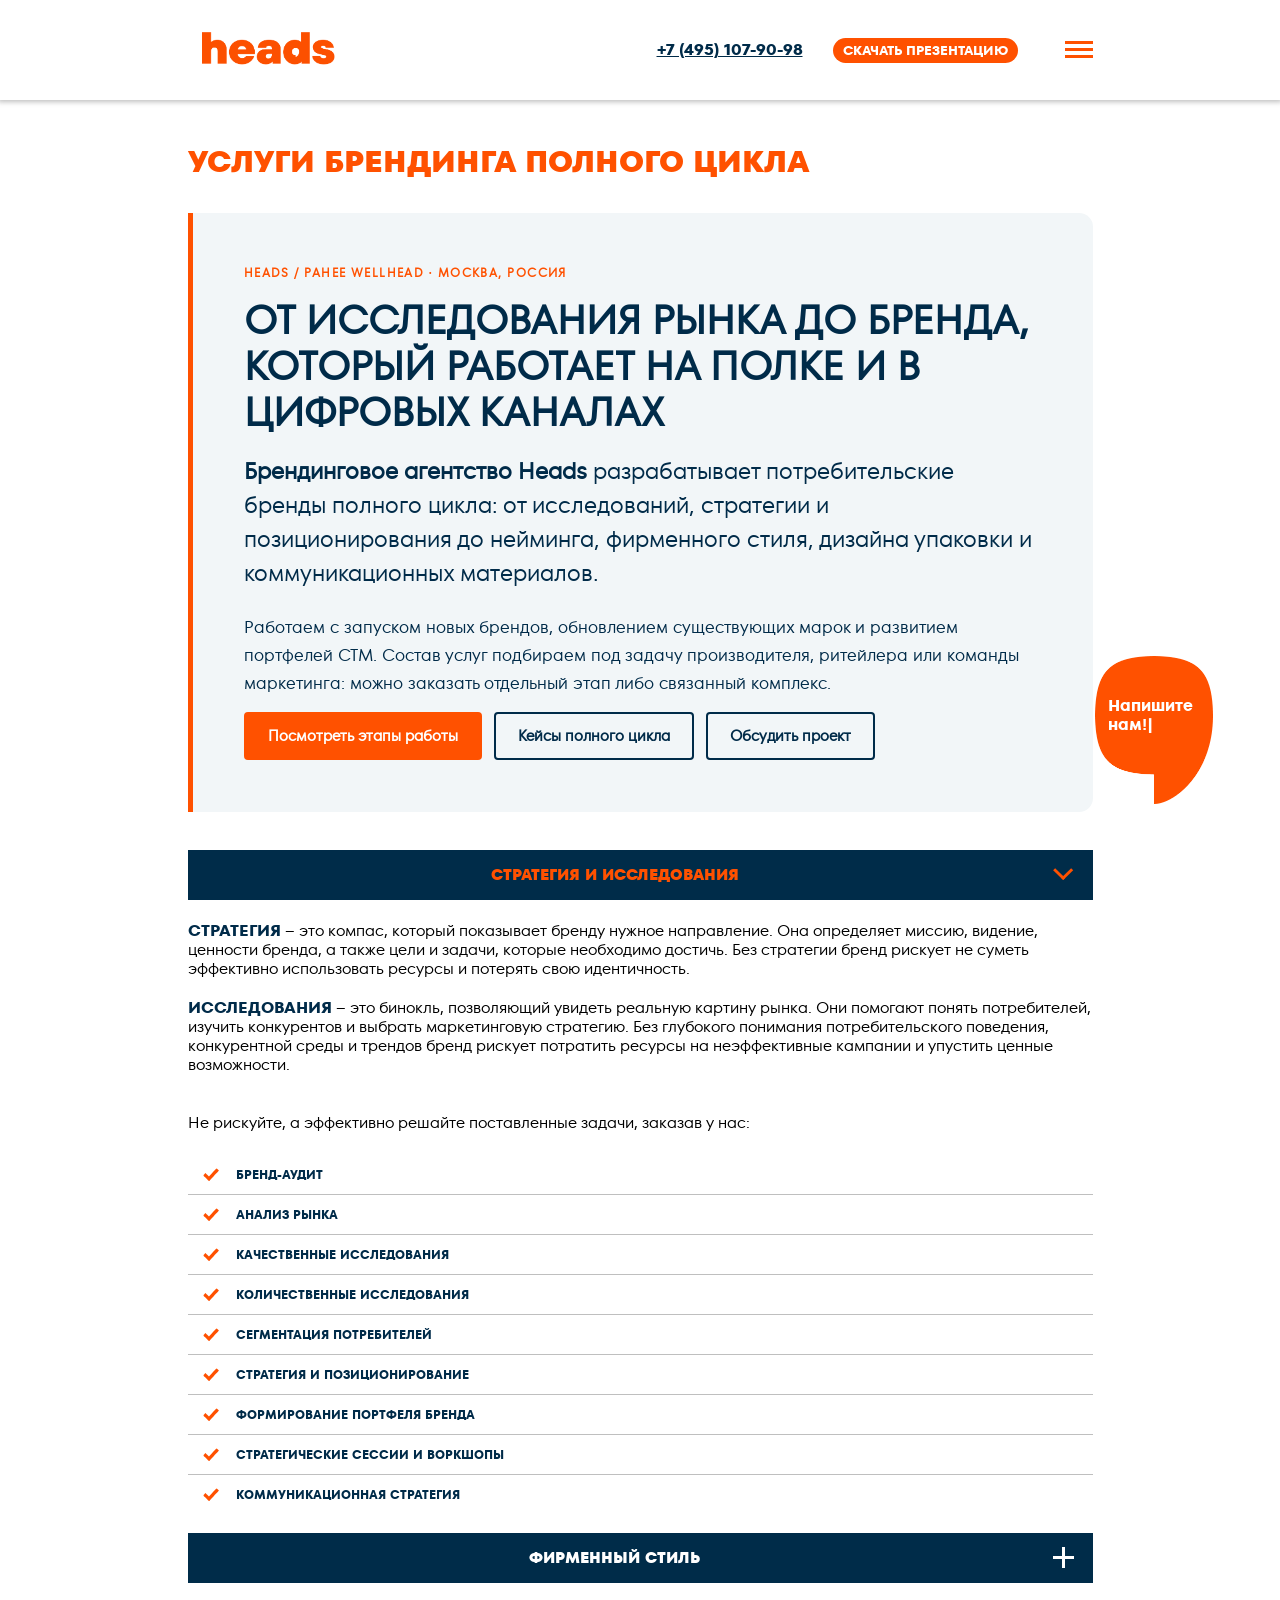
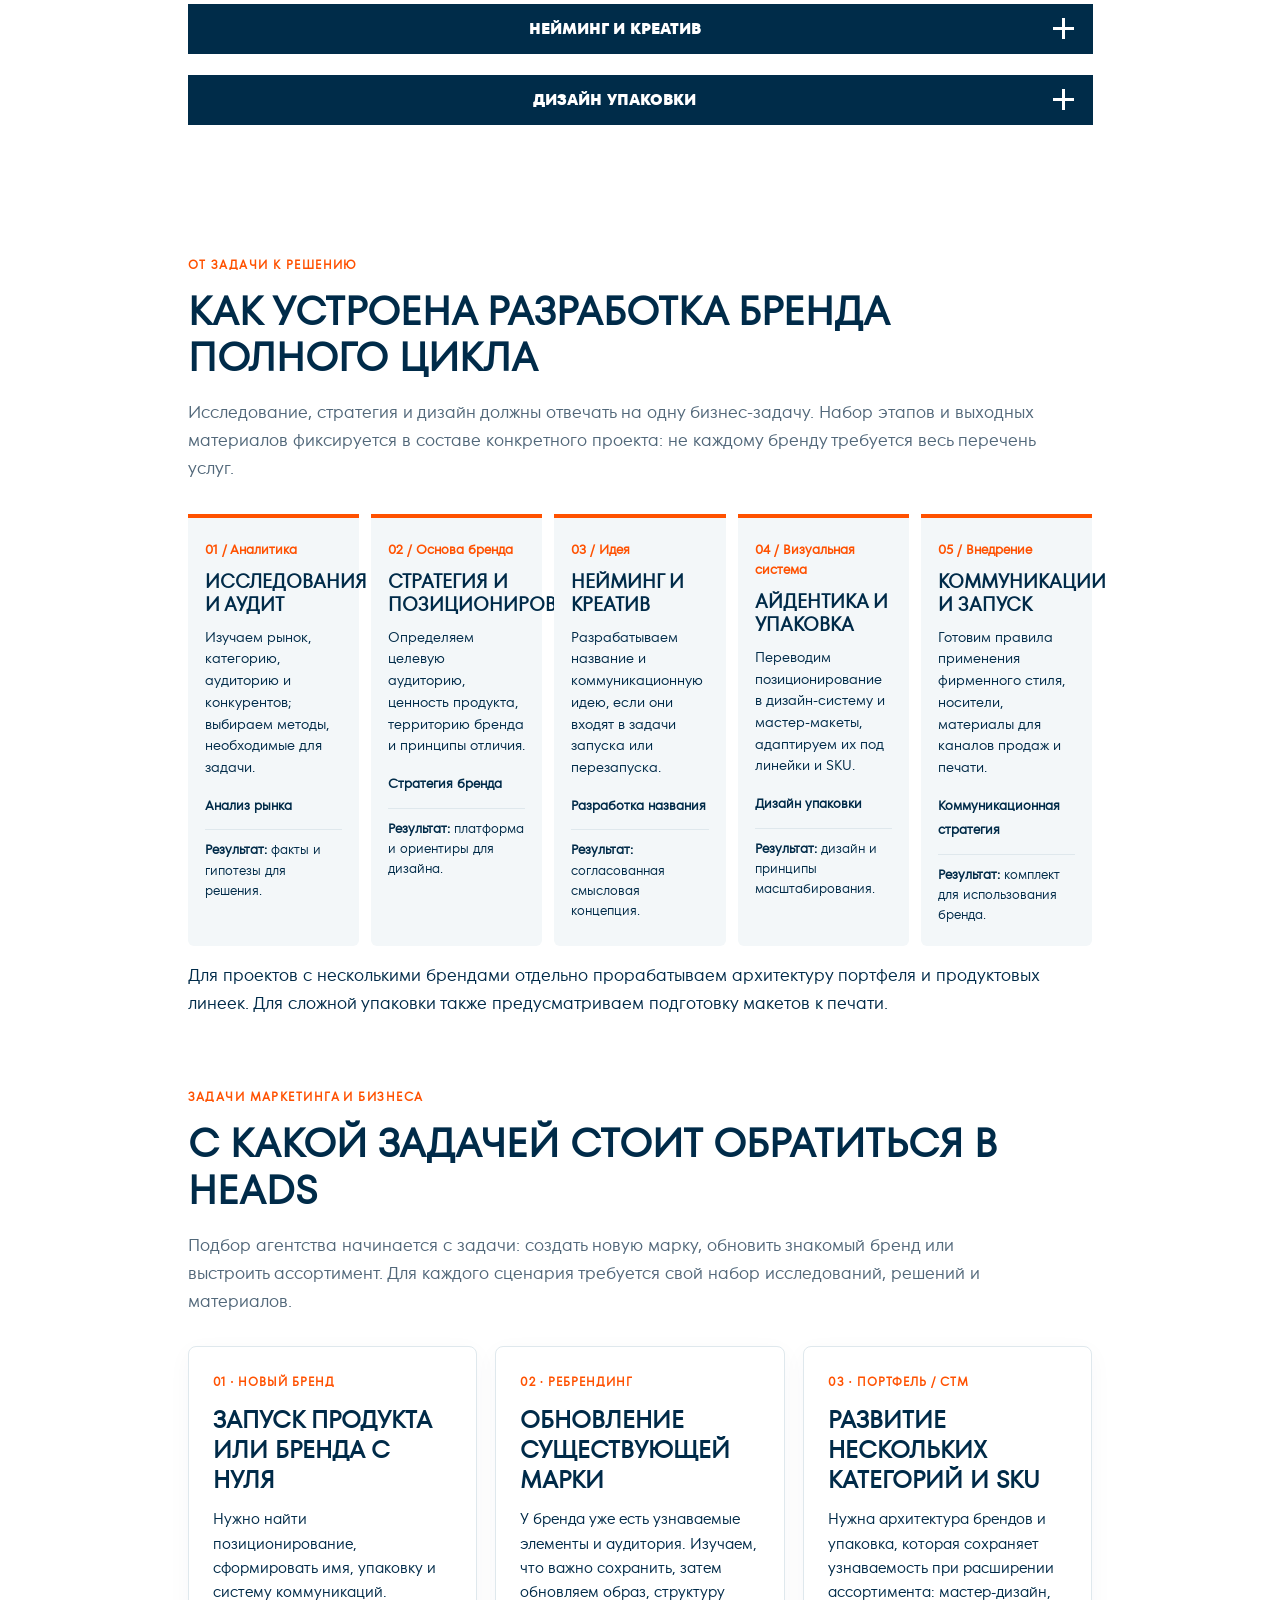
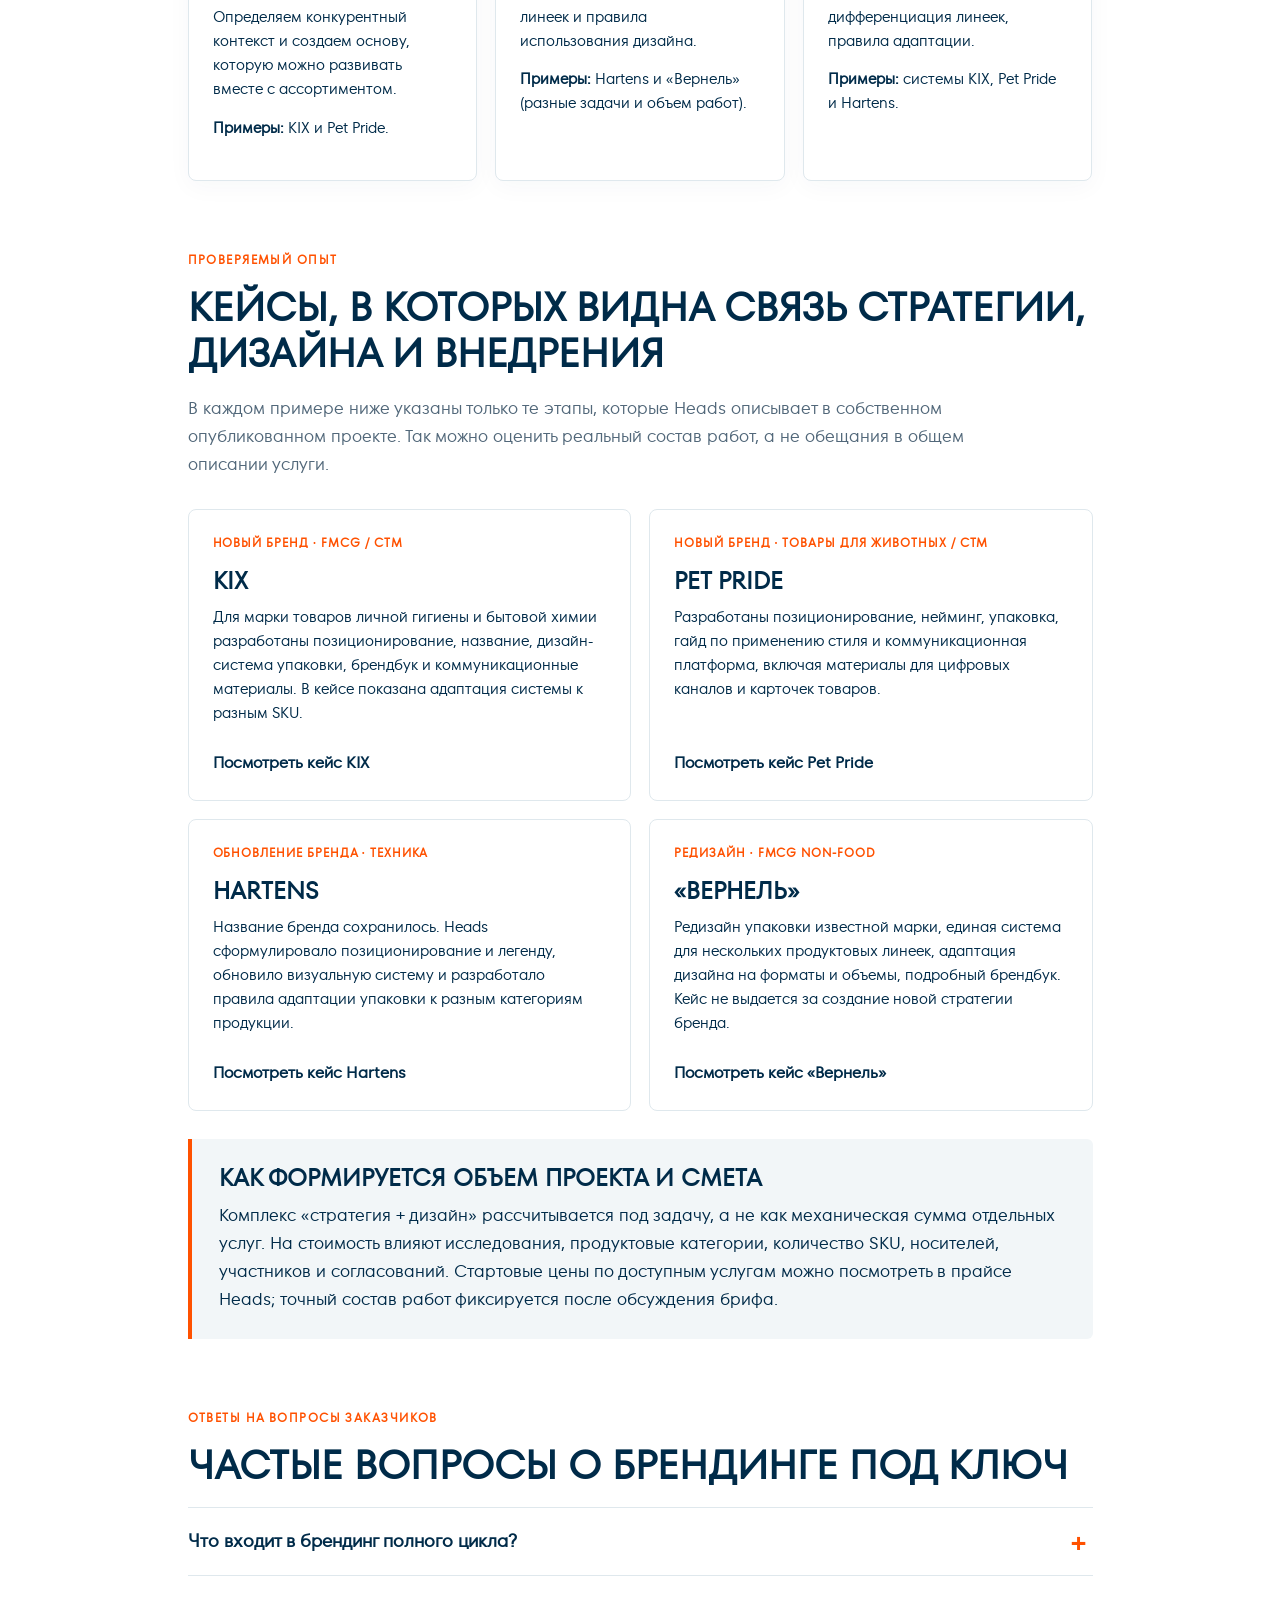
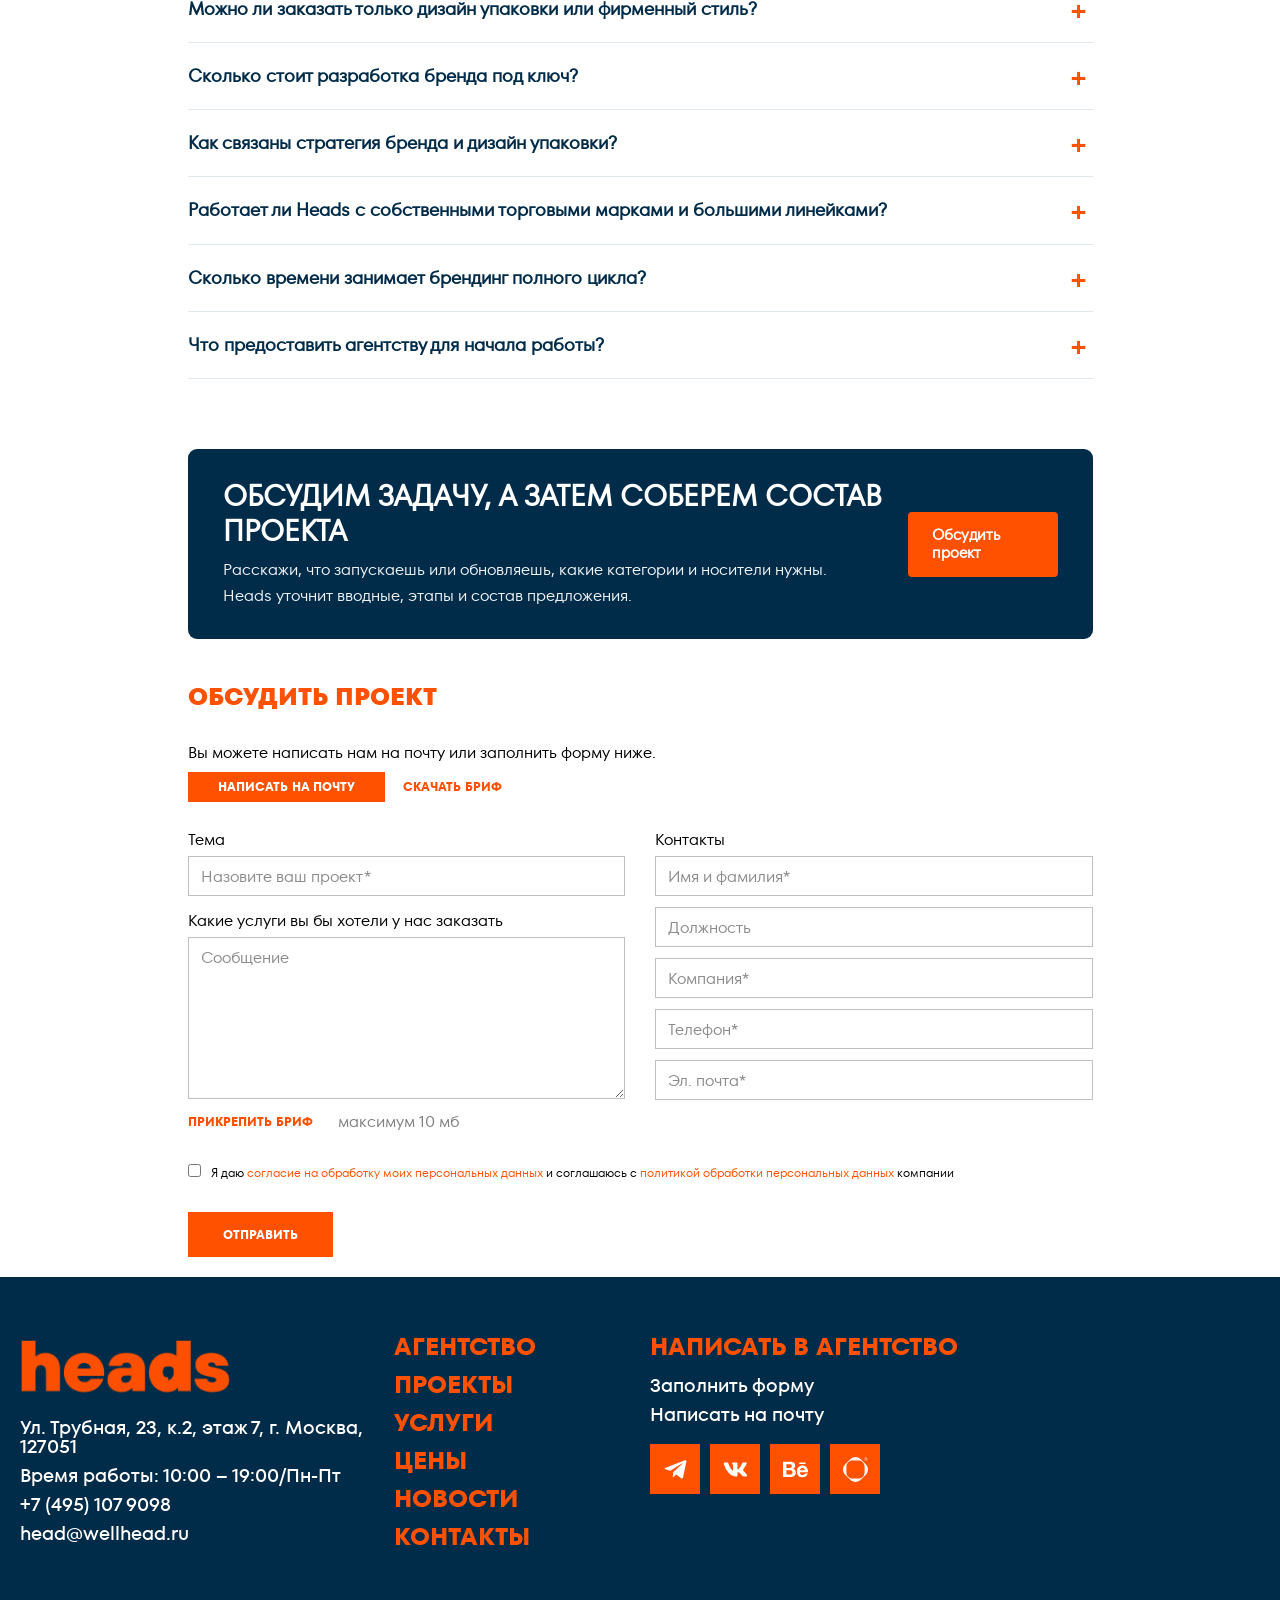
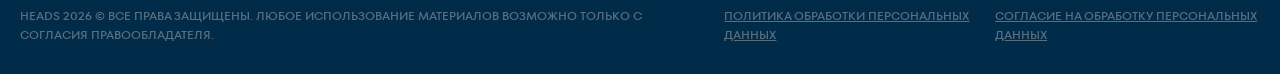
==== commit 29f4c466: "GEO/AEO: полный цикл брендинга, 3 сценария, 4 разрешенных кейса, FAQ и Schema.org" ====
--- a/index.html
+++ b/index.html
@@ -6,13 +6,13 @@
 <meta name="viewport" content="width=device-width, initial-scale=1">
 <meta http-equiv="X-UA-Compatible" content="IE=edge">
 <!-- This site is optimized with the Yoast SEO Premium plugin v26.1 (Yoast SEO v28.4) - https://yoast.com/product/yoast-seo-premium-wordpress/ -->
-	<title>Услуги разработки бренда под ключ — брендинговое агентство Heads</title>
-	<meta name="description" content="Услуги по разработке брендинга в агентстве Heads. Создаем яркие бренды под ключ: комплексные стратегии, уникальный дизайн, проверенные решения.">
+	<title>Брендинг полного цикла и услуги разработки бренда | Heads</title>
+	<meta name="description" content="Heads: брендинг полного цикла для FMCG, ритейла и СТМ. Исследования, позиционирование, нейминг, дизайн упаковки и коммуникации. Этапы и кейсы.">
 	<link rel="canonical" href="https://wellhead.ru/services/">
 	<meta property="og:locale" content="ru_RU">
 	<meta property="og:type" content="article">
-	<meta property="og:title" content="Услуги">
-	<meta property="og:description" content="Услуги по разработке брендинга в агентстве Heads. Создаем яркие бренды под ключ: комплексные стратегии, уникальный дизайн, проверенные решения.">
+	<meta property="og:title" content="Брендинг полного цикла и услуги разработки бренда | Heads">
+	<meta property="og:description" content="Heads: брендинг полного цикла для FMCG, ритейла и СТМ. Исследования, позиционирование, нейминг, дизайн упаковки и коммуникации. Этапы и кейсы.">
 	<meta property="og:url" content="https://wellhead.ru/services/">
 	<meta property="og:site_name" content="Брендинговое агентство Heads">
 	<meta property="article:publisher" content="https://www.facebook.com/wellhead.agency/">
@@ -24,7 +24,7 @@
 	<meta name="twitter:card" content="summary_large_image">
 	<meta name="twitter:label1" content="Примерное время для чтения">
 	<meta name="twitter:data1" content="1 минута">
-	<script type="application/ld+json" class="yoast-schema-graph">{"@context":"https:\/\/schema.org","@graph":[{"@type":["WebPage","CollectionPage"],"@id":"https:\/\/wellhead.ru\/services\/","url":"https:\/\/wellhead.ru\/services\/","name":"Услуги разработки бренда под ключ — брендинговое агентство Heads","isPartOf":{"@id":"https:\/\/wellhead.ru\/#website"},"datePublished":"2024-10-28T10:20:31+00:00","dateModified":"2025-10-10T12:23:02+00:00","description":"Услуги по разработке брендинга в агентстве Heads. Создаем яркие бренды под ключ: комплексные стратегии, уникальный дизайн, проверенные решения.","breadcrumb":{"@id":"https:\/\/wellhead.ru\/services\/#breadcrumb"},"inLanguage":"ru-RU","potentialAction":[{"@type":"ReadAction","target":["https:\/\/wellhead.ru\/services\/"]}],"mainEntity":{"@id":"https:\/\/wellhead.ru\/services\/#catalog"}},{"@type":"BreadcrumbList","@id":"https:\/\/wellhead.ru\/services\/#breadcrumb","itemListElement":[{"@type":"ListItem","position":1,"name":"Брендинговое агентство Heads","item":"https:\/\/wellhead.ru\/"},{"@type":"ListItem","position":2,"name":"Услуги"}]},{"@type":"WebSite","@id":"https:\/\/wellhead.ru\/#website","url":"https:\/\/wellhead.ru\/","name":"Брендинговое агентство Heads","description":"Брендинговое агентство Heads: мы создаем успешные бренды! Стратегическое планирование, маркетинговые исследования и позиционирование, разработка дизайна упаковки и этикетки.","publisher":{"@id":"https:\/\/wellhead.ru\/#organization"},"alternateName":["Heads","Wellhead"],"potentialAction":[{"@type":"SearchAction","target":{"@type":"EntryPoint","urlTemplate":"https:\/\/wellhead.ru\/?s={search_term_string}"},"query-input":{"@type":"PropertyValueSpecification","valueRequired":true,"valueName":"search_term_string"}}],"inLanguage":"ru-RU"},{"@type":"Organization","@id":"https:\/\/wellhead.ru\/#organization","name":"Heads","alternateName":["Wellhead","WELLHEAD","Вэллхэд","Брендинговое агентство Heads","Брендинговое агентство Хэдс"],"url":"https:\/\/wellhead.ru\/","logo":{"@type":"ImageObject","inLanguage":"ru-RU","@id":"https:\/\/wellhead.ru\/#\/schema\/logo\/image\/","url":"https:\/\/wellhead.ru\/wp-content\/uploads\/2026\/10\/logo-1.jpg","contentUrl":"https:\/\/wellhead.ru\/wp-content\/uploads\/2026\/10\/logo-1.jpg","width":833,"height":833,"caption":"Брендинговое агентство Heads"},"image":{"@id":"https:\/\/wellhead.ru\/#\/schema\/logo\/image\/"},"sameAs":["https:\/\/www.facebook.com\/wellhead.agency\/","https:\/\/t.me\/heads_branding","https:\/\/vk.com\/headseffectivebranding","https:\/\/www.behance.net\/heads_branding","https:\/\/dprofile.ru\/heads","https:\/\/www.sostav.ru\/heads","https:\/\/marketing-tech.ru\/companies\/wellhead\/","https:\/\/workspace.ru\/contractors\/heads\/","https:\/\/ratingruneta.ru\/agency-wellhead\/","https:\/\/www.retail.ru\/rbc\/company\/wellhead\/","https:\/\/cmsmagazine.ru\/agencies\/wellhead\/","https:\/\/ruward.ru\/catalog\/wellhead-ru\/"],"legalName":"ООО «ВЭЛЛХЭД»","taxID":"7715766526","telephone":"+7-495-107-90-98","email":"head@wellhead.ru","address":{"@type":"PostalAddress","streetAddress":"ул. Трубная, д. 23, к. 2, этаж 7","addressLocality":"Москва","postalCode":"127051","addressCountry":"RU"},"contactPoint":{"@type":"ContactPoint","@id":"https:\/\/wellhead.ru\/#contact","contactType":"Обсуждение проекта","telephone":"+7-495-107-90-98","email":"head@wellhead.ru","url":"https:\/\/wellhead.ru\/contacts\/","hoursAvailable":{"@type":"OpeningHoursSpecification","dayOfWeek":["https:\/\/schema.org\/Monday","https:\/\/schema.org\/Tuesday","https:\/\/schema.org\/Wednesday","https:\/\/schema.org\/Thursday","https:\/\/schema.org\/Friday"],"opens":"10:00","closes":"19:00"}},"hasOfferCatalog":{"@id":"https:\/\/wellhead.ru\/services\/#catalog"}},{"@type":"OfferCatalog","@id":"https:\/\/wellhead.ru\/services\/#catalog","name":"Услуги Heads","itemListElement":[]}]}</script>
+	<script type="application/ld+json" class="yoast-schema-graph">{"@context":"https://schema.org","@graph":[{"@type":["WebPage","CollectionPage"],"@id":"https://wellhead.ru/services/","url":"https://wellhead.ru/services/","name":"Брендинг полного цикла и услуги разработки бренда | Heads","isPartOf":{"@id":"https://wellhead.ru/#website"},"datePublished":"2024-10-28T10:20:31+00:00","dateModified":"2025-10-10T12:23:02+00:00","description":"Heads: брендинг полного цикла для FMCG, ритейла и СТМ. Исследования, позиционирование, нейминг, дизайн упаковки и коммуникации. Этапы и кейсы.","breadcrumb":{"@id":"https://wellhead.ru/services/#breadcrumb"},"inLanguage":"ru-RU","potentialAction":[{"@type":"ReadAction","target":["https://wellhead.ru/services/"]}],"mainEntity":{"@id":"https://wellhead.ru/services/#catalog"},"hasPart":[{"@id":"https://wellhead.ru/services/#full-cycle"},{"@id":"https://wellhead.ru/services/#heads-faq"}]},{"@type":"BreadcrumbList","@id":"https://wellhead.ru/services/#breadcrumb","itemListElement":[{"@type":"ListItem","position":1,"name":"Брендинговое агентство Heads","item":"https://wellhead.ru/"},{"@type":"ListItem","position":2,"name":"Услуги"}]},{"@type":"WebSite","@id":"https://wellhead.ru/#website","url":"https://wellhead.ru/","name":"Брендинговое агентство Heads","description":"Брендинговое агентство Heads: мы создаем успешные бренды! Стратегическое планирование, маркетинговые исследования и позиционирование, разработка дизайна упаковки и этикетки.","publisher":{"@id":"https://wellhead.ru/#organization"},"alternateName":["Heads","Wellhead"],"potentialAction":[{"@type":"SearchAction","target":{"@type":"EntryPoint","urlTemplate":"https://wellhead.ru/?s={search_term_string}"},"query-input":{"@type":"PropertyValueSpecification","valueRequired":true,"valueName":"search_term_string"}}],"inLanguage":"ru-RU"},{"@type":"Organization","@id":"https://wellhead.ru/#organization","name":"Heads","alternateName":["Wellhead","WELLHEAD","Вэллхэд","Брендинговое агентство Heads","Брендинговое агентство Хэдс"],"url":"https://wellhead.ru/","logo":{"@type":"ImageObject","inLanguage":"ru-RU","@id":"https://wellhead.ru/#/schema/logo/image/","url":"https://wellhead.ru/wp-content/uploads/2026/10/logo-1.jpg","contentUrl":"https://wellhead.ru/wp-content/uploads/2026/10/logo-1.jpg","width":833,"height":833,"caption":"Брендинговое агентство Heads"},"image":{"@id":"https://wellhead.ru/#/schema/logo/image/"},"sameAs":["https://www.facebook.com/wellhead.agency/","https://t.me/heads_branding","https://vk.com/headseffectivebranding","https://www.behance.net/heads_branding","https://dprofile.ru/heads","https://www.sostav.ru/heads","https://marketing-tech.ru/companies/wellhead/","https://workspace.ru/contractors/heads/","https://ratingruneta.ru/agency-wellhead/","https://www.retail.ru/rbc/company/wellhead/","https://cmsmagazine.ru/agencies/wellhead/","https://ruward.ru/catalog/wellhead-ru/"],"legalName":"ООО «ВЭЛЛХЭД»","taxID":"7715766526","telephone":"+7-495-107-90-98","email":"head@wellhead.ru","address":{"@type":"PostalAddress","streetAddress":"ул. Трубная, д. 23, к. 2, этаж 7","addressLocality":"Москва","postalCode":"127051","addressCountry":"RU"},"contactPoint":{"@type":"ContactPoint","@id":"https://wellhead.ru/#contact","contactType":"Обсуждение проекта","telephone":"+7-495-107-90-98","email":"head@wellhead.ru","url":"https://wellhead.ru/contacts/","hoursAvailable":{"@type":"OpeningHoursSpecification","dayOfWeek":["https://schema.org/Monday","https://schema.org/Tuesday","https://schema.org/Wednesday","https://schema.org/Thursday","https://schema.org/Friday"],"opens":"10:00","closes":"19:00"}},"hasOfferCatalog":{"@id":"https://wellhead.ru/services/#catalog"}},{"@type":"OfferCatalog","@id":"https://wellhead.ru/services/#catalog","name":"Услуги Heads","itemListElement":[{"@type":"OfferCatalog","name":"Стратегия и исследования","url":"https://wellhead.ru/services/strategija-i-pozicionirovanie/"},{"@type":"OfferCatalog","name":"Фирменный стиль","url":"https://wellhead.ru/services/firmennyj-stil/"},{"@type":"OfferCatalog","name":"Нейминг и креатив","url":"https://wellhead.ru/services/nazvanie-brenda/"},{"@type":"OfferCatalog","name":"Дизайн упаковки","url":"https://wellhead.ru/services/dizajn-upakovki/"}]},{"@type":"Service","@id":"https://wellhead.ru/services/#full-cycle","name":"Разработка бренда полного цикла","description":"Исследования, стратегия и позиционирование, нейминг, фирменный стиль, дизайн упаковки и коммуникации в составе согласованного проекта.","serviceType":"Брендинг полного цикла","provider":{"@id":"https://wellhead.ru/#organization"},"areaServed":{"@type":"Country","name":"Россия"},"url":"https://wellhead.ru/services/"},{"@type":"FAQPage","@id":"https://wellhead.ru/services/#heads-faq","url":"https://wellhead.ru/services/#heads-faq","inLanguage":"ru-RU","mainEntity":[{"@type":"Question","name":"Что входит в брендинг полного цикла?","acceptedAnswer":{"@type":"Answer","text":"Состав зависит от задачи. В проект могут входить исследования рынка и аудитории, стратегия и позиционирование, нейминг, фирменный стиль, дизайн упаковки, брендбук и коммуникационные материалы. До начала работы определяем этапы и итоговые материалы каждого этапа."}},{"@type":"Question","name":"Можно ли заказать только дизайн упаковки или фирменный стиль?","acceptedAnswer":{"@type":"Answer","text":"Да. Heads выполняет отдельные услуги, в том числе дизайн упаковки, фирменный стиль, исследования и нейминг. Если у бренда уже есть стратегия и позиционирование, можно использовать их как основу для дизайн-проекта."}},{"@type":"Question","name":"Сколько стоит разработка бренда под ключ?","acceptedAnswer":{"@type":"Answer","text":"Единой цены на полный цикл нет: смета зависит от состава работ, объема исследований, числа продуктовых категорий и SKU, числа носителей и этапов согласования. Стартовые цены на отдельные услуги указаны в прайсе как «от»; стоимость комплексного проекта рассчитываем под бриф."}},{"@type":"Question","name":"Как связаны стратегия бренда и дизайн упаковки?","acceptedAnswer":{"@type":"Answer","text":"Стратегия определяет аудиторию, позиционирование, обещание бренда и принципы отличия от конкурентов. Эти решения затем переводятся в визуальную систему, структуру упаковки и коммуникации. При готовой стратегии можно начинать с дизайна, а при ее отсутствии уточнить необходимые исследования."}},{"@type":"Question","name":"Работает ли Heads с собственными торговыми марками и большими линейками?","acceptedAnswer":{"@type":"Answer","text":"Да. В опубликованных кейсах KIX и Pet Pride показаны создание СТМ и дизайн-системы для разных категорий. В проекте Hartens показана адаптация существующего бренда на разные товарные группы. Количество SKU и необходимые форматы определяются брифом."}},{"@type":"Question","name":"Сколько времени занимает брендинг полного цикла?","acceptedAnswer":{"@type":"Answer","text":"Срок зависит от числа этапов, глубины исследований, объема ассортимента, наличия исходных материалов и согласований. Календарь проекта и контрольные точки определяются после обсуждения задачи. Универсального срока для всех брендов нет."}},{"@type":"Question","name":"Что предоставить агентству для начала работы?","acceptedAnswer":{"@type":"Answer","text":"Опиши задачу, продуктовые категории, аудиторию, желаемые результаты и ограничения. Если есть бриф, исследования, существующий брендбук или примеры упаковки, их можно приложить к заявке. Даже без готового брифа можно начать с описания проекта и обсудить дальнейшие шаги."}}]}]}</script>
 	<!-- / Yoast SEO Premium plugin. -->
 
 
@@ -236,7 +236,7 @@
 
 	<!-- Global site tag (gtag.js) - Google Analytics -->
 <!-- Yandex.Metrika counter --> <!-- /Yandex.Metrika counter -->
-<link rel="stylesheet" href="preview.css"></head>
+<link rel="stylesheet" href="preview.css"><link rel="stylesheet" href="geo-enhancements.css"></head>
 
 <body class="wp-singular page-template-default page page-id-11997 page-parent wp-custom-logo wp-theme-Total wp-child-theme-total-child-theme theme-Total woocommerce-no-js wpex-theme wpex-responsive full-width-main-layout has-composer wpex-live-site content-full-width has-topbar has-breadcrumbs hasnt-overlay-header smooth-fonts wpex-mobile-toggle-menu-icon_buttons has-mobile-menu comment-avatars-disabled wpex-disable-mm-focus-styles wpb-js-composer js-comp-ver-8.6.1 vc_responsive elementor-default elementor-kit-13077">
 
@@ -328,7 +328,7 @@
 
 	
 	<div class="page-header-inner container clr">
-		<h1 class="page-header-title wpex-clr" itemprop="headline"><span>Услуги</span></h1>	</div><!-- .page-header-inner -->
+		<h1 class="page-header-title wpex-clr" itemprop="headline"><span>Услуги брендинга полного цикла</span></h1>	</div><!-- .page-header-inner -->
 
 	</header><!-- .page-header -->
 
@@ -347,7 +347,20 @@
 <article id="single-blocks" class="single-page-article wpex-clr">
 
 	
-<div class="single-content single-page-content entry clr"><div class="wpb-content-wrapper"><div class="vc_row wpb_row vc_row-fluid"><div class="wpb_column vc_column_container vc_col-sm-12"><div class="vc_column-inner"><div class="wpb_wrapper">
+<div class="single-content single-page-content entry clr"><div class="wpb-content-wrapper">
+<!-- HEADS GEO/AEO: commercial answer capsule and direct navigation; visible to crawlers -->
+<section id="heads-geo-overview" class="heads-geo heads-geo-intro" aria-labelledby="heads-geo-intro-title" data-geo-version="2026-11-12">
+  <p class="heads-geo-eyebrow">Heads / ранее Wellhead · Москва, Россия</p>
+  <h2 id="heads-geo-intro-title">От исследования рынка до бренда, который работает на полке и в цифровых каналах</h2>
+  <p class="heads-geo-lead"><strong>Брендинговое агентство Heads</strong> разрабатывает потребительские бренды полного цикла: от исследований, стратегии и позиционирования до нейминга, фирменного стиля, дизайна упаковки и коммуникационных материалов.</p>
+  <p>Работаем с запуском новых брендов, обновлением существующих марок и развитием портфелей СТМ. Состав услуг подбираем под задачу производителя, ритейлера или команды маркетинга: можно заказать отдельный этап либо связанный комплекс.</p>
+  <nav class="heads-geo-quicklinks" aria-label="Разделы страницы о брендинге полного цикла">
+    <a class="heads-geo-cta" href="#heads-process">Посмотреть этапы работы</a>
+    <a class="heads-geo-cta heads-geo-cta-outline" href="#heads-cases">Кейсы полного цикла</a>
+    <a class="heads-geo-cta heads-geo-cta-outline" href="#new-clients">Обсудить проект</a>
+  </nav>
+</section>
+<div class="vc_row wpb_row vc_row-fluid"><div class="wpb_column vc_column_container vc_col-sm-12"><div class="vc_column-inner"><div class="wpb_wrapper">
 	<div class="wpb_raw_code wpb_raw_html wpb_content_element">
 		<div class="wpb_wrapper">
 			<link rel="stylesheet" href="assets/a97067fb8b-style.css">
@@ -478,7 +491,104 @@
     </div>
 		</div>
 	</div>
-</div></div></div></div><div class="vc_row wpb_row vc_row-fluid vc_custom_1730301364186 no-bottom-margins"><div class="wpb_column vc_column_container vc_col-sm-12"><div class="vc_column-inner"><div class="wpb_wrapper"><div class="vcex-shortcode clr">
+</div></div></div></div>
+<!-- HEADS GEO/AEO: added as server-readable HTML before the original contact form -->
+<section id="heads-process" class="heads-geo heads-geo-section" aria-labelledby="heads-process-title">
+  <p class="heads-geo-eyebrow">От задачи к решению</p>
+  <h2 id="heads-process-title">Как устроена разработка бренда полного цикла</h2>
+  <p class="heads-geo-section-intro">Исследование, стратегия и дизайн должны отвечать на одну бизнес-задачу. Набор этапов и выходных материалов фиксируется в составе конкретного проекта: не каждому бренду требуется весь перечень услуг.</p>
+  <ol class="heads-geo-timeline">
+    <li><span class="heads-geo-step-no">01 / Аналитика</span><h3>Исследования и аудит</h3><p>Изучаем рынок, категорию, аудиторию и конкурентов; выбираем методы, необходимые для задачи.</p><a href="https://wellhead.ru/services/analiz-rynka/">Анализ рынка</a><p class="heads-geo-outcome"><strong>Результат:</strong> факты и гипотезы для решения.</p></li>
+    <li><span class="heads-geo-step-no">02 / Основа бренда</span><h3>Стратегия и позиционирование</h3><p>Определяем целевую аудиторию, ценность продукта, территорию бренда и принципы отличия.</p><a href="https://wellhead.ru/services/strategija-i-pozicionirovanie/">Стратегия бренда</a><p class="heads-geo-outcome"><strong>Результат:</strong> платформа и ориентиры для дизайна.</p></li>
+    <li><span class="heads-geo-step-no">03 / Идея</span><h3>Нейминг и креатив</h3><p>Разрабатываем название и коммуникационную идею, если они входят в задачи запуска или перезапуска.</p><a href="https://wellhead.ru/services/nazvanie-brenda/">Разработка названия</a><p class="heads-geo-outcome"><strong>Результат:</strong> согласованная смысловая концепция.</p></li>
+    <li><span class="heads-geo-step-no">04 / Визуальная система</span><h3>Айдентика и упаковка</h3><p>Переводим позиционирование в дизайн-систему и мастер-макеты, адаптируем их под линейки и SKU.</p><a href="https://wellhead.ru/services/dizajn-upakovki/">Дизайн упаковки</a><p class="heads-geo-outcome"><strong>Результат:</strong> дизайн и принципы масштабирования.</p></li>
+    <li><span class="heads-geo-step-no">05 / Внедрение</span><h3>Коммуникации и запуск</h3><p>Готовим правила применения фирменного стиля, носители, материалы для каналов продаж и печати.</p><a href="https://wellhead.ru/services/kommunikacionnaja-strategija/">Коммуникационная стратегия</a><p class="heads-geo-outcome"><strong>Результат:</strong> комплект для использования бренда.</p></li>
+  </ol>
+  <p>Для проектов с несколькими брендами отдельно прорабатываем <a href="https://wellhead.ru/services/formirovanie-portfelja-brendov/">архитектуру портфеля и продуктовых линеек</a>. Для сложной упаковки также предусматриваем <a href="https://wellhead.ru/services/podgotovka-k-pechati/">подготовку макетов к печати</a>.</p>
+</section>
+
+<section id="heads-scenarios" class="heads-geo heads-geo-section" aria-labelledby="heads-scenarios-title">
+  <p class="heads-geo-eyebrow">Задачи маркетинга и бизнеса</p>
+  <h2 id="heads-scenarios-title">С какой задачей стоит обратиться в Heads</h2>
+  <p class="heads-geo-section-intro">Подбор агентства начинается с задачи: создать новую марку, обновить знакомый бренд или выстроить ассортимент. Для каждого сценария требуется свой набор исследований, решений и материалов.</p>
+  <div class="heads-geo-cards">
+    <article class="heads-geo-card">
+      <p class="heads-geo-card-tag">01 · Новый бренд</p>
+      <h3>Запуск продукта или бренда с нуля</h3>
+      <p>Нужно найти позиционирование, сформировать имя, упаковку и систему коммуникаций. Определяем конкурентный контекст и создаем основу, которую можно развивать вместе с ассортиментом.</p>
+      <p><strong>Примеры:</strong> KIX и Pet Pride.</p>
+    </article>
+    <article class="heads-geo-card">
+      <p class="heads-geo-card-tag">02 · Ребрендинг</p>
+      <h3>Обновление существующей марки</h3>
+      <p>У бренда уже есть узнаваемые элементы и аудитория. Изучаем, что важно сохранить, затем обновляем образ, структуру линеек и правила использования дизайна.</p>
+      <p><strong>Примеры:</strong> Hartens и «Вернель» (разные задачи и объем работ).</p>
+    </article>
+    <article class="heads-geo-card">
+      <p class="heads-geo-card-tag">03 · Портфель / СТМ</p>
+      <h3>Развитие нескольких категорий и SKU</h3>
+      <p>Нужна архитектура брендов и упаковка, которая сохраняет узнаваемость при расширении ассортимента: мастер-дизайн, дифференциация линеек, правила адаптации.</p>
+      <p><strong>Примеры:</strong> системы KIX, Pet Pride и Hartens.</p>
+    </article>
+  </div>
+</section>
+
+<section id="heads-cases" class="heads-geo heads-geo-section" aria-labelledby="heads-cases-title">
+  <p class="heads-geo-eyebrow">Проверяемый опыт</p>
+  <h2 id="heads-cases-title">Кейсы, в которых видна связь стратегии, дизайна и внедрения</h2>
+  <p class="heads-geo-section-intro">В каждом примере ниже указаны только те этапы, которые Heads описывает в собственном опубликованном проекте. Так можно оценить реальный состав работ, а не обещания в общем описании услуги.</p>
+  <div class="heads-geo-cases">
+    <article class="heads-geo-case">
+      <p class="heads-geo-card-tag">Новый бренд · FMCG / СТМ</p>
+      <h3>KIX</h3>
+      <p>Для марки товаров личной гигиены и бытовой химии разработаны позиционирование, название, дизайн-система упаковки, брендбук и коммуникационные материалы. В кейсе показана адаптация системы к разным SKU.</p>
+      <a href="https://wellhead.ru/projects/kix/">Посмотреть кейс KIX</a>
+    </article>
+    <article class="heads-geo-case">
+      <p class="heads-geo-card-tag">Новый бренд · товары для животных / СТМ</p>
+      <h3>Pet Pride</h3>
+      <p>Разработаны позиционирование, нейминг, упаковка, гайд по применению стиля и коммуникационная платформа, включая материалы для цифровых каналов и карточек товаров.</p>
+      <a href="https://wellhead.ru/projects/pet-pride/">Посмотреть кейс Pet Pride</a>
+    </article>
+    <article class="heads-geo-case">
+      <p class="heads-geo-card-tag">Обновление бренда · техника</p>
+      <h3>Hartens</h3>
+      <p>Название бренда сохранилось. Heads сформулировало позиционирование и легенду, обновило визуальную систему и разработало правила адаптации упаковки к разным категориям продукции.</p>
+      <a href="https://wellhead.ru/projects/hartens/">Посмотреть кейс Hartens</a>
+    </article>
+    <article class="heads-geo-case">
+      <p class="heads-geo-card-tag">Редизайн · FMCG non-food</p>
+      <h3>«Вернель»</h3>
+      <p>Редизайн упаковки известной марки, единая система для нескольких продуктовых линеек, адаптация дизайна на форматы и объемы, подробный брендбук. Кейс не выдается за создание новой стратегии бренда.</p>
+      <a href="https://wellhead.ru/projects/redizajn-brenda-vernel/">Посмотреть кейс «Вернель»</a>
+    </article>
+  </div>
+  <div class="heads-geo-note">
+    <h3>Как формируется объем проекта и смета</h3>
+    <p>Комплекс «стратегия + дизайн» рассчитывается под задачу, а не как механическая сумма отдельных услуг. На стоимость влияют исследования, продуктовые категории, количество SKU, носителей, участников и согласований. Стартовые цены по доступным услугам можно посмотреть в <a href="https://wellhead.ru/prices/">прайсе Heads</a>; точный состав работ фиксируется после обсуждения брифа.</p>
+  </div>
+</section>
+
+<section id="heads-faq" class="heads-geo heads-geo-section heads-geo-faq" aria-labelledby="heads-faq-title">
+  <p class="heads-geo-eyebrow">Ответы на вопросы заказчиков</p>
+  <h2 id="heads-faq-title">Частые вопросы о брендинге под ключ</h2>
+  <details><summary>Что входит в брендинг полного цикла?</summary><div class="heads-geo-answer"><p>Состав зависит от задачи. В проект могут входить исследования рынка и аудитории, стратегия и позиционирование, нейминг, фирменный стиль, дизайн упаковки, брендбук и коммуникационные материалы. До начала работы определяем этапы и итоговые материалы каждого этапа.</p></div></details>
+  <details><summary>Можно ли заказать только дизайн упаковки или фирменный стиль?</summary><div class="heads-geo-answer"><p>Да. Heads выполняет отдельные услуги, в том числе дизайн упаковки, фирменный стиль, исследования и нейминг. Если у бренда уже есть стратегия и позиционирование, можно использовать их как основу для дизайн-проекта.</p></div></details>
+  <details><summary>Сколько стоит разработка бренда под ключ?</summary><div class="heads-geo-answer"><p>Единой цены на полный цикл нет: смета зависит от состава работ, объема исследований, числа продуктовых категорий и SKU, числа носителей и этапов согласования. Стартовые цены на отдельные услуги указаны в прайсе как «от»; стоимость комплексного проекта рассчитываем под бриф.</p></div></details>
+  <details><summary>Как связаны стратегия бренда и дизайн упаковки?</summary><div class="heads-geo-answer"><p>Стратегия определяет аудиторию, позиционирование, обещание бренда и принципы отличия от конкурентов. Эти решения затем переводятся в визуальную систему, структуру упаковки и коммуникации. При готовой стратегии можно начинать с дизайна, а при ее отсутствии уточнить необходимые исследования.</p></div></details>
+  <details><summary>Работает ли Heads с собственными торговыми марками и большими линейками?</summary><div class="heads-geo-answer"><p>Да. В опубликованных кейсах KIX и Pet Pride показаны создание СТМ и дизайн-системы для разных категорий. В проекте Hartens показана адаптация существующего бренда на разные товарные группы. Количество SKU и необходимые форматы определяются брифом.</p></div></details>
+  <details><summary>Сколько времени занимает брендинг полного цикла?</summary><div class="heads-geo-answer"><p>Срок зависит от числа этапов, глубины исследований, объема ассортимента, наличия исходных материалов и согласований. Календарь проекта и контрольные точки определяются после обсуждения задачи. Универсального срока для всех брендов нет.</p></div></details>
+  <details><summary>Что предоставить агентству для начала работы?</summary><div class="heads-geo-answer"><p>Опиши задачу, продуктовые категории, аудиторию, желаемые результаты и ограничения. Если есть бриф, исследования, существующий брендбук или примеры упаковки, их можно приложить к заявке. Даже без готового брифа можно начать с описания проекта и обсудить дальнейшие шаги.</p></div></details>
+</section>
+
+<section class="heads-geo heads-geo-bottom-cta" aria-label="Обсудить разработку бренда">
+  <div>
+    <h2>Обсудим задачу, а затем соберем состав проекта</h2>
+    <p>Расскажи, что запускаешь или обновляешь, какие категории и носители нужны. Heads уточнит вводные, этапы и состав предложения.</p>
+  </div>
+  <a class="heads-geo-cta" href="#new-clients">Обсудить проект</a>
+</section>
+<div class="vc_row wpb_row vc_row-fluid vc_custom_1730301364186 no-bottom-margins"><div class="wpb_column vc_column_container vc_col-sm-12"><div class="vc_column-inner"><div class="wpb_wrapper"><div class="vcex-shortcode clr">
 <div class="wpcf7 no-js" id="wpcf7-f2108-p11997-o1" lang="ru-RU" dir="ltr" data-wpcf7-id="2108">
 <div class="screen-reader-response"><p role="status" aria-live="polite" aria-atomic="true"></p> <ul></ul></div>
 <form method="post" class="wpcf7-form init" aria-label="Контактная форма" data-status="init" data-preview-form="project">
--- a/geo-enhancements.css
+++ b/geo-enhancements.css
@@ -0,0 +1,54 @@
+/* GEO/AEO additions for /services/. Scoped to preserve the original Heads layout. */
+.heads-geo {--heads-navy:#002b49;--heads-orange:#ff5100;--heads-muted:#52687a;--heads-line:#dfe8ed;color:var(--heads-navy);font-family:inherit;line-height:1.55}
+.heads-geo *{box-sizing:border-box}
+.heads-geo h2,.heads-geo h3,.heads-geo p{margin-top:0}
+.heads-geo h2{font-family:inherit;color:var(--heads-navy);font-size:clamp(27px,3.1vw,42px);font-weight:700;line-height:1.16;margin-bottom:18px}
+.heads-geo h3{font-family:inherit;color:var(--heads-navy);font-size:clamp(19px,2vw,24px);font-weight:700;line-height:1.24;margin-bottom:12px}
+.heads-geo p{color:var(--heads-navy);font-size:17px;line-height:1.65;margin-bottom:14px}
+.heads-geo a{color:var(--heads-navy);text-decoration-color:var(--heads-orange);text-underline-offset:4px}
+.heads-geo a:focus-visible,.heads-geo summary:focus-visible{outline:3px solid var(--heads-orange);outline-offset:4px}
+.heads-geo-eyebrow{font-size:12px!important;color:var(--heads-orange)!important;font-weight:700;letter-spacing:.12em;text-transform:uppercase;margin-bottom:14px!important}
+.heads-geo-lead{font-size:clamp(18px,2vw,23px)!important;line-height:1.48!important;max-width:850px}
+.heads-geo-intro{background:#f2f6f8;border-left:5px solid var(--heads-orange);padding:clamp(24px,4vw,52px);margin:4px 0 38px;border-radius:0 14px 14px 0}
+.heads-geo-intro .heads-geo-lead{margin-bottom:24px}
+.heads-geo-quicklinks{display:flex;gap:12px;flex-wrap:wrap;align-items:center}
+.heads-geo-cta{display:inline-flex;align-items:center;justify-content:center;min-height:48px;padding:12px 22px;border:2px solid var(--heads-orange);background:var(--heads-orange);color:#fff!important;text-decoration:none!important;border-radius:4px;font-size:15px;font-weight:700;line-height:1.25;transition:background .15s,color .15s}
+.heads-geo-cta:hover{background:#d84400;border-color:#d84400;color:#fff!important}
+.heads-geo-cta-outline{background:transparent;color:var(--heads-navy)!important;border-color:var(--heads-navy)}
+.heads-geo-cta-outline:hover{background:var(--heads-navy);border-color:var(--heads-navy);color:#fff!important}
+.heads-geo-section{margin:70px 0}
+.heads-geo-section .heads-geo-section-intro{max-width:850px;margin-bottom:30px;color:var(--heads-muted)}
+.heads-geo-timeline{display:grid;grid-template-columns:repeat(5,minmax(0,1fr));padding:0!important;margin:30px 0 16px!important;list-style:none!important;gap:12px}
+.heads-geo-timeline li{min-width:0;list-style:none;background:#f3f7f9;border-top:4px solid var(--heads-orange);padding:22px 17px 20px;border-radius:0 0 6px 6px}
+.heads-geo-step-no{display:block;font-size:13px;font-weight:700;color:var(--heads-orange);margin-bottom:10px}
+.heads-geo-timeline h3{font-size:19px;margin-bottom:10px}
+.heads-geo-timeline p{font-size:14px;line-height:1.55}
+.heads-geo-timeline a{font-size:13px;font-weight:700}
+.heads-geo-outcome{margin:12px 0 0!important;padding-top:10px;border-top:1px solid var(--heads-line);font-size:13px!important}
+.heads-geo-cards{display:grid;grid-template-columns:repeat(3,minmax(0,1fr));gap:18px;margin:30px 0}
+.heads-geo-card{min-width:0;border:1px solid var(--heads-line);background:#fff;border-radius:8px;padding:26px 24px;box-shadow:0 6px 24px rgba(0,43,73,.035)}
+.heads-geo-card-tag{font-size:12px!important;font-weight:700;color:var(--heads-orange)!important;text-transform:uppercase;letter-spacing:.08em}
+.heads-geo-card p{font-size:15px;line-height:1.62}
+.heads-geo-cases{display:grid;grid-template-columns:repeat(2,minmax(0,1fr));gap:18px;margin:28px 0}
+.heads-geo-case{display:flex;flex-direction:column;min-width:0;border:1px solid var(--heads-line);border-radius:8px;padding:24px;background:#fff}
+.heads-geo-case h3{margin-bottom:8px}
+.heads-geo-case p{font-size:15px;line-height:1.6}
+.heads-geo-case a{font-weight:700;margin-top:auto;padding-top:12px}
+.heads-geo-note{padding:25px 27px;background:#f2f6f8;border-left:4px solid var(--heads-orange);border-radius:0 6px 6px 0;margin:26px 0}
+.heads-geo-note h3{margin-bottom:9px}
+.heads-geo-note p:last-child{margin-bottom:0}
+.heads-geo-faq details{border-bottom:1px solid var(--heads-line);padding:0;margin:0}
+.heads-geo-faq details:first-of-type{border-top:1px solid var(--heads-line)}
+.heads-geo-faq summary{position:relative;display:block;list-style:none;cursor:pointer;padding:21px 40px 21px 0;font-size:18px;font-weight:700;line-height:1.35;color:var(--heads-navy)}
+.heads-geo-faq summary::-webkit-details-marker{display:none}
+.heads-geo-faq summary:after{content:"+";position:absolute;right:8px;top:19px;font-size:26px;color:var(--heads-orange)}
+.heads-geo-faq details[open] summary:after{content:"−"}
+.heads-geo-faq .heads-geo-answer{padding:0 36px 18px 0;max-width:900px}
+.heads-geo-faq .heads-geo-answer p{font-size:16px;line-height:1.65;margin:0}
+.heads-geo-bottom-cta{margin:55px 0 42px;padding:30px 35px;background:var(--heads-navy);border-radius:9px;display:flex;gap:24px;align-items:center;justify-content:space-between}
+.heads-geo-bottom-cta h2{color:#fff;font-size:clamp(23px,2.3vw,31px);margin-bottom:9px}
+.heads-geo-bottom-cta p{color:#eff4f7;margin-bottom:0;font-size:16px;max-width:650px}
+#new-clients,#heads-process,#heads-scenarios,#heads-cases,#heads-faq{scroll-margin-top:140px}
+@media(max-width:1024px){.heads-geo-timeline{grid-template-columns:repeat(3,minmax(0,1fr))}}
+@media(max-width:767px){.heads-geo-timeline{grid-template-columns:repeat(2,minmax(0,1fr))}.heads-geo-cards{grid-template-columns:1fr}.heads-geo-bottom-cta{align-items:flex-start;flex-direction:column}}
+@media(max-width:540px){.heads-geo-intro{padding:23px 19px;margin:4px 0 30px}.heads-geo-section{margin:48px 0}.heads-geo-timeline,.heads-geo-cases{grid-template-columns:1fr}.heads-geo-timeline li{padding:20px}.heads-geo-card,.heads-geo-case{padding:20px}.heads-geo-quicklinks{align-items:stretch;flex-direction:column}.heads-geo-quicklinks .heads-geo-cta{width:100%}.heads-geo-faq summary{font-size:16px}.heads-geo-note{padding:20px}.heads-geo-bottom-cta{padding:26px 20px}}
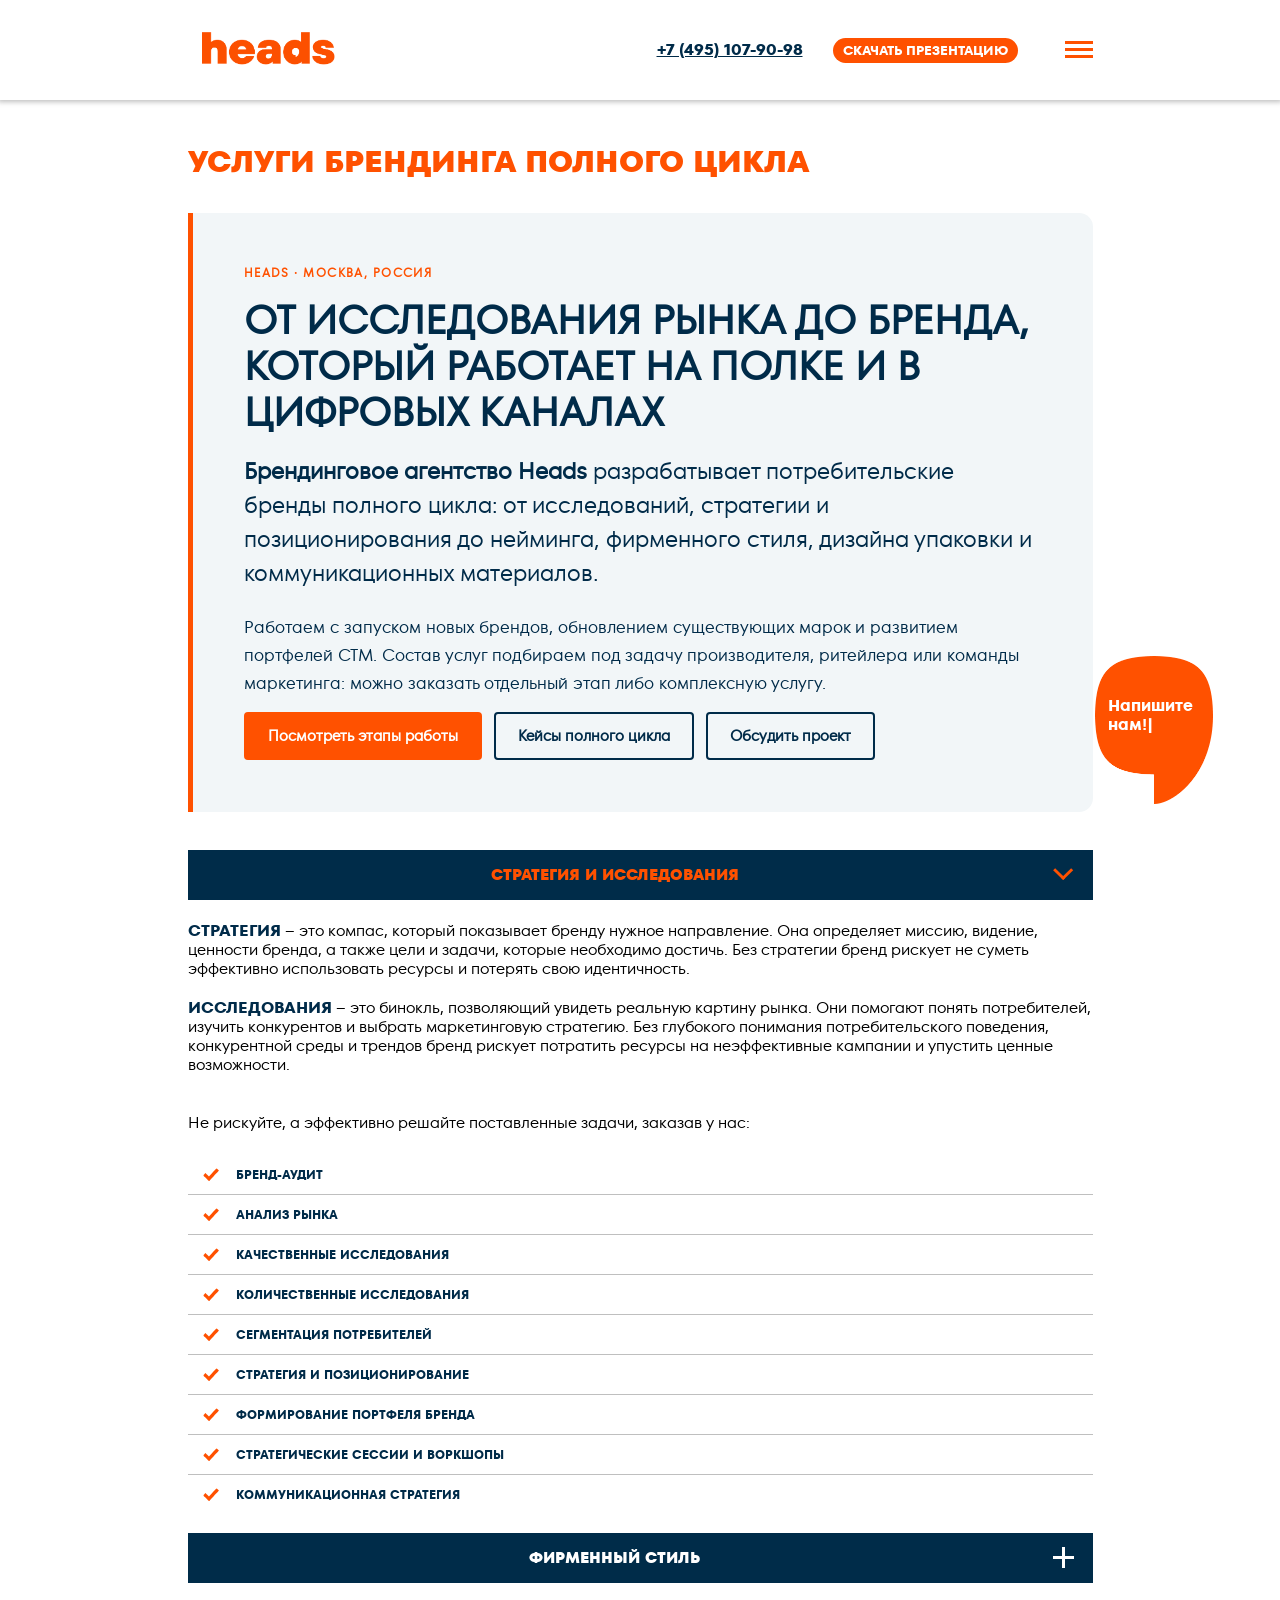
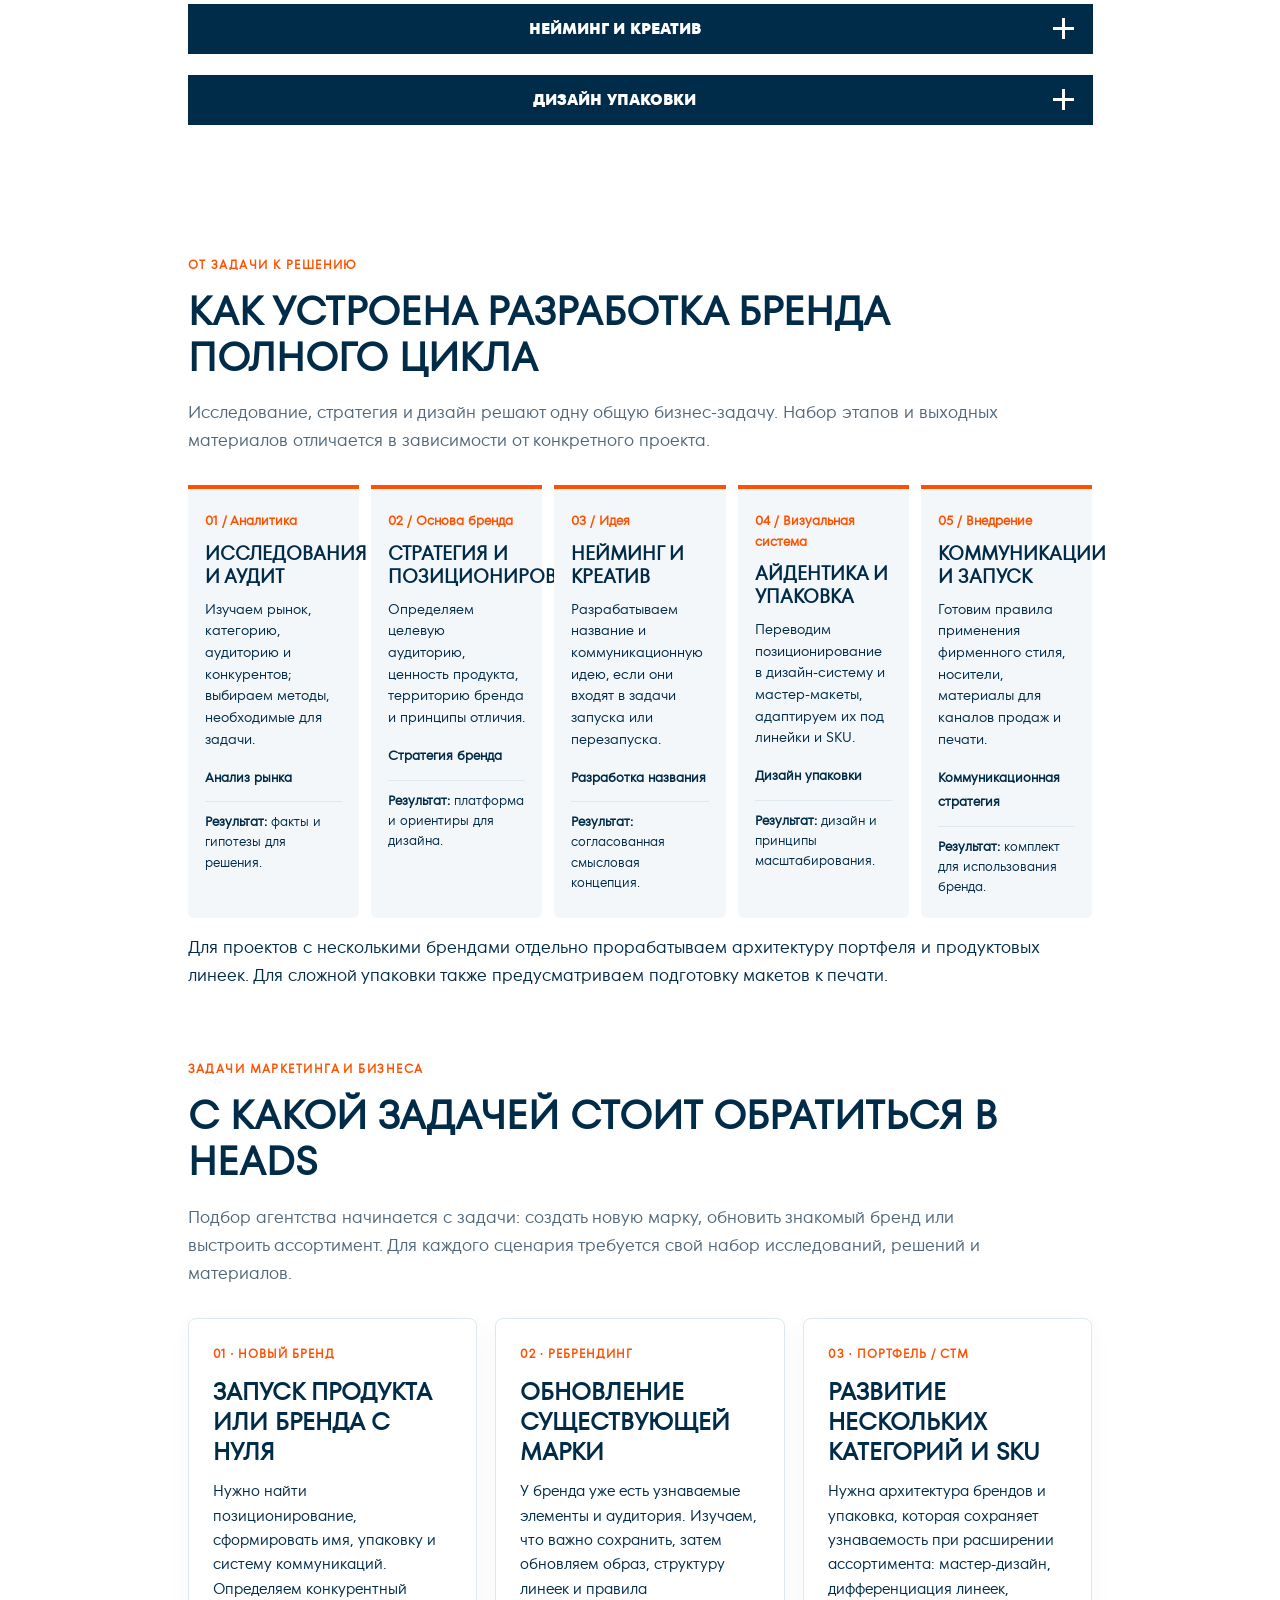
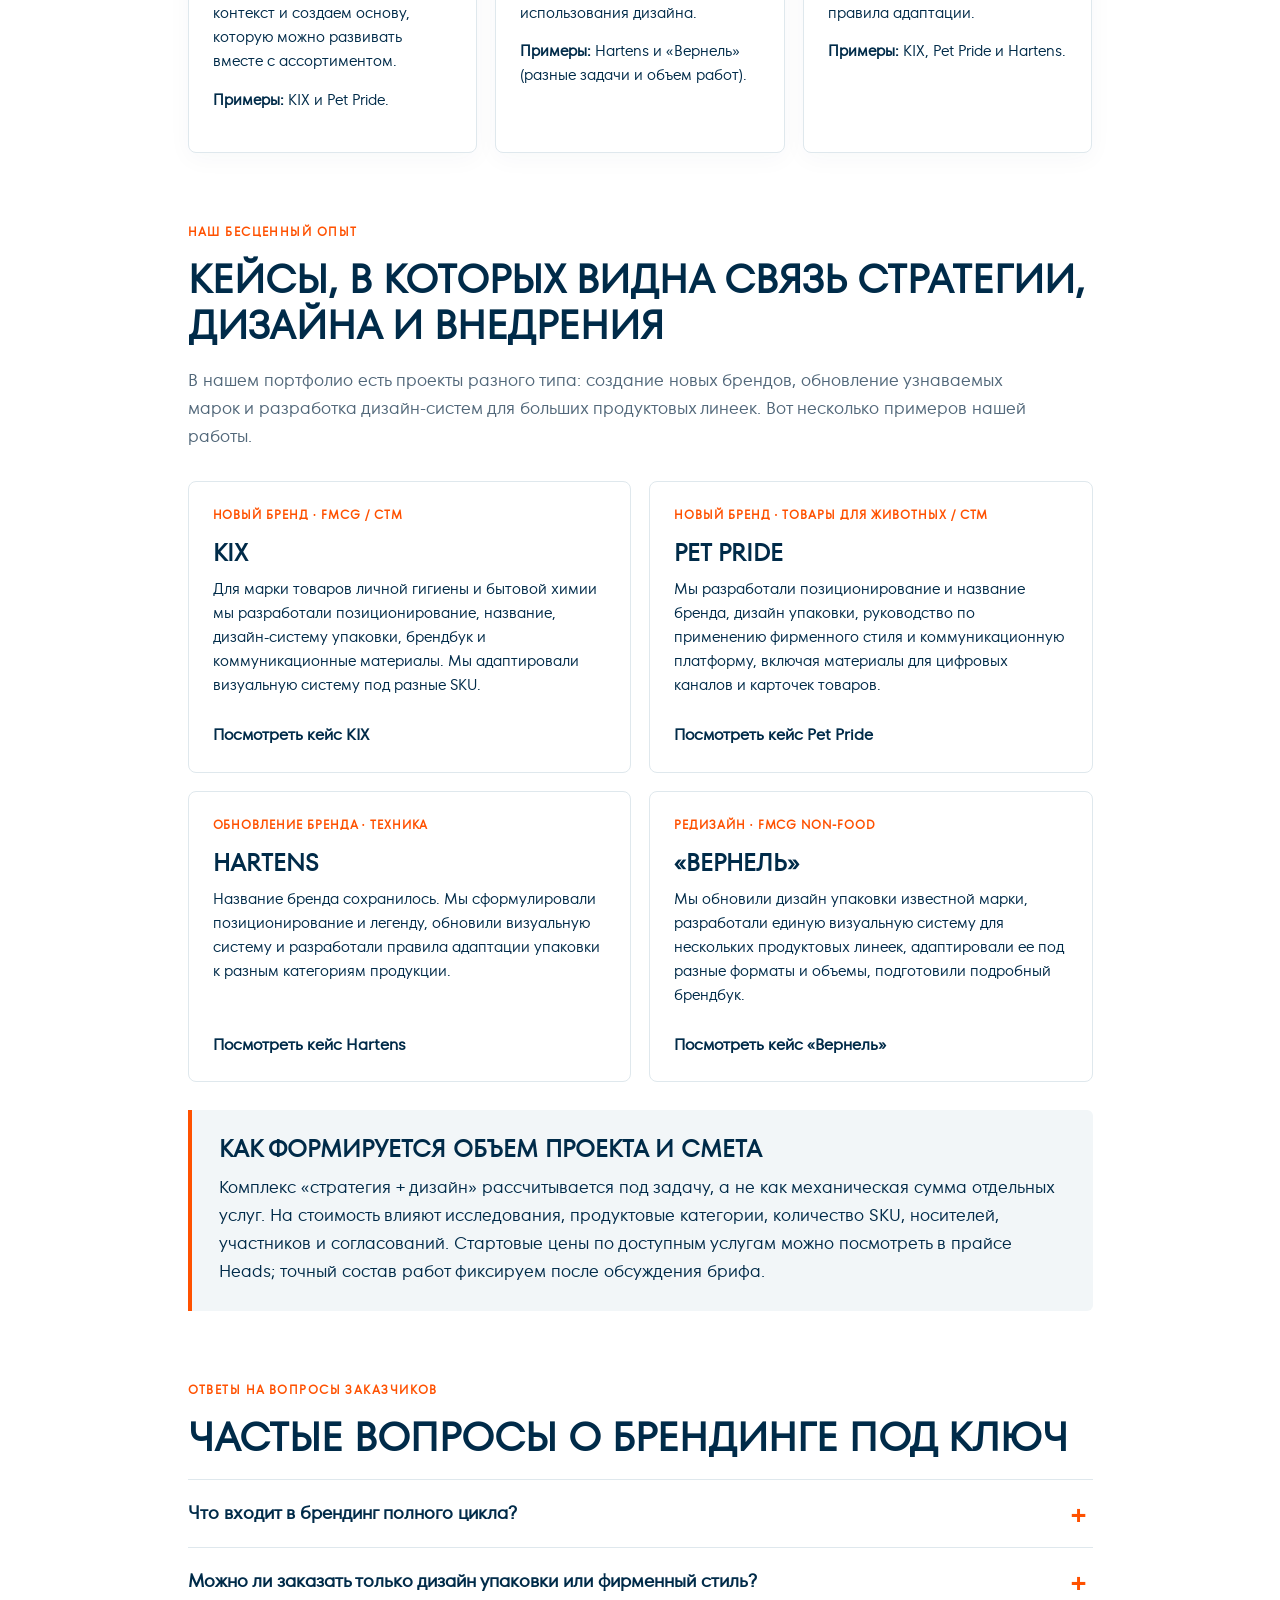
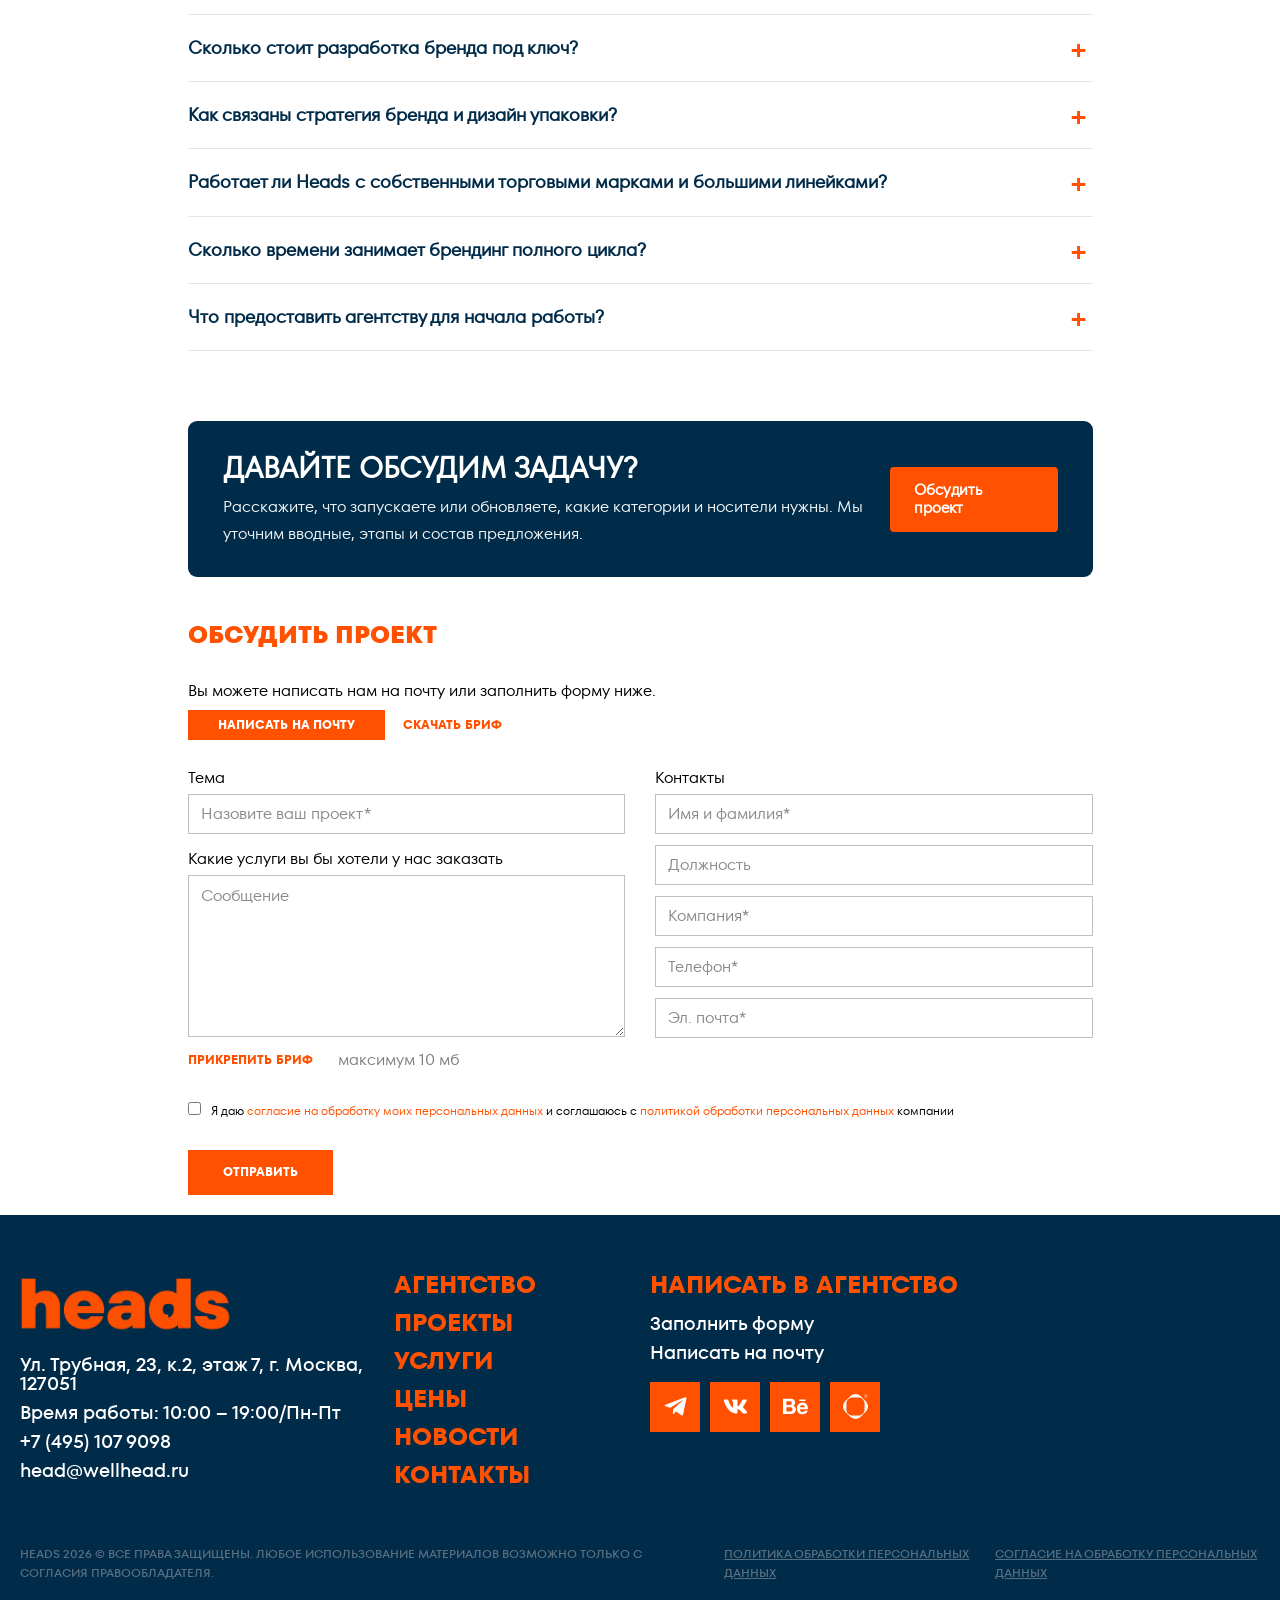
==== commit 4335304b: "Исправить 11 формулировок GEO-страницы Heads: голос агентства, обращение на вы, убрать внутренние ре" ====
--- a/index.html
+++ b/index.html
@@ -24,7 +24,7 @@
 	<meta name="twitter:card" content="summary_large_image">
 	<meta name="twitter:label1" content="Примерное время для чтения">
 	<meta name="twitter:data1" content="1 минута">
-	<script type="application/ld+json" class="yoast-schema-graph">{"@context":"https://schema.org","@graph":[{"@type":["WebPage","CollectionPage"],"@id":"https://wellhead.ru/services/","url":"https://wellhead.ru/services/","name":"Брендинг полного цикла и услуги разработки бренда | Heads","isPartOf":{"@id":"https://wellhead.ru/#website"},"datePublished":"2024-10-28T10:20:31+00:00","dateModified":"2025-10-10T12:23:02+00:00","description":"Heads: брендинг полного цикла для FMCG, ритейла и СТМ. Исследования, позиционирование, нейминг, дизайн упаковки и коммуникации. Этапы и кейсы.","breadcrumb":{"@id":"https://wellhead.ru/services/#breadcrumb"},"inLanguage":"ru-RU","potentialAction":[{"@type":"ReadAction","target":["https://wellhead.ru/services/"]}],"mainEntity":{"@id":"https://wellhead.ru/services/#catalog"},"hasPart":[{"@id":"https://wellhead.ru/services/#full-cycle"},{"@id":"https://wellhead.ru/services/#heads-faq"}]},{"@type":"BreadcrumbList","@id":"https://wellhead.ru/services/#breadcrumb","itemListElement":[{"@type":"ListItem","position":1,"name":"Брендинговое агентство Heads","item":"https://wellhead.ru/"},{"@type":"ListItem","position":2,"name":"Услуги"}]},{"@type":"WebSite","@id":"https://wellhead.ru/#website","url":"https://wellhead.ru/","name":"Брендинговое агентство Heads","description":"Брендинговое агентство Heads: мы создаем успешные бренды! Стратегическое планирование, маркетинговые исследования и позиционирование, разработка дизайна упаковки и этикетки.","publisher":{"@id":"https://wellhead.ru/#organization"},"alternateName":["Heads","Wellhead"],"potentialAction":[{"@type":"SearchAction","target":{"@type":"EntryPoint","urlTemplate":"https://wellhead.ru/?s={search_term_string}"},"query-input":{"@type":"PropertyValueSpecification","valueRequired":true,"valueName":"search_term_string"}}],"inLanguage":"ru-RU"},{"@type":"Organization","@id":"https://wellhead.ru/#organization","name":"Heads","alternateName":["Wellhead","WELLHEAD","Вэллхэд","Брендинговое агентство Heads","Брендинговое агентство Хэдс"],"url":"https://wellhead.ru/","logo":{"@type":"ImageObject","inLanguage":"ru-RU","@id":"https://wellhead.ru/#/schema/logo/image/","url":"https://wellhead.ru/wp-content/uploads/2026/10/logo-1.jpg","contentUrl":"https://wellhead.ru/wp-content/uploads/2026/10/logo-1.jpg","width":833,"height":833,"caption":"Брендинговое агентство Heads"},"image":{"@id":"https://wellhead.ru/#/schema/logo/image/"},"sameAs":["https://www.facebook.com/wellhead.agency/","https://t.me/heads_branding","https://vk.com/headseffectivebranding","https://www.behance.net/heads_branding","https://dprofile.ru/heads","https://www.sostav.ru/heads","https://marketing-tech.ru/companies/wellhead/","https://workspace.ru/contractors/heads/","https://ratingruneta.ru/agency-wellhead/","https://www.retail.ru/rbc/company/wellhead/","https://cmsmagazine.ru/agencies/wellhead/","https://ruward.ru/catalog/wellhead-ru/"],"legalName":"ООО «ВЭЛЛХЭД»","taxID":"7715766526","telephone":"+7-495-107-90-98","email":"head@wellhead.ru","address":{"@type":"PostalAddress","streetAddress":"ул. Трубная, д. 23, к. 2, этаж 7","addressLocality":"Москва","postalCode":"127051","addressCountry":"RU"},"contactPoint":{"@type":"ContactPoint","@id":"https://wellhead.ru/#contact","contactType":"Обсуждение проекта","telephone":"+7-495-107-90-98","email":"head@wellhead.ru","url":"https://wellhead.ru/contacts/","hoursAvailable":{"@type":"OpeningHoursSpecification","dayOfWeek":["https://schema.org/Monday","https://schema.org/Tuesday","https://schema.org/Wednesday","https://schema.org/Thursday","https://schema.org/Friday"],"opens":"10:00","closes":"19:00"}},"hasOfferCatalog":{"@id":"https://wellhead.ru/services/#catalog"}},{"@type":"OfferCatalog","@id":"https://wellhead.ru/services/#catalog","name":"Услуги Heads","itemListElement":[{"@type":"OfferCatalog","name":"Стратегия и исследования","url":"https://wellhead.ru/services/strategija-i-pozicionirovanie/"},{"@type":"OfferCatalog","name":"Фирменный стиль","url":"https://wellhead.ru/services/firmennyj-stil/"},{"@type":"OfferCatalog","name":"Нейминг и креатив","url":"https://wellhead.ru/services/nazvanie-brenda/"},{"@type":"OfferCatalog","name":"Дизайн упаковки","url":"https://wellhead.ru/services/dizajn-upakovki/"}]},{"@type":"Service","@id":"https://wellhead.ru/services/#full-cycle","name":"Разработка бренда полного цикла","description":"Исследования, стратегия и позиционирование, нейминг, фирменный стиль, дизайн упаковки и коммуникации в составе согласованного проекта.","serviceType":"Брендинг полного цикла","provider":{"@id":"https://wellhead.ru/#organization"},"areaServed":{"@type":"Country","name":"Россия"},"url":"https://wellhead.ru/services/"},{"@type":"FAQPage","@id":"https://wellhead.ru/services/#heads-faq","url":"https://wellhead.ru/services/#heads-faq","inLanguage":"ru-RU","mainEntity":[{"@type":"Question","name":"Что входит в брендинг полного цикла?","acceptedAnswer":{"@type":"Answer","text":"Состав зависит от задачи. В проект могут входить исследования рынка и аудитории, стратегия и позиционирование, нейминг, фирменный стиль, дизайн упаковки, брендбук и коммуникационные материалы. До начала работы определяем этапы и итоговые материалы каждого этапа."}},{"@type":"Question","name":"Можно ли заказать только дизайн упаковки или фирменный стиль?","acceptedAnswer":{"@type":"Answer","text":"Да. Heads выполняет отдельные услуги, в том числе дизайн упаковки, фирменный стиль, исследования и нейминг. Если у бренда уже есть стратегия и позиционирование, можно использовать их как основу для дизайн-проекта."}},{"@type":"Question","name":"Сколько стоит разработка бренда под ключ?","acceptedAnswer":{"@type":"Answer","text":"Единой цены на полный цикл нет: смета зависит от состава работ, объема исследований, числа продуктовых категорий и SKU, числа носителей и этапов согласования. Стартовые цены на отдельные услуги указаны в прайсе как «от»; стоимость комплексного проекта рассчитываем под бриф."}},{"@type":"Question","name":"Как связаны стратегия бренда и дизайн упаковки?","acceptedAnswer":{"@type":"Answer","text":"Стратегия определяет аудиторию, позиционирование, обещание бренда и принципы отличия от конкурентов. Эти решения затем переводятся в визуальную систему, структуру упаковки и коммуникации. При готовой стратегии можно начинать с дизайна, а при ее отсутствии уточнить необходимые исследования."}},{"@type":"Question","name":"Работает ли Heads с собственными торговыми марками и большими линейками?","acceptedAnswer":{"@type":"Answer","text":"Да. В опубликованных кейсах KIX и Pet Pride показаны создание СТМ и дизайн-системы для разных категорий. В проекте Hartens показана адаптация существующего бренда на разные товарные группы. Количество SKU и необходимые форматы определяются брифом."}},{"@type":"Question","name":"Сколько времени занимает брендинг полного цикла?","acceptedAnswer":{"@type":"Answer","text":"Срок зависит от числа этапов, глубины исследований, объема ассортимента, наличия исходных материалов и согласований. Календарь проекта и контрольные точки определяются после обсуждения задачи. Универсального срока для всех брендов нет."}},{"@type":"Question","name":"Что предоставить агентству для начала работы?","acceptedAnswer":{"@type":"Answer","text":"Опиши задачу, продуктовые категории, аудиторию, желаемые результаты и ограничения. Если есть бриф, исследования, существующий брендбук или примеры упаковки, их можно приложить к заявке. Даже без готового брифа можно начать с описания проекта и обсудить дальнейшие шаги."}}]}]}</script>
+	<script type="application/ld+json" class="yoast-schema-graph">{"@context":"https://schema.org","@graph":[{"@type":["WebPage","CollectionPage"],"@id":"https://wellhead.ru/services/","url":"https://wellhead.ru/services/","name":"Брендинг полного цикла и услуги разработки бренда | Heads","isPartOf":{"@id":"https://wellhead.ru/#website"},"datePublished":"2024-10-28T10:20:31+00:00","dateModified":"2025-10-10T12:23:02+00:00","description":"Heads: брендинг полного цикла для FMCG, ритейла и СТМ. Исследования, позиционирование, нейминг, дизайн упаковки и коммуникации. Этапы и кейсы.","breadcrumb":{"@id":"https://wellhead.ru/services/#breadcrumb"},"inLanguage":"ru-RU","potentialAction":[{"@type":"ReadAction","target":["https://wellhead.ru/services/"]}],"mainEntity":{"@id":"https://wellhead.ru/services/#catalog"},"hasPart":[{"@id":"https://wellhead.ru/services/#full-cycle"},{"@id":"https://wellhead.ru/services/#heads-faq"}]},{"@type":"BreadcrumbList","@id":"https://wellhead.ru/services/#breadcrumb","itemListElement":[{"@type":"ListItem","position":1,"name":"Брендинговое агентство Heads","item":"https://wellhead.ru/"},{"@type":"ListItem","position":2,"name":"Услуги"}]},{"@type":"WebSite","@id":"https://wellhead.ru/#website","url":"https://wellhead.ru/","name":"Брендинговое агентство Heads","description":"Брендинговое агентство Heads: мы создаем успешные бренды! Стратегическое планирование, маркетинговые исследования и позиционирование, разработка дизайна упаковки и этикетки.","publisher":{"@id":"https://wellhead.ru/#organization"},"alternateName":["Heads","Wellhead"],"potentialAction":[{"@type":"SearchAction","target":{"@type":"EntryPoint","urlTemplate":"https://wellhead.ru/?s={search_term_string}"},"query-input":{"@type":"PropertyValueSpecification","valueRequired":true,"valueName":"search_term_string"}}],"inLanguage":"ru-RU"},{"@type":"Organization","@id":"https://wellhead.ru/#organization","name":"Heads","alternateName":["Wellhead","WELLHEAD","Вэллхэд","Брендинговое агентство Heads","Брендинговое агентство Хэдс"],"url":"https://wellhead.ru/","logo":{"@type":"ImageObject","inLanguage":"ru-RU","@id":"https://wellhead.ru/#/schema/logo/image/","url":"https://wellhead.ru/wp-content/uploads/2026/10/logo-1.jpg","contentUrl":"https://wellhead.ru/wp-content/uploads/2026/10/logo-1.jpg","width":833,"height":833,"caption":"Брендинговое агентство Heads"},"image":{"@id":"https://wellhead.ru/#/schema/logo/image/"},"sameAs":["https://www.facebook.com/wellhead.agency/","https://t.me/heads_branding","https://vk.com/headseffectivebranding","https://www.behance.net/heads_branding","https://dprofile.ru/heads","https://www.sostav.ru/heads","https://marketing-tech.ru/companies/wellhead/","https://workspace.ru/contractors/heads/","https://ratingruneta.ru/agency-wellhead/","https://www.retail.ru/rbc/company/wellhead/","https://cmsmagazine.ru/agencies/wellhead/","https://ruward.ru/catalog/wellhead-ru/"],"legalName":"ООО «ВЭЛЛХЭД»","taxID":"7715766526","telephone":"+7-495-107-90-98","email":"head@wellhead.ru","address":{"@type":"PostalAddress","streetAddress":"ул. Трубная, д. 23, к. 2, этаж 7","addressLocality":"Москва","postalCode":"127051","addressCountry":"RU"},"contactPoint":{"@type":"ContactPoint","@id":"https://wellhead.ru/#contact","contactType":"Обсуждение проекта","telephone":"+7-495-107-90-98","email":"head@wellhead.ru","url":"https://wellhead.ru/contacts/","hoursAvailable":{"@type":"OpeningHoursSpecification","dayOfWeek":["https://schema.org/Monday","https://schema.org/Tuesday","https://schema.org/Wednesday","https://schema.org/Thursday","https://schema.org/Friday"],"opens":"10:00","closes":"19:00"}},"hasOfferCatalog":{"@id":"https://wellhead.ru/services/#catalog"}},{"@type":"OfferCatalog","@id":"https://wellhead.ru/services/#catalog","name":"Услуги Heads","itemListElement":[{"@type":"OfferCatalog","name":"Стратегия и исследования","url":"https://wellhead.ru/services/strategija-i-pozicionirovanie/"},{"@type":"OfferCatalog","name":"Фирменный стиль","url":"https://wellhead.ru/services/firmennyj-stil/"},{"@type":"OfferCatalog","name":"Нейминг и креатив","url":"https://wellhead.ru/services/nazvanie-brenda/"},{"@type":"OfferCatalog","name":"Дизайн упаковки","url":"https://wellhead.ru/services/dizajn-upakovki/"}]},{"@type":"Service","@id":"https://wellhead.ru/services/#full-cycle","name":"Разработка бренда полного цикла","description":"Исследования, стратегия и позиционирование, нейминг, фирменный стиль, дизайн упаковки и коммуникации в составе согласованного проекта.","serviceType":"Брендинг полного цикла","provider":{"@id":"https://wellhead.ru/#organization"},"areaServed":{"@type":"Country","name":"Россия"},"url":"https://wellhead.ru/services/"},{"@type":"FAQPage","@id":"https://wellhead.ru/services/#heads-faq","url":"https://wellhead.ru/services/#heads-faq","inLanguage":"ru-RU","mainEntity":[{"@type":"Question","name":"Что входит в брендинг полного цикла?","acceptedAnswer":{"@type":"Answer","text":"Состав зависит от задачи. В проект могут входить исследования рынка и аудитории, стратегия и позиционирование, нейминг, фирменный стиль, дизайн упаковки, брендбук и коммуникационные материалы. До начала работы определяем этапы и итоговые материалы каждого этапа."}},{"@type":"Question","name":"Можно ли заказать только дизайн упаковки или фирменный стиль?","acceptedAnswer":{"@type":"Answer","text":"Да. Heads выполняет отдельные услуги, в том числе дизайн упаковки, фирменный стиль, исследования и нейминг. Если у бренда уже есть стратегия и позиционирование, можно использовать их как основу для дизайн-проекта."}},{"@type":"Question","name":"Сколько стоит разработка бренда под ключ?","acceptedAnswer":{"@type":"Answer","text":"Единой цены на полный цикл нет: смета зависит от состава работ, объема исследований, числа продуктовых категорий и SKU, числа носителей и этапов согласования. Стартовые цены на отдельные услуги указаны в прайсе как «от»; стоимость комплексного проекта рассчитываем под бриф."}},{"@type":"Question","name":"Как связаны стратегия бренда и дизайн упаковки?","acceptedAnswer":{"@type":"Answer","text":"Стратегия определяет аудиторию, позиционирование, обещание бренда и принципы отличия от конкурентов. Эти решения затем переводятся в визуальную систему, структуру упаковки и коммуникации. При готовой стратегии можно начинать с дизайна, а при ее отсутствии уточнить необходимые исследования."}},{"@type":"Question","name":"Работает ли Heads с собственными торговыми марками и большими линейками?","acceptedAnswer":{"@type":"Answer","text":"Да. В опубликованных кейсах KIX и Pet Pride показаны создание СТМ и дизайн-системы для разных категорий. В проекте Hartens показана адаптация существующего бренда на разные товарные группы. Количество SKU и необходимые форматы определяются брифом."}},{"@type":"Question","name":"Сколько времени занимает брендинг полного цикла?","acceptedAnswer":{"@type":"Answer","text":"Срок зависит от числа этапов, глубины исследований, объема ассортимента, наличия исходных материалов и согласований. Календарь проекта и контрольные точки определяются после обсуждения задачи. Универсального срока для всех брендов нет."}},{"@type":"Question","name":"Что предоставить агентству для начала работы?","acceptedAnswer":{"@type":"Answer","text":"Опишите задачу, продуктовые категории, аудиторию, желаемые результаты и ограничения. Если есть бриф, исследования, существующий брендбук или примеры упаковки, их можно приложить к заявке. Даже без готового брифа можно начать с описания проекта и обсудить дальнейшие шаги."}}]}]}</script>
 	<!-- / Yoast SEO Premium plugin. -->
 
 
@@ -350,10 +350,10 @@
 <div class="single-content single-page-content entry clr"><div class="wpb-content-wrapper">
 <!-- HEADS GEO/AEO: commercial answer capsule and direct navigation; visible to crawlers -->
 <section id="heads-geo-overview" class="heads-geo heads-geo-intro" aria-labelledby="heads-geo-intro-title" data-geo-version="2026-11-12">
-  <p class="heads-geo-eyebrow">Heads / ранее Wellhead · Москва, Россия</p>
+  <p class="heads-geo-eyebrow">Heads · Москва, Россия</p>
   <h2 id="heads-geo-intro-title">От исследования рынка до бренда, который работает на полке и в цифровых каналах</h2>
   <p class="heads-geo-lead"><strong>Брендинговое агентство Heads</strong> разрабатывает потребительские бренды полного цикла: от исследований, стратегии и позиционирования до нейминга, фирменного стиля, дизайна упаковки и коммуникационных материалов.</p>
-  <p>Работаем с запуском новых брендов, обновлением существующих марок и развитием портфелей СТМ. Состав услуг подбираем под задачу производителя, ритейлера или команды маркетинга: можно заказать отдельный этап либо связанный комплекс.</p>
+  <p>Работаем с запуском новых брендов, обновлением существующих марок и развитием портфелей СТМ. Состав услуг подбираем под задачу производителя, ритейлера или команды маркетинга: можно заказать отдельный этап либо комплексную услугу.</p>
   <nav class="heads-geo-quicklinks" aria-label="Разделы страницы о брендинге полного цикла">
     <a class="heads-geo-cta" href="#heads-process">Посмотреть этапы работы</a>
     <a class="heads-geo-cta heads-geo-cta-outline" href="#heads-cases">Кейсы полного цикла</a>
@@ -496,7 +496,7 @@
 <section id="heads-process" class="heads-geo heads-geo-section" aria-labelledby="heads-process-title">
   <p class="heads-geo-eyebrow">От задачи к решению</p>
   <h2 id="heads-process-title">Как устроена разработка бренда полного цикла</h2>
-  <p class="heads-geo-section-intro">Исследование, стратегия и дизайн должны отвечать на одну бизнес-задачу. Набор этапов и выходных материалов фиксируется в составе конкретного проекта: не каждому бренду требуется весь перечень услуг.</p>
+  <p class="heads-geo-section-intro">Исследование, стратегия и дизайн решают одну общую бизнес-задачу. Набор этапов и выходных материалов отличается в зависимости от конкретного проекта.</p>
   <ol class="heads-geo-timeline">
     <li><span class="heads-geo-step-no">01 / Аналитика</span><h3>Исследования и аудит</h3><p>Изучаем рынок, категорию, аудиторию и конкурентов; выбираем методы, необходимые для задачи.</p><a href="https://wellhead.ru/services/analiz-rynka/">Анализ рынка</a><p class="heads-geo-outcome"><strong>Результат:</strong> факты и гипотезы для решения.</p></li>
     <li><span class="heads-geo-step-no">02 / Основа бренда</span><h3>Стратегия и позиционирование</h3><p>Определяем целевую аудиторию, ценность продукта, территорию бренда и принципы отличия.</p><a href="https://wellhead.ru/services/strategija-i-pozicionirovanie/">Стратегия бренда</a><p class="heads-geo-outcome"><strong>Результат:</strong> платформа и ориентиры для дизайна.</p></li>
@@ -528,44 +528,44 @@
       <p class="heads-geo-card-tag">03 · Портфель / СТМ</p>
       <h3>Развитие нескольких категорий и SKU</h3>
       <p>Нужна архитектура брендов и упаковка, которая сохраняет узнаваемость при расширении ассортимента: мастер-дизайн, дифференциация линеек, правила адаптации.</p>
-      <p><strong>Примеры:</strong> системы KIX, Pet Pride и Hartens.</p>
+      <p><strong>Примеры:</strong> KIX, Pet Pride и Hartens.</p>
     </article>
   </div>
 </section>
 
 <section id="heads-cases" class="heads-geo heads-geo-section" aria-labelledby="heads-cases-title">
-  <p class="heads-geo-eyebrow">Проверяемый опыт</p>
+  <p class="heads-geo-eyebrow">Наш бесценный опыт</p>
   <h2 id="heads-cases-title">Кейсы, в которых видна связь стратегии, дизайна и внедрения</h2>
-  <p class="heads-geo-section-intro">В каждом примере ниже указаны только те этапы, которые Heads описывает в собственном опубликованном проекте. Так можно оценить реальный состав работ, а не обещания в общем описании услуги.</p>
+  <p class="heads-geo-section-intro">В нашем портфолио есть проекты разного типа: создание новых брендов, обновление узнаваемых марок и разработка дизайн-систем для больших продуктовых линеек. Вот несколько примеров нашей работы.</p>
   <div class="heads-geo-cases">
     <article class="heads-geo-case">
       <p class="heads-geo-card-tag">Новый бренд · FMCG / СТМ</p>
       <h3>KIX</h3>
-      <p>Для марки товаров личной гигиены и бытовой химии разработаны позиционирование, название, дизайн-система упаковки, брендбук и коммуникационные материалы. В кейсе показана адаптация системы к разным SKU.</p>
+      <p>Для марки товаров личной гигиены и бытовой химии мы разработали позиционирование, название, дизайн-систему упаковки, брендбук и коммуникационные материалы. Мы адаптировали визуальную систему под разные SKU.</p>
       <a href="https://wellhead.ru/projects/kix/">Посмотреть кейс KIX</a>
     </article>
     <article class="heads-geo-case">
       <p class="heads-geo-card-tag">Новый бренд · товары для животных / СТМ</p>
       <h3>Pet Pride</h3>
-      <p>Разработаны позиционирование, нейминг, упаковка, гайд по применению стиля и коммуникационная платформа, включая материалы для цифровых каналов и карточек товаров.</p>
+      <p>Мы разработали позиционирование и название бренда, дизайн упаковки, руководство по применению фирменного стиля и коммуникационную платформу, включая материалы для цифровых каналов и карточек товаров.</p>
       <a href="https://wellhead.ru/projects/pet-pride/">Посмотреть кейс Pet Pride</a>
     </article>
     <article class="heads-geo-case">
       <p class="heads-geo-card-tag">Обновление бренда · техника</p>
       <h3>Hartens</h3>
-      <p>Название бренда сохранилось. Heads сформулировало позиционирование и легенду, обновило визуальную систему и разработало правила адаптации упаковки к разным категориям продукции.</p>
+      <p>Название бренда сохранилось. Мы сформулировали позиционирование и легенду, обновили визуальную систему и разработали правила адаптации упаковки к разным категориям продукции.</p>
       <a href="https://wellhead.ru/projects/hartens/">Посмотреть кейс Hartens</a>
     </article>
     <article class="heads-geo-case">
       <p class="heads-geo-card-tag">Редизайн · FMCG non-food</p>
       <h3>«Вернель»</h3>
-      <p>Редизайн упаковки известной марки, единая система для нескольких продуктовых линеек, адаптация дизайна на форматы и объемы, подробный брендбук. Кейс не выдается за создание новой стратегии бренда.</p>
+      <p>Мы обновили дизайн упаковки известной марки, разработали единую визуальную систему для нескольких продуктовых линеек, адаптировали ее под разные форматы и объемы, подготовили подробный брендбук.</p>
       <a href="https://wellhead.ru/projects/redizajn-brenda-vernel/">Посмотреть кейс «Вернель»</a>
     </article>
   </div>
   <div class="heads-geo-note">
     <h3>Как формируется объем проекта и смета</h3>
-    <p>Комплекс «стратегия + дизайн» рассчитывается под задачу, а не как механическая сумма отдельных услуг. На стоимость влияют исследования, продуктовые категории, количество SKU, носителей, участников и согласований. Стартовые цены по доступным услугам можно посмотреть в <a href="https://wellhead.ru/prices/">прайсе Heads</a>; точный состав работ фиксируется после обсуждения брифа.</p>
+    <p>Комплекс «стратегия + дизайн» рассчитывается под задачу, а не как механическая сумма отдельных услуг. На стоимость влияют исследования, продуктовые категории, количество SKU, носителей, участников и согласований. Стартовые цены по доступным услугам можно посмотреть в <a href="https://wellhead.ru/prices/">прайсе Heads</a>; точный состав работ фиксируем после обсуждения брифа.</p>
   </div>
 </section>
 
@@ -578,13 +578,13 @@
   <details><summary>Как связаны стратегия бренда и дизайн упаковки?</summary><div class="heads-geo-answer"><p>Стратегия определяет аудиторию, позиционирование, обещание бренда и принципы отличия от конкурентов. Эти решения затем переводятся в визуальную систему, структуру упаковки и коммуникации. При готовой стратегии можно начинать с дизайна, а при ее отсутствии уточнить необходимые исследования.</p></div></details>
   <details><summary>Работает ли Heads с собственными торговыми марками и большими линейками?</summary><div class="heads-geo-answer"><p>Да. В опубликованных кейсах KIX и Pet Pride показаны создание СТМ и дизайн-системы для разных категорий. В проекте Hartens показана адаптация существующего бренда на разные товарные группы. Количество SKU и необходимые форматы определяются брифом.</p></div></details>
   <details><summary>Сколько времени занимает брендинг полного цикла?</summary><div class="heads-geo-answer"><p>Срок зависит от числа этапов, глубины исследований, объема ассортимента, наличия исходных материалов и согласований. Календарь проекта и контрольные точки определяются после обсуждения задачи. Универсального срока для всех брендов нет.</p></div></details>
-  <details><summary>Что предоставить агентству для начала работы?</summary><div class="heads-geo-answer"><p>Опиши задачу, продуктовые категории, аудиторию, желаемые результаты и ограничения. Если есть бриф, исследования, существующий брендбук или примеры упаковки, их можно приложить к заявке. Даже без готового брифа можно начать с описания проекта и обсудить дальнейшие шаги.</p></div></details>
+  <details><summary>Что предоставить агентству для начала работы?</summary><div class="heads-geo-answer"><p>Опишите задачу, продуктовые категории, аудиторию, желаемые результаты и ограничения. Если есть бриф, исследования, существующий брендбук или примеры упаковки, их можно приложить к заявке. Даже без готового брифа можно начать с описания проекта и обсудить дальнейшие шаги.</p></div></details>
 </section>
 
 <section class="heads-geo heads-geo-bottom-cta" aria-label="Обсудить разработку бренда">
   <div>
-    <h2>Обсудим задачу, а затем соберем состав проекта</h2>
-    <p>Расскажи, что запускаешь или обновляешь, какие категории и носители нужны. Heads уточнит вводные, этапы и состав предложения.</p>
+    <h2>Давайте обсудим задачу?</h2>
+    <p>Расскажите, что запускаете или обновляете, какие категории и носители нужны. Мы уточним вводные, этапы и состав предложения.</p>
   </div>
   <a class="heads-geo-cta" href="#new-clients">Обсудить проект</a>
 </section>
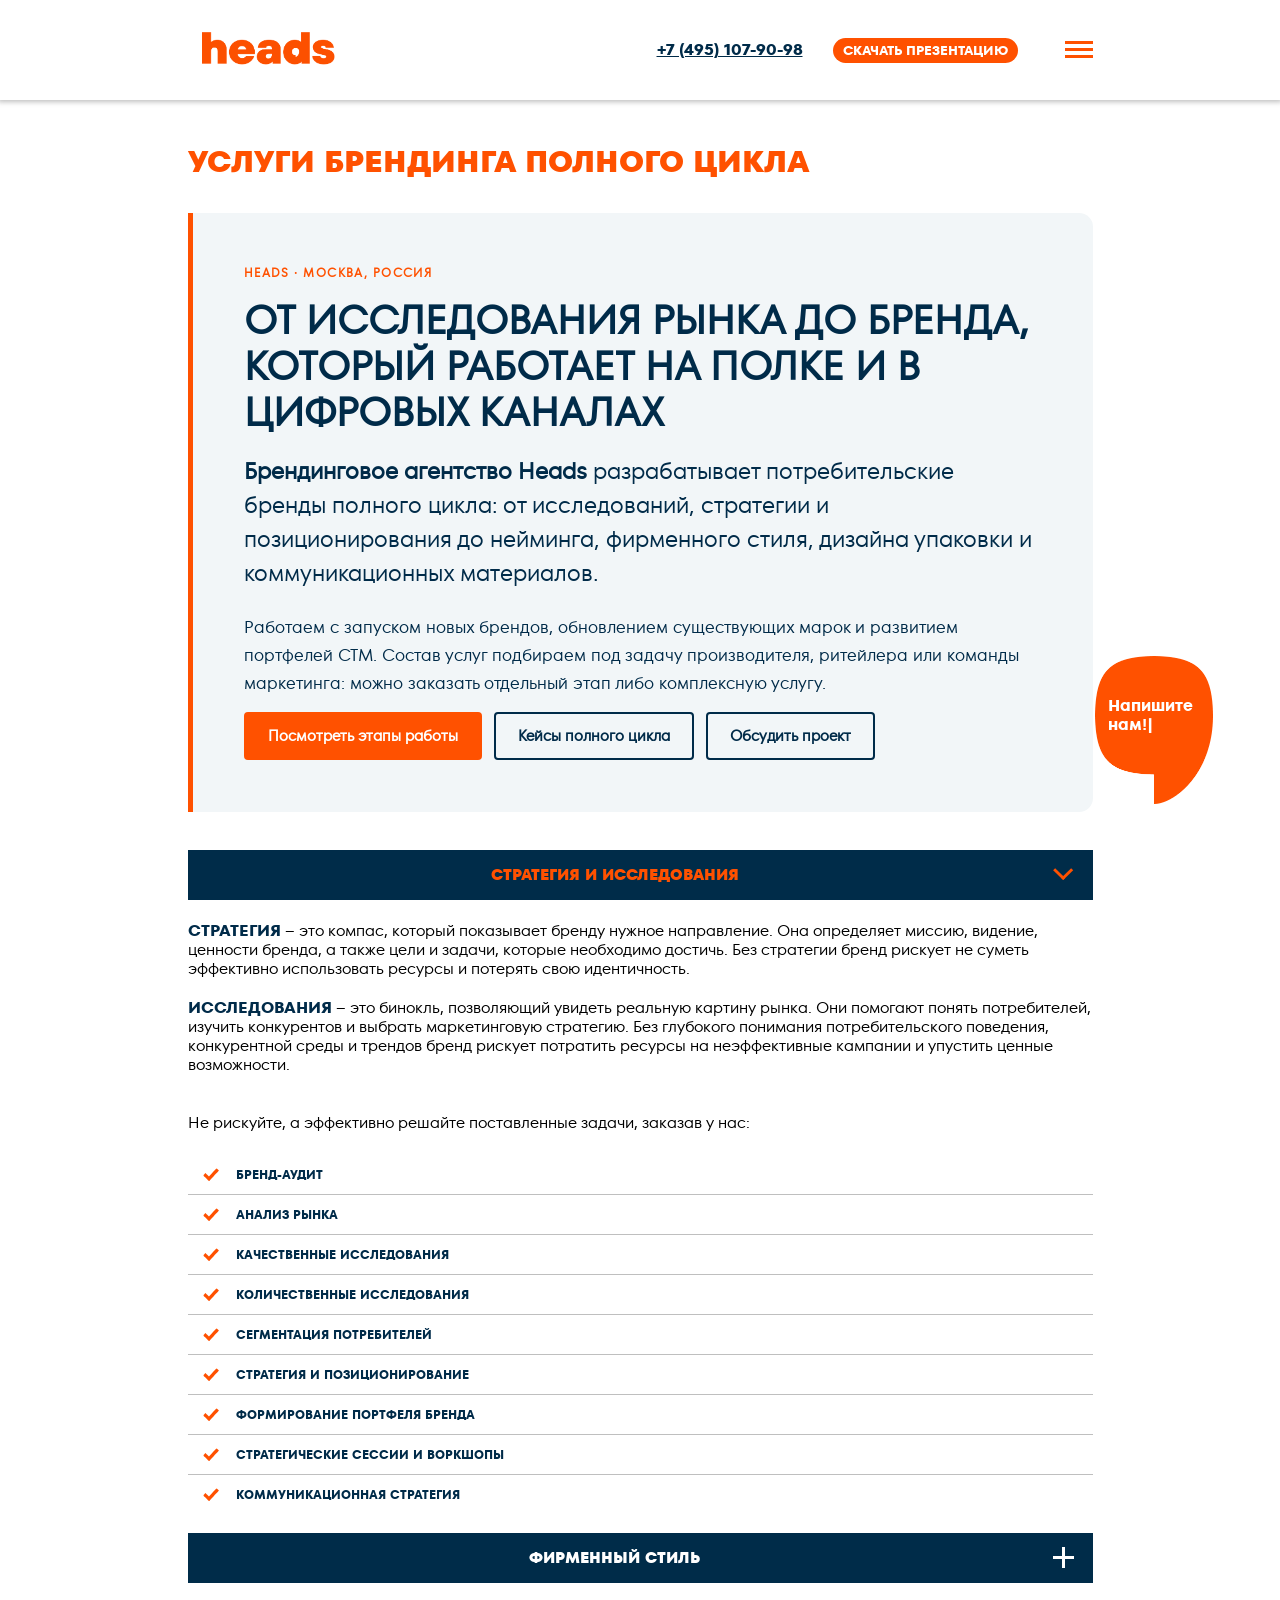
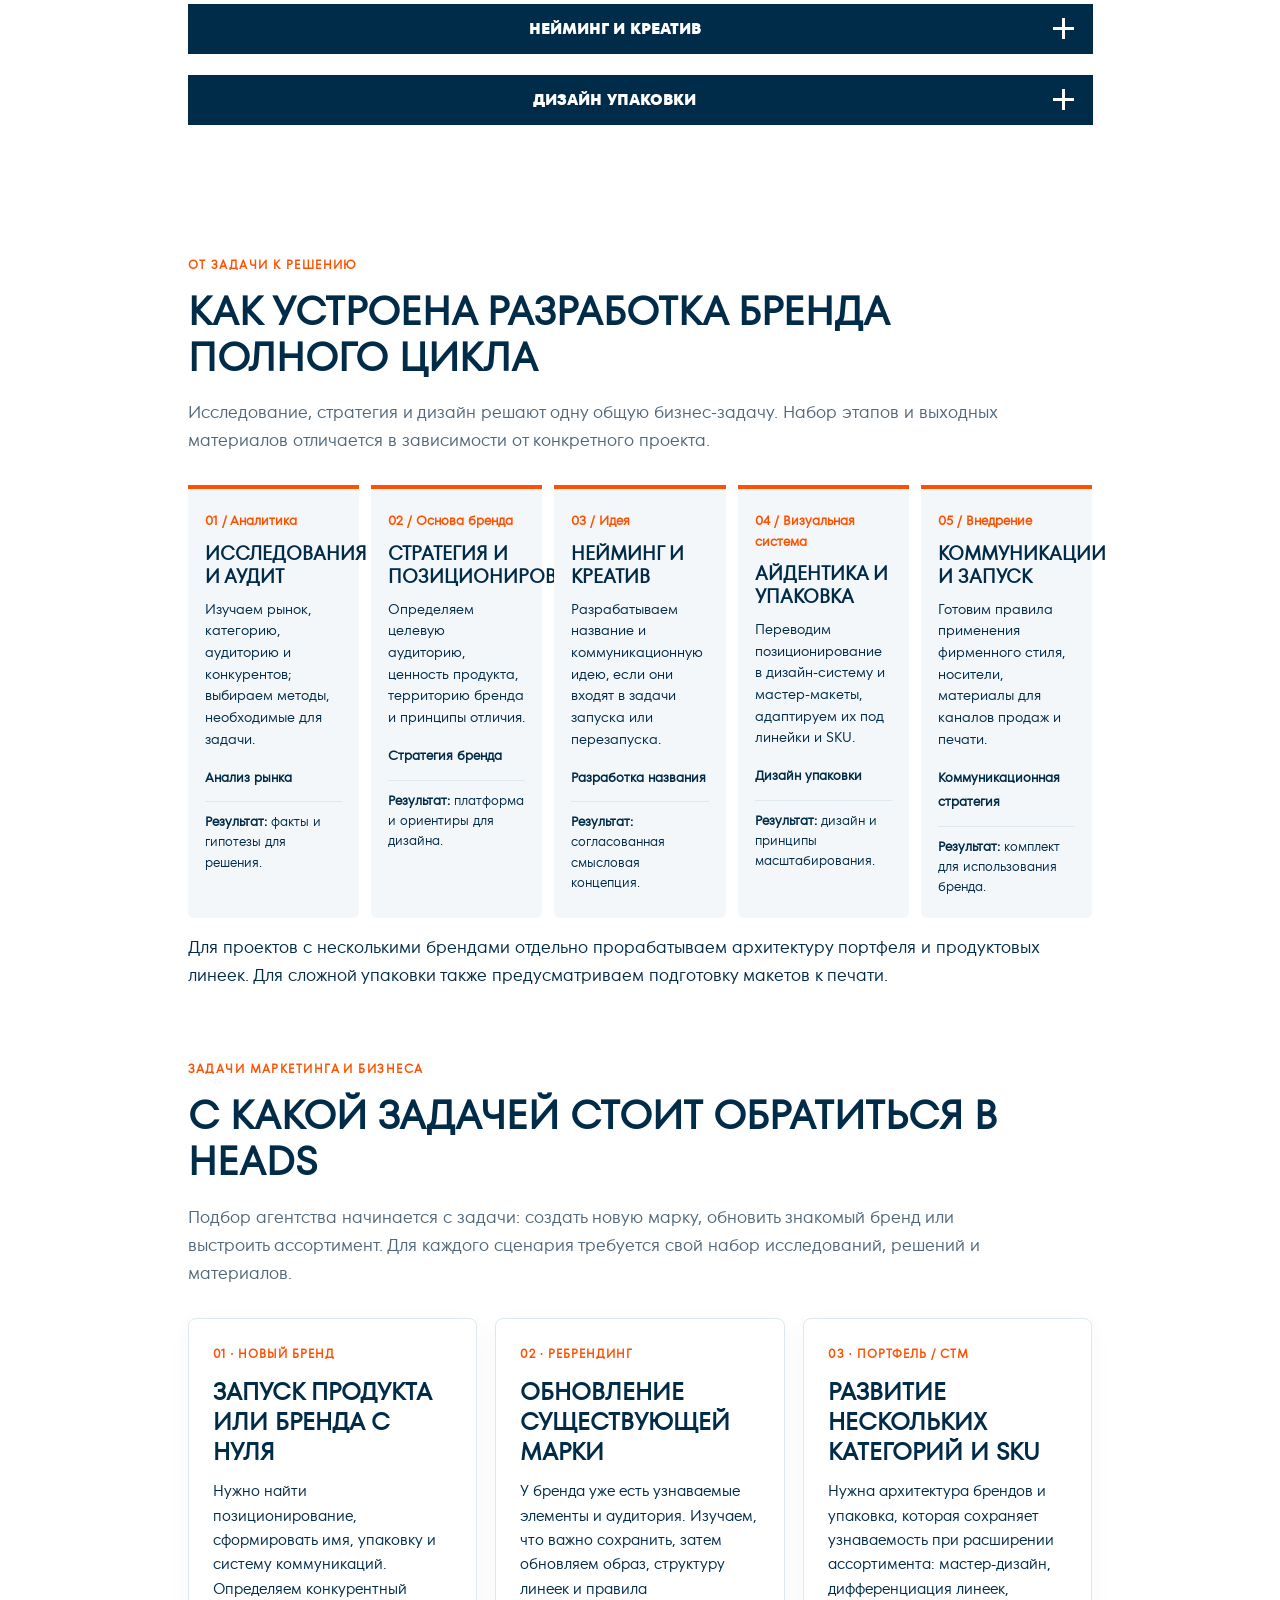
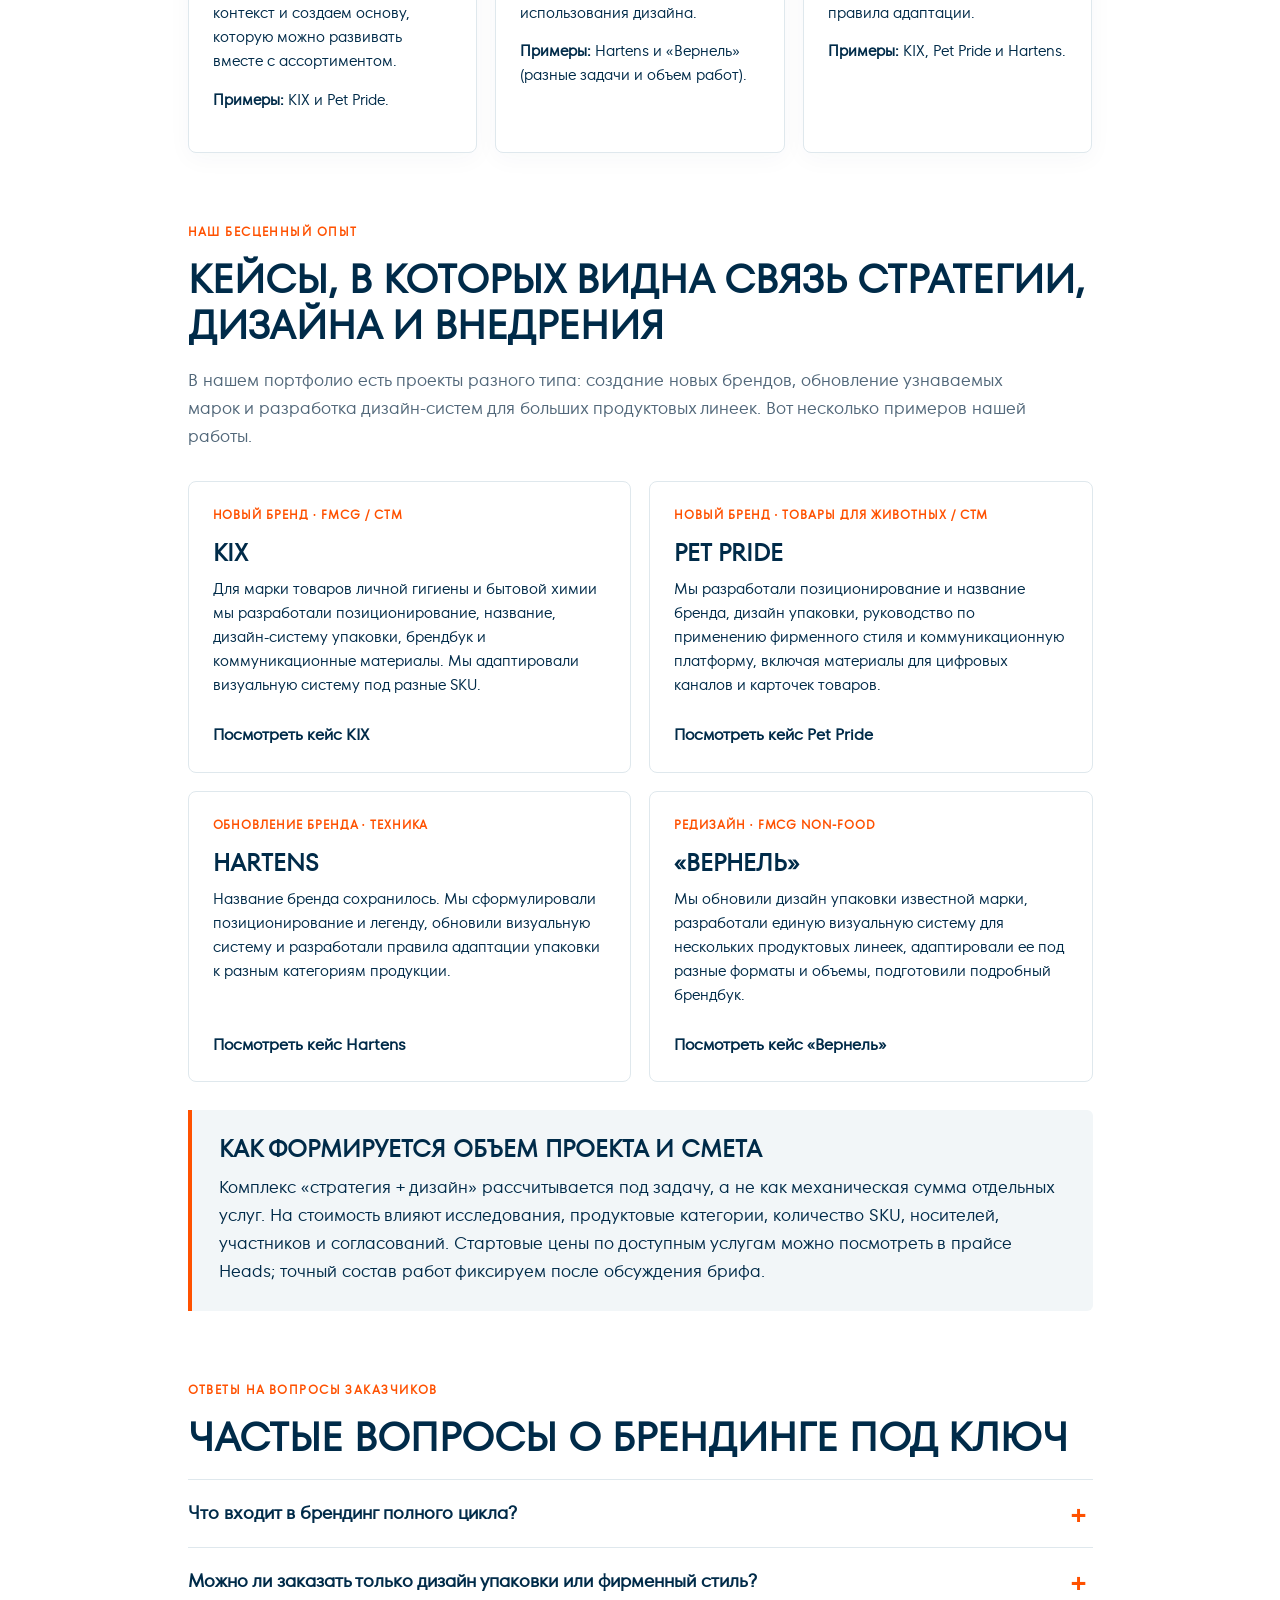
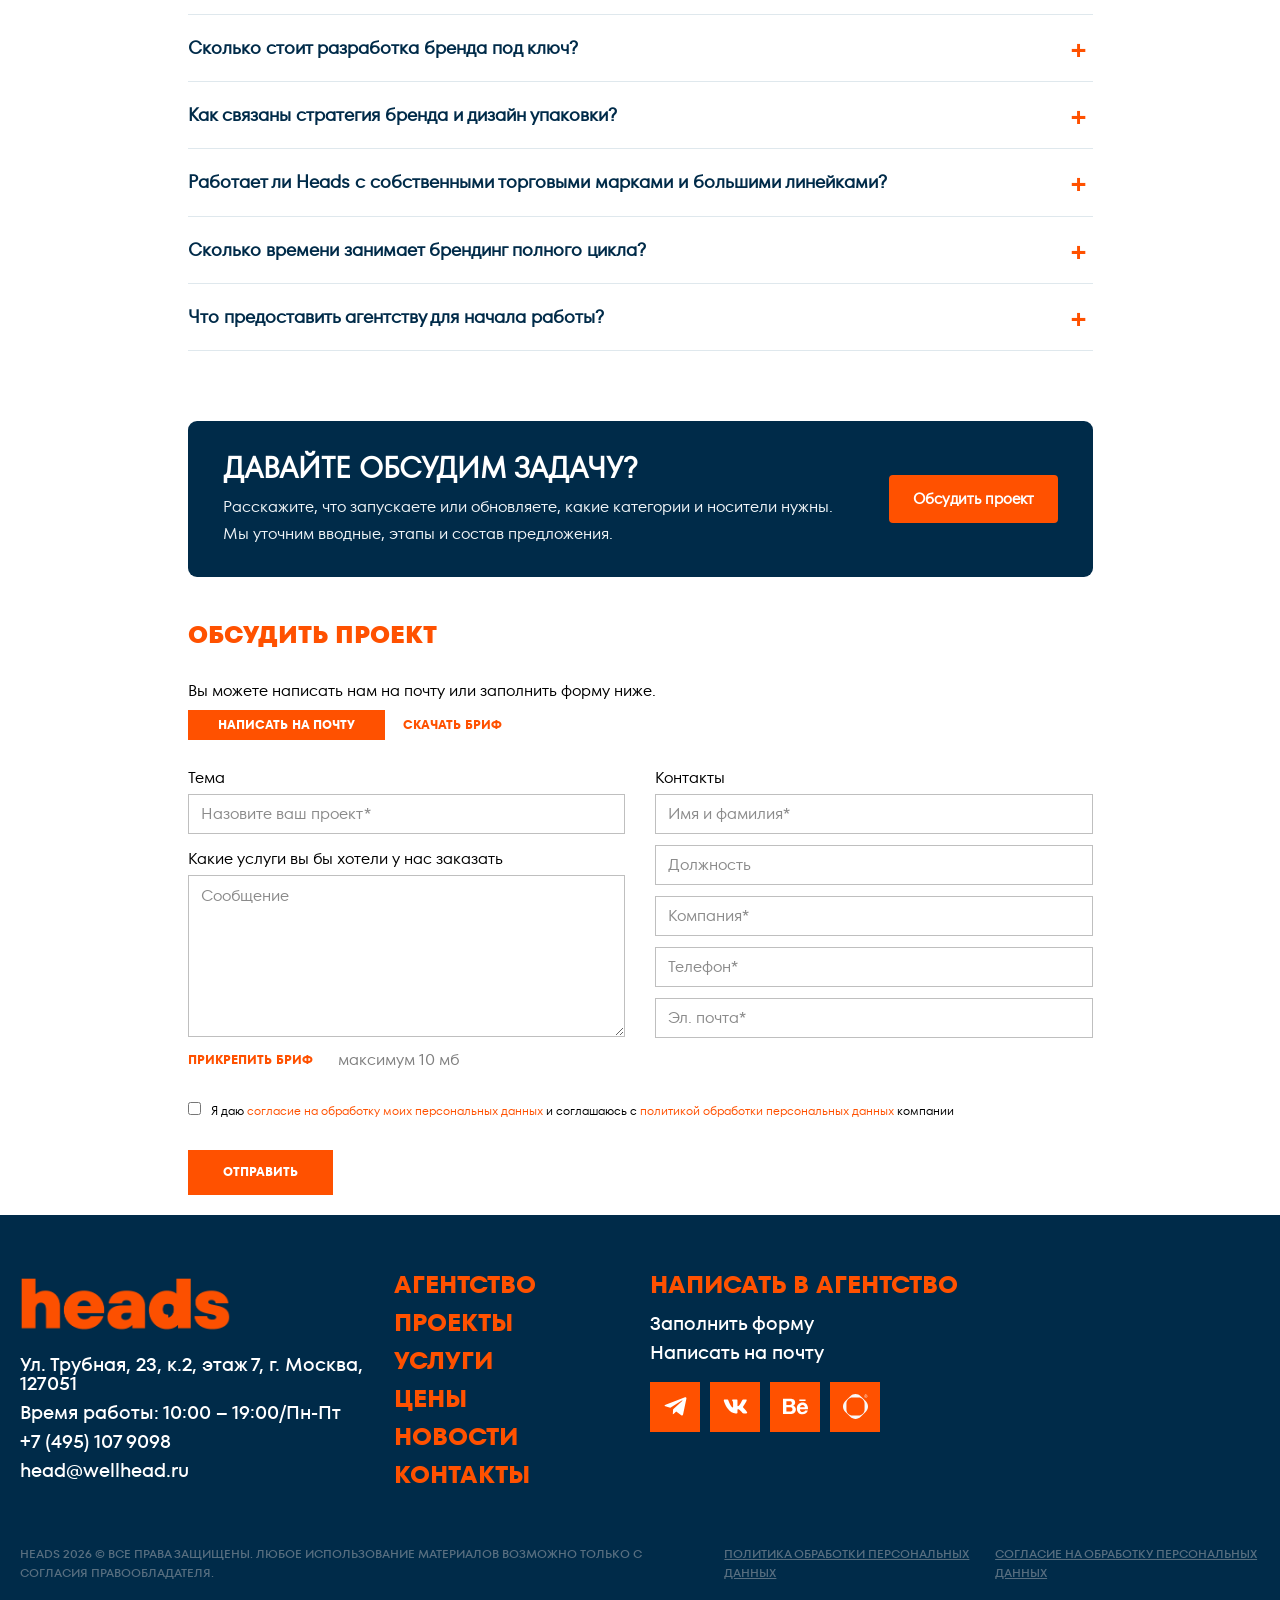
==== commit 33845c56: "Перенести «Мы уточним» на новую строку в синем блоке Heads" ====
--- a/index.html
+++ b/index.html
@@ -328,7 +328,7 @@
 
 	
 	<div class="page-header-inner container clr">
-		<h1 class="page-header-title wpex-clr" itemprop="headline"><span>Услуги брендинга полного цикла</span></h1>	</div><!-- .page-header-inner -->
+		<h1 class="page-header-title wpex-clr" itemprop="headline" data-heads-text-id="HEADS-S01-0001"><span>Услуги брендинга полного цикла</span></h1>	</div><!-- .page-header-inner -->
 
 	</header><!-- .page-header -->
 
@@ -350,14 +350,14 @@
 <div class="single-content single-page-content entry clr"><div class="wpb-content-wrapper">
 <!-- HEADS GEO/AEO: commercial answer capsule and direct navigation; visible to crawlers -->
 <section id="heads-geo-overview" class="heads-geo heads-geo-intro" aria-labelledby="heads-geo-intro-title" data-geo-version="2026-11-12">
-  <p class="heads-geo-eyebrow">Heads · Москва, Россия</p>
-  <h2 id="heads-geo-intro-title">От исследования рынка до бренда, который работает на полке и в цифровых каналах</h2>
-  <p class="heads-geo-lead"><strong>Брендинговое агентство Heads</strong> разрабатывает потребительские бренды полного цикла: от исследований, стратегии и позиционирования до нейминга, фирменного стиля, дизайна упаковки и коммуникационных материалов.</p>
-  <p>Работаем с запуском новых брендов, обновлением существующих марок и развитием портфелей СТМ. Состав услуг подбираем под задачу производителя, ритейлера или команды маркетинга: можно заказать отдельный этап либо комплексную услугу.</p>
+  <p class="heads-geo-eyebrow" data-heads-text-id="HEADS-S01-0002">Heads · Москва, Россия</p>
+  <h2 id="heads-geo-intro-title" data-heads-text-id="HEADS-S01-0003">От исследования рынка до бренда, который работает на полке и в цифровых каналах</h2>
+  <p class="heads-geo-lead" data-heads-text-id="HEADS-S01-0004"><strong>Брендинговое агентство Heads</strong> разрабатывает потребительские бренды полного цикла: от исследований, стратегии и позиционирования до нейминга, фирменного стиля, дизайна упаковки и коммуникационных материалов.</p>
+  <p data-heads-text-id="HEADS-S01-0005">Работаем с запуском новых брендов, обновлением существующих марок и развитием портфелей СТМ. Состав услуг подбираем под задачу производителя, ритейлера или команды маркетинга: можно заказать отдельный этап либо комплексную услугу.</p>
   <nav class="heads-geo-quicklinks" aria-label="Разделы страницы о брендинге полного цикла">
-    <a class="heads-geo-cta" href="#heads-process">Посмотреть этапы работы</a>
-    <a class="heads-geo-cta heads-geo-cta-outline" href="#heads-cases">Кейсы полного цикла</a>
-    <a class="heads-geo-cta heads-geo-cta-outline" href="#new-clients">Обсудить проект</a>
+    <a class="heads-geo-cta" href="#heads-process" data-heads-text-id="HEADS-S01-0006">Посмотреть этапы работы</a>
+    <a class="heads-geo-cta heads-geo-cta-outline" href="#heads-cases" data-heads-text-id="HEADS-S01-0007">Кейсы полного цикла</a>
+    <a class="heads-geo-cta heads-geo-cta-outline" href="#new-clients" data-heads-text-id="HEADS-S01-0008">Обсудить проект</a>
   </nav>
 </section>
 <div class="vc_row wpb_row vc_row-fluid"><div class="wpb_column vc_column_container vc_col-sm-12"><div class="vc_column-inner"><div class="wpb_wrapper">
@@ -368,49 +368,49 @@
 
 <div class="service__categories">
         <div class="service__category expanded" data-service="strat">
-            <h2>Стратегия и исследования</h2>
-            <img decoding="async" src="assets/b89aee024c-strat.svg" alt="Стратегия и Исследования">
+            <h2 data-heads-text-id="HEADS-S01-0009">Стратегия и исследования</h2>
+            <img decoding="async" src="assets/b89aee024c-strat.svg" alt="Стратегия и Исследования" data-heads-text-id="HEADS-S01-0010">
         </div>
         <div class="service__category" data-service="style">
-            <h2>Фирменный<br>стиль</h2>
-            <img decoding="async" src="assets/871e620b44-style.svg" alt="Фирменный стиль">
+            <h2 data-heads-text-id="HEADS-S01-0011">Фирменный<br>стиль</h2>
+            <img decoding="async" src="assets/871e620b44-style.svg" alt="Фирменный стиль" data-heads-text-id="HEADS-S01-0012">
         </div>
         <div class="service__category" data-service="design">
-            <h2>Дизайн<br>упаковки</h2>
-            <img decoding="async" src="assets/1704f31e21-design.svg" alt="Дизайн упаковки">
+            <h2 data-heads-text-id="HEADS-S01-0013">Дизайн<br>упаковки</h2>
+            <img decoding="async" src="assets/1704f31e21-design.svg" alt="Дизайн упаковки" data-heads-text-id="HEADS-S01-0014">
         </div>
         <div class="service__category" data-service="name">
-            <h2>Нейминг<br>и креатив</h2>
-            <img decoding="async" src="assets/d0113521c5-name.svg" alt="Нейминг и креатив">
+            <h2 data-heads-text-id="HEADS-S01-0015">Нейминг<br>и креатив</h2>
+            <img decoding="async" src="assets/d0113521c5-name.svg" alt="Нейминг и креатив" data-heads-text-id="HEADS-S01-0016">
         </div>
     </div>
 
     <div class="service__details service__details--strat expanded">
         <div class="service__details__content">
-            <h2><span>Стратегия и исследования</span></h2>
-            <p>
+            <h2 data-heads-text-id="HEADS-S01-0017"><span>Стратегия и исследования</span></h2>
+            <p data-heads-text-id="HEADS-S01-0018">
                 <strong>Стратегия</strong> – это компас, который показывает бренду нужное направление. Она определяет миссию, видение, ценности бренда, а также цели и задачи, которые необходимо достичь. Без стратегии бренд рискует не суметь эффективно использовать ресурсы и потерять свою идентичность.
             </p>
 
-            <p>
+            <p data-heads-text-id="HEADS-S01-0019">
                 <strong>Исследования</strong> – это бинокль, позволяющий увидеть реальную картину рынка. Они помогают понять потребителей, изучить конкурентов и выбрать маркетинговую стратегию. Без глубокого понимания потребительского поведения, конкурентной среды и трендов бренд рискует потратить ресурсы на неэффективные кампании и упустить ценные возможности.
             </p>
             <br>
-            <p>
+            <p data-heads-text-id="HEADS-S01-0020">
                 Не рискуйте, а эффективно решайте поставленные задачи, заказав у нас:
             </p>
             <div class="service__details__categories">
                 <ul>
-                    <li><a href="https://wellhead.ru/services/brend-audit/">Бренд-аудит</a></li>
-                    <li><a href="https://wellhead.ru/services/analiz-rynka/">Анализ рынка</a></li>
-                    <li><a href="https://wellhead.ru/services/kachestvennye-issledovanija/">Качественные исследования</a></li>
-                    <li><a href="https://wellhead.ru/services/kolichestvennye-issledovanija/">Количественные исследования</a></li>
-                    <li><a href="https://wellhead.ru/services/segmentacija-potrebitelej/">Сегментация потребителей</a></li>
-                    <li><a href="https://wellhead.ru/services/strategija-i-pozicionirovanie/">Стратегия и позиционирование</a></li>
-                    <li><a href="https://wellhead.ru/services/formirovanie-portfelja-brendov/">Формирование портфеля бренда</a></li>
-
-<li><a href="https://wellhead.ru/services/strategicheskie-sessii-i-vorkshopy/">Стратегические сессии и воркшопы</a></li>
-                    <li><a href="https://wellhead.ru/services/kommunikacionnaja-strategija/">Коммуникационная стратегия</a></li>
+                    <li><a href="https://wellhead.ru/services/brend-audit/" data-heads-text-id="HEADS-S01-0021">Бренд-аудит</a></li>
+                    <li><a href="https://wellhead.ru/services/analiz-rynka/" data-heads-text-id="HEADS-S01-0022">Анализ рынка</a></li>
+                    <li><a href="https://wellhead.ru/services/kachestvennye-issledovanija/" data-heads-text-id="HEADS-S01-0023">Качественные исследования</a></li>
+                    <li><a href="https://wellhead.ru/services/kolichestvennye-issledovanija/" data-heads-text-id="HEADS-S01-0024">Количественные исследования</a></li>
+                    <li><a href="https://wellhead.ru/services/segmentacija-potrebitelej/" data-heads-text-id="HEADS-S01-0025">Сегментация потребителей</a></li>
+                    <li><a href="https://wellhead.ru/services/strategija-i-pozicionirovanie/" data-heads-text-id="HEADS-S01-0026">Стратегия и позиционирование</a></li>
+                    <li><a href="https://wellhead.ru/services/formirovanie-portfelja-brendov/" data-heads-text-id="HEADS-S01-0027">Формирование портфеля бренда</a></li>
+
+<li><a href="https://wellhead.ru/services/strategicheskie-sessii-i-vorkshopy/" data-heads-text-id="HEADS-S01-0028">Стратегические сессии и воркшопы</a></li>
+                    <li><a href="https://wellhead.ru/services/kommunikacionnaja-strategija/" data-heads-text-id="HEADS-S01-0029">Коммуникационная стратегия</a></li>
                 </ul>
             </div>
         </div>
@@ -418,8 +418,8 @@
 
     <div class="service__details service__details--style">
         <div class="service__details__content">
-            <h2><span>Фирменный стиль</span></h2>
-            <p>
+            <h2 data-heads-text-id="HEADS-S01-0030"><span>Фирменный стиль</span></h2>
+            <p data-heads-text-id="HEADS-S01-0031">
                 <strong>Фирменный стиль</strong> – это визуальный язык, на котором бренд разговаривает
                 со своей аудиторией. Он создает узнаваемый образ, транслирует ключевые идеи, формирует эмоциональную связь с клиентом. Для команды Heads
                 это скрупулезно точный перевод аналитического языка позиционирования
@@ -427,19 +427,19 @@
                 захватить сердца нужной аудитории с максимальной эффективностью.
             </p>
             <br>
-            <p>
+            <p data-heads-text-id="HEADS-S01-0032">
                 Помогите своему бренду добиться успеха на рынке, заказав у нас:
             </p>
             <div class="service__details__categories">
                 <ul>
-                    <li><a href="https://wellhead.ru/services/korporativnyj-brending/">Корпоративный брендинг</a></li>
-                    <li><a href="https://wellhead.ru/services/firmennyj-stil/">Фирменный стиль</a></li>
-                    <li><a href="https://wellhead.ru/services/sozdanie-logotipa/">Создание логотипа</a></li>
-                    <li><a href="https://wellhead.ru/services/brendbook/">Брендбук</a></li>
-                    <li><a href="https://wellhead.ru/services/dizajn-sajta/">Дизайн сайта</a></li>
-
-                    <li><a href="https://wellhead.ru/services/oformlenie-torgovogo-prostranstva/">Оформление торгового пространства</a></li>
-                    <li><a href="https://wellhead.ru/services/avtorskij-nadzor/">Авторский надзор</a></li>
+                    <li><a href="https://wellhead.ru/services/korporativnyj-brending/" data-heads-text-id="HEADS-S01-0033">Корпоративный брендинг</a></li>
+                    <li><a href="https://wellhead.ru/services/firmennyj-stil/" data-heads-text-id="HEADS-S01-0034">Фирменный стиль</a></li>
+                    <li><a href="https://wellhead.ru/services/sozdanie-logotipa/" data-heads-text-id="HEADS-S01-0035">Создание логотипа</a></li>
+                    <li><a href="https://wellhead.ru/services/brendbook/" data-heads-text-id="HEADS-S01-0036">Брендбук</a></li>
+                    <li><a href="https://wellhead.ru/services/dizajn-sajta/" data-heads-text-id="HEADS-S01-0037">Дизайн сайта</a></li>
+
+                    <li><a href="https://wellhead.ru/services/oformlenie-torgovogo-prostranstva/" data-heads-text-id="HEADS-S01-0038">Оформление торгового пространства</a></li>
+                    <li><a href="https://wellhead.ru/services/avtorskij-nadzor/" data-heads-text-id="HEADS-S01-0039">Авторский надзор</a></li>
                 </ul>
             </div>
         </div>
@@ -447,21 +447,21 @@
 
     <div class="service__details service__details--name">
         <div class="service__details__content">
-            <h2><span>Нейминг и креатив</span></h2>
-            <p>
+            <h2 data-heads-text-id="HEADS-S01-0040"><span>Нейминг и креатив</span></h2>
+            <p data-heads-text-id="HEADS-S01-0041">
                 <strong>Нейминг</strong> – это искусство создания имени, которое отражает суть бренда, вызывает нужные эмоции и запоминается надолго. За каждым успешным названием стоит глубокая мысль, стратегический подход и немалая доля креатива. Мы извлекаем из точного, но формального позиционирования эффектную коммуникационную идею, которая делает сообщение яснее
                 и ярче. Настраиваем ее под каждый из сегментов аудитории. И вот бренд уже работает в полную силу: становится индивидуальнее, заметнее,
                 лучше запоминается.
             </p>
             <br>
-            <p>
+            <p data-heads-text-id="HEADS-S01-0042">
                 Оживите свой бренд, заказав у нас:
             </p>
             <div class="service__details__categories">
                 <ul>
-                    <li><a href="https://wellhead.ru/services/slogan-brenda/">Слоган бренда</a></li>
-                    <li><a href="https://wellhead.ru/services/nazvanie-brenda/">Название бренда</a></li>
-                    <li><a href="https://wellhead.ru/services/kreativnaja-koncepcija/">Креативная концепция</a></li>
+                    <li><a href="https://wellhead.ru/services/slogan-brenda/" data-heads-text-id="HEADS-S01-0043">Слоган бренда</a></li>
+                    <li><a href="https://wellhead.ru/services/nazvanie-brenda/" data-heads-text-id="HEADS-S01-0044">Название бренда</a></li>
+                    <li><a href="https://wellhead.ru/services/kreativnaja-koncepcija/" data-heads-text-id="HEADS-S01-0045">Креативная концепция</a></li>
                 </ul>
             </div>
         </div>
@@ -469,22 +469,22 @@
 
     <div class="service__details service__details--design">
         <div class="service__details__content">
-            <h2><span>Дизайн упаковки</span></h2>
-            <p>
+            <h2 data-heads-text-id="HEADS-S01-0046"><span>Дизайн упаковки</span></h2>
+            <p data-heads-text-id="HEADS-S01-0047">
                 <strong>Упаковка</strong> – это первое, что видит покупатель. Она формирует первое впечатление, которое может быть решающим. Дизайн упаковки – это искусство привлечь внимание, рассказать историю, вызвать эмоции, подчеркнуть ценность товара. Для Heads дизайн упаковки – задача инженерная, но при этом невыполнимая без творческого вдохновения: просто мы задаем четкие рамки для потока креатива.
             </p>
             <br>
-            <p>
+            <p data-heads-text-id="HEADS-S01-0048">
                 Повысьте продажи, заказав у нас:
             </p>
             <div class="service__details__categories">
                 <ul>
-                    <li><a href="https://wellhead.ru/services/dizajn-upakovki/">Дизайн упаковки</a></li>
-                    <li><a href="https://wellhead.ru/services/fudstajling/">Фудстайлинг</a></li>
-                    <li><a href="https://wellhead.ru/services/razrabotka-formy-upakovki/">Форма упаковки</a></li>
-                    <li><a href="https://wellhead.ru/services/brendbook/">Брендбук</a></li>
-                    <li><a href="https://wellhead.ru/services/tirazhirovanie/">Тиражирование</a></li>
-<li><a href="https://wellhead.ru/services/podgotovka-k-pechati/">Подготовка к печати</a></li>
+                    <li><a href="https://wellhead.ru/services/dizajn-upakovki/" data-heads-text-id="HEADS-S01-0049">Дизайн упаковки</a></li>
+                    <li><a href="https://wellhead.ru/services/fudstajling/" data-heads-text-id="HEADS-S01-0050">Фудстайлинг</a></li>
+                    <li><a href="https://wellhead.ru/services/razrabotka-formy-upakovki/" data-heads-text-id="HEADS-S01-0051">Форма упаковки</a></li>
+                    <li><a href="https://wellhead.ru/services/brendbook/" data-heads-text-id="HEADS-S01-0052">Брендбук</a></li>
+                    <li><a href="https://wellhead.ru/services/tirazhirovanie/" data-heads-text-id="HEADS-S01-0053">Тиражирование</a></li>
+<li><a href="https://wellhead.ru/services/podgotovka-k-pechati/" data-heads-text-id="HEADS-S01-0054">Подготовка к печати</a></li>
                 </ul>
             </div>
         </div>
@@ -494,99 +494,99 @@
 </div></div></div></div>
 <!-- HEADS GEO/AEO: added as server-readable HTML before the original contact form -->
 <section id="heads-process" class="heads-geo heads-geo-section" aria-labelledby="heads-process-title">
-  <p class="heads-geo-eyebrow">От задачи к решению</p>
-  <h2 id="heads-process-title">Как устроена разработка бренда полного цикла</h2>
-  <p class="heads-geo-section-intro">Исследование, стратегия и дизайн решают одну общую бизнес-задачу. Набор этапов и выходных материалов отличается в зависимости от конкретного проекта.</p>
+  <p class="heads-geo-eyebrow" data-heads-text-id="HEADS-S01-0055">От задачи к решению</p>
+  <h2 id="heads-process-title" data-heads-text-id="HEADS-S01-0056">Как устроена разработка бренда полного цикла</h2>
+  <p class="heads-geo-section-intro" data-heads-text-id="HEADS-S01-0057">Исследование, стратегия и дизайн решают одну общую бизнес-задачу. Набор этапов и выходных материалов отличается в зависимости от конкретного проекта.</p>
   <ol class="heads-geo-timeline">
-    <li><span class="heads-geo-step-no">01 / Аналитика</span><h3>Исследования и аудит</h3><p>Изучаем рынок, категорию, аудиторию и конкурентов; выбираем методы, необходимые для задачи.</p><a href="https://wellhead.ru/services/analiz-rynka/">Анализ рынка</a><p class="heads-geo-outcome"><strong>Результат:</strong> факты и гипотезы для решения.</p></li>
-    <li><span class="heads-geo-step-no">02 / Основа бренда</span><h3>Стратегия и позиционирование</h3><p>Определяем целевую аудиторию, ценность продукта, территорию бренда и принципы отличия.</p><a href="https://wellhead.ru/services/strategija-i-pozicionirovanie/">Стратегия бренда</a><p class="heads-geo-outcome"><strong>Результат:</strong> платформа и ориентиры для дизайна.</p></li>
-    <li><span class="heads-geo-step-no">03 / Идея</span><h3>Нейминг и креатив</h3><p>Разрабатываем название и коммуникационную идею, если они входят в задачи запуска или перезапуска.</p><a href="https://wellhead.ru/services/nazvanie-brenda/">Разработка названия</a><p class="heads-geo-outcome"><strong>Результат:</strong> согласованная смысловая концепция.</p></li>
-    <li><span class="heads-geo-step-no">04 / Визуальная система</span><h3>Айдентика и упаковка</h3><p>Переводим позиционирование в дизайн-систему и мастер-макеты, адаптируем их под линейки и SKU.</p><a href="https://wellhead.ru/services/dizajn-upakovki/">Дизайн упаковки</a><p class="heads-geo-outcome"><strong>Результат:</strong> дизайн и принципы масштабирования.</p></li>
-    <li><span class="heads-geo-step-no">05 / Внедрение</span><h3>Коммуникации и запуск</h3><p>Готовим правила применения фирменного стиля, носители, материалы для каналов продаж и печати.</p><a href="https://wellhead.ru/services/kommunikacionnaja-strategija/">Коммуникационная стратегия</a><p class="heads-geo-outcome"><strong>Результат:</strong> комплект для использования бренда.</p></li>
+    <li><span class="heads-geo-step-no" data-heads-text-id="HEADS-S01-0058">01 / Аналитика</span><h3 data-heads-text-id="HEADS-S01-0059">Исследования и аудит</h3><p data-heads-text-id="HEADS-S01-0060">Изучаем рынок, категорию, аудиторию и конкурентов; выбираем методы, необходимые для задачи.</p><a href="https://wellhead.ru/services/analiz-rynka/" data-heads-text-id="HEADS-S01-0061">Анализ рынка</a><p class="heads-geo-outcome" data-heads-text-id="HEADS-S01-0062"><strong>Результат:</strong> факты и гипотезы для решения.</p></li>
+    <li><span class="heads-geo-step-no" data-heads-text-id="HEADS-S01-0063">02 / Основа бренда</span><h3 data-heads-text-id="HEADS-S01-0064">Стратегия и позиционирование</h3><p data-heads-text-id="HEADS-S01-0065">Определяем целевую аудиторию, ценность продукта, территорию бренда и принципы отличия.</p><a href="https://wellhead.ru/services/strategija-i-pozicionirovanie/" data-heads-text-id="HEADS-S01-0066">Стратегия бренда</a><p class="heads-geo-outcome" data-heads-text-id="HEADS-S01-0067"><strong>Результат:</strong> платформа и ориентиры для дизайна.</p></li>
+    <li><span class="heads-geo-step-no" data-heads-text-id="HEADS-S01-0068">03 / Идея</span><h3 data-heads-text-id="HEADS-S01-0069">Нейминг и креатив</h3><p data-heads-text-id="HEADS-S01-0070">Разрабатываем название и коммуникационную идею, если они входят в задачи запуска или перезапуска.</p><a href="https://wellhead.ru/services/nazvanie-brenda/" data-heads-text-id="HEADS-S01-0071">Разработка названия</a><p class="heads-geo-outcome" data-heads-text-id="HEADS-S01-0072"><strong>Результат:</strong> согласованная смысловая концепция.</p></li>
+    <li><span class="heads-geo-step-no" data-heads-text-id="HEADS-S01-0073">04 / Визуальная система</span><h3 data-heads-text-id="HEADS-S01-0074">Айдентика и упаковка</h3><p data-heads-text-id="HEADS-S01-0075">Переводим позиционирование в дизайн-систему и мастер-макеты, адаптируем их под линейки и SKU.</p><a href="https://wellhead.ru/services/dizajn-upakovki/" data-heads-text-id="HEADS-S01-0076">Дизайн упаковки</a><p class="heads-geo-outcome" data-heads-text-id="HEADS-S01-0077"><strong>Результат:</strong> дизайн и принципы масштабирования.</p></li>
+    <li><span class="heads-geo-step-no" data-heads-text-id="HEADS-S01-0078">05 / Внедрение</span><h3 data-heads-text-id="HEADS-S01-0079">Коммуникации и запуск</h3><p data-heads-text-id="HEADS-S01-0080">Готовим правила применения фирменного стиля, носители, материалы для каналов продаж и печати.</p><a href="https://wellhead.ru/services/kommunikacionnaja-strategija/" data-heads-text-id="HEADS-S01-0081">Коммуникационная стратегия</a><p class="heads-geo-outcome" data-heads-text-id="HEADS-S01-0082"><strong>Результат:</strong> комплект для использования бренда.</p></li>
   </ol>
-  <p>Для проектов с несколькими брендами отдельно прорабатываем <a href="https://wellhead.ru/services/formirovanie-portfelja-brendov/">архитектуру портфеля и продуктовых линеек</a>. Для сложной упаковки также предусматриваем <a href="https://wellhead.ru/services/podgotovka-k-pechati/">подготовку макетов к печати</a>.</p>
+  <p data-heads-text-id="HEADS-S01-0083">Для проектов с несколькими брендами отдельно прорабатываем <a href="https://wellhead.ru/services/formirovanie-portfelja-brendov/">архитектуру портфеля и продуктовых линеек</a>. Для сложной упаковки также предусматриваем <a href="https://wellhead.ru/services/podgotovka-k-pechati/">подготовку макетов к печати</a>.</p>
 </section>
 
 <section id="heads-scenarios" class="heads-geo heads-geo-section" aria-labelledby="heads-scenarios-title">
-  <p class="heads-geo-eyebrow">Задачи маркетинга и бизнеса</p>
-  <h2 id="heads-scenarios-title">С какой задачей стоит обратиться в Heads</h2>
-  <p class="heads-geo-section-intro">Подбор агентства начинается с задачи: создать новую марку, обновить знакомый бренд или выстроить ассортимент. Для каждого сценария требуется свой набор исследований, решений и материалов.</p>
+  <p class="heads-geo-eyebrow" data-heads-text-id="HEADS-S01-0084">Задачи маркетинга и бизнеса</p>
+  <h2 id="heads-scenarios-title" data-heads-text-id="HEADS-S01-0085">С какой задачей стоит обратиться в Heads</h2>
+  <p class="heads-geo-section-intro" data-heads-text-id="HEADS-S01-0086">Подбор агентства начинается с задачи: создать новую марку, обновить знакомый бренд или выстроить ассортимент. Для каждого сценария требуется свой набор исследований, решений и материалов.</p>
   <div class="heads-geo-cards">
     <article class="heads-geo-card">
-      <p class="heads-geo-card-tag">01 · Новый бренд</p>
-      <h3>Запуск продукта или бренда с нуля</h3>
-      <p>Нужно найти позиционирование, сформировать имя, упаковку и систему коммуникаций. Определяем конкурентный контекст и создаем основу, которую можно развивать вместе с ассортиментом.</p>
-      <p><strong>Примеры:</strong> KIX и Pet Pride.</p>
+      <p class="heads-geo-card-tag" data-heads-text-id="HEADS-S01-0087">01 · Новый бренд</p>
+      <h3 data-heads-text-id="HEADS-S01-0088">Запуск продукта или бренда с нуля</h3>
+      <p data-heads-text-id="HEADS-S01-0089">Нужно найти позиционирование, сформировать имя, упаковку и систему коммуникаций. Определяем конкурентный контекст и создаем основу, которую можно развивать вместе с ассортиментом.</p>
+      <p data-heads-text-id="HEADS-S01-0090"><strong>Примеры:</strong> KIX и Pet Pride.</p>
     </article>
     <article class="heads-geo-card">
-      <p class="heads-geo-card-tag">02 · Ребрендинг</p>
-      <h3>Обновление существующей марки</h3>
-      <p>У бренда уже есть узнаваемые элементы и аудитория. Изучаем, что важно сохранить, затем обновляем образ, структуру линеек и правила использования дизайна.</p>
-      <p><strong>Примеры:</strong> Hartens и «Вернель» (разные задачи и объем работ).</p>
+      <p class="heads-geo-card-tag" data-heads-text-id="HEADS-S01-0091">02 · Ребрендинг</p>
+      <h3 data-heads-text-id="HEADS-S01-0092">Обновление существующей марки</h3>
+      <p data-heads-text-id="HEADS-S01-0093">У бренда уже есть узнаваемые элементы и аудитория. Изучаем, что важно сохранить, затем обновляем образ, структуру линеек и правила использования дизайна.</p>
+      <p data-heads-text-id="HEADS-S01-0094"><strong>Примеры:</strong> Hartens и «Вернель» (разные задачи и объем работ).</p>
     </article>
     <article class="heads-geo-card">
-      <p class="heads-geo-card-tag">03 · Портфель / СТМ</p>
-      <h3>Развитие нескольких категорий и SKU</h3>
-      <p>Нужна архитектура брендов и упаковка, которая сохраняет узнаваемость при расширении ассортимента: мастер-дизайн, дифференциация линеек, правила адаптации.</p>
-      <p><strong>Примеры:</strong> KIX, Pet Pride и Hartens.</p>
+      <p class="heads-geo-card-tag" data-heads-text-id="HEADS-S01-0095">03 · Портфель / СТМ</p>
+      <h3 data-heads-text-id="HEADS-S01-0096">Развитие нескольких категорий и SKU</h3>
+      <p data-heads-text-id="HEADS-S01-0097">Нужна архитектура брендов и упаковка, которая сохраняет узнаваемость при расширении ассортимента: мастер-дизайн, дифференциация линеек, правила адаптации.</p>
+      <p data-heads-text-id="HEADS-S01-0098"><strong>Примеры:</strong> KIX, Pet Pride и Hartens.</p>
     </article>
   </div>
 </section>
 
 <section id="heads-cases" class="heads-geo heads-geo-section" aria-labelledby="heads-cases-title">
-  <p class="heads-geo-eyebrow">Наш бесценный опыт</p>
-  <h2 id="heads-cases-title">Кейсы, в которых видна связь стратегии, дизайна и внедрения</h2>
-  <p class="heads-geo-section-intro">В нашем портфолио есть проекты разного типа: создание новых брендов, обновление узнаваемых марок и разработка дизайн-систем для больших продуктовых линеек. Вот несколько примеров нашей работы.</p>
+  <p class="heads-geo-eyebrow" data-heads-text-id="HEADS-S01-0099">Наш бесценный опыт</p>
+  <h2 id="heads-cases-title" data-heads-text-id="HEADS-S01-0100">Кейсы, в которых видна связь стратегии, дизайна и внедрения</h2>
+  <p class="heads-geo-section-intro" data-heads-text-id="HEADS-S01-0101">В нашем портфолио есть проекты разного типа: создание новых брендов, обновление узнаваемых марок и разработка дизайн-систем для больших продуктовых линеек. Вот несколько примеров нашей работы.</p>
   <div class="heads-geo-cases">
     <article class="heads-geo-case">
-      <p class="heads-geo-card-tag">Новый бренд · FMCG / СТМ</p>
-      <h3>KIX</h3>
-      <p>Для марки товаров личной гигиены и бытовой химии мы разработали позиционирование, название, дизайн-систему упаковки, брендбук и коммуникационные материалы. Мы адаптировали визуальную систему под разные SKU.</p>
-      <a href="https://wellhead.ru/projects/kix/">Посмотреть кейс KIX</a>
+      <p class="heads-geo-card-tag" data-heads-text-id="HEADS-S01-0102">Новый бренд · FMCG / СТМ</p>
+      <h3 data-heads-text-id="HEADS-S01-0103">KIX</h3>
+      <p data-heads-text-id="HEADS-S01-0104">Для марки товаров личной гигиены и бытовой химии мы разработали позиционирование, название, дизайн-систему упаковки, брендбук и коммуникационные материалы. Мы адаптировали визуальную систему под разные SKU.</p>
+      <a href="https://wellhead.ru/projects/kix/" data-heads-text-id="HEADS-S01-0105">Посмотреть кейс KIX</a>
     </article>
     <article class="heads-geo-case">
-      <p class="heads-geo-card-tag">Новый бренд · товары для животных / СТМ</p>
-      <h3>Pet Pride</h3>
-      <p>Мы разработали позиционирование и название бренда, дизайн упаковки, руководство по применению фирменного стиля и коммуникационную платформу, включая материалы для цифровых каналов и карточек товаров.</p>
-      <a href="https://wellhead.ru/projects/pet-pride/">Посмотреть кейс Pet Pride</a>
+      <p class="heads-geo-card-tag" data-heads-text-id="HEADS-S01-0106">Новый бренд · товары для животных / СТМ</p>
+      <h3 data-heads-text-id="HEADS-S01-0107">Pet Pride</h3>
+      <p data-heads-text-id="HEADS-S01-0108">Мы разработали позиционирование и название бренда, дизайн упаковки, руководство по применению фирменного стиля и коммуникационную платформу, включая материалы для цифровых каналов и карточек товаров.</p>
+      <a href="https://wellhead.ru/projects/pet-pride/" data-heads-text-id="HEADS-S01-0109">Посмотреть кейс Pet Pride</a>
     </article>
     <article class="heads-geo-case">
-      <p class="heads-geo-card-tag">Обновление бренда · техника</p>
-      <h3>Hartens</h3>
-      <p>Название бренда сохранилось. Мы сформулировали позиционирование и легенду, обновили визуальную систему и разработали правила адаптации упаковки к разным категориям продукции.</p>
-      <a href="https://wellhead.ru/projects/hartens/">Посмотреть кейс Hartens</a>
+      <p class="heads-geo-card-tag" data-heads-text-id="HEADS-S01-0110">Обновление бренда · техника</p>
+      <h3 data-heads-text-id="HEADS-S01-0111">Hartens</h3>
+      <p data-heads-text-id="HEADS-S01-0112">Название бренда сохранилось. Мы сформулировали позиционирование и легенду, обновили визуальную систему и разработали правила адаптации упаковки к разным категориям продукции.</p>
+      <a href="https://wellhead.ru/projects/hartens/" data-heads-text-id="HEADS-S01-0113">Посмотреть кейс Hartens</a>
     </article>
     <article class="heads-geo-case">
-      <p class="heads-geo-card-tag">Редизайн · FMCG non-food</p>
-      <h3>«Вернель»</h3>
-      <p>Мы обновили дизайн упаковки известной марки, разработали единую визуальную систему для нескольких продуктовых линеек, адаптировали ее под разные форматы и объемы, подготовили подробный брендбук.</p>
-      <a href="https://wellhead.ru/projects/redizajn-brenda-vernel/">Посмотреть кейс «Вернель»</a>
+      <p class="heads-geo-card-tag" data-heads-text-id="HEADS-S01-0114">Редизайн · FMCG non-food</p>
+      <h3 data-heads-text-id="HEADS-S01-0115">«Вернель»</h3>
+      <p data-heads-text-id="HEADS-S01-0116">Мы обновили дизайн упаковки известной марки, разработали единую визуальную систему для нескольких продуктовых линеек, адаптировали ее под разные форматы и объемы, подготовили подробный брендбук.</p>
+      <a href="https://wellhead.ru/projects/redizajn-brenda-vernel/" data-heads-text-id="HEADS-S01-0117">Посмотреть кейс «Вернель»</a>
     </article>
   </div>
   <div class="heads-geo-note">
-    <h3>Как формируется объем проекта и смета</h3>
-    <p>Комплекс «стратегия + дизайн» рассчитывается под задачу, а не как механическая сумма отдельных услуг. На стоимость влияют исследования, продуктовые категории, количество SKU, носителей, участников и согласований. Стартовые цены по доступным услугам можно посмотреть в <a href="https://wellhead.ru/prices/">прайсе Heads</a>; точный состав работ фиксируем после обсуждения брифа.</p>
+    <h3 data-heads-text-id="HEADS-S01-0118">Как формируется объем проекта и смета</h3>
+    <p data-heads-text-id="HEADS-S01-0119">Комплекс «стратегия + дизайн» рассчитывается под задачу, а не как механическая сумма отдельных услуг. На стоимость влияют исследования, продуктовые категории, количество SKU, носителей, участников и согласований. Стартовые цены по доступным услугам можно посмотреть в <a href="https://wellhead.ru/prices/">прайсе Heads</a>; точный состав работ фиксируем после обсуждения брифа.</p>
   </div>
 </section>
 
 <section id="heads-faq" class="heads-geo heads-geo-section heads-geo-faq" aria-labelledby="heads-faq-title">
-  <p class="heads-geo-eyebrow">Ответы на вопросы заказчиков</p>
-  <h2 id="heads-faq-title">Частые вопросы о брендинге под ключ</h2>
-  <details><summary>Что входит в брендинг полного цикла?</summary><div class="heads-geo-answer"><p>Состав зависит от задачи. В проект могут входить исследования рынка и аудитории, стратегия и позиционирование, нейминг, фирменный стиль, дизайн упаковки, брендбук и коммуникационные материалы. До начала работы определяем этапы и итоговые материалы каждого этапа.</p></div></details>
-  <details><summary>Можно ли заказать только дизайн упаковки или фирменный стиль?</summary><div class="heads-geo-answer"><p>Да. Heads выполняет отдельные услуги, в том числе дизайн упаковки, фирменный стиль, исследования и нейминг. Если у бренда уже есть стратегия и позиционирование, можно использовать их как основу для дизайн-проекта.</p></div></details>
-  <details><summary>Сколько стоит разработка бренда под ключ?</summary><div class="heads-geo-answer"><p>Единой цены на полный цикл нет: смета зависит от состава работ, объема исследований, числа продуктовых категорий и SKU, числа носителей и этапов согласования. Стартовые цены на отдельные услуги указаны в прайсе как «от»; стоимость комплексного проекта рассчитываем под бриф.</p></div></details>
-  <details><summary>Как связаны стратегия бренда и дизайн упаковки?</summary><div class="heads-geo-answer"><p>Стратегия определяет аудиторию, позиционирование, обещание бренда и принципы отличия от конкурентов. Эти решения затем переводятся в визуальную систему, структуру упаковки и коммуникации. При готовой стратегии можно начинать с дизайна, а при ее отсутствии уточнить необходимые исследования.</p></div></details>
-  <details><summary>Работает ли Heads с собственными торговыми марками и большими линейками?</summary><div class="heads-geo-answer"><p>Да. В опубликованных кейсах KIX и Pet Pride показаны создание СТМ и дизайн-системы для разных категорий. В проекте Hartens показана адаптация существующего бренда на разные товарные группы. Количество SKU и необходимые форматы определяются брифом.</p></div></details>
-  <details><summary>Сколько времени занимает брендинг полного цикла?</summary><div class="heads-geo-answer"><p>Срок зависит от числа этапов, глубины исследований, объема ассортимента, наличия исходных материалов и согласований. Календарь проекта и контрольные точки определяются после обсуждения задачи. Универсального срока для всех брендов нет.</p></div></details>
-  <details><summary>Что предоставить агентству для начала работы?</summary><div class="heads-geo-answer"><p>Опишите задачу, продуктовые категории, аудиторию, желаемые результаты и ограничения. Если есть бриф, исследования, существующий брендбук или примеры упаковки, их можно приложить к заявке. Даже без готового брифа можно начать с описания проекта и обсудить дальнейшие шаги.</p></div></details>
+  <p class="heads-geo-eyebrow" data-heads-text-id="HEADS-S01-0120">Ответы на вопросы заказчиков</p>
+  <h2 id="heads-faq-title" data-heads-text-id="HEADS-S01-0121">Частые вопросы о брендинге под ключ</h2>
+  <details><summary data-heads-text-id="HEADS-S01-0122">Что входит в брендинг полного цикла?</summary><div class="heads-geo-answer"><p data-heads-text-id="HEADS-S01-0123">Состав зависит от задачи. В проект могут входить исследования рынка и аудитории, стратегия и позиционирование, нейминг, фирменный стиль, дизайн упаковки, брендбук и коммуникационные материалы. До начала работы определяем этапы и итоговые материалы каждого этапа.</p></div></details>
+  <details><summary data-heads-text-id="HEADS-S01-0124">Можно ли заказать только дизайн упаковки или фирменный стиль?</summary><div class="heads-geo-answer"><p data-heads-text-id="HEADS-S01-0125">Да. Heads выполняет отдельные услуги, в том числе дизайн упаковки, фирменный стиль, исследования и нейминг. Если у бренда уже есть стратегия и позиционирование, можно использовать их как основу для дизайн-проекта.</p></div></details>
+  <details><summary data-heads-text-id="HEADS-S01-0126">Сколько стоит разработка бренда под ключ?</summary><div class="heads-geo-answer"><p data-heads-text-id="HEADS-S01-0127">Единой цены на полный цикл нет: смета зависит от состава работ, объема исследований, числа продуктовых категорий и SKU, числа носителей и этапов согласования. Стартовые цены на отдельные услуги указаны в прайсе как «от»; стоимость комплексного проекта рассчитываем под бриф.</p></div></details>
+  <details><summary data-heads-text-id="HEADS-S01-0128">Как связаны стратегия бренда и дизайн упаковки?</summary><div class="heads-geo-answer"><p data-heads-text-id="HEADS-S01-0129">Стратегия определяет аудиторию, позиционирование, обещание бренда и принципы отличия от конкурентов. Эти решения затем переводятся в визуальную систему, структуру упаковки и коммуникации. При готовой стратегии можно начинать с дизайна, а при ее отсутствии уточнить необходимые исследования.</p></div></details>
+  <details><summary data-heads-text-id="HEADS-S01-0130">Работает ли Heads с собственными торговыми марками и большими линейками?</summary><div class="heads-geo-answer"><p data-heads-text-id="HEADS-S01-0131">Да. В опубликованных кейсах KIX и Pet Pride показаны создание СТМ и дизайн-системы для разных категорий. В проекте Hartens показана адаптация существующего бренда на разные товарные группы. Количество SKU и необходимые форматы определяются брифом.</p></div></details>
+  <details><summary data-heads-text-id="HEADS-S01-0132">Сколько времени занимает брендинг полного цикла?</summary><div class="heads-geo-answer"><p data-heads-text-id="HEADS-S01-0133">Срок зависит от числа этапов, глубины исследований, объема ассортимента, наличия исходных материалов и согласований. Календарь проекта и контрольные точки определяются после обсуждения задачи. Универсального срока для всех брендов нет.</p></div></details>
+  <details><summary data-heads-text-id="HEADS-S01-0134">Что предоставить агентству для начала работы?</summary><div class="heads-geo-answer"><p data-heads-text-id="HEADS-S01-0135">Опишите задачу, продуктовые категории, аудиторию, желаемые результаты и ограничения. Если есть бриф, исследования, существующий брендбук или примеры упаковки, их можно приложить к заявке. Даже без готового брифа можно начать с описания проекта и обсудить дальнейшие шаги.</p></div></details>
 </section>
 
 <section class="heads-geo heads-geo-bottom-cta" aria-label="Обсудить разработку бренда">
   <div>
-    <h2>Давайте обсудим задачу?</h2>
-    <p>Расскажите, что запускаете или обновляете, какие категории и носители нужны. Мы уточним вводные, этапы и состав предложения.</p>
+    <h2 data-heads-text-id="HEADS-S01-0136">Давайте обсудим задачу?</h2>
+    <p data-heads-text-id="HEADS-S01-0137">Расскажите, что запускаете или обновляете, какие категории и носители нужны.<br>Мы уточним вводные, этапы и состав предложения.</p>
   </div>
-  <a class="heads-geo-cta" href="#new-clients">Обсудить проект</a>
+  <a class="heads-geo-cta" href="#new-clients" data-heads-text-id="HEADS-S01-0138">Обсудить проект</a>
 </section>
 <div class="vc_row wpb_row vc_row-fluid vc_custom_1730301364186 no-bottom-margins"><div class="wpb_column vc_column_container vc_col-sm-12"><div class="vc_column-inner"><div class="wpb_wrapper"><div class="vcex-shortcode clr">
 <div class="wpcf7 no-js" id="wpcf7-f2108-p11997-o1" lang="ru-RU" dir="ltr" data-wpcf7-id="2108">
@@ -595,19 +595,19 @@
 <fieldset class="hidden-fields-container"></fieldset>
 <div id="new-clients">
 	<div class="page-header-title heading-typography">
-		<p>Обсудить проект
+		<p data-heads-text-id="HEADS-S01-0139">Обсудить проект
 		</p>
 	</div>
 	<div class="fieldBlock briefBlock">
-		<p class="top-text" style="margin-bottom: 10px;">Вы можете написать нам на почту или заполнить форму ниже.
+		<p class="top-text" style="margin-bottom: 10px;" data-heads-text-id="HEADS-S01-0140">Вы можете написать нам на почту или заполнить форму ниже.
 		</p>
 		<div>
 			<div class="vc_btn3-container  orangeButton outerBtn big newhover vc_btn3-inline">
-				<p><a style="background-color:#ff5100; color:#ffffff;" class="vc_general vc_btn3 vc_btn3-size-md vc_btn3-shape-square vc_btn3-style-custom" href="mailto:head@wellhead.ru" title="">Написать на почту</a>
+				<p data-heads-text-id="HEADS-S01-0141"><a style="background-color:#ff5100; color:#ffffff;" class="vc_general vc_btn3 vc_btn3-size-md vc_btn3-shape-square vc_btn3-style-custom" href="mailto:head@wellhead.ru" title="">Написать на почту</a>
 				</p>
 			</div>
 			<div class="vc_btn3-container  orangeButton outerBtn big vc_btn3-inline">
-				<p><a style="background-color:#ffffff; color:#ff5100;" class="vc_general vc_btn3 vc_btn3-size-md vc_btn3-shape-square vc_btn3-style-custom" href="assets/9b42eba4a6-heads_brief.docx" title="">скачать бриф</a>
+				<p data-heads-text-id="HEADS-S01-0142"><a style="background-color:#ffffff; color:#ff5100;" class="vc_general vc_btn3 vc_btn3-size-md vc_btn3-shape-square vc_btn3-style-custom" href="assets/9b42eba4a6-heads_brief.docx" title="">скачать бриф</a>
 				</p>
 			</div>
 		</div>
@@ -615,44 +615,44 @@
 	<div class="vc_row-fluid" style="margin: 0 -15px;">
 		<div class="vc_col-sm-12 vc_col-md-6">
 			<div class="fieldBlock">
-				<p class="top-text">Тема
-				</p>
-				<p><span class="wpcf7-form-control-wrap" data-name="theme"><input size="40" maxlength="400" class="wpcf7-form-control wpcf7-text wpcf7-validates-as-required" aria-required="true" aria-invalid="false" placeholder="Назовите ваш проект*" value="" type="text" name="theme" required="required"></span>
+				<p class="top-text" data-heads-text-id="HEADS-S01-0143">Тема
+				</p>
+				<p><span class="wpcf7-form-control-wrap" data-name="theme"><input size="40" maxlength="400" class="wpcf7-form-control wpcf7-text wpcf7-validates-as-required" aria-required="true" aria-invalid="false" placeholder="Назовите ваш проект*" value="" type="text" name="theme" required="required" data-heads-text-id="HEADS-S01-0144"></span>
 				</p>
 			</div>
 			<div class="fieldBlock minPadding">
-				<p class="top-text">Какие услуги вы бы хотели у нас заказать
-				</p>
-				<p><span class="wpcf7-form-control-wrap" data-name="message"><textarea cols="40" rows="10" maxlength="2000" class="wpcf7-form-control wpcf7-textarea" aria-invalid="false" placeholder="Сообщение" name="message"></textarea></span>
+				<p class="top-text" data-heads-text-id="HEADS-S01-0145">Какие услуги вы бы хотели у нас заказать
+				</p>
+				<p><span class="wpcf7-form-control-wrap" data-name="message"><textarea cols="40" rows="10" maxlength="2000" class="wpcf7-form-control wpcf7-textarea" aria-invalid="false" placeholder="Сообщение" name="message" data-heads-text-id="HEADS-S01-0146"></textarea></span>
 				</p>
 			</div>
 			<div class="fileBlock">
-				<p><label for="attach"></label><br>
+				<p data-heads-text-id="HEADS-S01-0147"><label for="attach"></label><br>
 <span class="wpcf7-form-control-wrap" data-name="file"><input size="40" class="wpcf7-form-control wpcf7-file" id="attach" accept=".pdf,.txt,.png,.jpg,.jpeg,.doc,.docx,.rtf,.ppt,.pptx,.xls,.xlsx" aria-invalid="false" type="file" name="file"></span><span class="max-size">максимум 10 мб</span>
 				</p>
 			</div>
 		</div>
 		<div class="vc_col-sm-12 vc_col-md-6">
 			<div class="fieldBlock minPadding">
-				<p class="top-text">Контакты
-				</p>
-				<p><span class="wpcf7-form-control-wrap" data-name="your-name"><input size="40" maxlength="400" class="wpcf7-form-control wpcf7-text wpcf7-validates-as-required" aria-required="true" aria-invalid="false" placeholder="Имя и фамилия*" value="" type="text" name="your-name" required="required"></span>
+				<p class="top-text" data-heads-text-id="HEADS-S01-0148">Контакты
+				</p>
+				<p><span class="wpcf7-form-control-wrap" data-name="your-name"><input size="40" maxlength="400" class="wpcf7-form-control wpcf7-text wpcf7-validates-as-required" aria-required="true" aria-invalid="false" placeholder="Имя и фамилия*" value="" type="text" name="your-name" required="required" data-heads-text-id="HEADS-S01-0149"></span>
 				</p>
 			</div>
 			<div class="fieldBlock minPadding">
-				<p><span class="wpcf7-form-control-wrap" data-name="position"><input size="40" maxlength="400" class="wpcf7-form-control wpcf7-text" aria-invalid="false" placeholder="Должность" value="" type="text" name="position"></span>
+				<p><span class="wpcf7-form-control-wrap" data-name="position"><input size="40" maxlength="400" class="wpcf7-form-control wpcf7-text" aria-invalid="false" placeholder="Должность" value="" type="text" name="position" data-heads-text-id="HEADS-S01-0150"></span>
 				</p>
 			</div>
 			<div class="fieldBlock minPadding">
-				<p><span class="wpcf7-form-control-wrap" data-name="company"><input size="40" maxlength="400" class="wpcf7-form-control wpcf7-text wpcf7-validates-as-required" aria-required="true" aria-invalid="false" placeholder="Компания*" value="" type="text" name="company" required="required"></span>
+				<p><span class="wpcf7-form-control-wrap" data-name="company"><input size="40" maxlength="400" class="wpcf7-form-control wpcf7-text wpcf7-validates-as-required" aria-required="true" aria-invalid="false" placeholder="Компания*" value="" type="text" name="company" required="required" data-heads-text-id="HEADS-S01-0151"></span>
 				</p>
 			</div>
 			<div class="fieldBlock minPadding">
-				<p><span class="wpcf7-form-control-wrap" data-name="tel"><input size="40" maxlength="400" class="wpcf7-form-control wpcf7-tel wpcf7-validates-as-required wpcf7-text wpcf7-validates-as-tel" aria-required="true" aria-invalid="false" placeholder="Телефон*" value="" type="tel" name="tel" required="required"></span>
+				<p><span class="wpcf7-form-control-wrap" data-name="tel"><input size="40" maxlength="400" class="wpcf7-form-control wpcf7-tel wpcf7-validates-as-required wpcf7-text wpcf7-validates-as-tel" aria-required="true" aria-invalid="false" placeholder="Телефон*" value="" type="tel" name="tel" required="required" data-heads-text-id="HEADS-S01-0152"></span>
 				</p>
 			</div>
 			<div class="fieldBlock minPadding">
-				<p><span class="wpcf7-form-control-wrap" data-name="email"><input size="40" maxlength="400" class="wpcf7-form-control wpcf7-email wpcf7-validates-as-required wpcf7-text wpcf7-validates-as-email" aria-required="true" aria-invalid="false" placeholder="Эл. почта*" value="" type="email" name="email" required="required"></span>
+				<p><span class="wpcf7-form-control-wrap" data-name="email"><input size="40" maxlength="400" class="wpcf7-form-control wpcf7-email wpcf7-validates-as-required wpcf7-text wpcf7-validates-as-email" aria-required="true" aria-invalid="false" placeholder="Эл. почта*" value="" type="email" name="email" required="required" data-heads-text-id="HEADS-S01-0153"></span>
 				</p>
 			</div>
 		</div>
@@ -660,15 +660,15 @@
 	<div style="clear:both;">
 	</div>
 	<div class="agreementBlock">
-		<p><span class="wpcf7-form-control-wrap" data-name="acceptance-829"><span class="wpcf7-form-control wpcf7-acceptance"><span class="wpcf7-list-item"><label><input type="checkbox" name="acceptance-829" value="1" aria-invalid="false" required="required"><span class="wpcf7-list-item-label"><span style="font-size:12px; line-height: 1.2em;">Я даю <a href="https://wellhead.ru/soglashenie/">согласие на обработку моих персональных данных</a> и соглашаюсь с <a href="https://wellhead.ru/privacy-policy/">политикой обработки персональных данных</a> компании</span></span></label></span></span></span>
+		<p data-heads-text-id="HEADS-S01-0154"><span class="wpcf7-form-control-wrap" data-name="acceptance-829"><span class="wpcf7-form-control wpcf7-acceptance"><span class="wpcf7-list-item"><label><input type="checkbox" name="acceptance-829" value="1" aria-invalid="false" required="required"><span class="wpcf7-list-item-label"><span style="font-size:12px; line-height: 1.2em;">Я даю <a href="https://wellhead.ru/soglashenie/">согласие на обработку моих персональных данных</a> и соглашаюсь с <a href="https://wellhead.ru/privacy-policy/">политикой обработки персональных данных</a> компании</span></span></label></span></span></span>
 		</p>
 	</div>
 	<div class="submit">
-		<p><input class="wpcf7-form-control wpcf7-submit has-spinner" type="submit" value="Отправить">
+		<p><input class="wpcf7-form-control wpcf7-submit has-spinner" type="submit" value="Отправить" data-heads-text-id="HEADS-S01-0155">
 		</p>
 	</div>
 	<div class="form__sent" style="display:none;">
-		<p>Форма успешно отправлена
+		<p data-heads-text-id="HEADS-S01-0156">Форма успешно отправлена
 		</p>
 	</div>
 </div><div class="wpcf7-response-output" role="status" data-preview-result="" hidden="hidden"></div>
@@ -974,26 +974,26 @@
 			<div class="elementor-element elementor-element-186fd51 e-con-full e-flex wpr-particle-no wpr-jarallax-no wpr-parallax-no wpr-sticky-section-no wpr-column-slider-no wpr-equal-height-no e-con e-parent" data-id="186fd51" data-element_type="container" data-e-type="container">
 				<div class="elementor-element elementor-element-eb307ad elementor-widget elementor-widget-heading" data-id="eb307ad" data-element_type="widget" data-e-type="widget" data-widget_type="heading.default">
 				<div class="elementor-widget-container">
-					<p class="elementor-heading-title elementor-size-default">Скачать презентацию</p>				</div>
+					<p class="elementor-heading-title elementor-size-default" data-heads-text-id="HEADS-S01-0157">Скачать презентацию</p>				</div>
 				</div>
 				<div class="elementor-element elementor-element-31d4356 elementor-button-align-stretch elementor-widget elementor-widget-form" data-id="31d4356" data-element_type="widget" data-e-type="widget" data-settings='{"step_next_label":"Next","step_previous_label":"Previous","button_width":"100","step_type":"number_text","step_icon_shape":"circle"}' data-widget_type="form.default">
 				<div class="elementor-widget-container">
 							<form class="elementor-form" method="post" name="Скачать презентацию" aria-label="Скачать презентацию" data-preview-form="presentation">
 			<div class="elementor-form-fields-wrapper elementor-labels-above">
 								<div class="elementor-field-type-email elementor-field-group elementor-column elementor-field-group-email elementor-col-100 elementor-field-required">
-												<label for="form-field-email" class="elementor-field-label">
+												<label for="form-field-email" class="elementor-field-label" data-heads-text-id="HEADS-S01-0158">
 								Email							</label>
-														<input size="1" type="email" name="form_fields[email]" id="form-field-email" class="elementor-field elementor-size-sm  elementor-field-textual" placeholder="Введите свой Email" required="required">
+														<input size="1" type="email" name="form_fields[email]" id="form-field-email" class="elementor-field elementor-size-sm  elementor-field-textual" placeholder="Введите свой Email" required="required" data-heads-text-id="HEADS-S01-0159">
 											</div>
 								<div class="elementor-field-type-acceptance elementor-field-group elementor-column elementor-field-group-field_75c32e9 elementor-col-100 elementor-field-required">
 							<div class="elementor-field-subgroup">
 			<span class="elementor-field-option">
 				<input type="checkbox" name="form_fields[field_75c32e9]" id="form-field-field_75c32e9" class="elementor-field elementor-size-sm  elementor-acceptance-field" required="required">
-				<label for="form-field-field_75c32e9"><span style="font-size:12px; line-height: 1.2em;">Я даю <a href="https://wellhead.ru/soglashenie/">согласие на обработку моих персональных данных</a> и соглашаюсь с <a href="https://wellhead.ru/privacy-policy/">политикой обработки персональных данных</a> компании</span></label>			</span>
+				<label for="form-field-field_75c32e9" data-heads-text-id="HEADS-S01-0160"><span style="font-size:12px; line-height: 1.2em;">Я даю <a href="https://wellhead.ru/soglashenie/">согласие на обработку моих персональных данных</a> и соглашаюсь с <a href="https://wellhead.ru/privacy-policy/">политикой обработки персональных данных</a> компании</span></label>			</span>
 		</div>
 						</div>
 								<div class="elementor-field-group elementor-column elementor-field-type-submit elementor-col-100 e-form__buttons">
-					<button class="elementor-button elementor-size-sm" type="submit">
+					<button class="elementor-button elementor-size-sm" type="submit" data-heads-text-id="HEADS-S01-0161">
 						<span class="elementor-button-content-wrapper">
 																						<span class="elementor-button-text">Скачать презентацию</span>
 													</span>
